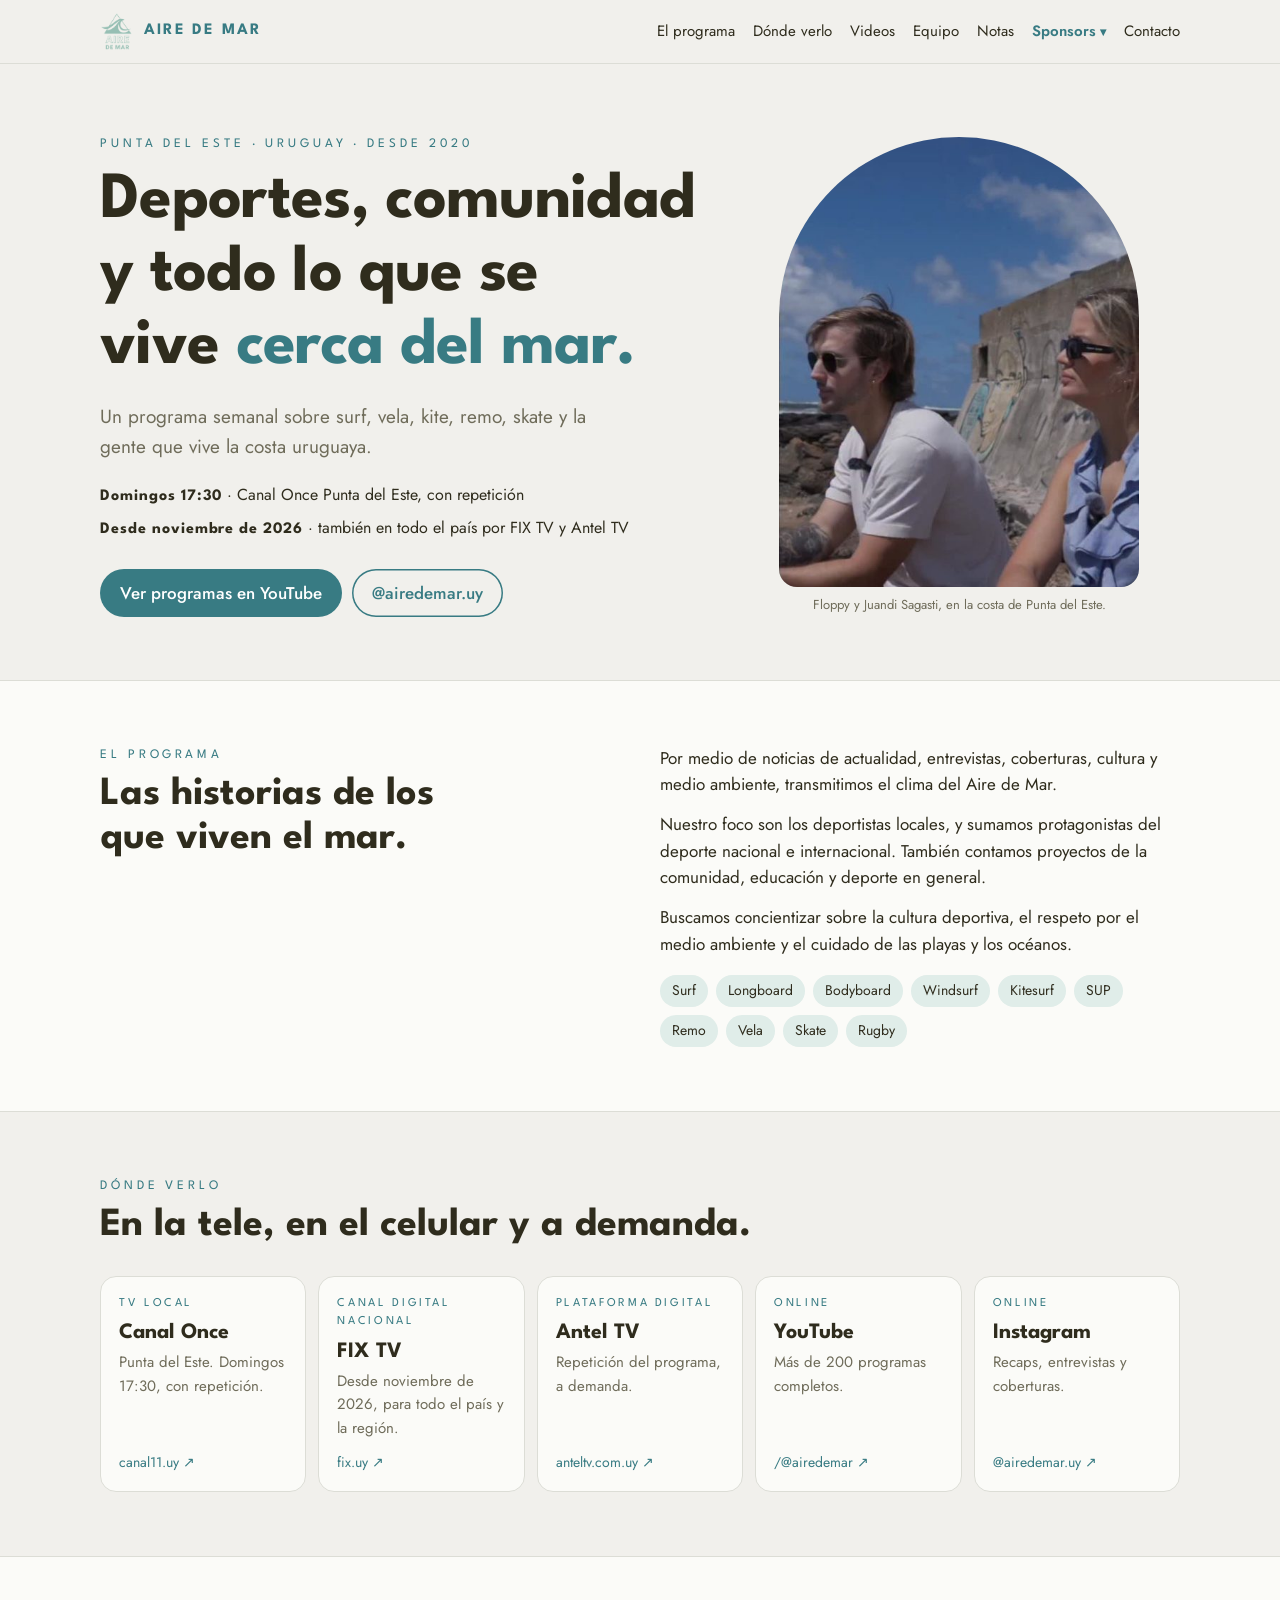
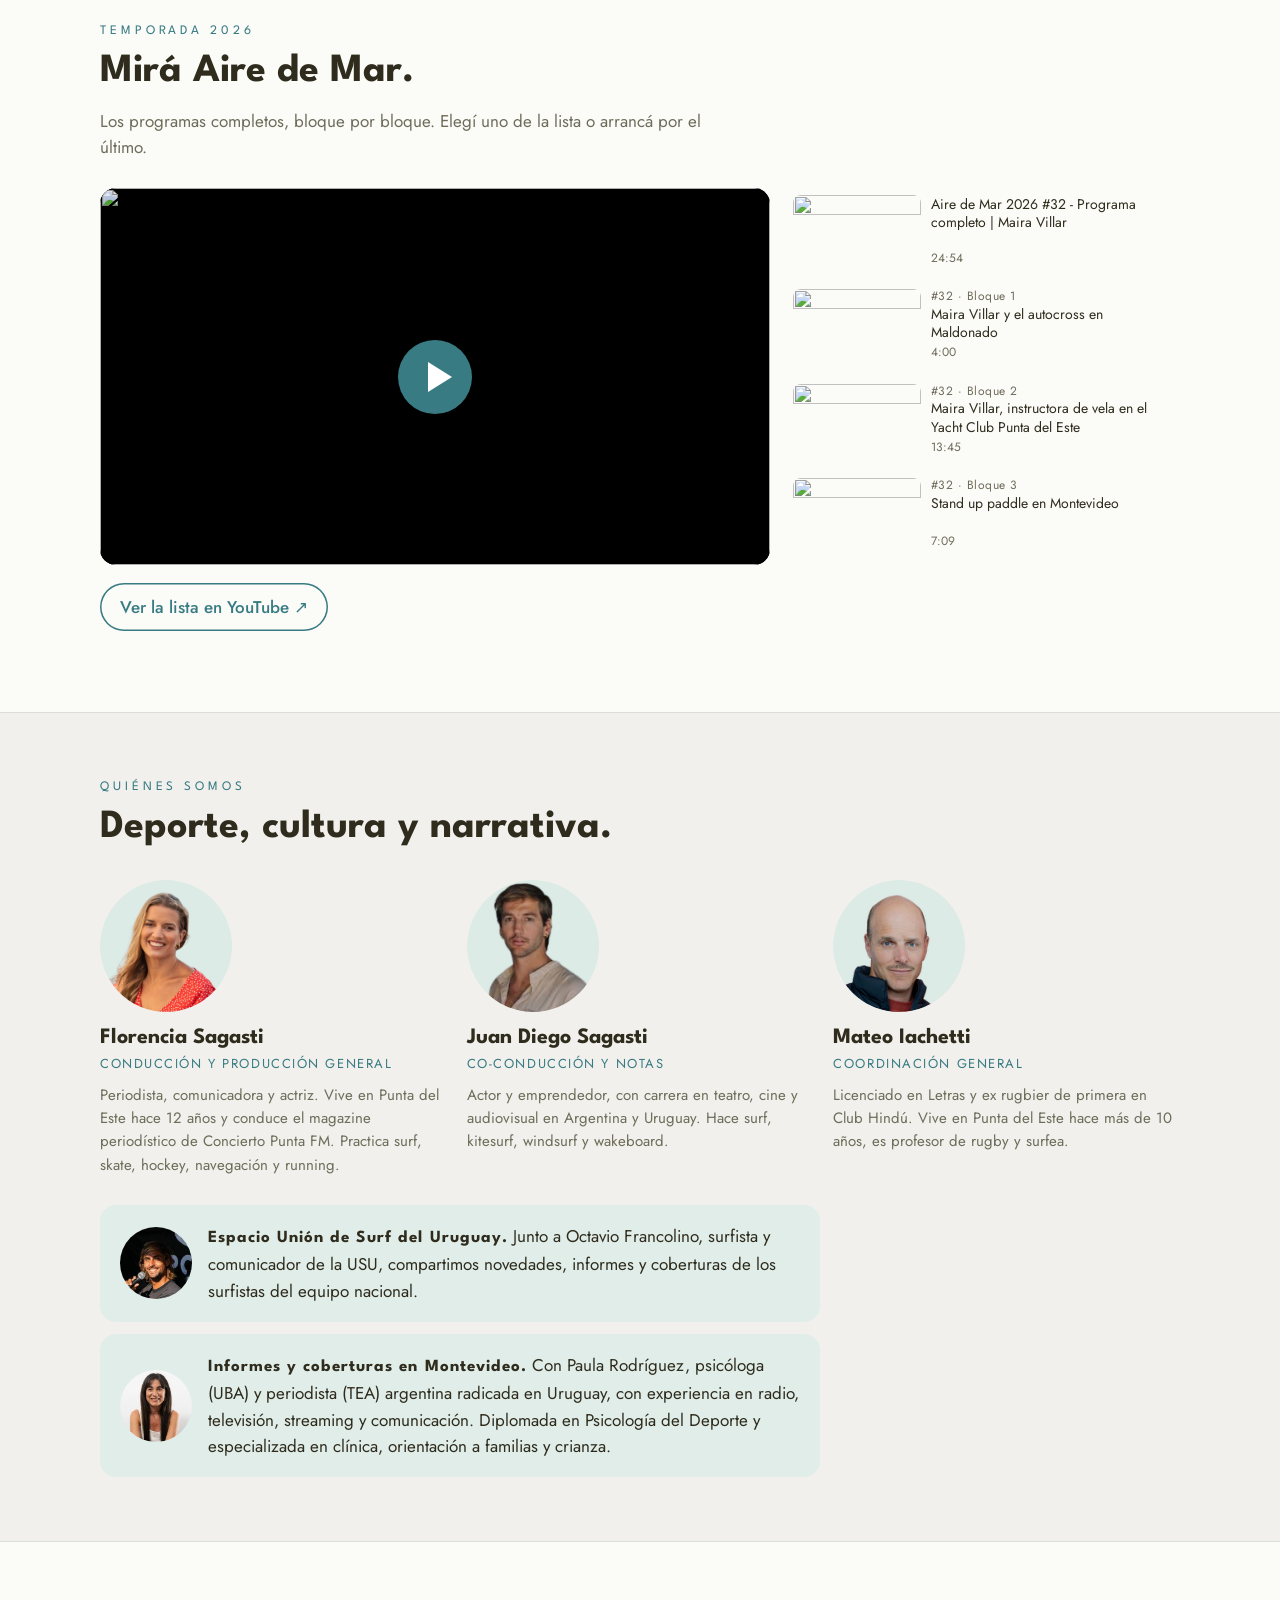
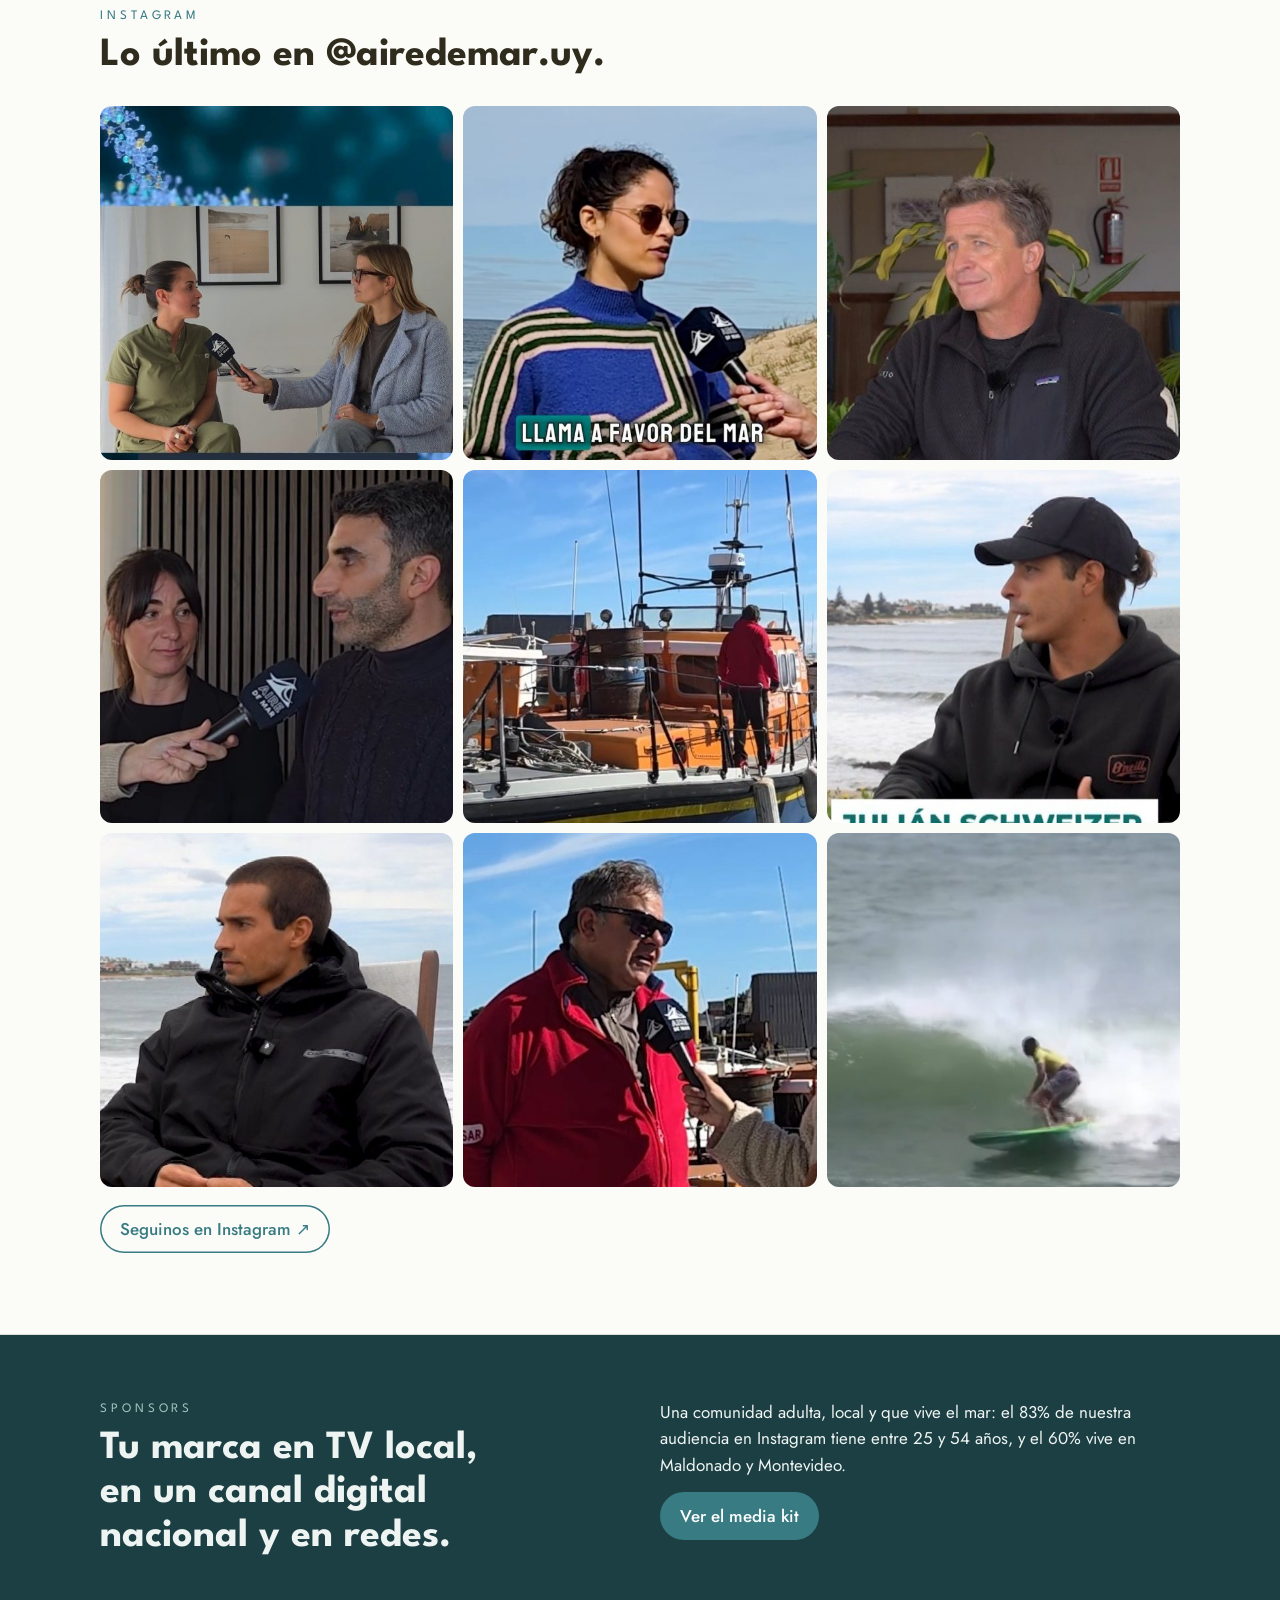
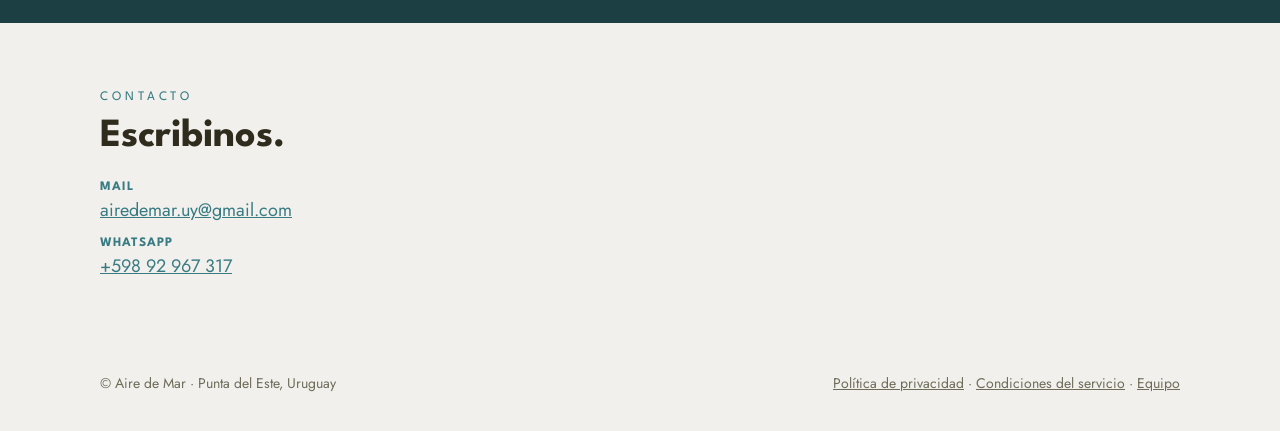
==== index.html @ 50ff6914 "Actualiza notas de Instagram y videos de YouTube (automático)" ====
<!DOCTYPE html>
<html lang="es">
<head>
<meta charset="utf-8">
<meta name="viewport" content="width=device-width, initial-scale=1">
<title>Aire de Mar · Deportes, comunidad y todo lo que se vive cerca del mar</title>
<meta name="description" content="Programa semanal de deportes acuáticos y comunidad desde Punta del Este, Uruguay. Domingos 17:30 por Canal Once Punta del Este; desde noviembre de 2026 también en todo el país por FIX TV y Antel TV.">
<meta property="og:title" content="Aire de Mar">
<meta property="og:description" content="Deportes, comunidad y todo lo que se vive cerca del mar. Desde Punta del Este, Uruguay.">
<meta property="og:image" content="https://airedemaruy.github.io/airedemar/img/compartir.jpg">
<meta property="og:image:width" content="1200">
<meta property="og:image:height" content="630">
<meta name="twitter:card" content="summary_large_image">
<link rel="icon" href="img/logo.png">
<link rel="preconnect" href="https://fonts.googleapis.com">
<link rel="preconnect" href="https://fonts.gstatic.com" crossorigin>
<link rel="stylesheet" href="https://fonts.googleapis.com/css2?family=League+Spartan:wght@500;700&family=Jost:wght@400;500;600&display=swap">
<link rel="stylesheet" href="estilos.css">
</head>
<body>

<header class="cabecera">
  <div class="contenedor">
    <a class="marca" href="./"><img src="img/logo.png" alt=""><span>AIRE DE MAR</span></a>
    <nav class="menu" aria-label="Secciones">
      <a href="#programa">El programa</a><a href="#donde">Dónde verlo</a><a href="#videos">Videos</a><a href="#equipo">Equipo</a><a href="#notas">Notas</a>
      <details class="submenu"><summary>Sponsors</summary><div class="desplegable"><a href="sponsors/">Media kit</a><a href="sponsors/#audiencia">Audiencia</a><a href="sponsors/#alcance">Alcance</a><a href="sponsors/#contenido">Contenido</a><a href="sponsors/#formatos">Formatos</a><a href="sponsors/#contacto">Contacto comercial</a></div></details><a href="#contacto">Contacto</a>
    </nav>
  </div>
</header>

<main>
  <section class="portada">
    <div class="contenedor">
      <div>
        <div class="antetitulo">Punta del Este · Uruguay · desde 2020</div>
        <h1>Deportes, comunidad y todo lo que se vive <em>cerca del mar.</em></h1>
        <p class="bajada">Un programa semanal sobre surf, vela, kite, remo, skate y la gente que vive la costa uruguaya.</p>
        <div class="horario">
          <span><b>Domingos 17:30</b> · Canal Once Punta del Este, con repetición</span>
          <span><b>Desde noviembre de 2026</b> · también en todo el país por FIX TV y Antel TV</span>
        </div>
        <div class="botones">
          <a class="boton" href="https://www.youtube.com/@airedemar" target="_blank" rel="noopener">Ver programas en YouTube</a>
          <a class="boton linea" href="https://www.instagram.com/airedemar.uy/" target="_blank" rel="noopener">@airedemar.uy</a>
        </div>
      </div>
      <figure class="foto-portada">
        <img src="img/conductores.jpg" alt="Juandi y Floppy Sagasti, conductores de Aire de Mar, frente al mar" width="506" height="900">
        <figcaption>Floppy y Juandi Sagasti, en la costa de Punta del Este.</figcaption>
      </figure>
    </div>
  </section>

  <section class="seccion alterna" id="programa">
    <div class="contenedor dos">
      <div>
        <div class="antetitulo">El programa</div>
        <h2>Las historias de los que viven el mar.</h2>
      </div>
      <div class="texto">
        <p>Por medio de noticias de actualidad, entrevistas, coberturas, cultura y medio ambiente, transmitimos el clima del Aire de Mar.</p>
        <p>Nuestro foco son los deportistas locales, y sumamos protagonistas del deporte nacional e internacional. También contamos proyectos de la comunidad, educación y deporte en general.</p>
        <p>Buscamos concientizar sobre la cultura deportiva, el respeto por el medio ambiente y el cuidado de las playas y los océanos.</p>
        <div class="deportes" aria-label="Deportes que cubrimos">
          <span>Surf</span><span>Longboard</span><span>Bodyboard</span><span>Windsurf</span><span>Kitesurf</span><span>SUP</span><span>Remo</span><span>Vela</span><span>Skate</span><span>Rugby</span>
        </div>
      </div>
    </div>
  </section>

  <section class="seccion" id="donde">
    <div class="contenedor">
      <div class="antetitulo">Dónde verlo</div>
      <h2>En la tele, en el celular y a demanda.</h2>
      <div class="pantallas">
        <a class="pantalla" href="https://canal11.uy/" target="_blank" rel="noopener"><div class="tipo">TV local</div><h3>Canal Once</h3><p>Punta del Este. Domingos 17:30, con repetición.</p><span class="ir">canal11.uy ↗</span></a>
        <a class="pantalla" href="https://fix.uy/" target="_blank" rel="noopener"><div class="tipo">Canal digital nacional</div><h3>FIX TV</h3><p>Desde noviembre de 2026, para todo el país y la región.</p><span class="ir">fix.uy ↗</span></a>
        <a class="pantalla" href="https://anteltv.com.uy/" target="_blank" rel="noopener"><div class="tipo">Plataforma digital</div><h3>Antel TV</h3><p>Repetición del programa, a demanda.</p><span class="ir">anteltv.com.uy ↗</span></a>
        <a class="pantalla" href="https://www.youtube.com/@airedemar" target="_blank" rel="noopener"><div class="tipo">Online</div><h3>YouTube</h3><p>Más de 200 programas completos.</p><span class="ir">/@airedemar ↗</span></a>
        <a class="pantalla" href="https://www.instagram.com/airedemar.uy/" target="_blank" rel="noopener"><div class="tipo">Online</div><h3>Instagram</h3><p>Recaps, entrevistas y coberturas.</p><span class="ir">@airedemar.uy ↗</span></a>
      </div>
    </div>
  </section>

  <section class="seccion alterna" id="videos">
    <div class="contenedor">
      <div class="antetitulo">Temporada 2026</div>
      <h2>Mirá Aire de Mar.</h2>
      <p class="intro">Los programas completos, bloque por bloque. Elegí uno de la lista o arrancá por el último.</p>
      <div class="videos" data-lista="PLBpp16n7GHdg">
        <div class="reproductor">
          <!-- AUTO:reproductor -->
          <button type="button" class="portada-video" data-video="OxOPRnTPmbY" data-i="0" aria-label="Reproducir el último programa"><img src="https://i.ytimg.com/vi/OxOPRnTPmbY/hqdefault.jpg" alt="" width="480" height="360"><span class="play" aria-hidden="true"></span></button>
          <!-- /AUTO:reproductor -->
        </div>
        <ol class="cola" aria-label="Programas de la temporada 2026">
          <!-- AUTO:cola -->
          <li><button type="button" data-video="OxOPRnTPmbY" data-i="0"><img src="https://i.ytimg.com/vi/OxOPRnTPmbY/mqdefault.jpg" alt="" loading="lazy" width="320" height="180"><span class="t"><small></small>Aire de Mar 2026 #32 - Programa completo | Maira Villar</span><span class="d">24:54</span></button></li>
          <li><button type="button" data-video="mE5nAXHVt8o" data-i="1"><img src="https://i.ytimg.com/vi/mE5nAXHVt8o/mqdefault.jpg" alt="" loading="lazy" width="320" height="180"><span class="t"><small>#32 · Bloque 1</small>Maira Villar y el autocross en Maldonado</span><span class="d">4:00</span></button></li>
          <li><button type="button" data-video="J4I_EhviiCs" data-i="2"><img src="https://i.ytimg.com/vi/J4I_EhviiCs/mqdefault.jpg" alt="" loading="lazy" width="320" height="180"><span class="t"><small>#32 · Bloque 2</small>Maira Villar, instructora de vela en el Yacht Club Punta del Este</span><span class="d">13:45</span></button></li>
          <li><button type="button" data-video="E1F8eDodqLA" data-i="3"><img src="https://i.ytimg.com/vi/E1F8eDodqLA/mqdefault.jpg" alt="" loading="lazy" width="320" height="180"><span class="t"><small>#32 · Bloque 3</small>Stand up paddle en Montevideo</span><span class="d">7:09</span></button></li>
          <li><button type="button" data-video="U2nk7mH_H7c" data-i="4"><img src="https://i.ytimg.com/vi/U2nk7mH_H7c/mqdefault.jpg" alt="" loading="lazy" width="320" height="180"><span class="t"><small></small>Aire de Mar 2026 #31 - Programa completo | Santiago Melo y Julián Cabrera</span><span class="d">22:33</span></button></li>
          <li><button type="button" data-video="6BtMhFwVcXA" data-i="5"><img src="https://i.ytimg.com/vi/6BtMhFwVcXA/mqdefault.jpg" alt="" loading="lazy" width="320" height="180"><span class="t"><small>#31 · Bloque 1</small>Santiago Melo y Julián Cabrera - Kayakeada Binacional en el río Uruguay</span><span class="d">6:35</span></button></li>
          <li><button type="button" data-video="6c18ZDCjY3g" data-i="6"><img src="https://i.ytimg.com/vi/6c18ZDCjY3g/mqdefault.jpg" alt="" loading="lazy" width="320" height="180"><span class="t"><small>#31 · Bloque 2</small>Santiago Melo y Julián Cabrera (Entrevista)</span><span class="d">10:22</span></button></li>
          <li><button type="button" data-video="eyv_K4Gonxk" data-i="7"><img src="https://i.ytimg.com/vi/eyv_K4Gonxk/mqdefault.jpg" alt="" loading="lazy" width="320" height="180"><span class="t"><small>#31 · Bloque 3</small>Uruguay en los Juegos Odesur 2026</span><span class="d">5:38</span></button></li>
          <li><button type="button" data-video="kYPBixSknv0" data-i="8"><img src="https://i.ytimg.com/vi/kYPBixSknv0/mqdefault.jpg" alt="" loading="lazy" width="320" height="180"><span class="t"><small>#30 · Bloque 1</small>Martin Gorriti - Carrera Perez Scremini</span><span class="d">4:14</span></button></li>
          <li><button type="button" data-video="ZpHWY17sLKk" data-i="9"><img src="https://i.ytimg.com/vi/ZpHWY17sLKk/mqdefault.jpg" alt="" loading="lazy" width="320" height="180"><span class="t"><small>#30 · Bloque 2</small>Martin Gorriti (Entrevista)</span><span class="d">9:42</span></button></li>
          <li><button type="button" data-video="kQmK_agwL3Q" data-i="10"><img src="https://i.ytimg.com/vi/kQmK_agwL3Q/mqdefault.jpg" alt="" loading="lazy" width="320" height="180"><span class="t"><small>#30 · Bloque 3</small>Epigenética en Centro Eona</span><span class="d">9:17</span></button></li>
          <li><button type="button" data-video="DI1UlK04Oto" data-i="11"><img src="https://i.ytimg.com/vi/DI1UlK04Oto/mqdefault.jpg" alt="" loading="lazy" width="320" height="180"><span class="t"><small>#29 · Bloque 1</small>Matías Otero - Recorre Maldonado San Carlos</span><span class="d">4:34</span></button></li>
          <li><button type="button" data-video="k1AzC17XMW4" data-i="12"><img src="https://i.ytimg.com/vi/k1AzC17XMW4/mqdefault.jpg" alt="" loading="lazy" width="320" height="180"><span class="t"><small>#29 · Bloque 2</small>Matías Otero (Entrevista)</span><span class="d">16:07</span></button></li>
          <li><button type="button" data-video="HB8G5Q9q0tg" data-i="13"><img src="https://i.ytimg.com/vi/HB8G5Q9q0tg/mqdefault.jpg" alt="" loading="lazy" width="320" height="180"><span class="t"><small>#29 · Bloque 3</small>Cobertura Paula Rodriguez Maraton PDE parte II</span><span class="d">6:40</span></button></li>
          <li><button type="button" data-video="snBckOx8Erc" data-i="14"><img src="https://i.ytimg.com/vi/snBckOx8Erc/mqdefault.jpg" alt="" loading="lazy" width="320" height="180"><span class="t"><small>#28 · Bloque 1</small>Santi Medeiro - Pista de Skate San Carlos</span><span class="d">3:39</span></button></li>
          <li><button type="button" data-video="8eL6XEld3Bk" data-i="15"><img src="https://i.ytimg.com/vi/8eL6XEld3Bk/mqdefault.jpg" alt="" loading="lazy" width="320" height="180"><span class="t"><small>#28 · Bloque 2</small>Santi Medeiro (Entrevista P1)</span><span class="d">10:51</span></button></li>
          <li><button type="button" data-video="Y47aAS8DuzU" data-i="16"><img src="https://i.ytimg.com/vi/Y47aAS8DuzU/mqdefault.jpg" alt="" loading="lazy" width="320" height="180"><span class="t"><small>#28 · Bloque 3</small>Santi Medeiro (Entrevista P2)</span><span class="d">10:26</span></button></li>
          <li><button type="button" data-video="sP3PAiQv_nQ" data-i="17"><img src="https://i.ytimg.com/vi/sP3PAiQv_nQ/mqdefault.jpg" alt="" loading="lazy" width="320" height="180"><span class="t"><small>#27 · Bloque 1</small>Julián Schweizer - Mural Marino Romanelli</span><span class="d">8:29</span></button></li>
          <li><button type="button" data-video="r2rb2Q4jzAE" data-i="18"><img src="https://i.ytimg.com/vi/r2rb2Q4jzAE/mqdefault.jpg" alt="" loading="lazy" width="320" height="180"><span class="t"><small>#27 · Bloque 2</small>Julián Schweizer - Entrevista</span><span class="d">16:43</span></button></li>
          <li><button type="button" data-video="x_FPuHD9ApU" data-i="19"><img src="https://i.ytimg.com/vi/x_FPuHD9ApU/mqdefault.jpg" alt="" loading="lazy" width="320" height="180"><span class="t"><small>#27 · Bloque 3</small>Maratón Punta del Este I</span><span class="d">3:53</span></button></li>
          <li><button type="button" data-video="sfMTmUPi7rU" data-i="20"><img src="https://i.ytimg.com/vi/sfMTmUPi7rU/mqdefault.jpg" alt="" loading="lazy" width="320" height="180"><span class="t"><small>#26 · Bloque 1</small>Martin Ottado - ALAS Global Tour</span><span class="d">6:33</span></button></li>
          <li><button type="button" data-video="hnj6sRfhgDs" data-i="21"><img src="https://i.ytimg.com/vi/hnj6sRfhgDs/mqdefault.jpg" alt="" loading="lazy" width="320" height="180"><span class="t"><small>#26 · Bloque 2</small>Martin Ottado - Entrevista</span><span class="d">13:08</span></button></li>
          <li><button type="button" data-video="9TiL3c3Gc8s" data-i="22"><img src="https://i.ytimg.com/vi/9TiL3c3Gc8s/mqdefault.jpg" alt="" loading="lazy" width="320" height="180"><span class="t"><small>#26 · Bloque 3</small>YCPE Vela Punta del Este</span><span class="d">4:43</span></button></li>
          <li><button type="button" data-video="ioOYDdu727A" data-i="23"><img src="https://i.ytimg.com/vi/ioOYDdu727A/mqdefault.jpg" alt="" loading="lazy" width="320" height="180"><span class="t"><small>#25 · Bloque 1</small>Federico Fischer - Turismo y deporte</span><span class="d">4:31</span></button></li>
          <li><button type="button" data-video="exD7q_5jSrs" data-i="24"><img src="https://i.ytimg.com/vi/exD7q_5jSrs/mqdefault.jpg" alt="" loading="lazy" width="320" height="180"><span class="t"><small>#25 · Bloque 2</small>Federico Fischer, El Nido - Entrevista</span><span class="d">11:26</span></button></li>
          <li><button type="button" data-video="caY4EY8p8eo" data-i="25"><img src="https://i.ytimg.com/vi/caY4EY8p8eo/mqdefault.jpg" alt="" loading="lazy" width="320" height="180"><span class="t"><small>#25 · Bloque 3</small>Federico Fischer, El Nido - Entrevista II parte</span><span class="d">10:13</span></button></li>
          <li><button type="button" data-video="U5uYQCPAji8" data-i="26"><img src="https://i.ytimg.com/vi/U5uYQCPAji8/mqdefault.jpg" alt="" loading="lazy" width="320" height="180"><span class="t"><small>#24 · Bloque 1</small>Arnold Glutz - ALAS Panamá</span><span class="d">2:57</span></button></li>
          <li><button type="button" data-video="g3rr3whHBPU" data-i="27"><img src="https://i.ytimg.com/vi/g3rr3whHBPU/mqdefault.jpg" alt="" loading="lazy" width="320" height="180"><span class="t"><small>#24 · Bloque 2</small>Arnold Glutz - Entrevista</span><span class="d">15:37</span></button></li>
          <li><button type="button" data-video="JXre4fAxRs8" data-i="28"><img src="https://i.ytimg.com/vi/JXre4fAxRs8/mqdefault.jpg" alt="" loading="lazy" width="320" height="180"><span class="t"><small>#24 · Bloque 3</small>Psicología Deportiva &amp; Pelota al Medio a la Esperanza</span><span class="d">10:59</span></button></li>
          <li><button type="button" data-video="qG0fY5iDzcg" data-i="29"><img src="https://i.ytimg.com/vi/qG0fY5iDzcg/mqdefault.jpg" alt="" loading="lazy" width="320" height="180"><span class="t"><small>#23 · Bloque 1</small>Gastón Pelaez / Clipper Race YCPE</span><span class="d">8:54</span></button></li>
          <li><button type="button" data-video="kS9_gNaA8PE" data-i="30"><img src="https://i.ytimg.com/vi/kS9_gNaA8PE/mqdefault.jpg" alt="" loading="lazy" width="320" height="180"><span class="t"><small>#23 · Bloque 2</small>Gastón Pelaez</span><span class="d">14:12</span></button></li>
          <li><button type="button" data-video="v1-XO0iH_Ds" data-i="31"><img src="https://i.ytimg.com/vi/v1-XO0iH_Ds/mqdefault.jpg" alt="" loading="lazy" width="320" height="180"><span class="t"><small>#23 · Bloque 3</small>ADES 30</span><span class="d">9:10</span></button></li>
          <li><button type="button" data-video="a9wxAo8YOyQ" data-i="32"><img src="https://i.ytimg.com/vi/a9wxAo8YOyQ/mqdefault.jpg" alt="" loading="lazy" width="320" height="180"><span class="t"><small>#22 · Bloque 1</small>Balta Eiris - Maldonado Boxea</span><span class="d">6:50</span></button></li>
          <li><button type="button" data-video="Ywvk1_Cq6E8" data-i="33"><img src="https://i.ytimg.com/vi/Ywvk1_Cq6E8/mqdefault.jpg" alt="" loading="lazy" width="320" height="180"><span class="t"><small>#22 · Bloque 2</small>Balta Eiris - Entrevista</span><span class="d">12:57</span></button></li>
          <li><button type="button" data-video="SwjnD4siKvo" data-i="34"><img src="https://i.ytimg.com/vi/SwjnD4siKvo/mqdefault.jpg" alt="" loading="lazy" width="320" height="180"><span class="t"><small>#22 · Bloque 3</small>Encuentro Regional Rugby Punta del Este - UD Sailng</span><span class="d">7:47</span></button></li>
          <li><button type="button" data-video="1JNAjnc3gZU" data-i="35"><img src="https://i.ytimg.com/vi/1JNAjnc3gZU/mqdefault.jpg" alt="" loading="lazy" width="320" height="180"><span class="t"><small>#21 · Bloque 1</small>Ricardo Franco - RCP en Playas</span><span class="d">5:47</span></button></li>
          <li><button type="button" data-video="S1BxlVBa3-w" data-i="36"><img src="https://i.ytimg.com/vi/S1BxlVBa3-w/mqdefault.jpg" alt="" loading="lazy" width="320" height="180"><span class="t"><small>#21 · Bloque 2</small>Ricardo Franco - Entrevista</span><span class="d">15:50</span></button></li>
          <li><button type="button" data-video="QUJibTKto28" data-i="37"><img src="https://i.ytimg.com/vi/QUJibTKto28/mqdefault.jpg" alt="" loading="lazy" width="320" height="180"><span class="t"><small>#21 · Bloque 3</small>ADES Maldonado, Uruguay</span><span class="d">9:15</span></button></li>
          <li><button type="button" data-video="rke5RFFSDkQ" data-i="38"><img src="https://i.ytimg.com/vi/rke5RFFSDkQ/mqdefault.jpg" alt="" loading="lazy" width="320" height="180"><span class="t"><small>#20 · Bloque 1</small>Florence Romei Bown - Cultura y el mar: violín</span><span class="d">8:34</span></button></li>
          <li><button type="button" data-video="vNhXBUUu62U" data-i="39"><img src="https://i.ytimg.com/vi/vNhXBUUu62U/mqdefault.jpg" alt="" loading="lazy" width="320" height="180"><span class="t"><small>#20 · Bloque 2</small>Florence Romei Bown - Entrevista</span><span class="d">15:07</span></button></li>
          <li><button type="button" data-video="ZBgFL2WQ3cY" data-i="40"><img src="https://i.ytimg.com/vi/ZBgFL2WQ3cY/mqdefault.jpg" alt="" loading="lazy" width="320" height="180"><span class="t"><small>#20 · Bloque 3</small>Ambá 10 años</span><span class="d">4:43</span></button></li>
          <li><button type="button" data-video="G6CKFeC-eoE" data-i="41"><img src="https://i.ytimg.com/vi/G6CKFeC-eoE/mqdefault.jpg" alt="" loading="lazy" width="320" height="180"><span class="t"><small>#19 · Bloque 1</small>Tadeo Arca - Recorre Maldonado</span><span class="d">7:04</span></button></li>
          <li><button type="button" data-video="vpb-D-iqaWc" data-i="42"><img src="https://i.ytimg.com/vi/vpb-D-iqaWc/mqdefault.jpg" alt="" loading="lazy" width="320" height="180"><span class="t"><small>#19 · Bloque 2</small>Tadeo Arca - Entrevista</span><span class="d">16:08</span></button></li>
          <li><button type="button" data-video="rwsNxzU2O6Q" data-i="43"><img src="https://i.ytimg.com/vi/rwsNxzU2O6Q/mqdefault.jpg" alt="" loading="lazy" width="320" height="180"><span class="t"><small>#19 · Bloque 3</small>Cultura y el Mar en Maldonado Nuevo</span><span class="d">8:07</span></button></li>
          <li><button type="button" data-video="tvlyGcvpg98" data-i="44"><img src="https://i.ytimg.com/vi/tvlyGcvpg98/mqdefault.jpg" alt="" loading="lazy" width="320" height="180"><span class="t"><small>#18 · Bloque 1</small>Lucas Nieves - Ambá Yerba Mate</span><span class="d">5:28</span></button></li>
          <li><button type="button" data-video="3DU3pdTWjMo" data-i="45"><img src="https://i.ytimg.com/vi/3DU3pdTWjMo/mqdefault.jpg" alt="" loading="lazy" width="320" height="180"><span class="t"><small>#18 · Bloque 2</small>Lucas Nieves - Entrevista</span><span class="d">14:28</span></button></li>
          <li><button type="button" data-video="WXm9Y3zDhos" data-i="46"><img src="https://i.ytimg.com/vi/WXm9Y3zDhos/mqdefault.jpg" alt="" loading="lazy" width="320" height="180"><span class="t"><small>#18 · Bloque 3</small>Pottasium Ottado en El Salvador</span><span class="d">9:19</span></button></li>
          <li><button type="button" data-video="btjuDLM2C2Q" data-i="47"><img src="https://i.ytimg.com/vi/btjuDLM2C2Q/mqdefault.jpg" alt="" loading="lazy" width="320" height="180"><span class="t"><small>#17 · Bloque 1</small>Pía Bobadilla - Teatro MACA</span><span class="d">5:12</span></button></li>
          <li><button type="button" data-video="3YGtXu8n13k" data-i="48"><img src="https://i.ytimg.com/vi/3YGtXu8n13k/mqdefault.jpg" alt="" loading="lazy" width="320" height="180"><span class="t"><small>#17 · Bloque 2</small>Pía Bobadilla Bodyboard</span><span class="d">12:13</span></button></li>
          <li><button type="button" data-video="Yb3DwSLrU0s" data-i="49"><img src="https://i.ytimg.com/vi/Yb3DwSLrU0s/mqdefault.jpg" alt="" loading="lazy" width="320" height="180"><span class="t"><small>#17 · Bloque 3</small>10 AÑOS AMBÁ</span><span class="d">10:23</span></button></li>
          <li><button type="button" data-video="IW3Wbnk0iYc" data-i="50"><img src="https://i.ytimg.com/vi/IW3Wbnk0iYc/mqdefault.jpg" alt="" loading="lazy" width="320" height="180"><span class="t"><small>#16 · Bloque 1</small>Inés Beisso</span><span class="d">4:59</span></button></li>
          <li><button type="button" data-video="o1JtGrRGxgg" data-i="51"><img src="https://i.ytimg.com/vi/o1JtGrRGxgg/mqdefault.jpg" alt="" loading="lazy" width="320" height="180"><span class="t"><small>#16 · Bloque 2</small>Inés Beisso</span><span class="d">11:50</span></button></li>
          <li><button type="button" data-video="mAfINZnMgX0" data-i="52"><img src="https://i.ytimg.com/vi/mAfINZnMgX0/mqdefault.jpg" alt="" loading="lazy" width="320" height="180"><span class="t"><small>#16 · Bloque 3</small>Surf Uruguay Raw - Lecorch Photo</span><span class="d">4:39</span></button></li>
          <li><button type="button" data-video="ydAeBBFWs-Y" data-i="53"><img src="https://i.ytimg.com/vi/ydAeBBFWs-Y/mqdefault.jpg" alt="" loading="lazy" width="320" height="180"><span class="t"><small>#15 · Bloque 1</small>Juan Brun - Recorre Maldonado</span><span class="d">5:18</span></button></li>
          <li><button type="button" data-video="nE1nGJ7ksSE" data-i="54"><img src="https://i.ytimg.com/vi/nE1nGJ7ksSE/mqdefault.jpg" alt="" loading="lazy" width="320" height="180"><span class="t"><small>#15 · Bloque 2</small>Juan Brun Bodyboard</span><span class="d">13:19</span></button></li>
          <li><button type="button" data-video="iI9JNdSXod8" data-i="55"><img src="https://i.ytimg.com/vi/iI9JNdSXod8/mqdefault.jpg" alt="" loading="lazy" width="320" height="180"><span class="t"><small>#15 · Bloque 3</small>CT Punta Roca - Recuperación faja costera Solis</span><span class="d">9:18</span></button></li>
          <li><button type="button" data-video="mc9ceSLaCys" data-i="56"><img src="https://i.ytimg.com/vi/mc9ceSLaCys/mqdefault.jpg" alt="" loading="lazy" width="320" height="180"><span class="t"><small>#14 · Bloque 1</small>Hernan Silva - Teatro en Maldonado</span><span class="d">5:20</span></button></li>
          <li><button type="button" data-video="v_BnY65wI_4" data-i="57"><img src="https://i.ytimg.com/vi/v_BnY65wI_4/mqdefault.jpg" alt="" loading="lazy" width="320" height="180"><span class="t"><small>#14 · Bloque 2</small>Hernán Silva</span><span class="d">8:57</span></button></li>
          <li><button type="button" data-video="kFq5q8KMlHs" data-i="58"><img src="https://i.ytimg.com/vi/kFq5q8KMlHs/mqdefault.jpg" alt="" loading="lazy" width="320" height="180"><span class="t"><small>#14 · Bloque 3</small>De la gata Surf - Moda Sustentable</span><span class="d">10:38</span></button></li>
          <li><button type="button" data-video="b9x7kCEEuzQ" data-i="59"><img src="https://i.ytimg.com/vi/b9x7kCEEuzQ/mqdefault.jpg" alt="" loading="lazy" width="320" height="180"><span class="t"><small>#13 · Bloque 1</small>De la gata Surf &amp;Terra Bio en Lobos</span><span class="d">3:54</span></button></li>
          <li><button type="button" data-video="j6kDrlDNSs0" data-i="60"><img src="https://i.ytimg.com/vi/j6kDrlDNSs0/mqdefault.jpg" alt="" loading="lazy" width="320" height="180"><span class="t"><small>#13 · Bloque 2</small>Mariana Felix - De la gata Surf - Entrevista</span><span class="d">14:48</span></button></li>
          <li><button type="button" data-video="tPNpZ4EQOmo" data-i="61"><img src="https://i.ytimg.com/vi/tPNpZ4EQOmo/mqdefault.jpg" alt="" loading="lazy" width="320" height="180"><span class="t"><small>#13 · Bloque 3</small>Nado en Aguas Abiertas NAF La Barra</span><span class="d">5:27</span></button></li>
          <li><button type="button" data-video="P4emU4ues_I" data-i="62"><img src="https://i.ytimg.com/vi/P4emU4ues_I/mqdefault.jpg" alt="" loading="lazy" width="320" height="180"><span class="t"><small>#12 · Bloque 1</small>Sofi Knüppel</span><span class="d">2:27</span></button></li>
          <li><button type="button" data-video="AplY8hN6N-k" data-i="63"><img src="https://i.ytimg.com/vi/AplY8hN6N-k/mqdefault.jpg" alt="" loading="lazy" width="320" height="180"><span class="t"><small>#12 · Bloque 2</small>Sofi Knüppel - Entrevista</span><span class="d">15:00</span></button></li>
          <li><button type="button" data-video="XxG3K1bOtvM" data-i="64"><img src="https://i.ytimg.com/vi/XxG3K1bOtvM/mqdefault.jpg" alt="" loading="lazy" width="320" height="180"><span class="t"><small>#12 · Bloque 3</small>Campeonato Uruguayo Bodyboard</span><span class="d">12:23</span></button></li>
          <li><button type="button" data-video="EgGE2xvqdlE" data-i="65"><img src="https://i.ytimg.com/vi/EgGE2xvqdlE/mqdefault.jpg" alt="" loading="lazy" width="320" height="180"><span class="t"><small>#11 · Bloque 1</small>Vicky Artigas - Skate Los Dedos</span><span class="d">5:38</span></button></li>
          <li><button type="button" data-video="iuAytOkzEMg" data-i="66"><img src="https://i.ytimg.com/vi/iuAytOkzEMg/mqdefault.jpg" alt="" loading="lazy" width="320" height="180"><span class="t"><small>#11 · Bloque 2</small>Vicky Artigas - Entrevista</span><span class="d">12:57</span></button></li>
          <li><button type="button" data-video="BsIU5Z7OVjQ" data-i="67"><img src="https://i.ytimg.com/vi/BsIU5Z7OVjQ/mqdefault.jpg" alt="" loading="lazy" width="320" height="180"><span class="t"><small>#11 · Bloque 3</small>Gauchos del Mar - Antártida DI</span><span class="d">6:24</span></button></li>
          <li><button type="button" data-video="lh7h3DuZjv8" data-i="68"><img src="https://i.ytimg.com/vi/lh7h3DuZjv8/mqdefault.jpg" alt="" loading="lazy" width="320" height="180"><span class="t"><small>#10 · Bloque 1</small>Octavio Francolino - Juli Schweizer</span><span class="d">5:45</span></button></li>
          <li><button type="button" data-video="-2H6n7pIx0o" data-i="69"><img src="https://i.ytimg.com/vi/-2H6n7pIx0o/mqdefault.jpg" alt="" loading="lazy" width="320" height="180"><span class="t"><small>#10 · Bloque 2</small>Octavio Francolino - Entrevista</span><span class="d">13:28</span></button></li>
          <li><button type="button" data-video="k99M6Jc27yg" data-i="70"><img src="https://i.ytimg.com/vi/k99M6Jc27yg/mqdefault.jpg" alt="" loading="lazy" width="320" height="180"><span class="t"><small>#10 · Bloque 3</small>Skate en Punta del Este con Cami Martinez / Sup Foil José Ignacio</span><span class="d">7:56</span></button></li>
          <li><button type="button" data-video="gwHA_UCQYAU" data-i="71"><img src="https://i.ytimg.com/vi/gwHA_UCQYAU/mqdefault.jpg" alt="" loading="lazy" width="320" height="180"><span class="t"><small>#9 · Bloque 1</small>Santi González - Campeonato SUP Surf</span><span class="d">5:56</span></button></li>
          <li><button type="button" data-video="7b3bYIk7_dg" data-i="72"><img src="https://i.ytimg.com/vi/7b3bYIk7_dg/mqdefault.jpg" alt="" loading="lazy" width="320" height="180"><span class="t"><small>#9 · Bloque 2</small>Santi González - Entrevista</span><span class="d">14:06</span></button></li>
          <li><button type="button" data-video="tQ8eVHoas7s" data-i="73"><img src="https://i.ytimg.com/vi/tQ8eVHoas7s/mqdefault.jpg" alt="" loading="lazy" width="320" height="180"><span class="t"><small>#9 · Bloque 3</small>Campeonato Juvenil Surf USU Emir</span><span class="d">8:47</span></button></li>
          <li><button type="button" data-video="gbbgn0YjTCU" data-i="74"><img src="https://i.ytimg.com/vi/gbbgn0YjTCU/mqdefault.jpg" alt="" loading="lazy" width="320" height="180"><span class="t"><small>#8 · Bloque 1</small>Alejandro Ottado USU - Torneo Raymondo</span><span class="d">3:49</span></button></li>
          <li><button type="button" data-video="gVhEY-MK2Uk" data-i="75"><img src="https://i.ytimg.com/vi/gVhEY-MK2Uk/mqdefault.jpg" alt="" loading="lazy" width="320" height="180"><span class="t"><small>#8 · Bloque 2</small>Alejandro Ottado - Entrevista</span><span class="d">17:11</span></button></li>
          <li><button type="button" data-video="HUtbIetoIfw" data-i="76"><img src="https://i.ytimg.com/vi/HUtbIetoIfw/mqdefault.jpg" alt="" loading="lazy" width="320" height="180"><span class="t"><small>#8 · Bloque 3</small>Rip Curl Pro Uruguay 2026 USU</span><span class="d">7:15</span></button></li>
          <li><button type="button" data-video="uMrfH-ySOzc" data-i="77"><img src="https://i.ytimg.com/vi/uMrfH-ySOzc/mqdefault.jpg" alt="" loading="lazy" width="320" height="180"><span class="t"><small>#7 · Bloque 1</small>Tito Díaz Bonilla - Kayak Xperience Punta</span><span class="d">5:42</span></button></li>
          <li><button type="button" data-video="Raf7pRGbvNk" data-i="78"><img src="https://i.ytimg.com/vi/Raf7pRGbvNk/mqdefault.jpg" alt="" loading="lazy" width="320" height="180"><span class="t"><small>#7 · Bloque 2</small>Tito Díaz Bonilla - Entrevista</span><span class="d">12:38</span></button></li>
          <li><button type="button" data-video="o3qT2BHD5d0" data-i="79"><img src="https://i.ytimg.com/vi/o3qT2BHD5d0/mqdefault.jpg" alt="" loading="lazy" width="320" height="180"><span class="t"><small>#7 · Bloque 3</small>Retiro Surf La Paloma Juli Schweizer</span><span class="d">12:24</span></button></li>
          <li><button type="button" data-video="s4r-jEB1oso" data-i="80"><img src="https://i.ytimg.com/vi/s4r-jEB1oso/mqdefault.jpg" alt="" loading="lazy" width="320" height="180"><span class="t"><small>#6 · Bloque 1</small>Ignacio Rodriguez - Campeonato SUP 2026</span><span class="d">3:17</span></button></li>
          <li><button type="button" data-video="POYe9oByIeg" data-i="81"><img src="https://i.ytimg.com/vi/POYe9oByIeg/mqdefault.jpg" alt="" loading="lazy" width="320" height="180"><span class="t"><small>#6 · Bloque 2</small>Ignacio Rodriguez Skate - Entrevista</span><span class="d">11:40</span></button></li>
          <li><button type="button" data-video="2NiwrMaFsGA" data-i="82"><img src="https://i.ytimg.com/vi/2NiwrMaFsGA/mqdefault.jpg" alt="" loading="lazy" width="320" height="180"><span class="t"><small>#6 · Bloque 3</small>Gastón Tournier en MACA + CT WSL Bells</span><span class="d">7:26</span></button></li>
          <li><button type="button" data-video="BlM1PDZNQno" data-i="83"><img src="https://i.ytimg.com/vi/BlM1PDZNQno/mqdefault.jpg" alt="" loading="lazy" width="320" height="180"><span class="t"><small>#5 · Bloque 1</small>Javi Azcurra</span><span class="d">4:32</span></button></li>
          <li><button type="button" data-video="K6kA8yHRLYo" data-i="84"><img src="https://i.ytimg.com/vi/K6kA8yHRLYo/mqdefault.jpg" alt="" loading="lazy" width="320" height="180"><span class="t"><small>#5 · Bloque 2</small>Javi Azcurra - Entrevista</span><span class="d">13:02</span></button></li>
          <li><button type="button" data-video="1LcH3R4XgS8" data-i="85"><img src="https://i.ytimg.com/vi/1LcH3R4XgS8/mqdefault.jpg" alt="" loading="lazy" width="320" height="180"><span class="t"><small>#5 · Bloque 3</small>Campeonato Surfskate La Barra</span><span class="d">6:43</span></button></li>
          <li><button type="button" data-video="H43hPJ7lcvI" data-i="86"><img src="https://i.ytimg.com/vi/H43hPJ7lcvI/mqdefault.jpg" alt="" loading="lazy" width="320" height="180"><span class="t"><small>#4 · Bloque 1</small>Joselo López / Antártida Dominio Uno en MACA</span><span class="d">4:56</span></button></li>
          <li><button type="button" data-video="XoAEaPN9c4E" data-i="87"><img src="https://i.ytimg.com/vi/XoAEaPN9c4E/mqdefault.jpg" alt="" loading="lazy" width="320" height="180"><span class="t"><small>#4 · Bloque 2</small>Joselo López - Entrevista</span><span class="d">15:25</span></button></li>
          <li><button type="button" data-video="4SkqNYw3obs" data-i="88"><img src="https://i.ytimg.com/vi/4SkqNYw3obs/mqdefault.jpg" alt="" loading="lazy" width="320" height="180"><span class="t"><small>#4 · Bloque 3</small>Copa Toyota Río de La Plata Punta del Este - ALAS surf</span><span class="d">7:10</span></button></li>
          <li><button type="button" data-video="I_R-Unidfns" data-i="89"><img src="https://i.ytimg.com/vi/I_R-Unidfns/mqdefault.jpg" alt="" loading="lazy" width="320" height="180"><span class="t"><small>#3 · Bloque 1</small>Mili Capdevila Yoga Rock - Iberoamericano Triatlón</span><span class="d">6:06</span></button></li>
          <li><button type="button" data-video="oGshy-Odqww" data-i="90"><img src="https://i.ytimg.com/vi/oGshy-Odqww/mqdefault.jpg" alt="" loading="lazy" width="320" height="180"><span class="t"><small>#3 · Bloque 2</small>Mili Capdevila Yoga Rock - Del mar a la montaña - Entrevista</span><span class="d">14:59</span></button></li>
          <li><button type="button" data-video="QDy5hTjtQfA" data-i="91"><img src="https://i.ytimg.com/vi/QDy5hTjtQfA/mqdefault.jpg" alt="" loading="lazy" width="320" height="180"><span class="t"><small>#3 · Bloque 3</small>Campeonato Uruguayo Juvenil Surf USU</span><span class="d">8:35</span></button></li>
          <li><button type="button" data-video="1iyUfge_-jA" data-i="92"><img src="https://i.ytimg.com/vi/1iyUfge_-jA/mqdefault.jpg" alt="" loading="lazy" width="320" height="180"><span class="t"><small>#2 · Bloque 1</small>Lula Gil Water Journey - Travesía Nado La Barra</span><span class="d">3:56</span></button></li>
          <li><button type="button" data-video="A1giP2XhvnA" data-i="93"><img src="https://i.ytimg.com/vi/A1giP2XhvnA/mqdefault.jpg" alt="" loading="lazy" width="320" height="180"><span class="t"><small>#2 · Bloque 2</small>Lula Gil Water Journey &quot;Del Mar a la Montaña&quot; - Entrevista</span><span class="d">11:03</span></button></li>
          <li><button type="button" data-video="t8FsqGCpTZc" data-i="94"><img src="https://i.ytimg.com/vi/t8FsqGCpTZc/mqdefault.jpg" alt="" loading="lazy" width="320" height="180"><span class="t"><small>#2 · Bloque 3</small>Ironman 70.3 Punta del Este / Del Mar a la Montaña</span><span class="d">12:21</span></button></li>
          <li><button type="button" data-video="x8QZkUdFHHE" data-i="95"><img src="https://i.ytimg.com/vi/x8QZkUdFHHE/mqdefault.jpg" alt="" loading="lazy" width="320" height="180"><span class="t"><small>#1 · Bloque 1</small>Javi Gonzalez</span><span class="d">4:13</span></button></li>
          <li><button type="button" data-video="lx8_vuEGT0A" data-i="96"><img src="https://i.ytimg.com/vi/lx8_vuEGT0A/mqdefault.jpg" alt="" loading="lazy" width="320" height="180"><span class="t"><small>#1 · Bloque 2</small>Javi Gonzalez</span><span class="d">14:12</span></button></li>
          <li><button type="button" data-video="fNV_CqIFObo" data-i="97"><img src="https://i.ytimg.com/vi/fNV_CqIFObo/mqdefault.jpg" alt="" loading="lazy" width="320" height="180"><span class="t"><small>#1 · Bloque 3</small>Brigade Cup Glassy Waves</span><span class="d">6:07</span></button></li>
          <!-- /AUTO:cola -->
        </ol>
      </div>
      <p style="margin-top:18px"><a class="boton linea" href="https://www.youtube.com/playlist?list=PLBpp16n7GHdg" target="_blank" rel="noopener">Ver la lista en YouTube ↗</a></p>
    </div>
  </section>

  <section class="seccion" id="equipo">
    <div class="contenedor">
      <div class="antetitulo">Quiénes somos</div>
      <h2>Deporte, cultura y narrativa.</h2>
      <div class="equipo">
        <article class="persona">
          <img src="img/floppy.png" alt="Florencia Sagasti" width="132" height="132">
          <h3>Florencia Sagasti</h3>
          <div class="rol">Conducción y producción general</div>
          <p>Periodista, comunicadora y actriz. Vive en Punta del Este hace 12 años y conduce el magazine periodístico de Concierto Punta FM. Practica surf, skate, hockey, navegación y running.</p>
        </article>
        <article class="persona">
          <img src="img/juandi.png" alt="Juan Diego Sagasti" width="132" height="132">
          <h3>Juan Diego Sagasti</h3>
          <div class="rol">Co-conducción y notas</div>
          <p>Actor y emprendedor, con carrera en teatro, cine y audiovisual en Argentina y Uruguay. Hace surf, kitesurf, windsurf y wakeboard.</p>
        </article>
        <article class="persona">
          <img src="img/mateo.png" alt="Mateo Iachetti" width="132" height="132">
          <h3>Mateo Iachetti</h3>
          <div class="rol">Coordinación general</div>
          <p>Licenciado en Letras y ex rugbier de primera en Club Hindú. Vive en Punta del Este hace más de 10 años, es profesor de rugby y surfea.</p>
        </article>
      </div>
      <div class="capsula"><img src="img/octavio.jpg" alt="Octavio Francolino" width="72" height="72" loading="lazy"><p><b>Espacio Unión de Surf del Uruguay.</b> Junto a Octavio Francolino, surfista y comunicador de la USU, compartimos novedades, informes y coberturas de los surfistas del equipo nacional.</p></div>
      <div class="capsula"><img src="img/paula.jpg" alt="Paula Rodríguez" width="72" height="72" loading="lazy"><p><b>Informes y coberturas en Montevideo.</b> Con Paula Rodríguez, psicóloga (UBA) y periodista (TEA) argentina radicada en Uruguay, con experiencia en radio, televisión, streaming y comunicación. Diplomada en Psicología del Deporte y especializada en clínica, orientación a familias y crianza.</p></div>
    </div>
  </section>

  <section class="seccion alterna" id="notas">
    <div class="contenedor">
      <div class="antetitulo">Instagram</div>
      <h2>Lo último en @airedemar.uy.</h2>
      <div class="instagram">
        <!-- AUTO:instagram -->
        <a class="ig" href="https://www.instagram.com/reel/Dej4WYVRLhi/" target="_blank" rel="noopener"><img src="img/ultimas/Dej4WYVRLhi.jpg" alt="🌿 ¿Cuánto sabemos realmente sobre nuestro bienestar? Esta vez nos tocó vivir la experiencia en primera…" loading="lazy" width="600" height="600"><span class="sobre">🌿 ¿Cuánto sabemos realmente sobre nuestro bienestar? Esta vez nos tocó vivir la experiencia en primera…</span></a>
        <a class="ig" href="https://www.instagram.com/reel/DefZilRClw9/" target="_blank" rel="noopener"><img src="img/ultimas/DefZilRClw9.jpg" alt="🎨🌊 ¡El mar también se vive a través del arte!" loading="lazy" width="600" height="600"><span class="sobre">🎨🌊 ¡El mar también se vive a través del arte!</span></a>
        <a class="ig" href="https://www.instagram.com/reel/DeC4xu_M2YR/" target="_blank" rel="noopener"><img src="img/ultimas/DeC4xu_M2YR.jpg" alt="Repasamos unos fragmentos de la entrevista con Federico Fischer, socio fundador de El Nido. 🏝" loading="lazy" width="600" height="600"><span class="sobre">Repasamos unos fragmentos de la entrevista con Federico Fischer, socio fundador de El Nido. 🏝</span></a>
        <a class="ig" href="https://www.instagram.com/reel/Dd7QCujjVpJ/" target="_blank" rel="noopener"><img src="img/ultimas/Dd7QCujjVpJ.jpg" alt="🏄‍♂️⚽ ¿Qué lugar ocupa el deporte en las infancias?" loading="lazy" width="600" height="600"><span class="sobre">🏄‍♂️⚽ ¿Qué lugar ocupa el deporte en las infancias?</span></a>
        <a class="ig" href="https://www.instagram.com/reel/DduYHTGDeYQ/" target="_blank" rel="noopener"><img src="img/ultimas/DduYHTGDeYQ.jpg" alt="⚓ Conocemos la ADES 30 desde adentro." loading="lazy" width="600" height="600"><span class="sobre">⚓ Conocemos la ADES 30 desde adentro.</span></a>
        <a class="ig" href="https://www.instagram.com/reel/Ddmp1tyxTYK/" target="_blank" rel="noopener"><img src="img/ultimas/Ddmp1tyxTYK.jpg" alt="Conversamos con el longboarder uruguayo, Julián Schweizer, días previos a su partida a Mar del Plata, para…" loading="lazy" width="600" height="600"><span class="sobre">Conversamos con el longboarder uruguayo, Julián Schweizer, días previos a su partida a Mar del Plata, para…</span></a>
        <a class="ig" href="https://www.instagram.com/reel/DdbtSiPx_67/" target="_blank" rel="noopener"><img src="img/ultimas/DdbtSiPx_67.jpg" alt="¡El surf nacional en los Juegos Odesur! 🇺🇾" loading="lazy" width="600" height="600"><span class="sobre">¡El surf nacional en los Juegos Odesur! 🇺🇾</span></a>
        <a class="ig" href="https://www.instagram.com/reel/DdUzNKssPn4/" target="_blank" rel="noopener"><img src="img/ultimas/DdUzNKssPn4.jpg" alt="⚓ 75 años al servicio de la vida en el mar." loading="lazy" width="600" height="600"><span class="sobre">⚓ 75 años al servicio de la vida en el mar.</span></a>
        <a class="ig" href="https://www.instagram.com/reel/Dc1e0a0wmYl/" target="_blank" rel="noopener"><img src="img/ultimas/Dc1e0a0wmYl.jpg" alt="🇺🇾🌊 El longboard uruguayo volvió a subir al podio internacional" loading="lazy" width="600" height="600"><span class="sobre">🇺🇾🌊 El longboard uruguayo volvió a subir al podio internacional</span></a>
        <!-- /AUTO:instagram -->
      </div>
      <p style="margin-top:18px"><a class="boton linea" href="https://www.instagram.com/airedemar.uy/" target="_blank" rel="noopener">Seguinos en Instagram ↗</a></p>
    </div>
  </section>

  <section class="seccion profunda" id="sponsors">
    <div class="contenedor dos">
      <div>
        <div class="antetitulo">Sponsors</div>
        <h2>Tu marca en TV local, en un canal digital nacional y en redes.</h2>
      </div>
      <div class="texto">
        <p>Una comunidad adulta, local y que vive el mar: el 83% de nuestra audiencia en Instagram tiene entre 25 y 54 años, y el 60% vive en Maldonado y Montevideo.</p>
        <p><a class="boton" href="sponsors/" style="color:var(--teal-ink)">Ver el media kit</a></p>
      </div>
    </div>
  </section>

  <section class="seccion" id="contacto">
    <div class="contenedor">
      <div class="antetitulo">Contacto</div>
      <h2>Escribinos.</h2>
      <div class="contacto">
        <span><b>Mail</b><a href="mailto:airedemar.uy@gmail.com">airedemar.uy@gmail.com</a></span>
        <span><b>WhatsApp</b><a href="https://wa.me/59892967317" target="_blank" rel="noopener">+598 92 967 317</a></span>
      </div>
    </div>
  </section>
</main>

<footer class="pie">
  <div class="contenedor">
    <span>© Aire de Mar · Punta del Este, Uruguay</span>
    <span><a href="privacidad.html">Política de privacidad</a> · <a href="terminos.html">Condiciones del servicio</a> · <a href="equipo/">Equipo</a></span>
  </div>
</footer>
<script src="sitio.js"></script>
</body>
</html>
---- estilos.css ----
/* Web pública de Aire de Mar. Identidad de la propuesta: turquesa #387b83, verde agua del logo #9cc3b8, arena, League Spartan. */
:root {
  --bg: #f1f0ec; --surface: #fbfbf8; --ink: #2f2c1d; --muted: #6f6c5a; --line: #dcddd6;
  --teal: #387b83; --teal-ink: #ffffff; --sea: #9cc3b8; --sea-soft: #e0ede9; --deep: #1c3f44; --deep-ink: #eef4f2;
  --display: 'League Spartan', 'Futura', 'Century Gothic', sans-serif;
  --body: 'Jost', 'Futura', 'Century Gothic', 'Segoe UI', sans-serif;
  color-scheme: light;
}
@media (prefers-color-scheme: dark) { :root {
  --bg: #111e20; --surface: #182a2d; --ink: #e8ebe4; --muted: #a3b2ad; --line: #2a4043;
  --teal: #7cc0c6; --teal-ink: #0f1d1f; --sea: #5f9a90; --sea-soft: #1d3638; --deep: #0b1719; --deep-ink: #e8f0ee;
  color-scheme: dark; } }

* { box-sizing: border-box; }
html { scroll-behavior: smooth; }
@media (prefers-reduced-motion: reduce) { html { scroll-behavior: auto; } }
body { margin: 0; background: var(--bg); color: var(--ink); font-family: var(--body); font-size: 17px; line-height: 1.55; }
img { max-width: 100%; display: block; }
a { color: var(--teal); }
:focus-visible { outline: 2px solid var(--teal); outline-offset: 3px; }
h1, h2, h3 { font-family: var(--display); font-weight: 700; line-height: 1.1; margin: 0; text-wrap: balance; }
.contenedor { max-width: 1120px; margin: 0 auto; padding-inline: 20px; }

/* Cabecera */
.cabecera { position: sticky; top: 0; z-index: 10; background: color-mix(in srgb, var(--bg) 92%, transparent); backdrop-filter: blur(8px); border-bottom: 1px solid var(--line); }
.cabecera .contenedor { display: flex; align-items: center; justify-content: space-between; gap: 16px; padding-block: 10px; flex-wrap: wrap; }
.marca { display: flex; align-items: center; gap: 10px; text-decoration: none; color: var(--teal); }
.marca img { width: 34px; height: auto; }
.marca span { font-family: var(--display); font-weight: 700; letter-spacing: .14em; font-size: 16px; }
.menu { display: flex; gap: 4px 18px; flex-wrap: wrap; font-size: 15px; }
.menu a { text-decoration: none; color: var(--ink); }
.menu a:hover { color: var(--teal); }
.menu a.destacado { color: var(--teal); font-weight: 600; }

/* Portada */
.portada { padding-block: 56px 48px; }
.portada .contenedor { display: grid; grid-template-columns: 1.15fr .85fr; gap: 40px; align-items: center; }
.antetitulo { font-family: var(--display); letter-spacing: .3em; text-transform: uppercase; font-size: 13px; color: var(--teal); }
.portada h1 { font-size: clamp(38px, 6vw, 66px); letter-spacing: -.01em; margin-top: 12px; }
.portada h1 em { font-style: normal; color: var(--teal); }
.portada .bajada { font-size: 19px; color: var(--muted); margin: 18px 0 0; max-width: 46ch; }
.horario { margin-top: 22px; display: grid; gap: 6px; font-size: 16px; }
.horario b { font-family: var(--display); letter-spacing: .06em; }
.botones { display: flex; flex-wrap: wrap; gap: 10px; margin-top: 26px; }
.boton { display: inline-block; padding: 11px 20px; border-radius: 999px; text-decoration: none; font-weight: 500; background: var(--teal); color: var(--teal-ink); }
.boton.linea { background: transparent; color: var(--teal); box-shadow: inset 0 0 0 1.5px var(--teal); }
.foto-portada { position: relative; justify-self: center; width: min(360px, 100%); }
.foto-portada img { border-radius: 180px 180px 18px 18px; aspect-ratio: 4 / 5; height: auto; object-fit: cover; width: 100%; }
.foto-portada figcaption { font-size: 13px; color: var(--muted); margin-top: 8px; text-align: center; }
@media (max-width: 780px) { .portada .contenedor { grid-template-columns: 1fr; } .foto-portada { width: min(300px, 100%); } }

/* Secciones */
.seccion { padding-block: 64px; }
.seccion.alterna { background: var(--surface); border-block: 1px solid var(--line); }
.seccion.profunda { background: var(--deep); color: var(--deep-ink); }
.seccion.profunda .antetitulo, .seccion.profunda a { color: var(--sea); }
.seccion h2 { font-size: clamp(28px, 4vw, 40px); margin-top: 8px; }
.seccion .intro { color: var(--muted); max-width: 64ch; margin: 14px 0 0; }
.seccion.profunda .intro { color: color-mix(in srgb, var(--deep-ink) 75%, transparent); }
.dos { display: grid; grid-template-columns: 1fr 1fr; gap: 40px; align-items: start; }
@media (max-width: 780px) { .dos { grid-template-columns: 1fr; gap: 24px; } }
.texto p { margin: 0 0 14px; max-width: 62ch; }
.deportes { display: flex; flex-wrap: wrap; gap: 8px; margin-top: 18px; }
.deportes span { background: var(--sea-soft); color: var(--ink); border-radius: 999px; padding: 5px 12px; font-size: 14px; }

/* Pantallas */
.pantallas { display: grid; grid-template-columns: repeat(auto-fit, minmax(200px, 1fr)); gap: 12px; margin-top: 28px; }
.pantalla { background: var(--surface); border: 1px solid var(--line); border-radius: 16px; padding: 18px; }
.pantalla .tipo { font-family: var(--display); letter-spacing: .22em; text-transform: uppercase; font-size: 12px; color: var(--teal); }
.pantalla h3 { font-size: 22px; margin: 8px 0 6px; }
.pantalla p { margin: 0; color: var(--muted); font-size: 15px; }
a.pantalla { display: flex; flex-direction: column; text-decoration: none; color: inherit; transition: border-color .2s; }
a.pantalla:hover { border-color: var(--teal); }
.pantalla .ir { margin-top: auto; padding-top: 12px; font-size: 14px; color: var(--teal); }
a.pantalla:hover .ir { text-decoration: underline; }

/* Equipo */
.equipo { display: grid; grid-template-columns: repeat(auto-fit, minmax(240px, 1fr)); gap: 20px; margin-top: 30px; }
.persona img { width: 132px; height: 132px; border-radius: 50%; }
.persona h3 { font-size: 22px; margin-top: 14px; }
.persona .rol { font-size: 13px; letter-spacing: .12em; text-transform: uppercase; color: var(--teal); margin-top: 4px; }
.persona p { color: var(--muted); font-size: 15px; margin: 10px 0 0; }
.capsula { margin-top: 28px; padding: 18px 20px; border-radius: 16px; background: var(--sea-soft); max-width: 720px; display: flex; gap: 16px; align-items: center; }
.capsula img { width: 72px; height: 72px; border-radius: 50%; object-fit: cover; flex: none; }
.capsula p { margin: 0; }
.capsula + .capsula { margin-top: 12px; }
.capsula b { font-family: var(--display); letter-spacing: .06em; }

/* Notas */
.notas { display: grid; grid-template-columns: repeat(auto-fill, minmax(200px, 1fr)); gap: 16px; margin-top: 30px; }
.nota { text-decoration: none; color: inherit; display: grid; gap: 10px; align-content: start; }
.nota img { aspect-ratio: 1 / 1; height: auto; object-fit: cover; border-radius: 14px; width: 100%; transition: transform .25s; }
.notas.grilla { grid-template-columns: repeat(3, 1fr); }
.notas.cuatro { grid-template-columns: repeat(4, 1fr); }
@media (max-width: 700px) { .notas.cuatro { grid-template-columns: repeat(2, 1fr); } }
@media (max-width: 600px) { .notas.grilla { gap: 10px; } .notas.grilla .etiqueta { display: none; } .notas.grilla h3 { font-size: 13px; } .notas.grilla .dato { font-size: 12px; } }
.nota:hover img { transform: translateY(-3px); }
@media (prefers-reduced-motion: reduce) { .nota img { transition: none; } }
.nota .etiqueta { font-size: 12px; letter-spacing: .18em; text-transform: uppercase; color: var(--teal); }
.nota h3 { font-family: var(--body); font-weight: 600; font-size: 17px; line-height: 1.3; }
.nota .dato { font-size: 14px; color: var(--muted); }

/* Números (media kit) */
.numeros { display: grid; grid-template-columns: repeat(auto-fit, minmax(210px, 1fr)); gap: 14px; margin-top: 30px; }
.numero { background: var(--surface); border: 1px solid var(--line); border-radius: 16px; padding: 20px; }
.seccion.alterna .numero { background: var(--bg); }
.numero .n { font-family: var(--display); font-weight: 700; font-size: clamp(34px, 5vw, 46px); color: var(--teal); line-height: 1; font-variant-numeric: tabular-nums; }
.numero p { margin: 10px 0 0; color: var(--muted); font-size: 15px; }
.barras { display: grid; gap: 9px; margin-top: 8px; }
.barra { display: grid; grid-template-columns: 70px 1fr 48px; gap: 10px; align-items: center; font-size: 15px; }
.barra .pista { height: 14px; border-radius: 7px; background: var(--sea-soft); overflow: hidden; }
.barra .relleno { height: 100%; background: var(--sea); border-radius: 7px; }
.barra .relleno.fuerte { background: var(--teal); }
.barra .v { text-align: right; font-variant-numeric: tabular-nums; font-weight: 600; }
.crecimiento { display: flex; align-items: flex-end; gap: 18px; height: 180px; margin-top: 18px; padding-bottom: 4px; border-bottom: 1.5px solid var(--line); }
.crecimiento div { flex: 1; display: flex; flex-direction: column; justify-content: flex-end; align-items: center; gap: 6px; height: 100%; }
.crecimiento .col { width: 100%; max-width: 90px; background: var(--sea); border-radius: 8px 8px 0 0; }
.crecimiento .col.fuerte { background: var(--teal); }
.crecimiento b { font-variant-numeric: tabular-nums; }
.anios { display: flex; gap: 18px; margin-top: 6px; font-size: 14px; color: var(--muted); }
.anios span { flex: 1; text-align: center; }
.panel { background: var(--surface); border: 1px solid var(--line); border-radius: 16px; padding: 22px; }
.panel h3 { font-size: 18px; letter-spacing: .04em; margin-bottom: 10px; }

/* Formatos */
.formatos { display: grid; grid-template-columns: repeat(auto-fit, minmax(240px, 1fr)); gap: 14px; margin-top: 30px; }
.formato { border-radius: 16px; padding: 20px; background: color-mix(in srgb, var(--deep-ink) 8%, transparent); border: 1px solid color-mix(in srgb, var(--deep-ink) 16%, transparent); }
.formato h3 { font-size: 21px; color: var(--sea); }
.formato p { margin: 8px 0 0; font-size: 15px; }
.formato .donde { color: color-mix(in srgb, var(--deep-ink) 65%, transparent); font-size: 14px; }

/* Contacto y pie */
.contacto { display: grid; gap: 8px; font-size: 18px; margin-top: 18px; }
.contacto b { font-family: var(--display); letter-spacing: .08em; font-size: 13px; text-transform: uppercase; color: var(--teal); display: block; }
.pie { padding-block: 28px 36px; font-size: 14px; color: var(--muted); }
.pie .contenedor { display: flex; flex-wrap: wrap; justify-content: space-between; gap: 12px; }
.pie a { color: var(--muted); }
.fuente { font-size: 13px; color: var(--muted); margin-top: 18px; }

/* Menú desplegable de Sponsors */
.submenu { position: relative; }
.submenu summary { list-style: none; cursor: pointer; color: var(--teal); font-weight: 600; }
.submenu summary::-webkit-details-marker { display: none; }
.submenu summary::after { content: " ▾"; font-size: 12px; }
.submenu[open] summary::after { content: " ▴"; }
.desplegable { position: absolute; right: 0; top: calc(100% + 10px); z-index: 20; display: grid; min-width: 210px; padding: 8px; background: var(--surface); border: 1px solid var(--line); border-radius: 14px; box-shadow: 0 12px 30px rgb(0 0 0 / .18); }
.submenu:hover::before { content: ""; position: absolute; left: 0; right: 0; top: 100%; height: 12px; }
.desplegable a { padding: 8px 12px; border-radius: 9px; }
.desplegable a:hover { background: var(--sea-soft); color: var(--ink); }
.desplegable a:first-child { font-weight: 600; color: var(--teal); }
@media (max-width: 700px) { .desplegable { position: fixed; left: 16px; right: 16px; top: auto; min-width: 0; } }

/* Videos de la temporada */
.videos { display: grid; grid-template-columns: 1.7fr 1fr; gap: 16px; margin-top: 28px; align-items: start; }
.reproductor { aspect-ratio: 16 / 9; border-radius: 16px; overflow: hidden; background: #000; }
.reproductor iframe { width: 100%; height: 100%; border: 0; display: block; }
.portada-video { position: relative; display: block; width: 100%; height: 100%; padding: 0; border: 0; cursor: pointer; background: #000; }
.portada-video img { width: 100%; height: 100%; object-fit: cover; opacity: .9; }
.portada-video .play { position: absolute; inset: 0; margin: auto; width: 74px; height: 74px; border-radius: 50%; background: var(--teal); box-shadow: 0 6px 24px rgb(0 0 0 / .35); }
.portada-video .play::after { content: ""; position: absolute; left: 30px; top: 22px; border-style: solid; border-width: 15px 0 15px 24px; border-color: transparent transparent transparent var(--teal-ink); }
.portada-video:hover .play { transform: scale(1.06); }
.videos { align-items: stretch; }
.cola { list-style: none; margin: 0; padding: 0 4px 0 0; display: grid; align-content: start; gap: 8px; overflow-y: auto; contain: size; height: 100%; }
.cola button { display: grid; grid-template-columns: 128px 1fr; grid-template-rows: auto auto; gap: 2px 10px; width: 100%; padding: 6px; border: 1px solid transparent; border-radius: 12px; background: transparent; color: inherit; font: inherit; text-align: left; cursor: pointer; }
.cola button:hover, .cola button[aria-current="true"] { background: var(--surface); border-color: var(--line); }
.cola button[aria-current="true"] small { color: var(--teal); }
.cola img { grid-row: 1 / 3; width: 128px; aspect-ratio: 16 / 9; height: auto; object-fit: cover; border-radius: 8px; }
.cola .t { font-size: 14px; line-height: 1.3; }
.cola .t small { display: block; font-size: 12px; color: var(--muted); letter-spacing: .04em; }
.cola .d { font-size: 12px; color: var(--muted); align-self: end; }
@media (max-width: 860px) { .videos { grid-template-columns: 1fr; } .cola { contain: none; height: auto; max-height: 360px; } }

/* Grilla de Instagram */
.instagram { display: grid; grid-template-columns: repeat(3, 1fr); gap: 10px; margin-top: 28px; }
.ig { position: relative; display: block; border-radius: 12px; overflow: hidden; }
.ig img { width: 100%; aspect-ratio: 1 / 1; height: auto; object-fit: cover; transition: transform .3s; }
.ig .sobre { position: absolute; inset: 0; display: flex; align-items: flex-end; padding: 14px; font-size: 15px; line-height: 1.35; color: #fff; background: linear-gradient(to top, rgb(10 25 27 / .85), rgb(10 25 27 / 0) 70%); opacity: 0; transition: opacity .25s; }
.ig:hover .sobre, .ig:focus-visible .sobre { opacity: 1; }
.ig:hover img { transform: scale(1.03); }
@media (max-width: 600px) { .instagram { gap: 4px; } .ig { border-radius: 6px; } .ig .sobre { display: none; } }
@media (prefers-reduced-motion: reduce) { .ig img, .ig .sobre { transition: none; } }
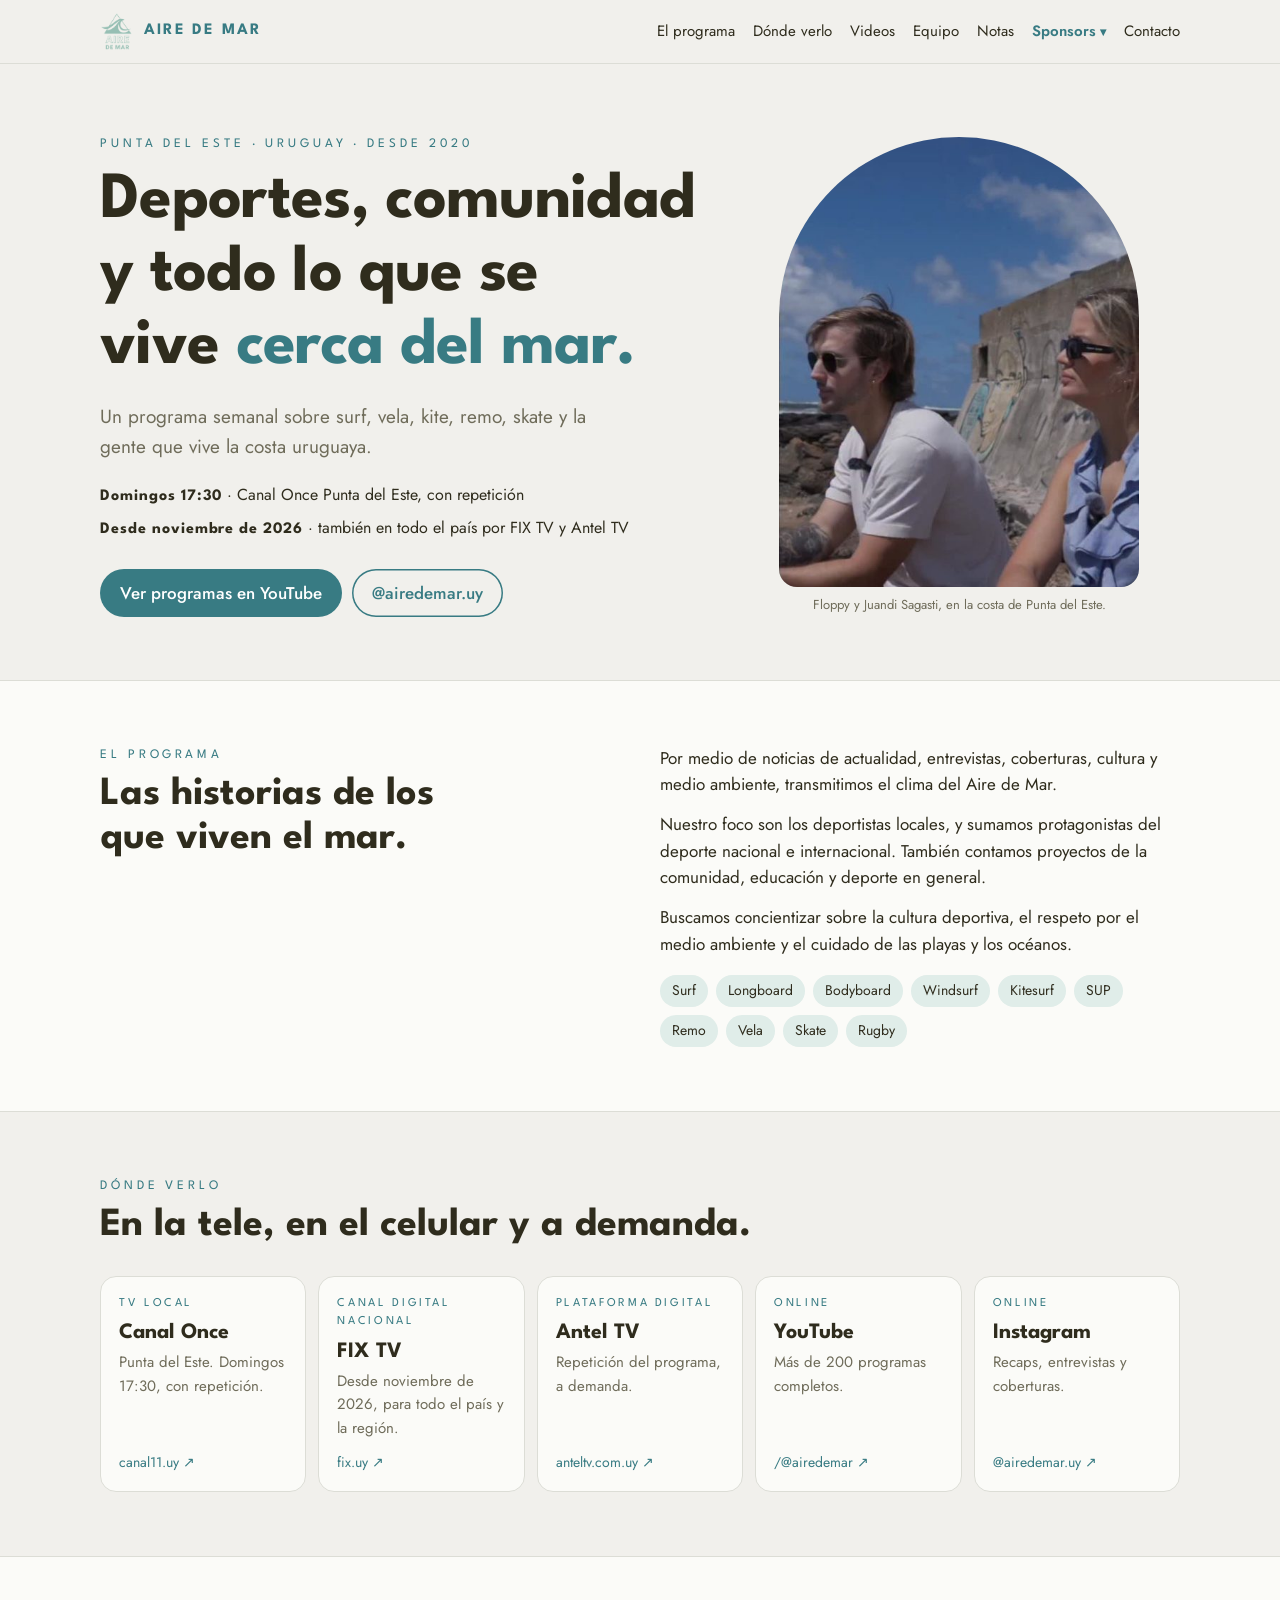
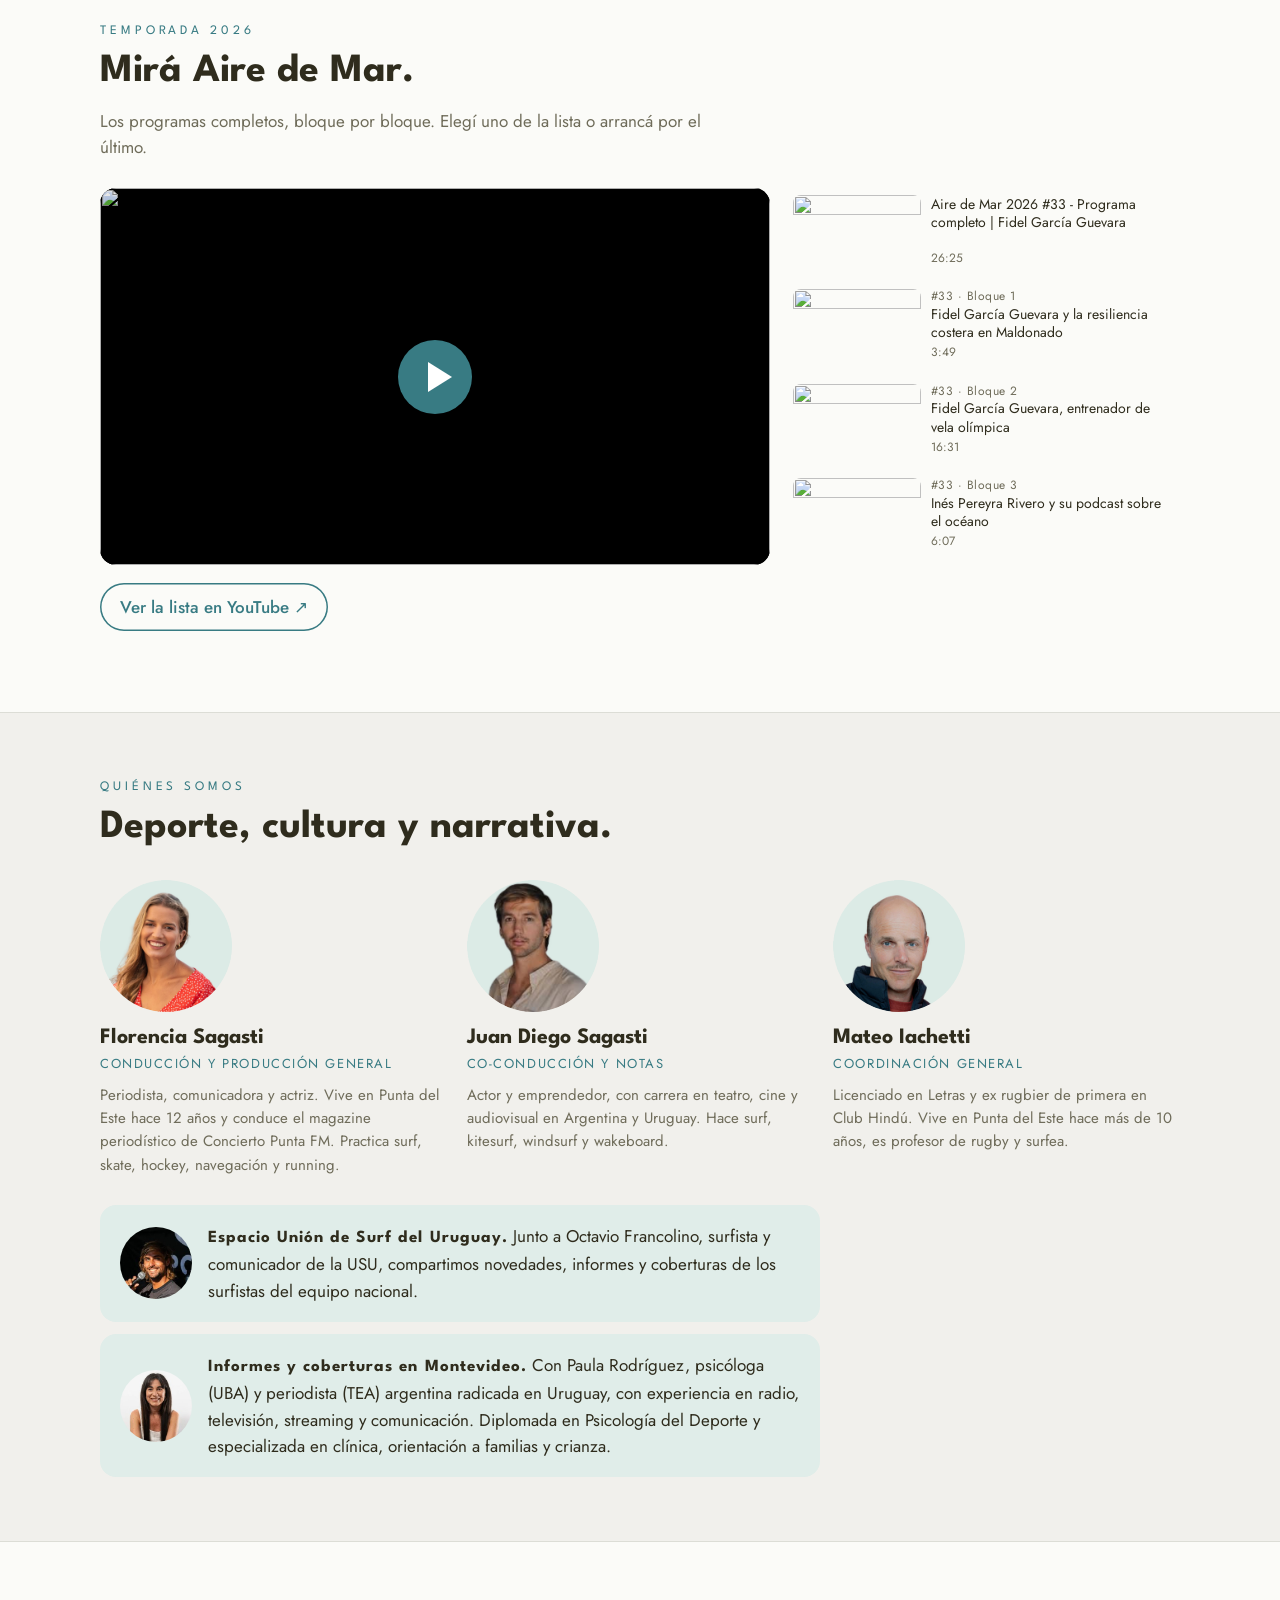
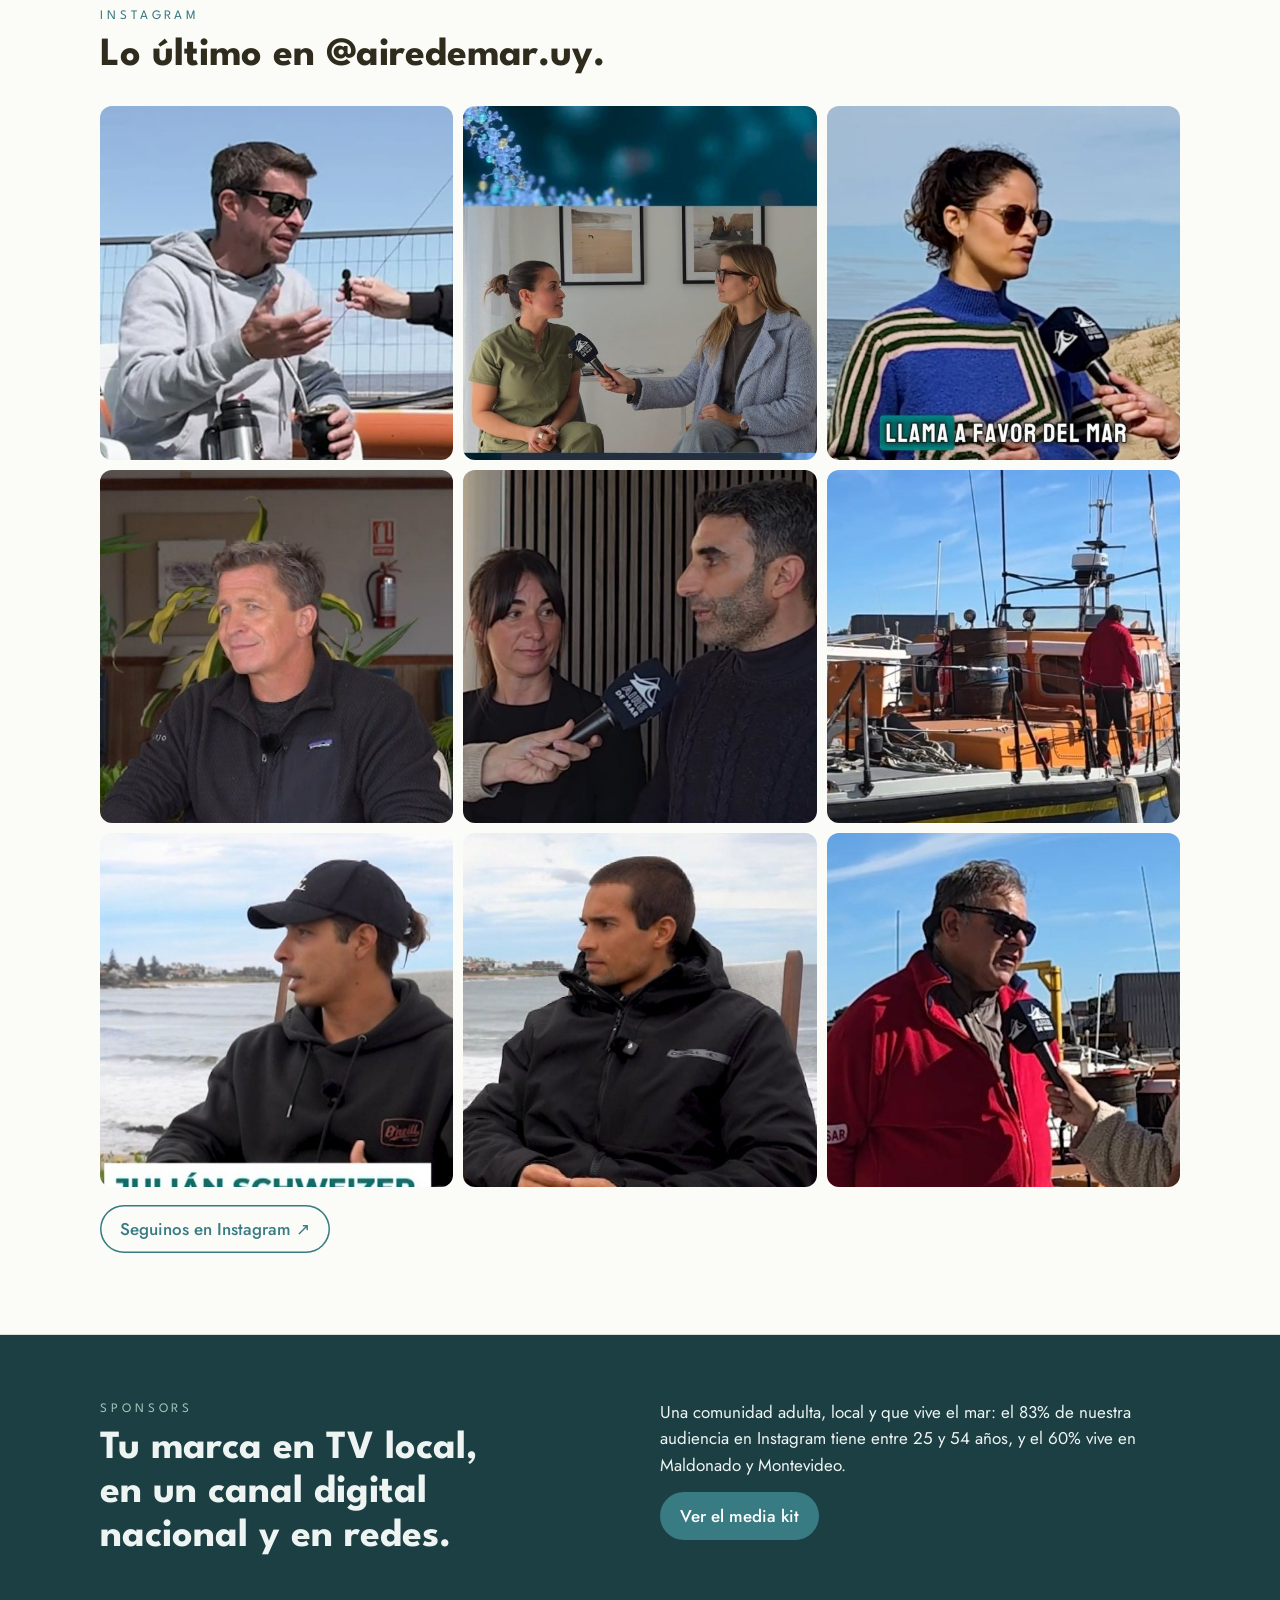
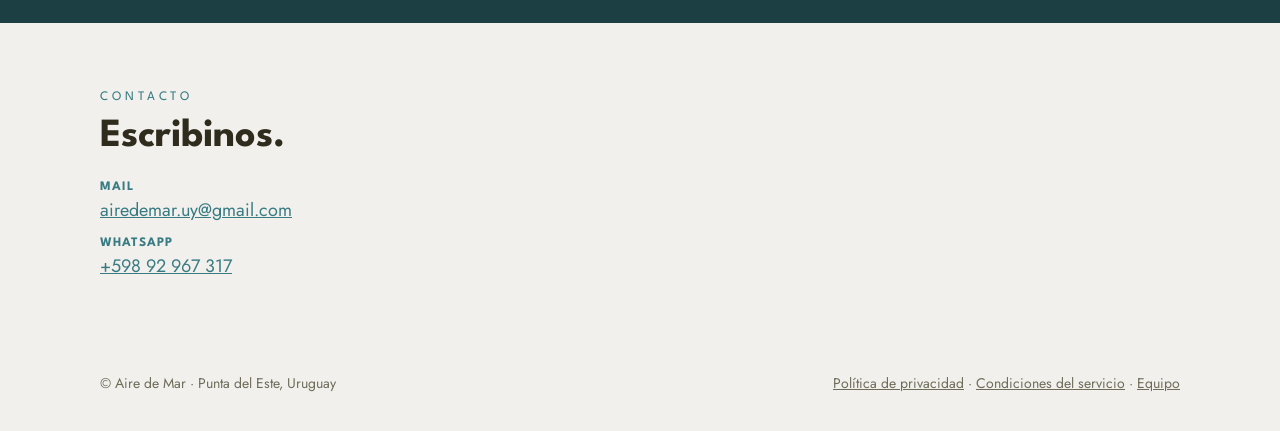
==== commit 83100c6d: "Actualiza notas de Instagram y videos de YouTube (automático)" ====
--- a/index.html
+++ b/index.html
@@ -91,109 +91,113 @@
       <div class="videos" data-lista="PLBpp16n7GHdg">
         <div class="reproductor">
           <!-- AUTO:reproductor -->
-          <button type="button" class="portada-video" data-video="OxOPRnTPmbY" data-i="0" aria-label="Reproducir el último programa"><img src="https://i.ytimg.com/vi/OxOPRnTPmbY/hqdefault.jpg" alt="" width="480" height="360"><span class="play" aria-hidden="true"></span></button>
+          <button type="button" class="portada-video" data-video="8v2vDMA1YZU" data-i="0" aria-label="Reproducir el último programa"><img src="https://i.ytimg.com/vi/8v2vDMA1YZU/hqdefault.jpg" alt="" width="480" height="360"><span class="play" aria-hidden="true"></span></button>
           <!-- /AUTO:reproductor -->
         </div>
         <ol class="cola" aria-label="Programas de la temporada 2026">
           <!-- AUTO:cola -->
-          <li><button type="button" data-video="OxOPRnTPmbY" data-i="0"><img src="https://i.ytimg.com/vi/OxOPRnTPmbY/mqdefault.jpg" alt="" loading="lazy" width="320" height="180"><span class="t"><small></small>Aire de Mar 2026 #32 - Programa completo | Maira Villar</span><span class="d">24:54</span></button></li>
-          <li><button type="button" data-video="mE5nAXHVt8o" data-i="1"><img src="https://i.ytimg.com/vi/mE5nAXHVt8o/mqdefault.jpg" alt="" loading="lazy" width="320" height="180"><span class="t"><small>#32 · Bloque 1</small>Maira Villar y el autocross en Maldonado</span><span class="d">4:00</span></button></li>
-          <li><button type="button" data-video="J4I_EhviiCs" data-i="2"><img src="https://i.ytimg.com/vi/J4I_EhviiCs/mqdefault.jpg" alt="" loading="lazy" width="320" height="180"><span class="t"><small>#32 · Bloque 2</small>Maira Villar, instructora de vela en el Yacht Club Punta del Este</span><span class="d">13:45</span></button></li>
-          <li><button type="button" data-video="E1F8eDodqLA" data-i="3"><img src="https://i.ytimg.com/vi/E1F8eDodqLA/mqdefault.jpg" alt="" loading="lazy" width="320" height="180"><span class="t"><small>#32 · Bloque 3</small>Stand up paddle en Montevideo</span><span class="d">7:09</span></button></li>
-          <li><button type="button" data-video="U2nk7mH_H7c" data-i="4"><img src="https://i.ytimg.com/vi/U2nk7mH_H7c/mqdefault.jpg" alt="" loading="lazy" width="320" height="180"><span class="t"><small></small>Aire de Mar 2026 #31 - Programa completo | Santiago Melo y Julián Cabrera</span><span class="d">22:33</span></button></li>
-          <li><button type="button" data-video="6BtMhFwVcXA" data-i="5"><img src="https://i.ytimg.com/vi/6BtMhFwVcXA/mqdefault.jpg" alt="" loading="lazy" width="320" height="180"><span class="t"><small>#31 · Bloque 1</small>Santiago Melo y Julián Cabrera - Kayakeada Binacional en el río Uruguay</span><span class="d">6:35</span></button></li>
-          <li><button type="button" data-video="6c18ZDCjY3g" data-i="6"><img src="https://i.ytimg.com/vi/6c18ZDCjY3g/mqdefault.jpg" alt="" loading="lazy" width="320" height="180"><span class="t"><small>#31 · Bloque 2</small>Santiago Melo y Julián Cabrera (Entrevista)</span><span class="d">10:22</span></button></li>
-          <li><button type="button" data-video="eyv_K4Gonxk" data-i="7"><img src="https://i.ytimg.com/vi/eyv_K4Gonxk/mqdefault.jpg" alt="" loading="lazy" width="320" height="180"><span class="t"><small>#31 · Bloque 3</small>Uruguay en los Juegos Odesur 2026</span><span class="d">5:38</span></button></li>
-          <li><button type="button" data-video="kYPBixSknv0" data-i="8"><img src="https://i.ytimg.com/vi/kYPBixSknv0/mqdefault.jpg" alt="" loading="lazy" width="320" height="180"><span class="t"><small>#30 · Bloque 1</small>Martin Gorriti - Carrera Perez Scremini</span><span class="d">4:14</span></button></li>
-          <li><button type="button" data-video="ZpHWY17sLKk" data-i="9"><img src="https://i.ytimg.com/vi/ZpHWY17sLKk/mqdefault.jpg" alt="" loading="lazy" width="320" height="180"><span class="t"><small>#30 · Bloque 2</small>Martin Gorriti (Entrevista)</span><span class="d">9:42</span></button></li>
-          <li><button type="button" data-video="kQmK_agwL3Q" data-i="10"><img src="https://i.ytimg.com/vi/kQmK_agwL3Q/mqdefault.jpg" alt="" loading="lazy" width="320" height="180"><span class="t"><small>#30 · Bloque 3</small>Epigenética en Centro Eona</span><span class="d">9:17</span></button></li>
-          <li><button type="button" data-video="DI1UlK04Oto" data-i="11"><img src="https://i.ytimg.com/vi/DI1UlK04Oto/mqdefault.jpg" alt="" loading="lazy" width="320" height="180"><span class="t"><small>#29 · Bloque 1</small>Matías Otero - Recorre Maldonado San Carlos</span><span class="d">4:34</span></button></li>
-          <li><button type="button" data-video="k1AzC17XMW4" data-i="12"><img src="https://i.ytimg.com/vi/k1AzC17XMW4/mqdefault.jpg" alt="" loading="lazy" width="320" height="180"><span class="t"><small>#29 · Bloque 2</small>Matías Otero (Entrevista)</span><span class="d">16:07</span></button></li>
-          <li><button type="button" data-video="HB8G5Q9q0tg" data-i="13"><img src="https://i.ytimg.com/vi/HB8G5Q9q0tg/mqdefault.jpg" alt="" loading="lazy" width="320" height="180"><span class="t"><small>#29 · Bloque 3</small>Cobertura Paula Rodriguez Maraton PDE parte II</span><span class="d">6:40</span></button></li>
-          <li><button type="button" data-video="snBckOx8Erc" data-i="14"><img src="https://i.ytimg.com/vi/snBckOx8Erc/mqdefault.jpg" alt="" loading="lazy" width="320" height="180"><span class="t"><small>#28 · Bloque 1</small>Santi Medeiro - Pista de Skate San Carlos</span><span class="d">3:39</span></button></li>
-          <li><button type="button" data-video="8eL6XEld3Bk" data-i="15"><img src="https://i.ytimg.com/vi/8eL6XEld3Bk/mqdefault.jpg" alt="" loading="lazy" width="320" height="180"><span class="t"><small>#28 · Bloque 2</small>Santi Medeiro (Entrevista P1)</span><span class="d">10:51</span></button></li>
-          <li><button type="button" data-video="Y47aAS8DuzU" data-i="16"><img src="https://i.ytimg.com/vi/Y47aAS8DuzU/mqdefault.jpg" alt="" loading="lazy" width="320" height="180"><span class="t"><small>#28 · Bloque 3</small>Santi Medeiro (Entrevista P2)</span><span class="d">10:26</span></button></li>
-          <li><button type="button" data-video="sP3PAiQv_nQ" data-i="17"><img src="https://i.ytimg.com/vi/sP3PAiQv_nQ/mqdefault.jpg" alt="" loading="lazy" width="320" height="180"><span class="t"><small>#27 · Bloque 1</small>Julián Schweizer - Mural Marino Romanelli</span><span class="d">8:29</span></button></li>
-          <li><button type="button" data-video="r2rb2Q4jzAE" data-i="18"><img src="https://i.ytimg.com/vi/r2rb2Q4jzAE/mqdefault.jpg" alt="" loading="lazy" width="320" height="180"><span class="t"><small>#27 · Bloque 2</small>Julián Schweizer - Entrevista</span><span class="d">16:43</span></button></li>
-          <li><button type="button" data-video="x_FPuHD9ApU" data-i="19"><img src="https://i.ytimg.com/vi/x_FPuHD9ApU/mqdefault.jpg" alt="" loading="lazy" width="320" height="180"><span class="t"><small>#27 · Bloque 3</small>Maratón Punta del Este I</span><span class="d">3:53</span></button></li>
-          <li><button type="button" data-video="sfMTmUPi7rU" data-i="20"><img src="https://i.ytimg.com/vi/sfMTmUPi7rU/mqdefault.jpg" alt="" loading="lazy" width="320" height="180"><span class="t"><small>#26 · Bloque 1</small>Martin Ottado - ALAS Global Tour</span><span class="d">6:33</span></button></li>
-          <li><button type="button" data-video="hnj6sRfhgDs" data-i="21"><img src="https://i.ytimg.com/vi/hnj6sRfhgDs/mqdefault.jpg" alt="" loading="lazy" width="320" height="180"><span class="t"><small>#26 · Bloque 2</small>Martin Ottado - Entrevista</span><span class="d">13:08</span></button></li>
-          <li><button type="button" data-video="9TiL3c3Gc8s" data-i="22"><img src="https://i.ytimg.com/vi/9TiL3c3Gc8s/mqdefault.jpg" alt="" loading="lazy" width="320" height="180"><span class="t"><small>#26 · Bloque 3</small>YCPE Vela Punta del Este</span><span class="d">4:43</span></button></li>
-          <li><button type="button" data-video="ioOYDdu727A" data-i="23"><img src="https://i.ytimg.com/vi/ioOYDdu727A/mqdefault.jpg" alt="" loading="lazy" width="320" height="180"><span class="t"><small>#25 · Bloque 1</small>Federico Fischer - Turismo y deporte</span><span class="d">4:31</span></button></li>
-          <li><button type="button" data-video="exD7q_5jSrs" data-i="24"><img src="https://i.ytimg.com/vi/exD7q_5jSrs/mqdefault.jpg" alt="" loading="lazy" width="320" height="180"><span class="t"><small>#25 · Bloque 2</small>Federico Fischer, El Nido - Entrevista</span><span class="d">11:26</span></button></li>
-          <li><button type="button" data-video="caY4EY8p8eo" data-i="25"><img src="https://i.ytimg.com/vi/caY4EY8p8eo/mqdefault.jpg" alt="" loading="lazy" width="320" height="180"><span class="t"><small>#25 · Bloque 3</small>Federico Fischer, El Nido - Entrevista II parte</span><span class="d">10:13</span></button></li>
-          <li><button type="button" data-video="U5uYQCPAji8" data-i="26"><img src="https://i.ytimg.com/vi/U5uYQCPAji8/mqdefault.jpg" alt="" loading="lazy" width="320" height="180"><span class="t"><small>#24 · Bloque 1</small>Arnold Glutz - ALAS Panamá</span><span class="d">2:57</span></button></li>
-          <li><button type="button" data-video="g3rr3whHBPU" data-i="27"><img src="https://i.ytimg.com/vi/g3rr3whHBPU/mqdefault.jpg" alt="" loading="lazy" width="320" height="180"><span class="t"><small>#24 · Bloque 2</small>Arnold Glutz - Entrevista</span><span class="d">15:37</span></button></li>
-          <li><button type="button" data-video="JXre4fAxRs8" data-i="28"><img src="https://i.ytimg.com/vi/JXre4fAxRs8/mqdefault.jpg" alt="" loading="lazy" width="320" height="180"><span class="t"><small>#24 · Bloque 3</small>Psicología Deportiva &amp; Pelota al Medio a la Esperanza</span><span class="d">10:59</span></button></li>
-          <li><button type="button" data-video="qG0fY5iDzcg" data-i="29"><img src="https://i.ytimg.com/vi/qG0fY5iDzcg/mqdefault.jpg" alt="" loading="lazy" width="320" height="180"><span class="t"><small>#23 · Bloque 1</small>Gastón Pelaez / Clipper Race YCPE</span><span class="d">8:54</span></button></li>
-          <li><button type="button" data-video="kS9_gNaA8PE" data-i="30"><img src="https://i.ytimg.com/vi/kS9_gNaA8PE/mqdefault.jpg" alt="" loading="lazy" width="320" height="180"><span class="t"><small>#23 · Bloque 2</small>Gastón Pelaez</span><span class="d">14:12</span></button></li>
-          <li><button type="button" data-video="v1-XO0iH_Ds" data-i="31"><img src="https://i.ytimg.com/vi/v1-XO0iH_Ds/mqdefault.jpg" alt="" loading="lazy" width="320" height="180"><span class="t"><small>#23 · Bloque 3</small>ADES 30</span><span class="d">9:10</span></button></li>
-          <li><button type="button" data-video="a9wxAo8YOyQ" data-i="32"><img src="https://i.ytimg.com/vi/a9wxAo8YOyQ/mqdefault.jpg" alt="" loading="lazy" width="320" height="180"><span class="t"><small>#22 · Bloque 1</small>Balta Eiris - Maldonado Boxea</span><span class="d">6:50</span></button></li>
-          <li><button type="button" data-video="Ywvk1_Cq6E8" data-i="33"><img src="https://i.ytimg.com/vi/Ywvk1_Cq6E8/mqdefault.jpg" alt="" loading="lazy" width="320" height="180"><span class="t"><small>#22 · Bloque 2</small>Balta Eiris - Entrevista</span><span class="d">12:57</span></button></li>
-          <li><button type="button" data-video="SwjnD4siKvo" data-i="34"><img src="https://i.ytimg.com/vi/SwjnD4siKvo/mqdefault.jpg" alt="" loading="lazy" width="320" height="180"><span class="t"><small>#22 · Bloque 3</small>Encuentro Regional Rugby Punta del Este - UD Sailng</span><span class="d">7:47</span></button></li>
-          <li><button type="button" data-video="1JNAjnc3gZU" data-i="35"><img src="https://i.ytimg.com/vi/1JNAjnc3gZU/mqdefault.jpg" alt="" loading="lazy" width="320" height="180"><span class="t"><small>#21 · Bloque 1</small>Ricardo Franco - RCP en Playas</span><span class="d">5:47</span></button></li>
-          <li><button type="button" data-video="S1BxlVBa3-w" data-i="36"><img src="https://i.ytimg.com/vi/S1BxlVBa3-w/mqdefault.jpg" alt="" loading="lazy" width="320" height="180"><span class="t"><small>#21 · Bloque 2</small>Ricardo Franco - Entrevista</span><span class="d">15:50</span></button></li>
-          <li><button type="button" data-video="QUJibTKto28" data-i="37"><img src="https://i.ytimg.com/vi/QUJibTKto28/mqdefault.jpg" alt="" loading="lazy" width="320" height="180"><span class="t"><small>#21 · Bloque 3</small>ADES Maldonado, Uruguay</span><span class="d">9:15</span></button></li>
-          <li><button type="button" data-video="rke5RFFSDkQ" data-i="38"><img src="https://i.ytimg.com/vi/rke5RFFSDkQ/mqdefault.jpg" alt="" loading="lazy" width="320" height="180"><span class="t"><small>#20 · Bloque 1</small>Florence Romei Bown - Cultura y el mar: violín</span><span class="d">8:34</span></button></li>
-          <li><button type="button" data-video="vNhXBUUu62U" data-i="39"><img src="https://i.ytimg.com/vi/vNhXBUUu62U/mqdefault.jpg" alt="" loading="lazy" width="320" height="180"><span class="t"><small>#20 · Bloque 2</small>Florence Romei Bown - Entrevista</span><span class="d">15:07</span></button></li>
-          <li><button type="button" data-video="ZBgFL2WQ3cY" data-i="40"><img src="https://i.ytimg.com/vi/ZBgFL2WQ3cY/mqdefault.jpg" alt="" loading="lazy" width="320" height="180"><span class="t"><small>#20 · Bloque 3</small>Ambá 10 años</span><span class="d">4:43</span></button></li>
-          <li><button type="button" data-video="G6CKFeC-eoE" data-i="41"><img src="https://i.ytimg.com/vi/G6CKFeC-eoE/mqdefault.jpg" alt="" loading="lazy" width="320" height="180"><span class="t"><small>#19 · Bloque 1</small>Tadeo Arca - Recorre Maldonado</span><span class="d">7:04</span></button></li>
-          <li><button type="button" data-video="vpb-D-iqaWc" data-i="42"><img src="https://i.ytimg.com/vi/vpb-D-iqaWc/mqdefault.jpg" alt="" loading="lazy" width="320" height="180"><span class="t"><small>#19 · Bloque 2</small>Tadeo Arca - Entrevista</span><span class="d">16:08</span></button></li>
-          <li><button type="button" data-video="rwsNxzU2O6Q" data-i="43"><img src="https://i.ytimg.com/vi/rwsNxzU2O6Q/mqdefault.jpg" alt="" loading="lazy" width="320" height="180"><span class="t"><small>#19 · Bloque 3</small>Cultura y el Mar en Maldonado Nuevo</span><span class="d">8:07</span></button></li>
-          <li><button type="button" data-video="tvlyGcvpg98" data-i="44"><img src="https://i.ytimg.com/vi/tvlyGcvpg98/mqdefault.jpg" alt="" loading="lazy" width="320" height="180"><span class="t"><small>#18 · Bloque 1</small>Lucas Nieves - Ambá Yerba Mate</span><span class="d">5:28</span></button></li>
-          <li><button type="button" data-video="3DU3pdTWjMo" data-i="45"><img src="https://i.ytimg.com/vi/3DU3pdTWjMo/mqdefault.jpg" alt="" loading="lazy" width="320" height="180"><span class="t"><small>#18 · Bloque 2</small>Lucas Nieves - Entrevista</span><span class="d">14:28</span></button></li>
-          <li><button type="button" data-video="WXm9Y3zDhos" data-i="46"><img src="https://i.ytimg.com/vi/WXm9Y3zDhos/mqdefault.jpg" alt="" loading="lazy" width="320" height="180"><span class="t"><small>#18 · Bloque 3</small>Pottasium Ottado en El Salvador</span><span class="d">9:19</span></button></li>
-          <li><button type="button" data-video="btjuDLM2C2Q" data-i="47"><img src="https://i.ytimg.com/vi/btjuDLM2C2Q/mqdefault.jpg" alt="" loading="lazy" width="320" height="180"><span class="t"><small>#17 · Bloque 1</small>Pía Bobadilla - Teatro MACA</span><span class="d">5:12</span></button></li>
-          <li><button type="button" data-video="3YGtXu8n13k" data-i="48"><img src="https://i.ytimg.com/vi/3YGtXu8n13k/mqdefault.jpg" alt="" loading="lazy" width="320" height="180"><span class="t"><small>#17 · Bloque 2</small>Pía Bobadilla Bodyboard</span><span class="d">12:13</span></button></li>
-          <li><button type="button" data-video="Yb3DwSLrU0s" data-i="49"><img src="https://i.ytimg.com/vi/Yb3DwSLrU0s/mqdefault.jpg" alt="" loading="lazy" width="320" height="180"><span class="t"><small>#17 · Bloque 3</small>10 AÑOS AMBÁ</span><span class="d">10:23</span></button></li>
-          <li><button type="button" data-video="IW3Wbnk0iYc" data-i="50"><img src="https://i.ytimg.com/vi/IW3Wbnk0iYc/mqdefault.jpg" alt="" loading="lazy" width="320" height="180"><span class="t"><small>#16 · Bloque 1</small>Inés Beisso</span><span class="d">4:59</span></button></li>
-          <li><button type="button" data-video="o1JtGrRGxgg" data-i="51"><img src="https://i.ytimg.com/vi/o1JtGrRGxgg/mqdefault.jpg" alt="" loading="lazy" width="320" height="180"><span class="t"><small>#16 · Bloque 2</small>Inés Beisso</span><span class="d">11:50</span></button></li>
-          <li><button type="button" data-video="mAfINZnMgX0" data-i="52"><img src="https://i.ytimg.com/vi/mAfINZnMgX0/mqdefault.jpg" alt="" loading="lazy" width="320" height="180"><span class="t"><small>#16 · Bloque 3</small>Surf Uruguay Raw - Lecorch Photo</span><span class="d">4:39</span></button></li>
-          <li><button type="button" data-video="ydAeBBFWs-Y" data-i="53"><img src="https://i.ytimg.com/vi/ydAeBBFWs-Y/mqdefault.jpg" alt="" loading="lazy" width="320" height="180"><span class="t"><small>#15 · Bloque 1</small>Juan Brun - Recorre Maldonado</span><span class="d">5:18</span></button></li>
-          <li><button type="button" data-video="nE1nGJ7ksSE" data-i="54"><img src="https://i.ytimg.com/vi/nE1nGJ7ksSE/mqdefault.jpg" alt="" loading="lazy" width="320" height="180"><span class="t"><small>#15 · Bloque 2</small>Juan Brun Bodyboard</span><span class="d">13:19</span></button></li>
-          <li><button type="button" data-video="iI9JNdSXod8" data-i="55"><img src="https://i.ytimg.com/vi/iI9JNdSXod8/mqdefault.jpg" alt="" loading="lazy" width="320" height="180"><span class="t"><small>#15 · Bloque 3</small>CT Punta Roca - Recuperación faja costera Solis</span><span class="d">9:18</span></button></li>
-          <li><button type="button" data-video="mc9ceSLaCys" data-i="56"><img src="https://i.ytimg.com/vi/mc9ceSLaCys/mqdefault.jpg" alt="" loading="lazy" width="320" height="180"><span class="t"><small>#14 · Bloque 1</small>Hernan Silva - Teatro en Maldonado</span><span class="d">5:20</span></button></li>
-          <li><button type="button" data-video="v_BnY65wI_4" data-i="57"><img src="https://i.ytimg.com/vi/v_BnY65wI_4/mqdefault.jpg" alt="" loading="lazy" width="320" height="180"><span class="t"><small>#14 · Bloque 2</small>Hernán Silva</span><span class="d">8:57</span></button></li>
-          <li><button type="button" data-video="kFq5q8KMlHs" data-i="58"><img src="https://i.ytimg.com/vi/kFq5q8KMlHs/mqdefault.jpg" alt="" loading="lazy" width="320" height="180"><span class="t"><small>#14 · Bloque 3</small>De la gata Surf - Moda Sustentable</span><span class="d">10:38</span></button></li>
-          <li><button type="button" data-video="b9x7kCEEuzQ" data-i="59"><img src="https://i.ytimg.com/vi/b9x7kCEEuzQ/mqdefault.jpg" alt="" loading="lazy" width="320" height="180"><span class="t"><small>#13 · Bloque 1</small>De la gata Surf &amp;Terra Bio en Lobos</span><span class="d">3:54</span></button></li>
-          <li><button type="button" data-video="j6kDrlDNSs0" data-i="60"><img src="https://i.ytimg.com/vi/j6kDrlDNSs0/mqdefault.jpg" alt="" loading="lazy" width="320" height="180"><span class="t"><small>#13 · Bloque 2</small>Mariana Felix - De la gata Surf - Entrevista</span><span class="d">14:48</span></button></li>
-          <li><button type="button" data-video="tPNpZ4EQOmo" data-i="61"><img src="https://i.ytimg.com/vi/tPNpZ4EQOmo/mqdefault.jpg" alt="" loading="lazy" width="320" height="180"><span class="t"><small>#13 · Bloque 3</small>Nado en Aguas Abiertas NAF La Barra</span><span class="d">5:27</span></button></li>
-          <li><button type="button" data-video="P4emU4ues_I" data-i="62"><img src="https://i.ytimg.com/vi/P4emU4ues_I/mqdefault.jpg" alt="" loading="lazy" width="320" height="180"><span class="t"><small>#12 · Bloque 1</small>Sofi Knüppel</span><span class="d">2:27</span></button></li>
-          <li><button type="button" data-video="AplY8hN6N-k" data-i="63"><img src="https://i.ytimg.com/vi/AplY8hN6N-k/mqdefault.jpg" alt="" loading="lazy" width="320" height="180"><span class="t"><small>#12 · Bloque 2</small>Sofi Knüppel - Entrevista</span><span class="d">15:00</span></button></li>
-          <li><button type="button" data-video="XxG3K1bOtvM" data-i="64"><img src="https://i.ytimg.com/vi/XxG3K1bOtvM/mqdefault.jpg" alt="" loading="lazy" width="320" height="180"><span class="t"><small>#12 · Bloque 3</small>Campeonato Uruguayo Bodyboard</span><span class="d">12:23</span></button></li>
-          <li><button type="button" data-video="EgGE2xvqdlE" data-i="65"><img src="https://i.ytimg.com/vi/EgGE2xvqdlE/mqdefault.jpg" alt="" loading="lazy" width="320" height="180"><span class="t"><small>#11 · Bloque 1</small>Vicky Artigas - Skate Los Dedos</span><span class="d">5:38</span></button></li>
-          <li><button type="button" data-video="iuAytOkzEMg" data-i="66"><img src="https://i.ytimg.com/vi/iuAytOkzEMg/mqdefault.jpg" alt="" loading="lazy" width="320" height="180"><span class="t"><small>#11 · Bloque 2</small>Vicky Artigas - Entrevista</span><span class="d">12:57</span></button></li>
-          <li><button type="button" data-video="BsIU5Z7OVjQ" data-i="67"><img src="https://i.ytimg.com/vi/BsIU5Z7OVjQ/mqdefault.jpg" alt="" loading="lazy" width="320" height="180"><span class="t"><small>#11 · Bloque 3</small>Gauchos del Mar - Antártida DI</span><span class="d">6:24</span></button></li>
-          <li><button type="button" data-video="lh7h3DuZjv8" data-i="68"><img src="https://i.ytimg.com/vi/lh7h3DuZjv8/mqdefault.jpg" alt="" loading="lazy" width="320" height="180"><span class="t"><small>#10 · Bloque 1</small>Octavio Francolino - Juli Schweizer</span><span class="d">5:45</span></button></li>
-          <li><button type="button" data-video="-2H6n7pIx0o" data-i="69"><img src="https://i.ytimg.com/vi/-2H6n7pIx0o/mqdefault.jpg" alt="" loading="lazy" width="320" height="180"><span class="t"><small>#10 · Bloque 2</small>Octavio Francolino - Entrevista</span><span class="d">13:28</span></button></li>
-          <li><button type="button" data-video="k99M6Jc27yg" data-i="70"><img src="https://i.ytimg.com/vi/k99M6Jc27yg/mqdefault.jpg" alt="" loading="lazy" width="320" height="180"><span class="t"><small>#10 · Bloque 3</small>Skate en Punta del Este con Cami Martinez / Sup Foil José Ignacio</span><span class="d">7:56</span></button></li>
-          <li><button type="button" data-video="gwHA_UCQYAU" data-i="71"><img src="https://i.ytimg.com/vi/gwHA_UCQYAU/mqdefault.jpg" alt="" loading="lazy" width="320" height="180"><span class="t"><small>#9 · Bloque 1</small>Santi González - Campeonato SUP Surf</span><span class="d">5:56</span></button></li>
-          <li><button type="button" data-video="7b3bYIk7_dg" data-i="72"><img src="https://i.ytimg.com/vi/7b3bYIk7_dg/mqdefault.jpg" alt="" loading="lazy" width="320" height="180"><span class="t"><small>#9 · Bloque 2</small>Santi González - Entrevista</span><span class="d">14:06</span></button></li>
-          <li><button type="button" data-video="tQ8eVHoas7s" data-i="73"><img src="https://i.ytimg.com/vi/tQ8eVHoas7s/mqdefault.jpg" alt="" loading="lazy" width="320" height="180"><span class="t"><small>#9 · Bloque 3</small>Campeonato Juvenil Surf USU Emir</span><span class="d">8:47</span></button></li>
-          <li><button type="button" data-video="gbbgn0YjTCU" data-i="74"><img src="https://i.ytimg.com/vi/gbbgn0YjTCU/mqdefault.jpg" alt="" loading="lazy" width="320" height="180"><span class="t"><small>#8 · Bloque 1</small>Alejandro Ottado USU - Torneo Raymondo</span><span class="d">3:49</span></button></li>
-          <li><button type="button" data-video="gVhEY-MK2Uk" data-i="75"><img src="https://i.ytimg.com/vi/gVhEY-MK2Uk/mqdefault.jpg" alt="" loading="lazy" width="320" height="180"><span class="t"><small>#8 · Bloque 2</small>Alejandro Ottado - Entrevista</span><span class="d">17:11</span></button></li>
-          <li><button type="button" data-video="HUtbIetoIfw" data-i="76"><img src="https://i.ytimg.com/vi/HUtbIetoIfw/mqdefault.jpg" alt="" loading="lazy" width="320" height="180"><span class="t"><small>#8 · Bloque 3</small>Rip Curl Pro Uruguay 2026 USU</span><span class="d">7:15</span></button></li>
-          <li><button type="button" data-video="uMrfH-ySOzc" data-i="77"><img src="https://i.ytimg.com/vi/uMrfH-ySOzc/mqdefault.jpg" alt="" loading="lazy" width="320" height="180"><span class="t"><small>#7 · Bloque 1</small>Tito Díaz Bonilla - Kayak Xperience Punta</span><span class="d">5:42</span></button></li>
-          <li><button type="button" data-video="Raf7pRGbvNk" data-i="78"><img src="https://i.ytimg.com/vi/Raf7pRGbvNk/mqdefault.jpg" alt="" loading="lazy" width="320" height="180"><span class="t"><small>#7 · Bloque 2</small>Tito Díaz Bonilla - Entrevista</span><span class="d">12:38</span></button></li>
-          <li><button type="button" data-video="o3qT2BHD5d0" data-i="79"><img src="https://i.ytimg.com/vi/o3qT2BHD5d0/mqdefault.jpg" alt="" loading="lazy" width="320" height="180"><span class="t"><small>#7 · Bloque 3</small>Retiro Surf La Paloma Juli Schweizer</span><span class="d">12:24</span></button></li>
-          <li><button type="button" data-video="s4r-jEB1oso" data-i="80"><img src="https://i.ytimg.com/vi/s4r-jEB1oso/mqdefault.jpg" alt="" loading="lazy" width="320" height="180"><span class="t"><small>#6 · Bloque 1</small>Ignacio Rodriguez - Campeonato SUP 2026</span><span class="d">3:17</span></button></li>
-          <li><button type="button" data-video="POYe9oByIeg" data-i="81"><img src="https://i.ytimg.com/vi/POYe9oByIeg/mqdefault.jpg" alt="" loading="lazy" width="320" height="180"><span class="t"><small>#6 · Bloque 2</small>Ignacio Rodriguez Skate - Entrevista</span><span class="d">11:40</span></button></li>
-          <li><button type="button" data-video="2NiwrMaFsGA" data-i="82"><img src="https://i.ytimg.com/vi/2NiwrMaFsGA/mqdefault.jpg" alt="" loading="lazy" width="320" height="180"><span class="t"><small>#6 · Bloque 3</small>Gastón Tournier en MACA + CT WSL Bells</span><span class="d">7:26</span></button></li>
-          <li><button type="button" data-video="BlM1PDZNQno" data-i="83"><img src="https://i.ytimg.com/vi/BlM1PDZNQno/mqdefault.jpg" alt="" loading="lazy" width="320" height="180"><span class="t"><small>#5 · Bloque 1</small>Javi Azcurra</span><span class="d">4:32</span></button></li>
-          <li><button type="button" data-video="K6kA8yHRLYo" data-i="84"><img src="https://i.ytimg.com/vi/K6kA8yHRLYo/mqdefault.jpg" alt="" loading="lazy" width="320" height="180"><span class="t"><small>#5 · Bloque 2</small>Javi Azcurra - Entrevista</span><span class="d">13:02</span></button></li>
-          <li><button type="button" data-video="1LcH3R4XgS8" data-i="85"><img src="https://i.ytimg.com/vi/1LcH3R4XgS8/mqdefault.jpg" alt="" loading="lazy" width="320" height="180"><span class="t"><small>#5 · Bloque 3</small>Campeonato Surfskate La Barra</span><span class="d">6:43</span></button></li>
-          <li><button type="button" data-video="H43hPJ7lcvI" data-i="86"><img src="https://i.ytimg.com/vi/H43hPJ7lcvI/mqdefault.jpg" alt="" loading="lazy" width="320" height="180"><span class="t"><small>#4 · Bloque 1</small>Joselo López / Antártida Dominio Uno en MACA</span><span class="d">4:56</span></button></li>
-          <li><button type="button" data-video="XoAEaPN9c4E" data-i="87"><img src="https://i.ytimg.com/vi/XoAEaPN9c4E/mqdefault.jpg" alt="" loading="lazy" width="320" height="180"><span class="t"><small>#4 · Bloque 2</small>Joselo López - Entrevista</span><span class="d">15:25</span></button></li>
-          <li><button type="button" data-video="4SkqNYw3obs" data-i="88"><img src="https://i.ytimg.com/vi/4SkqNYw3obs/mqdefault.jpg" alt="" loading="lazy" width="320" height="180"><span class="t"><small>#4 · Bloque 3</small>Copa Toyota Río de La Plata Punta del Este - ALAS surf</span><span class="d">7:10</span></button></li>
-          <li><button type="button" data-video="I_R-Unidfns" data-i="89"><img src="https://i.ytimg.com/vi/I_R-Unidfns/mqdefault.jpg" alt="" loading="lazy" width="320" height="180"><span class="t"><small>#3 · Bloque 1</small>Mili Capdevila Yoga Rock - Iberoamericano Triatlón</span><span class="d">6:06</span></button></li>
-          <li><button type="button" data-video="oGshy-Odqww" data-i="90"><img src="https://i.ytimg.com/vi/oGshy-Odqww/mqdefault.jpg" alt="" loading="lazy" width="320" height="180"><span class="t"><small>#3 · Bloque 2</small>Mili Capdevila Yoga Rock - Del mar a la montaña - Entrevista</span><span class="d">14:59</span></button></li>
-          <li><button type="button" data-video="QDy5hTjtQfA" data-i="91"><img src="https://i.ytimg.com/vi/QDy5hTjtQfA/mqdefault.jpg" alt="" loading="lazy" width="320" height="180"><span class="t"><small>#3 · Bloque 3</small>Campeonato Uruguayo Juvenil Surf USU</span><span class="d">8:35</span></button></li>
-          <li><button type="button" data-video="1iyUfge_-jA" data-i="92"><img src="https://i.ytimg.com/vi/1iyUfge_-jA/mqdefault.jpg" alt="" loading="lazy" width="320" height="180"><span class="t"><small>#2 · Bloque 1</small>Lula Gil Water Journey - Travesía Nado La Barra</span><span class="d">3:56</span></button></li>
-          <li><button type="button" data-video="A1giP2XhvnA" data-i="93"><img src="https://i.ytimg.com/vi/A1giP2XhvnA/mqdefault.jpg" alt="" loading="lazy" width="320" height="180"><span class="t"><small>#2 · Bloque 2</small>Lula Gil Water Journey &quot;Del Mar a la Montaña&quot; - Entrevista</span><span class="d">11:03</span></button></li>
-          <li><button type="button" data-video="t8FsqGCpTZc" data-i="94"><img src="https://i.ytimg.com/vi/t8FsqGCpTZc/mqdefault.jpg" alt="" loading="lazy" width="320" height="180"><span class="t"><small>#2 · Bloque 3</small>Ironman 70.3 Punta del Este / Del Mar a la Montaña</span><span class="d">12:21</span></button></li>
-          <li><button type="button" data-video="x8QZkUdFHHE" data-i="95"><img src="https://i.ytimg.com/vi/x8QZkUdFHHE/mqdefault.jpg" alt="" loading="lazy" width="320" height="180"><span class="t"><small>#1 · Bloque 1</small>Javi Gonzalez</span><span class="d">4:13</span></button></li>
-          <li><button type="button" data-video="lx8_vuEGT0A" data-i="96"><img src="https://i.ytimg.com/vi/lx8_vuEGT0A/mqdefault.jpg" alt="" loading="lazy" width="320" height="180"><span class="t"><small>#1 · Bloque 2</small>Javi Gonzalez</span><span class="d">14:12</span></button></li>
-          <li><button type="button" data-video="fNV_CqIFObo" data-i="97"><img src="https://i.ytimg.com/vi/fNV_CqIFObo/mqdefault.jpg" alt="" loading="lazy" width="320" height="180"><span class="t"><small>#1 · Bloque 3</small>Brigade Cup Glassy Waves</span><span class="d">6:07</span></button></li>
+          <li><button type="button" data-video="8v2vDMA1YZU" data-i="0"><img src="https://i.ytimg.com/vi/8v2vDMA1YZU/mqdefault.jpg" alt="" loading="lazy" width="320" height="180"><span class="t"><small></small>Aire de Mar 2026 #33 - Programa completo | Fidel García Guevara</span><span class="d">26:25</span></button></li>
+          <li><button type="button" data-video="fevG0anfo_4" data-i="1"><img src="https://i.ytimg.com/vi/fevG0anfo_4/mqdefault.jpg" alt="" loading="lazy" width="320" height="180"><span class="t"><small>#33 · Bloque 1</small>Fidel García Guevara y la resiliencia costera en Maldonado</span><span class="d">3:49</span></button></li>
+          <li><button type="button" data-video="6xyBh0d1Gts" data-i="2"><img src="https://i.ytimg.com/vi/6xyBh0d1Gts/mqdefault.jpg" alt="" loading="lazy" width="320" height="180"><span class="t"><small>#33 · Bloque 2</small>Fidel García Guevara, entrenador de vela olímpica</span><span class="d">16:31</span></button></li>
+          <li><button type="button" data-video="ECi5AriGVEs" data-i="3"><img src="https://i.ytimg.com/vi/ECi5AriGVEs/mqdefault.jpg" alt="" loading="lazy" width="320" height="180"><span class="t"><small>#33 · Bloque 3</small>Inés Pereyra Rivero y su podcast sobre el océano</span><span class="d">6:07</span></button></li>
+          <li><button type="button" data-video="OxOPRnTPmbY" data-i="4"><img src="https://i.ytimg.com/vi/OxOPRnTPmbY/mqdefault.jpg" alt="" loading="lazy" width="320" height="180"><span class="t"><small></small>Aire de Mar 2026 #32 - Programa completo | Maira Villar</span><span class="d">24:54</span></button></li>
+          <li><button type="button" data-video="mE5nAXHVt8o" data-i="5"><img src="https://i.ytimg.com/vi/mE5nAXHVt8o/mqdefault.jpg" alt="" loading="lazy" width="320" height="180"><span class="t"><small>#32 · Bloque 1</small>Maira Villar y el autocross en Maldonado</span><span class="d">4:00</span></button></li>
+          <li><button type="button" data-video="J4I_EhviiCs" data-i="6"><img src="https://i.ytimg.com/vi/J4I_EhviiCs/mqdefault.jpg" alt="" loading="lazy" width="320" height="180"><span class="t"><small>#32 · Bloque 2</small>Maira Villar, instructora de vela en el Yacht Club Punta del Este</span><span class="d">13:45</span></button></li>
+          <li><button type="button" data-video="E1F8eDodqLA" data-i="7"><img src="https://i.ytimg.com/vi/E1F8eDodqLA/mqdefault.jpg" alt="" loading="lazy" width="320" height="180"><span class="t"><small>#32 · Bloque 3</small>Stand up paddle en Montevideo</span><span class="d">7:09</span></button></li>
+          <li><button type="button" data-video="U2nk7mH_H7c" data-i="8"><img src="https://i.ytimg.com/vi/U2nk7mH_H7c/mqdefault.jpg" alt="" loading="lazy" width="320" height="180"><span class="t"><small></small>Aire de Mar 2026 #31 - Programa completo | Santiago Melo y Julián Cabrera</span><span class="d">22:33</span></button></li>
+          <li><button type="button" data-video="6BtMhFwVcXA" data-i="9"><img src="https://i.ytimg.com/vi/6BtMhFwVcXA/mqdefault.jpg" alt="" loading="lazy" width="320" height="180"><span class="t"><small>#31 · Bloque 1</small>Santiago Melo y Julián Cabrera - Kayakeada Binacional en el río Uruguay</span><span class="d">6:35</span></button></li>
+          <li><button type="button" data-video="6c18ZDCjY3g" data-i="10"><img src="https://i.ytimg.com/vi/6c18ZDCjY3g/mqdefault.jpg" alt="" loading="lazy" width="320" height="180"><span class="t"><small>#31 · Bloque 2</small>Santiago Melo y Julián Cabrera (Entrevista)</span><span class="d">10:22</span></button></li>
+          <li><button type="button" data-video="eyv_K4Gonxk" data-i="11"><img src="https://i.ytimg.com/vi/eyv_K4Gonxk/mqdefault.jpg" alt="" loading="lazy" width="320" height="180"><span class="t"><small>#31 · Bloque 3</small>Uruguay en los Juegos Odesur 2026</span><span class="d">5:38</span></button></li>
+          <li><button type="button" data-video="kYPBixSknv0" data-i="12"><img src="https://i.ytimg.com/vi/kYPBixSknv0/mqdefault.jpg" alt="" loading="lazy" width="320" height="180"><span class="t"><small>#30 · Bloque 1</small>Martin Gorriti - Carrera Perez Scremini</span><span class="d">4:14</span></button></li>
+          <li><button type="button" data-video="ZpHWY17sLKk" data-i="13"><img src="https://i.ytimg.com/vi/ZpHWY17sLKk/mqdefault.jpg" alt="" loading="lazy" width="320" height="180"><span class="t"><small>#30 · Bloque 2</small>Martin Gorriti (Entrevista)</span><span class="d">9:42</span></button></li>
+          <li><button type="button" data-video="kQmK_agwL3Q" data-i="14"><img src="https://i.ytimg.com/vi/kQmK_agwL3Q/mqdefault.jpg" alt="" loading="lazy" width="320" height="180"><span class="t"><small>#30 · Bloque 3</small>Epigenética en Centro Eona</span><span class="d">9:17</span></button></li>
+          <li><button type="button" data-video="DI1UlK04Oto" data-i="15"><img src="https://i.ytimg.com/vi/DI1UlK04Oto/mqdefault.jpg" alt="" loading="lazy" width="320" height="180"><span class="t"><small>#29 · Bloque 1</small>Matías Otero - Recorre Maldonado San Carlos</span><span class="d">4:34</span></button></li>
+          <li><button type="button" data-video="k1AzC17XMW4" data-i="16"><img src="https://i.ytimg.com/vi/k1AzC17XMW4/mqdefault.jpg" alt="" loading="lazy" width="320" height="180"><span class="t"><small>#29 · Bloque 2</small>Matías Otero (Entrevista)</span><span class="d">16:07</span></button></li>
+          <li><button type="button" data-video="HB8G5Q9q0tg" data-i="17"><img src="https://i.ytimg.com/vi/HB8G5Q9q0tg/mqdefault.jpg" alt="" loading="lazy" width="320" height="180"><span class="t"><small>#29 · Bloque 3</small>Cobertura Paula Rodriguez Maraton PDE parte II</span><span class="d">6:40</span></button></li>
+          <li><button type="button" data-video="snBckOx8Erc" data-i="18"><img src="https://i.ytimg.com/vi/snBckOx8Erc/mqdefault.jpg" alt="" loading="lazy" width="320" height="180"><span class="t"><small>#28 · Bloque 1</small>Santi Medeiro - Pista de Skate San Carlos</span><span class="d">3:39</span></button></li>
+          <li><button type="button" data-video="8eL6XEld3Bk" data-i="19"><img src="https://i.ytimg.com/vi/8eL6XEld3Bk/mqdefault.jpg" alt="" loading="lazy" width="320" height="180"><span class="t"><small>#28 · Bloque 2</small>Santi Medeiro (Entrevista P1)</span><span class="d">10:51</span></button></li>
+          <li><button type="button" data-video="Y47aAS8DuzU" data-i="20"><img src="https://i.ytimg.com/vi/Y47aAS8DuzU/mqdefault.jpg" alt="" loading="lazy" width="320" height="180"><span class="t"><small>#28 · Bloque 3</small>Santi Medeiro (Entrevista P2)</span><span class="d">10:26</span></button></li>
+          <li><button type="button" data-video="sP3PAiQv_nQ" data-i="21"><img src="https://i.ytimg.com/vi/sP3PAiQv_nQ/mqdefault.jpg" alt="" loading="lazy" width="320" height="180"><span class="t"><small>#27 · Bloque 1</small>Julián Schweizer - Mural Marino Romanelli</span><span class="d">8:29</span></button></li>
+          <li><button type="button" data-video="r2rb2Q4jzAE" data-i="22"><img src="https://i.ytimg.com/vi/r2rb2Q4jzAE/mqdefault.jpg" alt="" loading="lazy" width="320" height="180"><span class="t"><small>#27 · Bloque 2</small>Julián Schweizer - Entrevista</span><span class="d">16:43</span></button></li>
+          <li><button type="button" data-video="x_FPuHD9ApU" data-i="23"><img src="https://i.ytimg.com/vi/x_FPuHD9ApU/mqdefault.jpg" alt="" loading="lazy" width="320" height="180"><span class="t"><small>#27 · Bloque 3</small>Maratón Punta del Este I</span><span class="d">3:53</span></button></li>
+          <li><button type="button" data-video="sfMTmUPi7rU" data-i="24"><img src="https://i.ytimg.com/vi/sfMTmUPi7rU/mqdefault.jpg" alt="" loading="lazy" width="320" height="180"><span class="t"><small>#26 · Bloque 1</small>Martin Ottado - ALAS Global Tour</span><span class="d">6:33</span></button></li>
+          <li><button type="button" data-video="hnj6sRfhgDs" data-i="25"><img src="https://i.ytimg.com/vi/hnj6sRfhgDs/mqdefault.jpg" alt="" loading="lazy" width="320" height="180"><span class="t"><small>#26 · Bloque 2</small>Martin Ottado - Entrevista</span><span class="d">13:08</span></button></li>
+          <li><button type="button" data-video="9TiL3c3Gc8s" data-i="26"><img src="https://i.ytimg.com/vi/9TiL3c3Gc8s/mqdefault.jpg" alt="" loading="lazy" width="320" height="180"><span class="t"><small>#26 · Bloque 3</small>YCPE Vela Punta del Este</span><span class="d">4:43</span></button></li>
+          <li><button type="button" data-video="ioOYDdu727A" data-i="27"><img src="https://i.ytimg.com/vi/ioOYDdu727A/mqdefault.jpg" alt="" loading="lazy" width="320" height="180"><span class="t"><small>#25 · Bloque 1</small>Federico Fischer - Turismo y deporte</span><span class="d">4:31</span></button></li>
+          <li><button type="button" data-video="exD7q_5jSrs" data-i="28"><img src="https://i.ytimg.com/vi/exD7q_5jSrs/mqdefault.jpg" alt="" loading="lazy" width="320" height="180"><span class="t"><small>#25 · Bloque 2</small>Federico Fischer, El Nido - Entrevista</span><span class="d">11:26</span></button></li>
+          <li><button type="button" data-video="caY4EY8p8eo" data-i="29"><img src="https://i.ytimg.com/vi/caY4EY8p8eo/mqdefault.jpg" alt="" loading="lazy" width="320" height="180"><span class="t"><small>#25 · Bloque 3</small>Federico Fischer, El Nido - Entrevista II parte</span><span class="d">10:13</span></button></li>
+          <li><button type="button" data-video="U5uYQCPAji8" data-i="30"><img src="https://i.ytimg.com/vi/U5uYQCPAji8/mqdefault.jpg" alt="" loading="lazy" width="320" height="180"><span class="t"><small>#24 · Bloque 1</small>Arnold Glutz - ALAS Panamá</span><span class="d">2:57</span></button></li>
+          <li><button type="button" data-video="g3rr3whHBPU" data-i="31"><img src="https://i.ytimg.com/vi/g3rr3whHBPU/mqdefault.jpg" alt="" loading="lazy" width="320" height="180"><span class="t"><small>#24 · Bloque 2</small>Arnold Glutz - Entrevista</span><span class="d">15:37</span></button></li>
+          <li><button type="button" data-video="JXre4fAxRs8" data-i="32"><img src="https://i.ytimg.com/vi/JXre4fAxRs8/mqdefault.jpg" alt="" loading="lazy" width="320" height="180"><span class="t"><small>#24 · Bloque 3</small>Psicología Deportiva &amp; Pelota al Medio a la Esperanza</span><span class="d">10:59</span></button></li>
+          <li><button type="button" data-video="qG0fY5iDzcg" data-i="33"><img src="https://i.ytimg.com/vi/qG0fY5iDzcg/mqdefault.jpg" alt="" loading="lazy" width="320" height="180"><span class="t"><small>#23 · Bloque 1</small>Gastón Pelaez / Clipper Race YCPE</span><span class="d">8:54</span></button></li>
+          <li><button type="button" data-video="kS9_gNaA8PE" data-i="34"><img src="https://i.ytimg.com/vi/kS9_gNaA8PE/mqdefault.jpg" alt="" loading="lazy" width="320" height="180"><span class="t"><small>#23 · Bloque 2</small>Gastón Pelaez</span><span class="d">14:12</span></button></li>
+          <li><button type="button" data-video="v1-XO0iH_Ds" data-i="35"><img src="https://i.ytimg.com/vi/v1-XO0iH_Ds/mqdefault.jpg" alt="" loading="lazy" width="320" height="180"><span class="t"><small>#23 · Bloque 3</small>ADES 30</span><span class="d">9:10</span></button></li>
+          <li><button type="button" data-video="a9wxAo8YOyQ" data-i="36"><img src="https://i.ytimg.com/vi/a9wxAo8YOyQ/mqdefault.jpg" alt="" loading="lazy" width="320" height="180"><span class="t"><small>#22 · Bloque 1</small>Balta Eiris - Maldonado Boxea</span><span class="d">6:50</span></button></li>
+          <li><button type="button" data-video="Ywvk1_Cq6E8" data-i="37"><img src="https://i.ytimg.com/vi/Ywvk1_Cq6E8/mqdefault.jpg" alt="" loading="lazy" width="320" height="180"><span class="t"><small>#22 · Bloque 2</small>Balta Eiris - Entrevista</span><span class="d">12:57</span></button></li>
+          <li><button type="button" data-video="SwjnD4siKvo" data-i="38"><img src="https://i.ytimg.com/vi/SwjnD4siKvo/mqdefault.jpg" alt="" loading="lazy" width="320" height="180"><span class="t"><small>#22 · Bloque 3</small>Encuentro Regional Rugby Punta del Este - UD Sailng</span><span class="d">7:47</span></button></li>
+          <li><button type="button" data-video="1JNAjnc3gZU" data-i="39"><img src="https://i.ytimg.com/vi/1JNAjnc3gZU/mqdefault.jpg" alt="" loading="lazy" width="320" height="180"><span class="t"><small>#21 · Bloque 1</small>Ricardo Franco - RCP en Playas</span><span class="d">5:47</span></button></li>
+          <li><button type="button" data-video="S1BxlVBa3-w" data-i="40"><img src="https://i.ytimg.com/vi/S1BxlVBa3-w/mqdefault.jpg" alt="" loading="lazy" width="320" height="180"><span class="t"><small>#21 · Bloque 2</small>Ricardo Franco - Entrevista</span><span class="d">15:50</span></button></li>
+          <li><button type="button" data-video="QUJibTKto28" data-i="41"><img src="https://i.ytimg.com/vi/QUJibTKto28/mqdefault.jpg" alt="" loading="lazy" width="320" height="180"><span class="t"><small>#21 · Bloque 3</small>ADES Maldonado, Uruguay</span><span class="d">9:15</span></button></li>
+          <li><button type="button" data-video="rke5RFFSDkQ" data-i="42"><img src="https://i.ytimg.com/vi/rke5RFFSDkQ/mqdefault.jpg" alt="" loading="lazy" width="320" height="180"><span class="t"><small>#20 · Bloque 1</small>Florence Romei Bown - Cultura y el mar: violín</span><span class="d">8:34</span></button></li>
+          <li><button type="button" data-video="vNhXBUUu62U" data-i="43"><img src="https://i.ytimg.com/vi/vNhXBUUu62U/mqdefault.jpg" alt="" loading="lazy" width="320" height="180"><span class="t"><small>#20 · Bloque 2</small>Florence Romei Bown - Entrevista</span><span class="d">15:07</span></button></li>
+          <li><button type="button" data-video="ZBgFL2WQ3cY" data-i="44"><img src="https://i.ytimg.com/vi/ZBgFL2WQ3cY/mqdefault.jpg" alt="" loading="lazy" width="320" height="180"><span class="t"><small>#20 · Bloque 3</small>Ambá 10 años</span><span class="d">4:43</span></button></li>
+          <li><button type="button" data-video="G6CKFeC-eoE" data-i="45"><img src="https://i.ytimg.com/vi/G6CKFeC-eoE/mqdefault.jpg" alt="" loading="lazy" width="320" height="180"><span class="t"><small>#19 · Bloque 1</small>Tadeo Arca - Recorre Maldonado</span><span class="d">7:04</span></button></li>
+          <li><button type="button" data-video="vpb-D-iqaWc" data-i="46"><img src="https://i.ytimg.com/vi/vpb-D-iqaWc/mqdefault.jpg" alt="" loading="lazy" width="320" height="180"><span class="t"><small>#19 · Bloque 2</small>Tadeo Arca - Entrevista</span><span class="d">16:08</span></button></li>
+          <li><button type="button" data-video="rwsNxzU2O6Q" data-i="47"><img src="https://i.ytimg.com/vi/rwsNxzU2O6Q/mqdefault.jpg" alt="" loading="lazy" width="320" height="180"><span class="t"><small>#19 · Bloque 3</small>Cultura y el Mar en Maldonado Nuevo</span><span class="d">8:07</span></button></li>
+          <li><button type="button" data-video="tvlyGcvpg98" data-i="48"><img src="https://i.ytimg.com/vi/tvlyGcvpg98/mqdefault.jpg" alt="" loading="lazy" width="320" height="180"><span class="t"><small>#18 · Bloque 1</small>Lucas Nieves - Ambá Yerba Mate</span><span class="d">5:28</span></button></li>
+          <li><button type="button" data-video="3DU3pdTWjMo" data-i="49"><img src="https://i.ytimg.com/vi/3DU3pdTWjMo/mqdefault.jpg" alt="" loading="lazy" width="320" height="180"><span class="t"><small>#18 · Bloque 2</small>Lucas Nieves - Entrevista</span><span class="d">14:28</span></button></li>
+          <li><button type="button" data-video="WXm9Y3zDhos" data-i="50"><img src="https://i.ytimg.com/vi/WXm9Y3zDhos/mqdefault.jpg" alt="" loading="lazy" width="320" height="180"><span class="t"><small>#18 · Bloque 3</small>Pottasium Ottado en El Salvador</span><span class="d">9:19</span></button></li>
+          <li><button type="button" data-video="btjuDLM2C2Q" data-i="51"><img src="https://i.ytimg.com/vi/btjuDLM2C2Q/mqdefault.jpg" alt="" loading="lazy" width="320" height="180"><span class="t"><small>#17 · Bloque 1</small>Pía Bobadilla - Teatro MACA</span><span class="d">5:12</span></button></li>
+          <li><button type="button" data-video="3YGtXu8n13k" data-i="52"><img src="https://i.ytimg.com/vi/3YGtXu8n13k/mqdefault.jpg" alt="" loading="lazy" width="320" height="180"><span class="t"><small>#17 · Bloque 2</small>Pía Bobadilla Bodyboard</span><span class="d">12:13</span></button></li>
+          <li><button type="button" data-video="Yb3DwSLrU0s" data-i="53"><img src="https://i.ytimg.com/vi/Yb3DwSLrU0s/mqdefault.jpg" alt="" loading="lazy" width="320" height="180"><span class="t"><small>#17 · Bloque 3</small>10 AÑOS AMBÁ</span><span class="d">10:23</span></button></li>
+          <li><button type="button" data-video="IW3Wbnk0iYc" data-i="54"><img src="https://i.ytimg.com/vi/IW3Wbnk0iYc/mqdefault.jpg" alt="" loading="lazy" width="320" height="180"><span class="t"><small>#16 · Bloque 1</small>Inés Beisso</span><span class="d">4:59</span></button></li>
+          <li><button type="button" data-video="o1JtGrRGxgg" data-i="55"><img src="https://i.ytimg.com/vi/o1JtGrRGxgg/mqdefault.jpg" alt="" loading="lazy" width="320" height="180"><span class="t"><small>#16 · Bloque 2</small>Inés Beisso</span><span class="d">11:50</span></button></li>
+          <li><button type="button" data-video="mAfINZnMgX0" data-i="56"><img src="https://i.ytimg.com/vi/mAfINZnMgX0/mqdefault.jpg" alt="" loading="lazy" width="320" height="180"><span class="t"><small>#16 · Bloque 3</small>Surf Uruguay Raw - Lecorch Photo</span><span class="d">4:39</span></button></li>
+          <li><button type="button" data-video="ydAeBBFWs-Y" data-i="57"><img src="https://i.ytimg.com/vi/ydAeBBFWs-Y/mqdefault.jpg" alt="" loading="lazy" width="320" height="180"><span class="t"><small>#15 · Bloque 1</small>Juan Brun - Recorre Maldonado</span><span class="d">5:18</span></button></li>
+          <li><button type="button" data-video="nE1nGJ7ksSE" data-i="58"><img src="https://i.ytimg.com/vi/nE1nGJ7ksSE/mqdefault.jpg" alt="" loading="lazy" width="320" height="180"><span class="t"><small>#15 · Bloque 2</small>Juan Brun Bodyboard</span><span class="d">13:19</span></button></li>
+          <li><button type="button" data-video="iI9JNdSXod8" data-i="59"><img src="https://i.ytimg.com/vi/iI9JNdSXod8/mqdefault.jpg" alt="" loading="lazy" width="320" height="180"><span class="t"><small>#15 · Bloque 3</small>CT Punta Roca - Recuperación faja costera Solis</span><span class="d">9:18</span></button></li>
+          <li><button type="button" data-video="mc9ceSLaCys" data-i="60"><img src="https://i.ytimg.com/vi/mc9ceSLaCys/mqdefault.jpg" alt="" loading="lazy" width="320" height="180"><span class="t"><small>#14 · Bloque 1</small>Hernan Silva - Teatro en Maldonado</span><span class="d">5:20</span></button></li>
+          <li><button type="button" data-video="v_BnY65wI_4" data-i="61"><img src="https://i.ytimg.com/vi/v_BnY65wI_4/mqdefault.jpg" alt="" loading="lazy" width="320" height="180"><span class="t"><small>#14 · Bloque 2</small>Hernán Silva</span><span class="d">8:57</span></button></li>
+          <li><button type="button" data-video="kFq5q8KMlHs" data-i="62"><img src="https://i.ytimg.com/vi/kFq5q8KMlHs/mqdefault.jpg" alt="" loading="lazy" width="320" height="180"><span class="t"><small>#14 · Bloque 3</small>De la gata Surf - Moda Sustentable</span><span class="d">10:38</span></button></li>
+          <li><button type="button" data-video="b9x7kCEEuzQ" data-i="63"><img src="https://i.ytimg.com/vi/b9x7kCEEuzQ/mqdefault.jpg" alt="" loading="lazy" width="320" height="180"><span class="t"><small>#13 · Bloque 1</small>De la gata Surf &amp;Terra Bio en Lobos</span><span class="d">3:54</span></button></li>
+          <li><button type="button" data-video="j6kDrlDNSs0" data-i="64"><img src="https://i.ytimg.com/vi/j6kDrlDNSs0/mqdefault.jpg" alt="" loading="lazy" width="320" height="180"><span class="t"><small>#13 · Bloque 2</small>Mariana Felix - De la gata Surf - Entrevista</span><span class="d">14:48</span></button></li>
+          <li><button type="button" data-video="tPNpZ4EQOmo" data-i="65"><img src="https://i.ytimg.com/vi/tPNpZ4EQOmo/mqdefault.jpg" alt="" loading="lazy" width="320" height="180"><span class="t"><small>#13 · Bloque 3</small>Nado en Aguas Abiertas NAF La Barra</span><span class="d">5:27</span></button></li>
+          <li><button type="button" data-video="P4emU4ues_I" data-i="66"><img src="https://i.ytimg.com/vi/P4emU4ues_I/mqdefault.jpg" alt="" loading="lazy" width="320" height="180"><span class="t"><small>#12 · Bloque 1</small>Sofi Knüppel</span><span class="d">2:27</span></button></li>
+          <li><button type="button" data-video="AplY8hN6N-k" data-i="67"><img src="https://i.ytimg.com/vi/AplY8hN6N-k/mqdefault.jpg" alt="" loading="lazy" width="320" height="180"><span class="t"><small>#12 · Bloque 2</small>Sofi Knüppel - Entrevista</span><span class="d">15:00</span></button></li>
+          <li><button type="button" data-video="XxG3K1bOtvM" data-i="68"><img src="https://i.ytimg.com/vi/XxG3K1bOtvM/mqdefault.jpg" alt="" loading="lazy" width="320" height="180"><span class="t"><small>#12 · Bloque 3</small>Campeonato Uruguayo Bodyboard</span><span class="d">12:23</span></button></li>
+          <li><button type="button" data-video="EgGE2xvqdlE" data-i="69"><img src="https://i.ytimg.com/vi/EgGE2xvqdlE/mqdefault.jpg" alt="" loading="lazy" width="320" height="180"><span class="t"><small>#11 · Bloque 1</small>Vicky Artigas - Skate Los Dedos</span><span class="d">5:38</span></button></li>
+          <li><button type="button" data-video="iuAytOkzEMg" data-i="70"><img src="https://i.ytimg.com/vi/iuAytOkzEMg/mqdefault.jpg" alt="" loading="lazy" width="320" height="180"><span class="t"><small>#11 · Bloque 2</small>Vicky Artigas - Entrevista</span><span class="d">12:57</span></button></li>
+          <li><button type="button" data-video="BsIU5Z7OVjQ" data-i="71"><img src="https://i.ytimg.com/vi/BsIU5Z7OVjQ/mqdefault.jpg" alt="" loading="lazy" width="320" height="180"><span class="t"><small>#11 · Bloque 3</small>Gauchos del Mar - Antártida DI</span><span class="d">6:24</span></button></li>
+          <li><button type="button" data-video="lh7h3DuZjv8" data-i="72"><img src="https://i.ytimg.com/vi/lh7h3DuZjv8/mqdefault.jpg" alt="" loading="lazy" width="320" height="180"><span class="t"><small>#10 · Bloque 1</small>Octavio Francolino - Juli Schweizer</span><span class="d">5:45</span></button></li>
+          <li><button type="button" data-video="-2H6n7pIx0o" data-i="73"><img src="https://i.ytimg.com/vi/-2H6n7pIx0o/mqdefault.jpg" alt="" loading="lazy" width="320" height="180"><span class="t"><small>#10 · Bloque 2</small>Octavio Francolino - Entrevista</span><span class="d">13:28</span></button></li>
+          <li><button type="button" data-video="k99M6Jc27yg" data-i="74"><img src="https://i.ytimg.com/vi/k99M6Jc27yg/mqdefault.jpg" alt="" loading="lazy" width="320" height="180"><span class="t"><small>#10 · Bloque 3</small>Skate en Punta del Este con Cami Martinez / Sup Foil José Ignacio</span><span class="d">7:56</span></button></li>
+          <li><button type="button" data-video="gwHA_UCQYAU" data-i="75"><img src="https://i.ytimg.com/vi/gwHA_UCQYAU/mqdefault.jpg" alt="" loading="lazy" width="320" height="180"><span class="t"><small>#9 · Bloque 1</small>Santi González - Campeonato SUP Surf</span><span class="d">5:56</span></button></li>
+          <li><button type="button" data-video="7b3bYIk7_dg" data-i="76"><img src="https://i.ytimg.com/vi/7b3bYIk7_dg/mqdefault.jpg" alt="" loading="lazy" width="320" height="180"><span class="t"><small>#9 · Bloque 2</small>Santi González - Entrevista</span><span class="d">14:06</span></button></li>
+          <li><button type="button" data-video="tQ8eVHoas7s" data-i="77"><img src="https://i.ytimg.com/vi/tQ8eVHoas7s/mqdefault.jpg" alt="" loading="lazy" width="320" height="180"><span class="t"><small>#9 · Bloque 3</small>Campeonato Juvenil Surf USU Emir</span><span class="d">8:47</span></button></li>
+          <li><button type="button" data-video="gbbgn0YjTCU" data-i="78"><img src="https://i.ytimg.com/vi/gbbgn0YjTCU/mqdefault.jpg" alt="" loading="lazy" width="320" height="180"><span class="t"><small>#8 · Bloque 1</small>Alejandro Ottado USU - Torneo Raymondo</span><span class="d">3:49</span></button></li>
+          <li><button type="button" data-video="gVhEY-MK2Uk" data-i="79"><img src="https://i.ytimg.com/vi/gVhEY-MK2Uk/mqdefault.jpg" alt="" loading="lazy" width="320" height="180"><span class="t"><small>#8 · Bloque 2</small>Alejandro Ottado - Entrevista</span><span class="d">17:11</span></button></li>
+          <li><button type="button" data-video="HUtbIetoIfw" data-i="80"><img src="https://i.ytimg.com/vi/HUtbIetoIfw/mqdefault.jpg" alt="" loading="lazy" width="320" height="180"><span class="t"><small>#8 · Bloque 3</small>Rip Curl Pro Uruguay 2026 USU</span><span class="d">7:15</span></button></li>
+          <li><button type="button" data-video="uMrfH-ySOzc" data-i="81"><img src="https://i.ytimg.com/vi/uMrfH-ySOzc/mqdefault.jpg" alt="" loading="lazy" width="320" height="180"><span class="t"><small>#7 · Bloque 1</small>Tito Díaz Bonilla - Kayak Xperience Punta</span><span class="d">5:42</span></button></li>
+          <li><button type="button" data-video="Raf7pRGbvNk" data-i="82"><img src="https://i.ytimg.com/vi/Raf7pRGbvNk/mqdefault.jpg" alt="" loading="lazy" width="320" height="180"><span class="t"><small>#7 · Bloque 2</small>Tito Díaz Bonilla - Entrevista</span><span class="d">12:38</span></button></li>
+          <li><button type="button" data-video="o3qT2BHD5d0" data-i="83"><img src="https://i.ytimg.com/vi/o3qT2BHD5d0/mqdefault.jpg" alt="" loading="lazy" width="320" height="180"><span class="t"><small>#7 · Bloque 3</small>Retiro Surf La Paloma Juli Schweizer</span><span class="d">12:24</span></button></li>
+          <li><button type="button" data-video="s4r-jEB1oso" data-i="84"><img src="https://i.ytimg.com/vi/s4r-jEB1oso/mqdefault.jpg" alt="" loading="lazy" width="320" height="180"><span class="t"><small>#6 · Bloque 1</small>Ignacio Rodriguez - Campeonato SUP 2026</span><span class="d">3:17</span></button></li>
+          <li><button type="button" data-video="POYe9oByIeg" data-i="85"><img src="https://i.ytimg.com/vi/POYe9oByIeg/mqdefault.jpg" alt="" loading="lazy" width="320" height="180"><span class="t"><small>#6 · Bloque 2</small>Ignacio Rodriguez Skate - Entrevista</span><span class="d">11:40</span></button></li>
+          <li><button type="button" data-video="2NiwrMaFsGA" data-i="86"><img src="https://i.ytimg.com/vi/2NiwrMaFsGA/mqdefault.jpg" alt="" loading="lazy" width="320" height="180"><span class="t"><small>#6 · Bloque 3</small>Gastón Tournier en MACA + CT WSL Bells</span><span class="d">7:26</span></button></li>
+          <li><button type="button" data-video="BlM1PDZNQno" data-i="87"><img src="https://i.ytimg.com/vi/BlM1PDZNQno/mqdefault.jpg" alt="" loading="lazy" width="320" height="180"><span class="t"><small>#5 · Bloque 1</small>Javi Azcurra</span><span class="d">4:32</span></button></li>
+          <li><button type="button" data-video="K6kA8yHRLYo" data-i="88"><img src="https://i.ytimg.com/vi/K6kA8yHRLYo/mqdefault.jpg" alt="" loading="lazy" width="320" height="180"><span class="t"><small>#5 · Bloque 2</small>Javi Azcurra - Entrevista</span><span class="d">13:02</span></button></li>
+          <li><button type="button" data-video="1LcH3R4XgS8" data-i="89"><img src="https://i.ytimg.com/vi/1LcH3R4XgS8/mqdefault.jpg" alt="" loading="lazy" width="320" height="180"><span class="t"><small>#5 · Bloque 3</small>Campeonato Surfskate La Barra</span><span class="d">6:43</span></button></li>
+          <li><button type="button" data-video="H43hPJ7lcvI" data-i="90"><img src="https://i.ytimg.com/vi/H43hPJ7lcvI/mqdefault.jpg" alt="" loading="lazy" width="320" height="180"><span class="t"><small>#4 · Bloque 1</small>Joselo López / Antártida Dominio Uno en MACA</span><span class="d">4:56</span></button></li>
+          <li><button type="button" data-video="XoAEaPN9c4E" data-i="91"><img src="https://i.ytimg.com/vi/XoAEaPN9c4E/mqdefault.jpg" alt="" loading="lazy" width="320" height="180"><span class="t"><small>#4 · Bloque 2</small>Joselo López - Entrevista</span><span class="d">15:25</span></button></li>
+          <li><button type="button" data-video="4SkqNYw3obs" data-i="92"><img src="https://i.ytimg.com/vi/4SkqNYw3obs/mqdefault.jpg" alt="" loading="lazy" width="320" height="180"><span class="t"><small>#4 · Bloque 3</small>Copa Toyota Río de La Plata Punta del Este - ALAS surf</span><span class="d">7:10</span></button></li>
+          <li><button type="button" data-video="I_R-Unidfns" data-i="93"><img src="https://i.ytimg.com/vi/I_R-Unidfns/mqdefault.jpg" alt="" loading="lazy" width="320" height="180"><span class="t"><small>#3 · Bloque 1</small>Mili Capdevila Yoga Rock - Iberoamericano Triatlón</span><span class="d">6:06</span></button></li>
+          <li><button type="button" data-video="oGshy-Odqww" data-i="94"><img src="https://i.ytimg.com/vi/oGshy-Odqww/mqdefault.jpg" alt="" loading="lazy" width="320" height="180"><span class="t"><small>#3 · Bloque 2</small>Mili Capdevila Yoga Rock - Del mar a la montaña - Entrevista</span><span class="d">14:59</span></button></li>
+          <li><button type="button" data-video="QDy5hTjtQfA" data-i="95"><img src="https://i.ytimg.com/vi/QDy5hTjtQfA/mqdefault.jpg" alt="" loading="lazy" width="320" height="180"><span class="t"><small>#3 · Bloque 3</small>Campeonato Uruguayo Juvenil Surf USU</span><span class="d">8:35</span></button></li>
+          <li><button type="button" data-video="1iyUfge_-jA" data-i="96"><img src="https://i.ytimg.com/vi/1iyUfge_-jA/mqdefault.jpg" alt="" loading="lazy" width="320" height="180"><span class="t"><small>#2 · Bloque 1</small>Lula Gil Water Journey - Travesía Nado La Barra</span><span class="d">3:56</span></button></li>
+          <li><button type="button" data-video="A1giP2XhvnA" data-i="97"><img src="https://i.ytimg.com/vi/A1giP2XhvnA/mqdefault.jpg" alt="" loading="lazy" width="320" height="180"><span class="t"><small>#2 · Bloque 2</small>Lula Gil Water Journey &quot;Del Mar a la Montaña&quot; - Entrevista</span><span class="d">11:03</span></button></li>
+          <li><button type="button" data-video="t8FsqGCpTZc" data-i="98"><img src="https://i.ytimg.com/vi/t8FsqGCpTZc/mqdefault.jpg" alt="" loading="lazy" width="320" height="180"><span class="t"><small>#2 · Bloque 3</small>Ironman 70.3 Punta del Este / Del Mar a la Montaña</span><span class="d">12:21</span></button></li>
+          <li><button type="button" data-video="x8QZkUdFHHE" data-i="99"><img src="https://i.ytimg.com/vi/x8QZkUdFHHE/mqdefault.jpg" alt="" loading="lazy" width="320" height="180"><span class="t"><small>#1 · Bloque 1</small>Javi Gonzalez</span><span class="d">4:13</span></button></li>
+          <li><button type="button" data-video="lx8_vuEGT0A" data-i="100"><img src="https://i.ytimg.com/vi/lx8_vuEGT0A/mqdefault.jpg" alt="" loading="lazy" width="320" height="180"><span class="t"><small>#1 · Bloque 2</small>Javi Gonzalez</span><span class="d">14:12</span></button></li>
+          <li><button type="button" data-video="fNV_CqIFObo" data-i="101"><img src="https://i.ytimg.com/vi/fNV_CqIFObo/mqdefault.jpg" alt="" loading="lazy" width="320" height="180"><span class="t"><small>#1 · Bloque 3</small>Brigade Cup Glassy Waves</span><span class="d">6:07</span></button></li>
           <!-- /AUTO:cola -->
         </ol>
       </div>
@@ -236,6 +240,7 @@
       <h2>Lo último en @airedemar.uy.</h2>
       <div class="instagram">
         <!-- AUTO:instagram -->
+        <a class="ig" href="https://www.instagram.com/reel/Dezp5TsFPUm/" target="_blank" rel="noopener"><img src="img/ultimas/Dezp5TsFPUm.jpg" alt="🌊🏄‍♂️ ¡Sale SUP también en Montevideo!" loading="lazy" width="600" height="600"><span class="sobre">🌊🏄‍♂️ ¡Sale SUP también en Montevideo!</span></a>
         <a class="ig" href="https://www.instagram.com/reel/Dej4WYVRLhi/" target="_blank" rel="noopener"><img src="img/ultimas/Dej4WYVRLhi.jpg" alt="🌿 ¿Cuánto sabemos realmente sobre nuestro bienestar? Esta vez nos tocó vivir la experiencia en primera…" loading="lazy" width="600" height="600"><span class="sobre">🌿 ¿Cuánto sabemos realmente sobre nuestro bienestar? Esta vez nos tocó vivir la experiencia en primera…</span></a>
         <a class="ig" href="https://www.instagram.com/reel/DefZilRClw9/" target="_blank" rel="noopener"><img src="img/ultimas/DefZilRClw9.jpg" alt="🎨🌊 ¡El mar también se vive a través del arte!" loading="lazy" width="600" height="600"><span class="sobre">🎨🌊 ¡El mar también se vive a través del arte!</span></a>
         <a class="ig" href="https://www.instagram.com/reel/DeC4xu_M2YR/" target="_blank" rel="noopener"><img src="img/ultimas/DeC4xu_M2YR.jpg" alt="Repasamos unos fragmentos de la entrevista con Federico Fischer, socio fundador de El Nido. 🏝" loading="lazy" width="600" height="600"><span class="sobre">Repasamos unos fragmentos de la entrevista con Federico Fischer, socio fundador de El Nido. 🏝</span></a>
@@ -244,7 +249,6 @@
         <a class="ig" href="https://www.instagram.com/reel/Ddmp1tyxTYK/" target="_blank" rel="noopener"><img src="img/ultimas/Ddmp1tyxTYK.jpg" alt="Conversamos con el longboarder uruguayo, Julián Schweizer, días previos a su partida a Mar del Plata, para…" loading="lazy" width="600" height="600"><span class="sobre">Conversamos con el longboarder uruguayo, Julián Schweizer, días previos a su partida a Mar del Plata, para…</span></a>
         <a class="ig" href="https://www.instagram.com/reel/DdbtSiPx_67/" target="_blank" rel="noopener"><img src="img/ultimas/DdbtSiPx_67.jpg" alt="¡El surf nacional en los Juegos Odesur! 🇺🇾" loading="lazy" width="600" height="600"><span class="sobre">¡El surf nacional en los Juegos Odesur! 🇺🇾</span></a>
         <a class="ig" href="https://www.instagram.com/reel/DdUzNKssPn4/" target="_blank" rel="noopener"><img src="img/ultimas/DdUzNKssPn4.jpg" alt="⚓ 75 años al servicio de la vida en el mar." loading="lazy" width="600" height="600"><span class="sobre">⚓ 75 años al servicio de la vida en el mar.</span></a>
-        <a class="ig" href="https://www.instagram.com/reel/Dc1e0a0wmYl/" target="_blank" rel="noopener"><img src="img/ultimas/Dc1e0a0wmYl.jpg" alt="🇺🇾🌊 El longboard uruguayo volvió a subir al podio internacional" loading="lazy" width="600" height="600"><span class="sobre">🇺🇾🌊 El longboard uruguayo volvió a subir al podio internacional</span></a>
         <!-- /AUTO:instagram -->
       </div>
       <p style="margin-top:18px"><a class="boton linea" href="https://www.instagram.com/airedemar.uy/" target="_blank" rel="noopener">Seguinos en Instagram ↗</a></p>
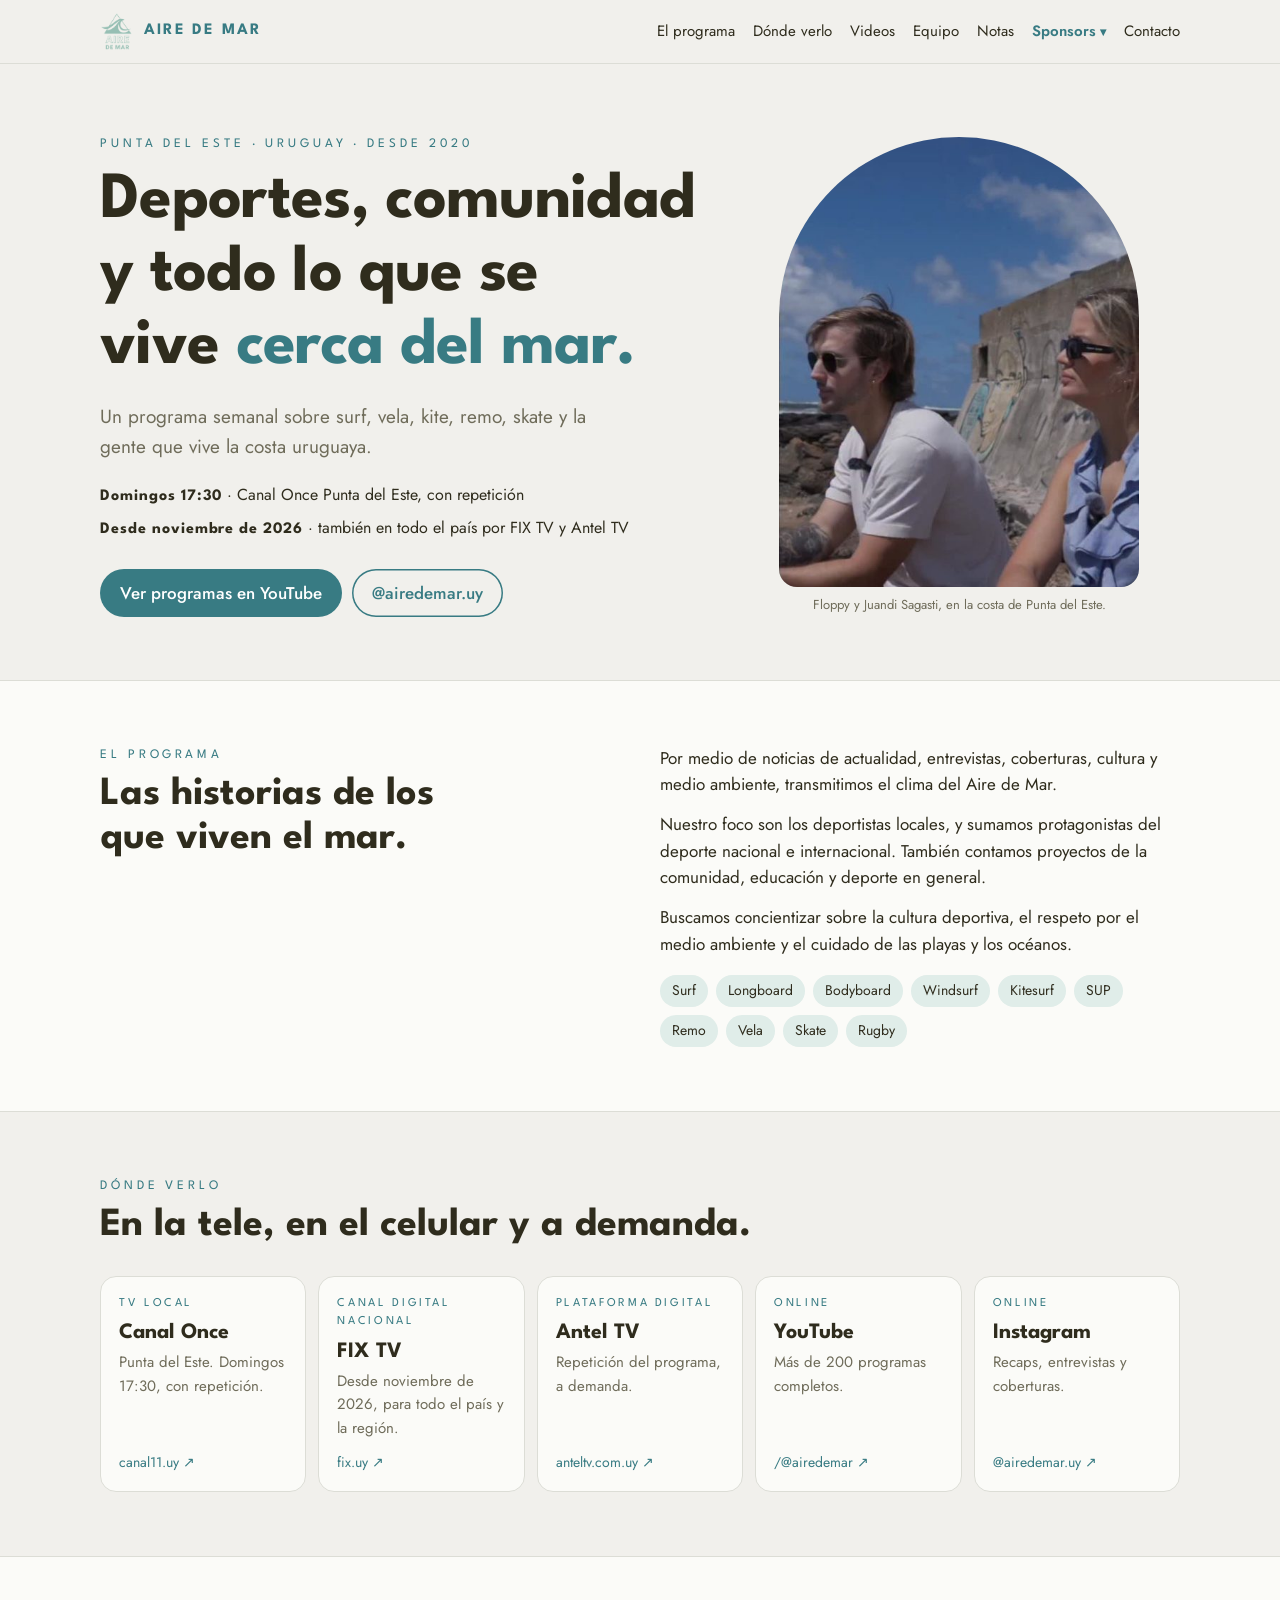
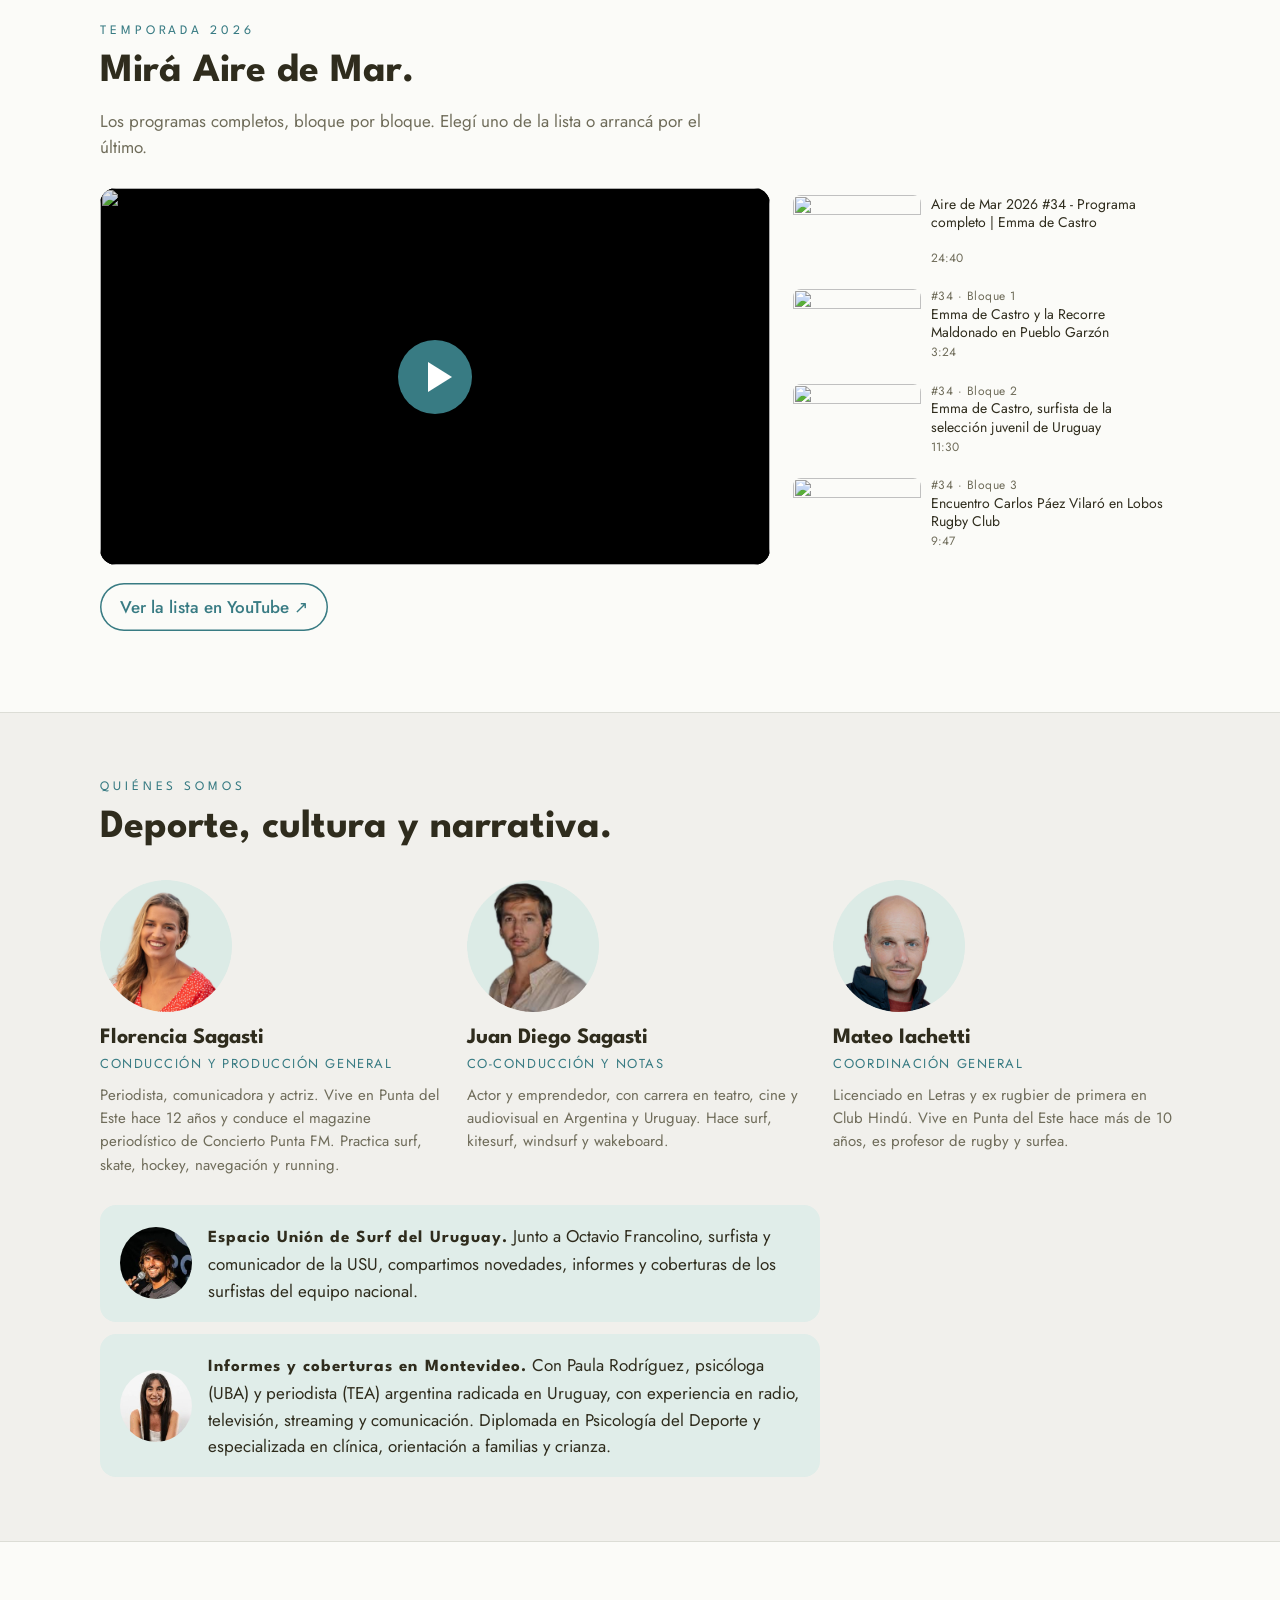
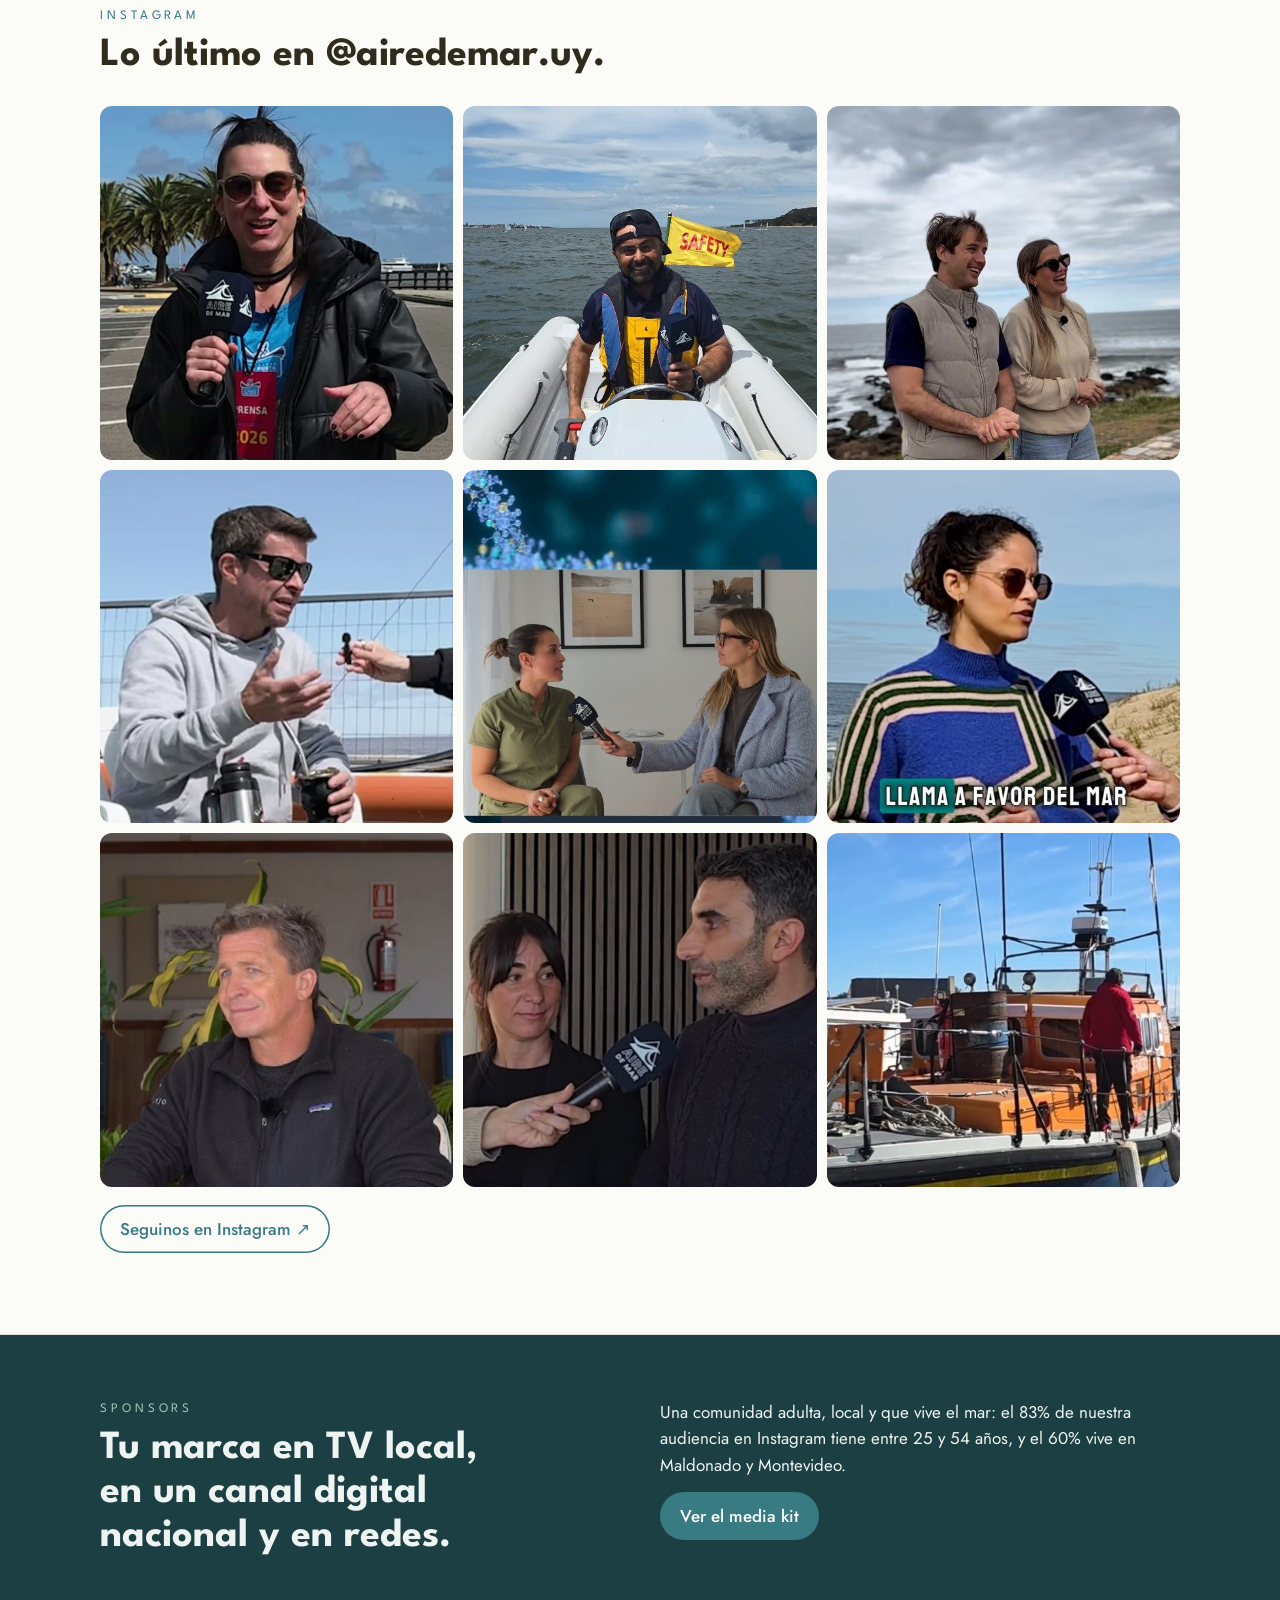
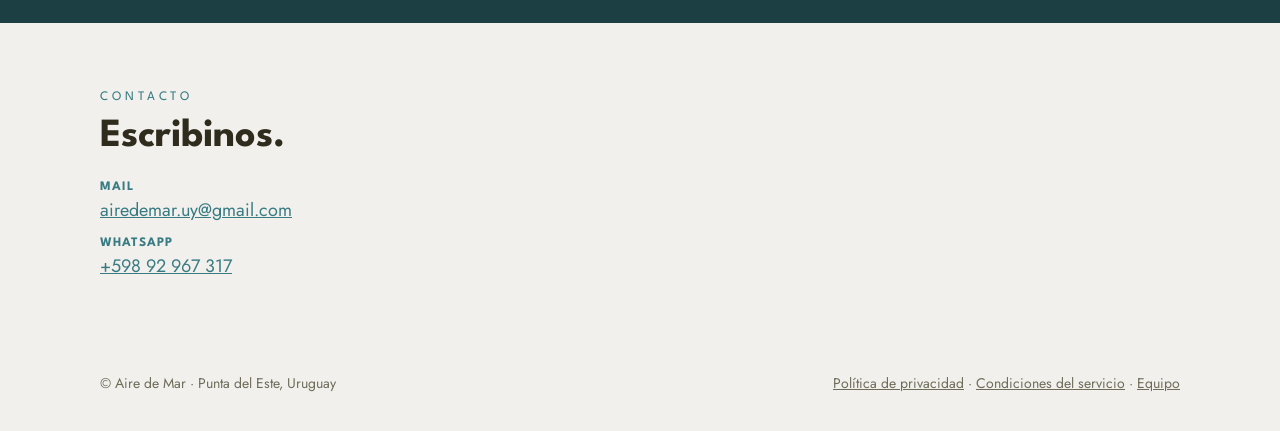
==== commit 2f5f7a27: "Actualiza notas de Instagram y videos de YouTube (automático)" ====
--- a/index.html
+++ b/index.html
@@ -91,113 +91,117 @@
       <div class="videos" data-lista="PLBpp16n7GHdg">
         <div class="reproductor">
           <!-- AUTO:reproductor -->
-          <button type="button" class="portada-video" data-video="8v2vDMA1YZU" data-i="0" aria-label="Reproducir el último programa"><img src="https://i.ytimg.com/vi/8v2vDMA1YZU/hqdefault.jpg" alt="" width="480" height="360"><span class="play" aria-hidden="true"></span></button>
+          <button type="button" class="portada-video" data-video="bNVhXBGu5vI" data-i="0" aria-label="Reproducir el último programa"><img src="https://i.ytimg.com/vi/bNVhXBGu5vI/hqdefault.jpg" alt="" width="480" height="360"><span class="play" aria-hidden="true"></span></button>
           <!-- /AUTO:reproductor -->
         </div>
         <ol class="cola" aria-label="Programas de la temporada 2026">
           <!-- AUTO:cola -->
-          <li><button type="button" data-video="8v2vDMA1YZU" data-i="0"><img src="https://i.ytimg.com/vi/8v2vDMA1YZU/mqdefault.jpg" alt="" loading="lazy" width="320" height="180"><span class="t"><small></small>Aire de Mar 2026 #33 - Programa completo | Fidel García Guevara</span><span class="d">26:25</span></button></li>
-          <li><button type="button" data-video="fevG0anfo_4" data-i="1"><img src="https://i.ytimg.com/vi/fevG0anfo_4/mqdefault.jpg" alt="" loading="lazy" width="320" height="180"><span class="t"><small>#33 · Bloque 1</small>Fidel García Guevara y la resiliencia costera en Maldonado</span><span class="d">3:49</span></button></li>
-          <li><button type="button" data-video="6xyBh0d1Gts" data-i="2"><img src="https://i.ytimg.com/vi/6xyBh0d1Gts/mqdefault.jpg" alt="" loading="lazy" width="320" height="180"><span class="t"><small>#33 · Bloque 2</small>Fidel García Guevara, entrenador de vela olímpica</span><span class="d">16:31</span></button></li>
-          <li><button type="button" data-video="ECi5AriGVEs" data-i="3"><img src="https://i.ytimg.com/vi/ECi5AriGVEs/mqdefault.jpg" alt="" loading="lazy" width="320" height="180"><span class="t"><small>#33 · Bloque 3</small>Inés Pereyra Rivero y su podcast sobre el océano</span><span class="d">6:07</span></button></li>
-          <li><button type="button" data-video="OxOPRnTPmbY" data-i="4"><img src="https://i.ytimg.com/vi/OxOPRnTPmbY/mqdefault.jpg" alt="" loading="lazy" width="320" height="180"><span class="t"><small></small>Aire de Mar 2026 #32 - Programa completo | Maira Villar</span><span class="d">24:54</span></button></li>
-          <li><button type="button" data-video="mE5nAXHVt8o" data-i="5"><img src="https://i.ytimg.com/vi/mE5nAXHVt8o/mqdefault.jpg" alt="" loading="lazy" width="320" height="180"><span class="t"><small>#32 · Bloque 1</small>Maira Villar y el autocross en Maldonado</span><span class="d">4:00</span></button></li>
-          <li><button type="button" data-video="J4I_EhviiCs" data-i="6"><img src="https://i.ytimg.com/vi/J4I_EhviiCs/mqdefault.jpg" alt="" loading="lazy" width="320" height="180"><span class="t"><small>#32 · Bloque 2</small>Maira Villar, instructora de vela en el Yacht Club Punta del Este</span><span class="d">13:45</span></button></li>
-          <li><button type="button" data-video="E1F8eDodqLA" data-i="7"><img src="https://i.ytimg.com/vi/E1F8eDodqLA/mqdefault.jpg" alt="" loading="lazy" width="320" height="180"><span class="t"><small>#32 · Bloque 3</small>Stand up paddle en Montevideo</span><span class="d">7:09</span></button></li>
-          <li><button type="button" data-video="U2nk7mH_H7c" data-i="8"><img src="https://i.ytimg.com/vi/U2nk7mH_H7c/mqdefault.jpg" alt="" loading="lazy" width="320" height="180"><span class="t"><small></small>Aire de Mar 2026 #31 - Programa completo | Santiago Melo y Julián Cabrera</span><span class="d">22:33</span></button></li>
-          <li><button type="button" data-video="6BtMhFwVcXA" data-i="9"><img src="https://i.ytimg.com/vi/6BtMhFwVcXA/mqdefault.jpg" alt="" loading="lazy" width="320" height="180"><span class="t"><small>#31 · Bloque 1</small>Santiago Melo y Julián Cabrera - Kayakeada Binacional en el río Uruguay</span><span class="d">6:35</span></button></li>
-          <li><button type="button" data-video="6c18ZDCjY3g" data-i="10"><img src="https://i.ytimg.com/vi/6c18ZDCjY3g/mqdefault.jpg" alt="" loading="lazy" width="320" height="180"><span class="t"><small>#31 · Bloque 2</small>Santiago Melo y Julián Cabrera (Entrevista)</span><span class="d">10:22</span></button></li>
-          <li><button type="button" data-video="eyv_K4Gonxk" data-i="11"><img src="https://i.ytimg.com/vi/eyv_K4Gonxk/mqdefault.jpg" alt="" loading="lazy" width="320" height="180"><span class="t"><small>#31 · Bloque 3</small>Uruguay en los Juegos Odesur 2026</span><span class="d">5:38</span></button></li>
-          <li><button type="button" data-video="kYPBixSknv0" data-i="12"><img src="https://i.ytimg.com/vi/kYPBixSknv0/mqdefault.jpg" alt="" loading="lazy" width="320" height="180"><span class="t"><small>#30 · Bloque 1</small>Martin Gorriti - Carrera Perez Scremini</span><span class="d">4:14</span></button></li>
-          <li><button type="button" data-video="ZpHWY17sLKk" data-i="13"><img src="https://i.ytimg.com/vi/ZpHWY17sLKk/mqdefault.jpg" alt="" loading="lazy" width="320" height="180"><span class="t"><small>#30 · Bloque 2</small>Martin Gorriti (Entrevista)</span><span class="d">9:42</span></button></li>
-          <li><button type="button" data-video="kQmK_agwL3Q" data-i="14"><img src="https://i.ytimg.com/vi/kQmK_agwL3Q/mqdefault.jpg" alt="" loading="lazy" width="320" height="180"><span class="t"><small>#30 · Bloque 3</small>Epigenética en Centro Eona</span><span class="d">9:17</span></button></li>
-          <li><button type="button" data-video="DI1UlK04Oto" data-i="15"><img src="https://i.ytimg.com/vi/DI1UlK04Oto/mqdefault.jpg" alt="" loading="lazy" width="320" height="180"><span class="t"><small>#29 · Bloque 1</small>Matías Otero - Recorre Maldonado San Carlos</span><span class="d">4:34</span></button></li>
-          <li><button type="button" data-video="k1AzC17XMW4" data-i="16"><img src="https://i.ytimg.com/vi/k1AzC17XMW4/mqdefault.jpg" alt="" loading="lazy" width="320" height="180"><span class="t"><small>#29 · Bloque 2</small>Matías Otero (Entrevista)</span><span class="d">16:07</span></button></li>
-          <li><button type="button" data-video="HB8G5Q9q0tg" data-i="17"><img src="https://i.ytimg.com/vi/HB8G5Q9q0tg/mqdefault.jpg" alt="" loading="lazy" width="320" height="180"><span class="t"><small>#29 · Bloque 3</small>Cobertura Paula Rodriguez Maraton PDE parte II</span><span class="d">6:40</span></button></li>
-          <li><button type="button" data-video="snBckOx8Erc" data-i="18"><img src="https://i.ytimg.com/vi/snBckOx8Erc/mqdefault.jpg" alt="" loading="lazy" width="320" height="180"><span class="t"><small>#28 · Bloque 1</small>Santi Medeiro - Pista de Skate San Carlos</span><span class="d">3:39</span></button></li>
-          <li><button type="button" data-video="8eL6XEld3Bk" data-i="19"><img src="https://i.ytimg.com/vi/8eL6XEld3Bk/mqdefault.jpg" alt="" loading="lazy" width="320" height="180"><span class="t"><small>#28 · Bloque 2</small>Santi Medeiro (Entrevista P1)</span><span class="d">10:51</span></button></li>
-          <li><button type="button" data-video="Y47aAS8DuzU" data-i="20"><img src="https://i.ytimg.com/vi/Y47aAS8DuzU/mqdefault.jpg" alt="" loading="lazy" width="320" height="180"><span class="t"><small>#28 · Bloque 3</small>Santi Medeiro (Entrevista P2)</span><span class="d">10:26</span></button></li>
-          <li><button type="button" data-video="sP3PAiQv_nQ" data-i="21"><img src="https://i.ytimg.com/vi/sP3PAiQv_nQ/mqdefault.jpg" alt="" loading="lazy" width="320" height="180"><span class="t"><small>#27 · Bloque 1</small>Julián Schweizer - Mural Marino Romanelli</span><span class="d">8:29</span></button></li>
-          <li><button type="button" data-video="r2rb2Q4jzAE" data-i="22"><img src="https://i.ytimg.com/vi/r2rb2Q4jzAE/mqdefault.jpg" alt="" loading="lazy" width="320" height="180"><span class="t"><small>#27 · Bloque 2</small>Julián Schweizer - Entrevista</span><span class="d">16:43</span></button></li>
-          <li><button type="button" data-video="x_FPuHD9ApU" data-i="23"><img src="https://i.ytimg.com/vi/x_FPuHD9ApU/mqdefault.jpg" alt="" loading="lazy" width="320" height="180"><span class="t"><small>#27 · Bloque 3</small>Maratón Punta del Este I</span><span class="d">3:53</span></button></li>
-          <li><button type="button" data-video="sfMTmUPi7rU" data-i="24"><img src="https://i.ytimg.com/vi/sfMTmUPi7rU/mqdefault.jpg" alt="" loading="lazy" width="320" height="180"><span class="t"><small>#26 · Bloque 1</small>Martin Ottado - ALAS Global Tour</span><span class="d">6:33</span></button></li>
-          <li><button type="button" data-video="hnj6sRfhgDs" data-i="25"><img src="https://i.ytimg.com/vi/hnj6sRfhgDs/mqdefault.jpg" alt="" loading="lazy" width="320" height="180"><span class="t"><small>#26 · Bloque 2</small>Martin Ottado - Entrevista</span><span class="d">13:08</span></button></li>
-          <li><button type="button" data-video="9TiL3c3Gc8s" data-i="26"><img src="https://i.ytimg.com/vi/9TiL3c3Gc8s/mqdefault.jpg" alt="" loading="lazy" width="320" height="180"><span class="t"><small>#26 · Bloque 3</small>YCPE Vela Punta del Este</span><span class="d">4:43</span></button></li>
-          <li><button type="button" data-video="ioOYDdu727A" data-i="27"><img src="https://i.ytimg.com/vi/ioOYDdu727A/mqdefault.jpg" alt="" loading="lazy" width="320" height="180"><span class="t"><small>#25 · Bloque 1</small>Federico Fischer - Turismo y deporte</span><span class="d">4:31</span></button></li>
-          <li><button type="button" data-video="exD7q_5jSrs" data-i="28"><img src="https://i.ytimg.com/vi/exD7q_5jSrs/mqdefault.jpg" alt="" loading="lazy" width="320" height="180"><span class="t"><small>#25 · Bloque 2</small>Federico Fischer, El Nido - Entrevista</span><span class="d">11:26</span></button></li>
-          <li><button type="button" data-video="caY4EY8p8eo" data-i="29"><img src="https://i.ytimg.com/vi/caY4EY8p8eo/mqdefault.jpg" alt="" loading="lazy" width="320" height="180"><span class="t"><small>#25 · Bloque 3</small>Federico Fischer, El Nido - Entrevista II parte</span><span class="d">10:13</span></button></li>
-          <li><button type="button" data-video="U5uYQCPAji8" data-i="30"><img src="https://i.ytimg.com/vi/U5uYQCPAji8/mqdefault.jpg" alt="" loading="lazy" width="320" height="180"><span class="t"><small>#24 · Bloque 1</small>Arnold Glutz - ALAS Panamá</span><span class="d">2:57</span></button></li>
-          <li><button type="button" data-video="g3rr3whHBPU" data-i="31"><img src="https://i.ytimg.com/vi/g3rr3whHBPU/mqdefault.jpg" alt="" loading="lazy" width="320" height="180"><span class="t"><small>#24 · Bloque 2</small>Arnold Glutz - Entrevista</span><span class="d">15:37</span></button></li>
-          <li><button type="button" data-video="JXre4fAxRs8" data-i="32"><img src="https://i.ytimg.com/vi/JXre4fAxRs8/mqdefault.jpg" alt="" loading="lazy" width="320" height="180"><span class="t"><small>#24 · Bloque 3</small>Psicología Deportiva &amp; Pelota al Medio a la Esperanza</span><span class="d">10:59</span></button></li>
-          <li><button type="button" data-video="qG0fY5iDzcg" data-i="33"><img src="https://i.ytimg.com/vi/qG0fY5iDzcg/mqdefault.jpg" alt="" loading="lazy" width="320" height="180"><span class="t"><small>#23 · Bloque 1</small>Gastón Pelaez / Clipper Race YCPE</span><span class="d">8:54</span></button></li>
-          <li><button type="button" data-video="kS9_gNaA8PE" data-i="34"><img src="https://i.ytimg.com/vi/kS9_gNaA8PE/mqdefault.jpg" alt="" loading="lazy" width="320" height="180"><span class="t"><small>#23 · Bloque 2</small>Gastón Pelaez</span><span class="d">14:12</span></button></li>
-          <li><button type="button" data-video="v1-XO0iH_Ds" data-i="35"><img src="https://i.ytimg.com/vi/v1-XO0iH_Ds/mqdefault.jpg" alt="" loading="lazy" width="320" height="180"><span class="t"><small>#23 · Bloque 3</small>ADES 30</span><span class="d">9:10</span></button></li>
-          <li><button type="button" data-video="a9wxAo8YOyQ" data-i="36"><img src="https://i.ytimg.com/vi/a9wxAo8YOyQ/mqdefault.jpg" alt="" loading="lazy" width="320" height="180"><span class="t"><small>#22 · Bloque 1</small>Balta Eiris - Maldonado Boxea</span><span class="d">6:50</span></button></li>
-          <li><button type="button" data-video="Ywvk1_Cq6E8" data-i="37"><img src="https://i.ytimg.com/vi/Ywvk1_Cq6E8/mqdefault.jpg" alt="" loading="lazy" width="320" height="180"><span class="t"><small>#22 · Bloque 2</small>Balta Eiris - Entrevista</span><span class="d">12:57</span></button></li>
-          <li><button type="button" data-video="SwjnD4siKvo" data-i="38"><img src="https://i.ytimg.com/vi/SwjnD4siKvo/mqdefault.jpg" alt="" loading="lazy" width="320" height="180"><span class="t"><small>#22 · Bloque 3</small>Encuentro Regional Rugby Punta del Este - UD Sailng</span><span class="d">7:47</span></button></li>
-          <li><button type="button" data-video="1JNAjnc3gZU" data-i="39"><img src="https://i.ytimg.com/vi/1JNAjnc3gZU/mqdefault.jpg" alt="" loading="lazy" width="320" height="180"><span class="t"><small>#21 · Bloque 1</small>Ricardo Franco - RCP en Playas</span><span class="d">5:47</span></button></li>
-          <li><button type="button" data-video="S1BxlVBa3-w" data-i="40"><img src="https://i.ytimg.com/vi/S1BxlVBa3-w/mqdefault.jpg" alt="" loading="lazy" width="320" height="180"><span class="t"><small>#21 · Bloque 2</small>Ricardo Franco - Entrevista</span><span class="d">15:50</span></button></li>
-          <li><button type="button" data-video="QUJibTKto28" data-i="41"><img src="https://i.ytimg.com/vi/QUJibTKto28/mqdefault.jpg" alt="" loading="lazy" width="320" height="180"><span class="t"><small>#21 · Bloque 3</small>ADES Maldonado, Uruguay</span><span class="d">9:15</span></button></li>
-          <li><button type="button" data-video="rke5RFFSDkQ" data-i="42"><img src="https://i.ytimg.com/vi/rke5RFFSDkQ/mqdefault.jpg" alt="" loading="lazy" width="320" height="180"><span class="t"><small>#20 · Bloque 1</small>Florence Romei Bown - Cultura y el mar: violín</span><span class="d">8:34</span></button></li>
-          <li><button type="button" data-video="vNhXBUUu62U" data-i="43"><img src="https://i.ytimg.com/vi/vNhXBUUu62U/mqdefault.jpg" alt="" loading="lazy" width="320" height="180"><span class="t"><small>#20 · Bloque 2</small>Florence Romei Bown - Entrevista</span><span class="d">15:07</span></button></li>
-          <li><button type="button" data-video="ZBgFL2WQ3cY" data-i="44"><img src="https://i.ytimg.com/vi/ZBgFL2WQ3cY/mqdefault.jpg" alt="" loading="lazy" width="320" height="180"><span class="t"><small>#20 · Bloque 3</small>Ambá 10 años</span><span class="d">4:43</span></button></li>
-          <li><button type="button" data-video="G6CKFeC-eoE" data-i="45"><img src="https://i.ytimg.com/vi/G6CKFeC-eoE/mqdefault.jpg" alt="" loading="lazy" width="320" height="180"><span class="t"><small>#19 · Bloque 1</small>Tadeo Arca - Recorre Maldonado</span><span class="d">7:04</span></button></li>
-          <li><button type="button" data-video="vpb-D-iqaWc" data-i="46"><img src="https://i.ytimg.com/vi/vpb-D-iqaWc/mqdefault.jpg" alt="" loading="lazy" width="320" height="180"><span class="t"><small>#19 · Bloque 2</small>Tadeo Arca - Entrevista</span><span class="d">16:08</span></button></li>
-          <li><button type="button" data-video="rwsNxzU2O6Q" data-i="47"><img src="https://i.ytimg.com/vi/rwsNxzU2O6Q/mqdefault.jpg" alt="" loading="lazy" width="320" height="180"><span class="t"><small>#19 · Bloque 3</small>Cultura y el Mar en Maldonado Nuevo</span><span class="d">8:07</span></button></li>
-          <li><button type="button" data-video="tvlyGcvpg98" data-i="48"><img src="https://i.ytimg.com/vi/tvlyGcvpg98/mqdefault.jpg" alt="" loading="lazy" width="320" height="180"><span class="t"><small>#18 · Bloque 1</small>Lucas Nieves - Ambá Yerba Mate</span><span class="d">5:28</span></button></li>
-          <li><button type="button" data-video="3DU3pdTWjMo" data-i="49"><img src="https://i.ytimg.com/vi/3DU3pdTWjMo/mqdefault.jpg" alt="" loading="lazy" width="320" height="180"><span class="t"><small>#18 · Bloque 2</small>Lucas Nieves - Entrevista</span><span class="d">14:28</span></button></li>
-          <li><button type="button" data-video="WXm9Y3zDhos" data-i="50"><img src="https://i.ytimg.com/vi/WXm9Y3zDhos/mqdefault.jpg" alt="" loading="lazy" width="320" height="180"><span class="t"><small>#18 · Bloque 3</small>Pottasium Ottado en El Salvador</span><span class="d">9:19</span></button></li>
-          <li><button type="button" data-video="btjuDLM2C2Q" data-i="51"><img src="https://i.ytimg.com/vi/btjuDLM2C2Q/mqdefault.jpg" alt="" loading="lazy" width="320" height="180"><span class="t"><small>#17 · Bloque 1</small>Pía Bobadilla - Teatro MACA</span><span class="d">5:12</span></button></li>
-          <li><button type="button" data-video="3YGtXu8n13k" data-i="52"><img src="https://i.ytimg.com/vi/3YGtXu8n13k/mqdefault.jpg" alt="" loading="lazy" width="320" height="180"><span class="t"><small>#17 · Bloque 2</small>Pía Bobadilla Bodyboard</span><span class="d">12:13</span></button></li>
-          <li><button type="button" data-video="Yb3DwSLrU0s" data-i="53"><img src="https://i.ytimg.com/vi/Yb3DwSLrU0s/mqdefault.jpg" alt="" loading="lazy" width="320" height="180"><span class="t"><small>#17 · Bloque 3</small>10 AÑOS AMBÁ</span><span class="d">10:23</span></button></li>
-          <li><button type="button" data-video="IW3Wbnk0iYc" data-i="54"><img src="https://i.ytimg.com/vi/IW3Wbnk0iYc/mqdefault.jpg" alt="" loading="lazy" width="320" height="180"><span class="t"><small>#16 · Bloque 1</small>Inés Beisso</span><span class="d">4:59</span></button></li>
-          <li><button type="button" data-video="o1JtGrRGxgg" data-i="55"><img src="https://i.ytimg.com/vi/o1JtGrRGxgg/mqdefault.jpg" alt="" loading="lazy" width="320" height="180"><span class="t"><small>#16 · Bloque 2</small>Inés Beisso</span><span class="d">11:50</span></button></li>
-          <li><button type="button" data-video="mAfINZnMgX0" data-i="56"><img src="https://i.ytimg.com/vi/mAfINZnMgX0/mqdefault.jpg" alt="" loading="lazy" width="320" height="180"><span class="t"><small>#16 · Bloque 3</small>Surf Uruguay Raw - Lecorch Photo</span><span class="d">4:39</span></button></li>
-          <li><button type="button" data-video="ydAeBBFWs-Y" data-i="57"><img src="https://i.ytimg.com/vi/ydAeBBFWs-Y/mqdefault.jpg" alt="" loading="lazy" width="320" height="180"><span class="t"><small>#15 · Bloque 1</small>Juan Brun - Recorre Maldonado</span><span class="d">5:18</span></button></li>
-          <li><button type="button" data-video="nE1nGJ7ksSE" data-i="58"><img src="https://i.ytimg.com/vi/nE1nGJ7ksSE/mqdefault.jpg" alt="" loading="lazy" width="320" height="180"><span class="t"><small>#15 · Bloque 2</small>Juan Brun Bodyboard</span><span class="d">13:19</span></button></li>
-          <li><button type="button" data-video="iI9JNdSXod8" data-i="59"><img src="https://i.ytimg.com/vi/iI9JNdSXod8/mqdefault.jpg" alt="" loading="lazy" width="320" height="180"><span class="t"><small>#15 · Bloque 3</small>CT Punta Roca - Recuperación faja costera Solis</span><span class="d">9:18</span></button></li>
-          <li><button type="button" data-video="mc9ceSLaCys" data-i="60"><img src="https://i.ytimg.com/vi/mc9ceSLaCys/mqdefault.jpg" alt="" loading="lazy" width="320" height="180"><span class="t"><small>#14 · Bloque 1</small>Hernan Silva - Teatro en Maldonado</span><span class="d">5:20</span></button></li>
-          <li><button type="button" data-video="v_BnY65wI_4" data-i="61"><img src="https://i.ytimg.com/vi/v_BnY65wI_4/mqdefault.jpg" alt="" loading="lazy" width="320" height="180"><span class="t"><small>#14 · Bloque 2</small>Hernán Silva</span><span class="d">8:57</span></button></li>
-          <li><button type="button" data-video="kFq5q8KMlHs" data-i="62"><img src="https://i.ytimg.com/vi/kFq5q8KMlHs/mqdefault.jpg" alt="" loading="lazy" width="320" height="180"><span class="t"><small>#14 · Bloque 3</small>De la gata Surf - Moda Sustentable</span><span class="d">10:38</span></button></li>
-          <li><button type="button" data-video="b9x7kCEEuzQ" data-i="63"><img src="https://i.ytimg.com/vi/b9x7kCEEuzQ/mqdefault.jpg" alt="" loading="lazy" width="320" height="180"><span class="t"><small>#13 · Bloque 1</small>De la gata Surf &amp;Terra Bio en Lobos</span><span class="d">3:54</span></button></li>
-          <li><button type="button" data-video="j6kDrlDNSs0" data-i="64"><img src="https://i.ytimg.com/vi/j6kDrlDNSs0/mqdefault.jpg" alt="" loading="lazy" width="320" height="180"><span class="t"><small>#13 · Bloque 2</small>Mariana Felix - De la gata Surf - Entrevista</span><span class="d">14:48</span></button></li>
-          <li><button type="button" data-video="tPNpZ4EQOmo" data-i="65"><img src="https://i.ytimg.com/vi/tPNpZ4EQOmo/mqdefault.jpg" alt="" loading="lazy" width="320" height="180"><span class="t"><small>#13 · Bloque 3</small>Nado en Aguas Abiertas NAF La Barra</span><span class="d">5:27</span></button></li>
-          <li><button type="button" data-video="P4emU4ues_I" data-i="66"><img src="https://i.ytimg.com/vi/P4emU4ues_I/mqdefault.jpg" alt="" loading="lazy" width="320" height="180"><span class="t"><small>#12 · Bloque 1</small>Sofi Knüppel</span><span class="d">2:27</span></button></li>
-          <li><button type="button" data-video="AplY8hN6N-k" data-i="67"><img src="https://i.ytimg.com/vi/AplY8hN6N-k/mqdefault.jpg" alt="" loading="lazy" width="320" height="180"><span class="t"><small>#12 · Bloque 2</small>Sofi Knüppel - Entrevista</span><span class="d">15:00</span></button></li>
-          <li><button type="button" data-video="XxG3K1bOtvM" data-i="68"><img src="https://i.ytimg.com/vi/XxG3K1bOtvM/mqdefault.jpg" alt="" loading="lazy" width="320" height="180"><span class="t"><small>#12 · Bloque 3</small>Campeonato Uruguayo Bodyboard</span><span class="d">12:23</span></button></li>
-          <li><button type="button" data-video="EgGE2xvqdlE" data-i="69"><img src="https://i.ytimg.com/vi/EgGE2xvqdlE/mqdefault.jpg" alt="" loading="lazy" width="320" height="180"><span class="t"><small>#11 · Bloque 1</small>Vicky Artigas - Skate Los Dedos</span><span class="d">5:38</span></button></li>
-          <li><button type="button" data-video="iuAytOkzEMg" data-i="70"><img src="https://i.ytimg.com/vi/iuAytOkzEMg/mqdefault.jpg" alt="" loading="lazy" width="320" height="180"><span class="t"><small>#11 · Bloque 2</small>Vicky Artigas - Entrevista</span><span class="d">12:57</span></button></li>
-          <li><button type="button" data-video="BsIU5Z7OVjQ" data-i="71"><img src="https://i.ytimg.com/vi/BsIU5Z7OVjQ/mqdefault.jpg" alt="" loading="lazy" width="320" height="180"><span class="t"><small>#11 · Bloque 3</small>Gauchos del Mar - Antártida DI</span><span class="d">6:24</span></button></li>
-          <li><button type="button" data-video="lh7h3DuZjv8" data-i="72"><img src="https://i.ytimg.com/vi/lh7h3DuZjv8/mqdefault.jpg" alt="" loading="lazy" width="320" height="180"><span class="t"><small>#10 · Bloque 1</small>Octavio Francolino - Juli Schweizer</span><span class="d">5:45</span></button></li>
-          <li><button type="button" data-video="-2H6n7pIx0o" data-i="73"><img src="https://i.ytimg.com/vi/-2H6n7pIx0o/mqdefault.jpg" alt="" loading="lazy" width="320" height="180"><span class="t"><small>#10 · Bloque 2</small>Octavio Francolino - Entrevista</span><span class="d">13:28</span></button></li>
-          <li><button type="button" data-video="k99M6Jc27yg" data-i="74"><img src="https://i.ytimg.com/vi/k99M6Jc27yg/mqdefault.jpg" alt="" loading="lazy" width="320" height="180"><span class="t"><small>#10 · Bloque 3</small>Skate en Punta del Este con Cami Martinez / Sup Foil José Ignacio</span><span class="d">7:56</span></button></li>
-          <li><button type="button" data-video="gwHA_UCQYAU" data-i="75"><img src="https://i.ytimg.com/vi/gwHA_UCQYAU/mqdefault.jpg" alt="" loading="lazy" width="320" height="180"><span class="t"><small>#9 · Bloque 1</small>Santi González - Campeonato SUP Surf</span><span class="d">5:56</span></button></li>
-          <li><button type="button" data-video="7b3bYIk7_dg" data-i="76"><img src="https://i.ytimg.com/vi/7b3bYIk7_dg/mqdefault.jpg" alt="" loading="lazy" width="320" height="180"><span class="t"><small>#9 · Bloque 2</small>Santi González - Entrevista</span><span class="d">14:06</span></button></li>
-          <li><button type="button" data-video="tQ8eVHoas7s" data-i="77"><img src="https://i.ytimg.com/vi/tQ8eVHoas7s/mqdefault.jpg" alt="" loading="lazy" width="320" height="180"><span class="t"><small>#9 · Bloque 3</small>Campeonato Juvenil Surf USU Emir</span><span class="d">8:47</span></button></li>
-          <li><button type="button" data-video="gbbgn0YjTCU" data-i="78"><img src="https://i.ytimg.com/vi/gbbgn0YjTCU/mqdefault.jpg" alt="" loading="lazy" width="320" height="180"><span class="t"><small>#8 · Bloque 1</small>Alejandro Ottado USU - Torneo Raymondo</span><span class="d">3:49</span></button></li>
-          <li><button type="button" data-video="gVhEY-MK2Uk" data-i="79"><img src="https://i.ytimg.com/vi/gVhEY-MK2Uk/mqdefault.jpg" alt="" loading="lazy" width="320" height="180"><span class="t"><small>#8 · Bloque 2</small>Alejandro Ottado - Entrevista</span><span class="d">17:11</span></button></li>
-          <li><button type="button" data-video="HUtbIetoIfw" data-i="80"><img src="https://i.ytimg.com/vi/HUtbIetoIfw/mqdefault.jpg" alt="" loading="lazy" width="320" height="180"><span class="t"><small>#8 · Bloque 3</small>Rip Curl Pro Uruguay 2026 USU</span><span class="d">7:15</span></button></li>
-          <li><button type="button" data-video="uMrfH-ySOzc" data-i="81"><img src="https://i.ytimg.com/vi/uMrfH-ySOzc/mqdefault.jpg" alt="" loading="lazy" width="320" height="180"><span class="t"><small>#7 · Bloque 1</small>Tito Díaz Bonilla - Kayak Xperience Punta</span><span class="d">5:42</span></button></li>
-          <li><button type="button" data-video="Raf7pRGbvNk" data-i="82"><img src="https://i.ytimg.com/vi/Raf7pRGbvNk/mqdefault.jpg" alt="" loading="lazy" width="320" height="180"><span class="t"><small>#7 · Bloque 2</small>Tito Díaz Bonilla - Entrevista</span><span class="d">12:38</span></button></li>
-          <li><button type="button" data-video="o3qT2BHD5d0" data-i="83"><img src="https://i.ytimg.com/vi/o3qT2BHD5d0/mqdefault.jpg" alt="" loading="lazy" width="320" height="180"><span class="t"><small>#7 · Bloque 3</small>Retiro Surf La Paloma Juli Schweizer</span><span class="d">12:24</span></button></li>
-          <li><button type="button" data-video="s4r-jEB1oso" data-i="84"><img src="https://i.ytimg.com/vi/s4r-jEB1oso/mqdefault.jpg" alt="" loading="lazy" width="320" height="180"><span class="t"><small>#6 · Bloque 1</small>Ignacio Rodriguez - Campeonato SUP 2026</span><span class="d">3:17</span></button></li>
-          <li><button type="button" data-video="POYe9oByIeg" data-i="85"><img src="https://i.ytimg.com/vi/POYe9oByIeg/mqdefault.jpg" alt="" loading="lazy" width="320" height="180"><span class="t"><small>#6 · Bloque 2</small>Ignacio Rodriguez Skate - Entrevista</span><span class="d">11:40</span></button></li>
-          <li><button type="button" data-video="2NiwrMaFsGA" data-i="86"><img src="https://i.ytimg.com/vi/2NiwrMaFsGA/mqdefault.jpg" alt="" loading="lazy" width="320" height="180"><span class="t"><small>#6 · Bloque 3</small>Gastón Tournier en MACA + CT WSL Bells</span><span class="d">7:26</span></button></li>
-          <li><button type="button" data-video="BlM1PDZNQno" data-i="87"><img src="https://i.ytimg.com/vi/BlM1PDZNQno/mqdefault.jpg" alt="" loading="lazy" width="320" height="180"><span class="t"><small>#5 · Bloque 1</small>Javi Azcurra</span><span class="d">4:32</span></button></li>
-          <li><button type="button" data-video="K6kA8yHRLYo" data-i="88"><img src="https://i.ytimg.com/vi/K6kA8yHRLYo/mqdefault.jpg" alt="" loading="lazy" width="320" height="180"><span class="t"><small>#5 · Bloque 2</small>Javi Azcurra - Entrevista</span><span class="d">13:02</span></button></li>
-          <li><button type="button" data-video="1LcH3R4XgS8" data-i="89"><img src="https://i.ytimg.com/vi/1LcH3R4XgS8/mqdefault.jpg" alt="" loading="lazy" width="320" height="180"><span class="t"><small>#5 · Bloque 3</small>Campeonato Surfskate La Barra</span><span class="d">6:43</span></button></li>
-          <li><button type="button" data-video="H43hPJ7lcvI" data-i="90"><img src="https://i.ytimg.com/vi/H43hPJ7lcvI/mqdefault.jpg" alt="" loading="lazy" width="320" height="180"><span class="t"><small>#4 · Bloque 1</small>Joselo López / Antártida Dominio Uno en MACA</span><span class="d">4:56</span></button></li>
-          <li><button type="button" data-video="XoAEaPN9c4E" data-i="91"><img src="https://i.ytimg.com/vi/XoAEaPN9c4E/mqdefault.jpg" alt="" loading="lazy" width="320" height="180"><span class="t"><small>#4 · Bloque 2</small>Joselo López - Entrevista</span><span class="d">15:25</span></button></li>
-          <li><button type="button" data-video="4SkqNYw3obs" data-i="92"><img src="https://i.ytimg.com/vi/4SkqNYw3obs/mqdefault.jpg" alt="" loading="lazy" width="320" height="180"><span class="t"><small>#4 · Bloque 3</small>Copa Toyota Río de La Plata Punta del Este - ALAS surf</span><span class="d">7:10</span></button></li>
-          <li><button type="button" data-video="I_R-Unidfns" data-i="93"><img src="https://i.ytimg.com/vi/I_R-Unidfns/mqdefault.jpg" alt="" loading="lazy" width="320" height="180"><span class="t"><small>#3 · Bloque 1</small>Mili Capdevila Yoga Rock - Iberoamericano Triatlón</span><span class="d">6:06</span></button></li>
-          <li><button type="button" data-video="oGshy-Odqww" data-i="94"><img src="https://i.ytimg.com/vi/oGshy-Odqww/mqdefault.jpg" alt="" loading="lazy" width="320" height="180"><span class="t"><small>#3 · Bloque 2</small>Mili Capdevila Yoga Rock - Del mar a la montaña - Entrevista</span><span class="d">14:59</span></button></li>
-          <li><button type="button" data-video="QDy5hTjtQfA" data-i="95"><img src="https://i.ytimg.com/vi/QDy5hTjtQfA/mqdefault.jpg" alt="" loading="lazy" width="320" height="180"><span class="t"><small>#3 · Bloque 3</small>Campeonato Uruguayo Juvenil Surf USU</span><span class="d">8:35</span></button></li>
-          <li><button type="button" data-video="1iyUfge_-jA" data-i="96"><img src="https://i.ytimg.com/vi/1iyUfge_-jA/mqdefault.jpg" alt="" loading="lazy" width="320" height="180"><span class="t"><small>#2 · Bloque 1</small>Lula Gil Water Journey - Travesía Nado La Barra</span><span class="d">3:56</span></button></li>
-          <li><button type="button" data-video="A1giP2XhvnA" data-i="97"><img src="https://i.ytimg.com/vi/A1giP2XhvnA/mqdefault.jpg" alt="" loading="lazy" width="320" height="180"><span class="t"><small>#2 · Bloque 2</small>Lula Gil Water Journey &quot;Del Mar a la Montaña&quot; - Entrevista</span><span class="d">11:03</span></button></li>
-          <li><button type="button" data-video="t8FsqGCpTZc" data-i="98"><img src="https://i.ytimg.com/vi/t8FsqGCpTZc/mqdefault.jpg" alt="" loading="lazy" width="320" height="180"><span class="t"><small>#2 · Bloque 3</small>Ironman 70.3 Punta del Este / Del Mar a la Montaña</span><span class="d">12:21</span></button></li>
-          <li><button type="button" data-video="x8QZkUdFHHE" data-i="99"><img src="https://i.ytimg.com/vi/x8QZkUdFHHE/mqdefault.jpg" alt="" loading="lazy" width="320" height="180"><span class="t"><small>#1 · Bloque 1</small>Javi Gonzalez</span><span class="d">4:13</span></button></li>
-          <li><button type="button" data-video="lx8_vuEGT0A" data-i="100"><img src="https://i.ytimg.com/vi/lx8_vuEGT0A/mqdefault.jpg" alt="" loading="lazy" width="320" height="180"><span class="t"><small>#1 · Bloque 2</small>Javi Gonzalez</span><span class="d">14:12</span></button></li>
-          <li><button type="button" data-video="fNV_CqIFObo" data-i="101"><img src="https://i.ytimg.com/vi/fNV_CqIFObo/mqdefault.jpg" alt="" loading="lazy" width="320" height="180"><span class="t"><small>#1 · Bloque 3</small>Brigade Cup Glassy Waves</span><span class="d">6:07</span></button></li>
+          <li><button type="button" data-video="bNVhXBGu5vI" data-i="0"><img src="https://i.ytimg.com/vi/bNVhXBGu5vI/mqdefault.jpg" alt="" loading="lazy" width="320" height="180"><span class="t"><small></small>Aire de Mar 2026 #34 - Programa completo | Emma de Castro</span><span class="d">24:40</span></button></li>
+          <li><button type="button" data-video="vvJP-kRojcc" data-i="1"><img src="https://i.ytimg.com/vi/vvJP-kRojcc/mqdefault.jpg" alt="" loading="lazy" width="320" height="180"><span class="t"><small>#34 · Bloque 1</small>Emma de Castro y la Recorre Maldonado en Pueblo Garzón</span><span class="d">3:24</span></button></li>
+          <li><button type="button" data-video="Q_fdeLj2DTY" data-i="2"><img src="https://i.ytimg.com/vi/Q_fdeLj2DTY/mqdefault.jpg" alt="" loading="lazy" width="320" height="180"><span class="t"><small>#34 · Bloque 2</small>Emma de Castro, surfista de la selección juvenil de Uruguay</span><span class="d">11:30</span></button></li>
+          <li><button type="button" data-video="wNCNDN4VPpA" data-i="3"><img src="https://i.ytimg.com/vi/wNCNDN4VPpA/mqdefault.jpg" alt="" loading="lazy" width="320" height="180"><span class="t"><small>#34 · Bloque 3</small>Encuentro Carlos Páez Vilaró en Lobos Rugby Club</span><span class="d">9:47</span></button></li>
+          <li><button type="button" data-video="8v2vDMA1YZU" data-i="4"><img src="https://i.ytimg.com/vi/8v2vDMA1YZU/mqdefault.jpg" alt="" loading="lazy" width="320" height="180"><span class="t"><small></small>Aire de Mar 2026 #33 - Programa completo | Fidel García Guevara</span><span class="d">26:25</span></button></li>
+          <li><button type="button" data-video="fevG0anfo_4" data-i="5"><img src="https://i.ytimg.com/vi/fevG0anfo_4/mqdefault.jpg" alt="" loading="lazy" width="320" height="180"><span class="t"><small>#33 · Bloque 1</small>Fidel García Guevara y la resiliencia costera en Maldonado</span><span class="d">3:49</span></button></li>
+          <li><button type="button" data-video="6xyBh0d1Gts" data-i="6"><img src="https://i.ytimg.com/vi/6xyBh0d1Gts/mqdefault.jpg" alt="" loading="lazy" width="320" height="180"><span class="t"><small>#33 · Bloque 2</small>Fidel García Guevara, entrenador de vela olímpica</span><span class="d">16:31</span></button></li>
+          <li><button type="button" data-video="ECi5AriGVEs" data-i="7"><img src="https://i.ytimg.com/vi/ECi5AriGVEs/mqdefault.jpg" alt="" loading="lazy" width="320" height="180"><span class="t"><small>#33 · Bloque 3</small>Inés Pereyra Rivero y su podcast sobre el océano</span><span class="d">6:07</span></button></li>
+          <li><button type="button" data-video="OxOPRnTPmbY" data-i="8"><img src="https://i.ytimg.com/vi/OxOPRnTPmbY/mqdefault.jpg" alt="" loading="lazy" width="320" height="180"><span class="t"><small></small>Aire de Mar 2026 #32 - Programa completo | Maira Villar</span><span class="d">24:54</span></button></li>
+          <li><button type="button" data-video="mE5nAXHVt8o" data-i="9"><img src="https://i.ytimg.com/vi/mE5nAXHVt8o/mqdefault.jpg" alt="" loading="lazy" width="320" height="180"><span class="t"><small>#32 · Bloque 1</small>Maira Villar y el autocross en Maldonado</span><span class="d">4:00</span></button></li>
+          <li><button type="button" data-video="J4I_EhviiCs" data-i="10"><img src="https://i.ytimg.com/vi/J4I_EhviiCs/mqdefault.jpg" alt="" loading="lazy" width="320" height="180"><span class="t"><small>#32 · Bloque 2</small>Maira Villar, instructora de vela en el Yacht Club Punta del Este</span><span class="d">13:45</span></button></li>
+          <li><button type="button" data-video="E1F8eDodqLA" data-i="11"><img src="https://i.ytimg.com/vi/E1F8eDodqLA/mqdefault.jpg" alt="" loading="lazy" width="320" height="180"><span class="t"><small>#32 · Bloque 3</small>Stand up paddle en Montevideo</span><span class="d">7:09</span></button></li>
+          <li><button type="button" data-video="U2nk7mH_H7c" data-i="12"><img src="https://i.ytimg.com/vi/U2nk7mH_H7c/mqdefault.jpg" alt="" loading="lazy" width="320" height="180"><span class="t"><small></small>Aire de Mar 2026 #31 - Programa completo | Santiago Melo y Julián Cabrera</span><span class="d">22:33</span></button></li>
+          <li><button type="button" data-video="6BtMhFwVcXA" data-i="13"><img src="https://i.ytimg.com/vi/6BtMhFwVcXA/mqdefault.jpg" alt="" loading="lazy" width="320" height="180"><span class="t"><small>#31 · Bloque 1</small>Santiago Melo y Julián Cabrera - Kayakeada Binacional en el río Uruguay</span><span class="d">6:35</span></button></li>
+          <li><button type="button" data-video="6c18ZDCjY3g" data-i="14"><img src="https://i.ytimg.com/vi/6c18ZDCjY3g/mqdefault.jpg" alt="" loading="lazy" width="320" height="180"><span class="t"><small>#31 · Bloque 2</small>Santiago Melo y Julián Cabrera (Entrevista)</span><span class="d">10:22</span></button></li>
+          <li><button type="button" data-video="eyv_K4Gonxk" data-i="15"><img src="https://i.ytimg.com/vi/eyv_K4Gonxk/mqdefault.jpg" alt="" loading="lazy" width="320" height="180"><span class="t"><small>#31 · Bloque 3</small>Uruguay en los Juegos Odesur 2026</span><span class="d">5:38</span></button></li>
+          <li><button type="button" data-video="kYPBixSknv0" data-i="16"><img src="https://i.ytimg.com/vi/kYPBixSknv0/mqdefault.jpg" alt="" loading="lazy" width="320" height="180"><span class="t"><small>#30 · Bloque 1</small>Martin Gorriti - Carrera Perez Scremini</span><span class="d">4:14</span></button></li>
+          <li><button type="button" data-video="ZpHWY17sLKk" data-i="17"><img src="https://i.ytimg.com/vi/ZpHWY17sLKk/mqdefault.jpg" alt="" loading="lazy" width="320" height="180"><span class="t"><small>#30 · Bloque 2</small>Martin Gorriti (Entrevista)</span><span class="d">9:42</span></button></li>
+          <li><button type="button" data-video="kQmK_agwL3Q" data-i="18"><img src="https://i.ytimg.com/vi/kQmK_agwL3Q/mqdefault.jpg" alt="" loading="lazy" width="320" height="180"><span class="t"><small>#30 · Bloque 3</small>Epigenética en Centro Eona</span><span class="d">9:17</span></button></li>
+          <li><button type="button" data-video="DI1UlK04Oto" data-i="19"><img src="https://i.ytimg.com/vi/DI1UlK04Oto/mqdefault.jpg" alt="" loading="lazy" width="320" height="180"><span class="t"><small>#29 · Bloque 1</small>Matías Otero - Recorre Maldonado San Carlos</span><span class="d">4:34</span></button></li>
+          <li><button type="button" data-video="k1AzC17XMW4" data-i="20"><img src="https://i.ytimg.com/vi/k1AzC17XMW4/mqdefault.jpg" alt="" loading="lazy" width="320" height="180"><span class="t"><small>#29 · Bloque 2</small>Matías Otero (Entrevista)</span><span class="d">16:07</span></button></li>
+          <li><button type="button" data-video="HB8G5Q9q0tg" data-i="21"><img src="https://i.ytimg.com/vi/HB8G5Q9q0tg/mqdefault.jpg" alt="" loading="lazy" width="320" height="180"><span class="t"><small>#29 · Bloque 3</small>Cobertura Paula Rodriguez Maraton PDE parte II</span><span class="d">6:40</span></button></li>
+          <li><button type="button" data-video="snBckOx8Erc" data-i="22"><img src="https://i.ytimg.com/vi/snBckOx8Erc/mqdefault.jpg" alt="" loading="lazy" width="320" height="180"><span class="t"><small>#28 · Bloque 1</small>Santi Medeiro - Pista de Skate San Carlos</span><span class="d">3:39</span></button></li>
+          <li><button type="button" data-video="8eL6XEld3Bk" data-i="23"><img src="https://i.ytimg.com/vi/8eL6XEld3Bk/mqdefault.jpg" alt="" loading="lazy" width="320" height="180"><span class="t"><small>#28 · Bloque 2</small>Santi Medeiro (Entrevista P1)</span><span class="d">10:51</span></button></li>
+          <li><button type="button" data-video="Y47aAS8DuzU" data-i="24"><img src="https://i.ytimg.com/vi/Y47aAS8DuzU/mqdefault.jpg" alt="" loading="lazy" width="320" height="180"><span class="t"><small>#28 · Bloque 3</small>Santi Medeiro (Entrevista P2)</span><span class="d">10:26</span></button></li>
+          <li><button type="button" data-video="sP3PAiQv_nQ" data-i="25"><img src="https://i.ytimg.com/vi/sP3PAiQv_nQ/mqdefault.jpg" alt="" loading="lazy" width="320" height="180"><span class="t"><small>#27 · Bloque 1</small>Julián Schweizer - Mural Marino Romanelli</span><span class="d">8:29</span></button></li>
+          <li><button type="button" data-video="r2rb2Q4jzAE" data-i="26"><img src="https://i.ytimg.com/vi/r2rb2Q4jzAE/mqdefault.jpg" alt="" loading="lazy" width="320" height="180"><span class="t"><small>#27 · Bloque 2</small>Julián Schweizer - Entrevista</span><span class="d">16:43</span></button></li>
+          <li><button type="button" data-video="x_FPuHD9ApU" data-i="27"><img src="https://i.ytimg.com/vi/x_FPuHD9ApU/mqdefault.jpg" alt="" loading="lazy" width="320" height="180"><span class="t"><small>#27 · Bloque 3</small>Maratón Punta del Este I</span><span class="d">3:53</span></button></li>
+          <li><button type="button" data-video="sfMTmUPi7rU" data-i="28"><img src="https://i.ytimg.com/vi/sfMTmUPi7rU/mqdefault.jpg" alt="" loading="lazy" width="320" height="180"><span class="t"><small>#26 · Bloque 1</small>Martin Ottado - ALAS Global Tour</span><span class="d">6:33</span></button></li>
+          <li><button type="button" data-video="hnj6sRfhgDs" data-i="29"><img src="https://i.ytimg.com/vi/hnj6sRfhgDs/mqdefault.jpg" alt="" loading="lazy" width="320" height="180"><span class="t"><small>#26 · Bloque 2</small>Martin Ottado - Entrevista</span><span class="d">13:08</span></button></li>
+          <li><button type="button" data-video="9TiL3c3Gc8s" data-i="30"><img src="https://i.ytimg.com/vi/9TiL3c3Gc8s/mqdefault.jpg" alt="" loading="lazy" width="320" height="180"><span class="t"><small>#26 · Bloque 3</small>YCPE Vela Punta del Este</span><span class="d">4:43</span></button></li>
+          <li><button type="button" data-video="ioOYDdu727A" data-i="31"><img src="https://i.ytimg.com/vi/ioOYDdu727A/mqdefault.jpg" alt="" loading="lazy" width="320" height="180"><span class="t"><small>#25 · Bloque 1</small>Federico Fischer - Turismo y deporte</span><span class="d">4:31</span></button></li>
+          <li><button type="button" data-video="exD7q_5jSrs" data-i="32"><img src="https://i.ytimg.com/vi/exD7q_5jSrs/mqdefault.jpg" alt="" loading="lazy" width="320" height="180"><span class="t"><small>#25 · Bloque 2</small>Federico Fischer, El Nido - Entrevista</span><span class="d">11:26</span></button></li>
+          <li><button type="button" data-video="caY4EY8p8eo" data-i="33"><img src="https://i.ytimg.com/vi/caY4EY8p8eo/mqdefault.jpg" alt="" loading="lazy" width="320" height="180"><span class="t"><small>#25 · Bloque 3</small>Federico Fischer, El Nido - Entrevista II parte</span><span class="d">10:13</span></button></li>
+          <li><button type="button" data-video="U5uYQCPAji8" data-i="34"><img src="https://i.ytimg.com/vi/U5uYQCPAji8/mqdefault.jpg" alt="" loading="lazy" width="320" height="180"><span class="t"><small>#24 · Bloque 1</small>Arnold Glutz - ALAS Panamá</span><span class="d">2:57</span></button></li>
+          <li><button type="button" data-video="g3rr3whHBPU" data-i="35"><img src="https://i.ytimg.com/vi/g3rr3whHBPU/mqdefault.jpg" alt="" loading="lazy" width="320" height="180"><span class="t"><small>#24 · Bloque 2</small>Arnold Glutz - Entrevista</span><span class="d">15:37</span></button></li>
+          <li><button type="button" data-video="JXre4fAxRs8" data-i="36"><img src="https://i.ytimg.com/vi/JXre4fAxRs8/mqdefault.jpg" alt="" loading="lazy" width="320" height="180"><span class="t"><small>#24 · Bloque 3</small>Psicología Deportiva &amp; Pelota al Medio a la Esperanza</span><span class="d">10:59</span></button></li>
+          <li><button type="button" data-video="qG0fY5iDzcg" data-i="37"><img src="https://i.ytimg.com/vi/qG0fY5iDzcg/mqdefault.jpg" alt="" loading="lazy" width="320" height="180"><span class="t"><small>#23 · Bloque 1</small>Gastón Pelaez / Clipper Race YCPE</span><span class="d">8:54</span></button></li>
+          <li><button type="button" data-video="kS9_gNaA8PE" data-i="38"><img src="https://i.ytimg.com/vi/kS9_gNaA8PE/mqdefault.jpg" alt="" loading="lazy" width="320" height="180"><span class="t"><small>#23 · Bloque 2</small>Gastón Pelaez</span><span class="d">14:12</span></button></li>
+          <li><button type="button" data-video="v1-XO0iH_Ds" data-i="39"><img src="https://i.ytimg.com/vi/v1-XO0iH_Ds/mqdefault.jpg" alt="" loading="lazy" width="320" height="180"><span class="t"><small>#23 · Bloque 3</small>ADES 30</span><span class="d">9:10</span></button></li>
+          <li><button type="button" data-video="a9wxAo8YOyQ" data-i="40"><img src="https://i.ytimg.com/vi/a9wxAo8YOyQ/mqdefault.jpg" alt="" loading="lazy" width="320" height="180"><span class="t"><small>#22 · Bloque 1</small>Balta Eiris - Maldonado Boxea</span><span class="d">6:50</span></button></li>
+          <li><button type="button" data-video="Ywvk1_Cq6E8" data-i="41"><img src="https://i.ytimg.com/vi/Ywvk1_Cq6E8/mqdefault.jpg" alt="" loading="lazy" width="320" height="180"><span class="t"><small>#22 · Bloque 2</small>Balta Eiris - Entrevista</span><span class="d">12:57</span></button></li>
+          <li><button type="button" data-video="SwjnD4siKvo" data-i="42"><img src="https://i.ytimg.com/vi/SwjnD4siKvo/mqdefault.jpg" alt="" loading="lazy" width="320" height="180"><span class="t"><small>#22 · Bloque 3</small>Encuentro Regional Rugby Punta del Este - UD Sailng</span><span class="d">7:47</span></button></li>
+          <li><button type="button" data-video="1JNAjnc3gZU" data-i="43"><img src="https://i.ytimg.com/vi/1JNAjnc3gZU/mqdefault.jpg" alt="" loading="lazy" width="320" height="180"><span class="t"><small>#21 · Bloque 1</small>Ricardo Franco - RCP en Playas</span><span class="d">5:47</span></button></li>
+          <li><button type="button" data-video="S1BxlVBa3-w" data-i="44"><img src="https://i.ytimg.com/vi/S1BxlVBa3-w/mqdefault.jpg" alt="" loading="lazy" width="320" height="180"><span class="t"><small>#21 · Bloque 2</small>Ricardo Franco - Entrevista</span><span class="d">15:50</span></button></li>
+          <li><button type="button" data-video="QUJibTKto28" data-i="45"><img src="https://i.ytimg.com/vi/QUJibTKto28/mqdefault.jpg" alt="" loading="lazy" width="320" height="180"><span class="t"><small>#21 · Bloque 3</small>ADES Maldonado, Uruguay</span><span class="d">9:15</span></button></li>
+          <li><button type="button" data-video="rke5RFFSDkQ" data-i="46"><img src="https://i.ytimg.com/vi/rke5RFFSDkQ/mqdefault.jpg" alt="" loading="lazy" width="320" height="180"><span class="t"><small>#20 · Bloque 1</small>Florence Romei Bown - Cultura y el mar: violín</span><span class="d">8:34</span></button></li>
+          <li><button type="button" data-video="vNhXBUUu62U" data-i="47"><img src="https://i.ytimg.com/vi/vNhXBUUu62U/mqdefault.jpg" alt="" loading="lazy" width="320" height="180"><span class="t"><small>#20 · Bloque 2</small>Florence Romei Bown - Entrevista</span><span class="d">15:07</span></button></li>
+          <li><button type="button" data-video="ZBgFL2WQ3cY" data-i="48"><img src="https://i.ytimg.com/vi/ZBgFL2WQ3cY/mqdefault.jpg" alt="" loading="lazy" width="320" height="180"><span class="t"><small>#20 · Bloque 3</small>Ambá 10 años</span><span class="d">4:43</span></button></li>
+          <li><button type="button" data-video="G6CKFeC-eoE" data-i="49"><img src="https://i.ytimg.com/vi/G6CKFeC-eoE/mqdefault.jpg" alt="" loading="lazy" width="320" height="180"><span class="t"><small>#19 · Bloque 1</small>Tadeo Arca - Recorre Maldonado</span><span class="d">7:04</span></button></li>
+          <li><button type="button" data-video="vpb-D-iqaWc" data-i="50"><img src="https://i.ytimg.com/vi/vpb-D-iqaWc/mqdefault.jpg" alt="" loading="lazy" width="320" height="180"><span class="t"><small>#19 · Bloque 2</small>Tadeo Arca - Entrevista</span><span class="d">16:08</span></button></li>
+          <li><button type="button" data-video="rwsNxzU2O6Q" data-i="51"><img src="https://i.ytimg.com/vi/rwsNxzU2O6Q/mqdefault.jpg" alt="" loading="lazy" width="320" height="180"><span class="t"><small>#19 · Bloque 3</small>Cultura y el Mar en Maldonado Nuevo</span><span class="d">8:07</span></button></li>
+          <li><button type="button" data-video="tvlyGcvpg98" data-i="52"><img src="https://i.ytimg.com/vi/tvlyGcvpg98/mqdefault.jpg" alt="" loading="lazy" width="320" height="180"><span class="t"><small>#18 · Bloque 1</small>Lucas Nieves - Ambá Yerba Mate</span><span class="d">5:28</span></button></li>
+          <li><button type="button" data-video="3DU3pdTWjMo" data-i="53"><img src="https://i.ytimg.com/vi/3DU3pdTWjMo/mqdefault.jpg" alt="" loading="lazy" width="320" height="180"><span class="t"><small>#18 · Bloque 2</small>Lucas Nieves - Entrevista</span><span class="d">14:28</span></button></li>
+          <li><button type="button" data-video="WXm9Y3zDhos" data-i="54"><img src="https://i.ytimg.com/vi/WXm9Y3zDhos/mqdefault.jpg" alt="" loading="lazy" width="320" height="180"><span class="t"><small>#18 · Bloque 3</small>Pottasium Ottado en El Salvador</span><span class="d">9:19</span></button></li>
+          <li><button type="button" data-video="btjuDLM2C2Q" data-i="55"><img src="https://i.ytimg.com/vi/btjuDLM2C2Q/mqdefault.jpg" alt="" loading="lazy" width="320" height="180"><span class="t"><small>#17 · Bloque 1</small>Pía Bobadilla - Teatro MACA</span><span class="d">5:12</span></button></li>
+          <li><button type="button" data-video="3YGtXu8n13k" data-i="56"><img src="https://i.ytimg.com/vi/3YGtXu8n13k/mqdefault.jpg" alt="" loading="lazy" width="320" height="180"><span class="t"><small>#17 · Bloque 2</small>Pía Bobadilla Bodyboard</span><span class="d">12:13</span></button></li>
+          <li><button type="button" data-video="Yb3DwSLrU0s" data-i="57"><img src="https://i.ytimg.com/vi/Yb3DwSLrU0s/mqdefault.jpg" alt="" loading="lazy" width="320" height="180"><span class="t"><small>#17 · Bloque 3</small>10 AÑOS AMBÁ</span><span class="d">10:23</span></button></li>
+          <li><button type="button" data-video="IW3Wbnk0iYc" data-i="58"><img src="https://i.ytimg.com/vi/IW3Wbnk0iYc/mqdefault.jpg" alt="" loading="lazy" width="320" height="180"><span class="t"><small>#16 · Bloque 1</small>Inés Beisso</span><span class="d">4:59</span></button></li>
+          <li><button type="button" data-video="o1JtGrRGxgg" data-i="59"><img src="https://i.ytimg.com/vi/o1JtGrRGxgg/mqdefault.jpg" alt="" loading="lazy" width="320" height="180"><span class="t"><small>#16 · Bloque 2</small>Inés Beisso</span><span class="d">11:50</span></button></li>
+          <li><button type="button" data-video="mAfINZnMgX0" data-i="60"><img src="https://i.ytimg.com/vi/mAfINZnMgX0/mqdefault.jpg" alt="" loading="lazy" width="320" height="180"><span class="t"><small>#16 · Bloque 3</small>Surf Uruguay Raw - Lecorch Photo</span><span class="d">4:39</span></button></li>
+          <li><button type="button" data-video="ydAeBBFWs-Y" data-i="61"><img src="https://i.ytimg.com/vi/ydAeBBFWs-Y/mqdefault.jpg" alt="" loading="lazy" width="320" height="180"><span class="t"><small>#15 · Bloque 1</small>Juan Brun - Recorre Maldonado</span><span class="d">5:18</span></button></li>
+          <li><button type="button" data-video="nE1nGJ7ksSE" data-i="62"><img src="https://i.ytimg.com/vi/nE1nGJ7ksSE/mqdefault.jpg" alt="" loading="lazy" width="320" height="180"><span class="t"><small>#15 · Bloque 2</small>Juan Brun Bodyboard</span><span class="d">13:19</span></button></li>
+          <li><button type="button" data-video="iI9JNdSXod8" data-i="63"><img src="https://i.ytimg.com/vi/iI9JNdSXod8/mqdefault.jpg" alt="" loading="lazy" width="320" height="180"><span class="t"><small>#15 · Bloque 3</small>CT Punta Roca - Recuperación faja costera Solis</span><span class="d">9:18</span></button></li>
+          <li><button type="button" data-video="mc9ceSLaCys" data-i="64"><img src="https://i.ytimg.com/vi/mc9ceSLaCys/mqdefault.jpg" alt="" loading="lazy" width="320" height="180"><span class="t"><small>#14 · Bloque 1</small>Hernan Silva - Teatro en Maldonado</span><span class="d">5:20</span></button></li>
+          <li><button type="button" data-video="v_BnY65wI_4" data-i="65"><img src="https://i.ytimg.com/vi/v_BnY65wI_4/mqdefault.jpg" alt="" loading="lazy" width="320" height="180"><span class="t"><small>#14 · Bloque 2</small>Hernán Silva</span><span class="d">8:57</span></button></li>
+          <li><button type="button" data-video="kFq5q8KMlHs" data-i="66"><img src="https://i.ytimg.com/vi/kFq5q8KMlHs/mqdefault.jpg" alt="" loading="lazy" width="320" height="180"><span class="t"><small>#14 · Bloque 3</small>De la gata Surf - Moda Sustentable</span><span class="d">10:38</span></button></li>
+          <li><button type="button" data-video="b9x7kCEEuzQ" data-i="67"><img src="https://i.ytimg.com/vi/b9x7kCEEuzQ/mqdefault.jpg" alt="" loading="lazy" width="320" height="180"><span class="t"><small>#13 · Bloque 1</small>De la gata Surf &amp;Terra Bio en Lobos</span><span class="d">3:54</span></button></li>
+          <li><button type="button" data-video="j6kDrlDNSs0" data-i="68"><img src="https://i.ytimg.com/vi/j6kDrlDNSs0/mqdefault.jpg" alt="" loading="lazy" width="320" height="180"><span class="t"><small>#13 · Bloque 2</small>Mariana Felix - De la gata Surf - Entrevista</span><span class="d">14:48</span></button></li>
+          <li><button type="button" data-video="tPNpZ4EQOmo" data-i="69"><img src="https://i.ytimg.com/vi/tPNpZ4EQOmo/mqdefault.jpg" alt="" loading="lazy" width="320" height="180"><span class="t"><small>#13 · Bloque 3</small>Nado en Aguas Abiertas NAF La Barra</span><span class="d">5:27</span></button></li>
+          <li><button type="button" data-video="P4emU4ues_I" data-i="70"><img src="https://i.ytimg.com/vi/P4emU4ues_I/mqdefault.jpg" alt="" loading="lazy" width="320" height="180"><span class="t"><small>#12 · Bloque 1</small>Sofi Knüppel</span><span class="d">2:27</span></button></li>
+          <li><button type="button" data-video="AplY8hN6N-k" data-i="71"><img src="https://i.ytimg.com/vi/AplY8hN6N-k/mqdefault.jpg" alt="" loading="lazy" width="320" height="180"><span class="t"><small>#12 · Bloque 2</small>Sofi Knüppel - Entrevista</span><span class="d">15:00</span></button></li>
+          <li><button type="button" data-video="XxG3K1bOtvM" data-i="72"><img src="https://i.ytimg.com/vi/XxG3K1bOtvM/mqdefault.jpg" alt="" loading="lazy" width="320" height="180"><span class="t"><small>#12 · Bloque 3</small>Campeonato Uruguayo Bodyboard</span><span class="d">12:23</span></button></li>
+          <li><button type="button" data-video="EgGE2xvqdlE" data-i="73"><img src="https://i.ytimg.com/vi/EgGE2xvqdlE/mqdefault.jpg" alt="" loading="lazy" width="320" height="180"><span class="t"><small>#11 · Bloque 1</small>Vicky Artigas - Skate Los Dedos</span><span class="d">5:38</span></button></li>
+          <li><button type="button" data-video="iuAytOkzEMg" data-i="74"><img src="https://i.ytimg.com/vi/iuAytOkzEMg/mqdefault.jpg" alt="" loading="lazy" width="320" height="180"><span class="t"><small>#11 · Bloque 2</small>Vicky Artigas - Entrevista</span><span class="d">12:57</span></button></li>
+          <li><button type="button" data-video="BsIU5Z7OVjQ" data-i="75"><img src="https://i.ytimg.com/vi/BsIU5Z7OVjQ/mqdefault.jpg" alt="" loading="lazy" width="320" height="180"><span class="t"><small>#11 · Bloque 3</small>Gauchos del Mar - Antártida DI</span><span class="d">6:24</span></button></li>
+          <li><button type="button" data-video="lh7h3DuZjv8" data-i="76"><img src="https://i.ytimg.com/vi/lh7h3DuZjv8/mqdefault.jpg" alt="" loading="lazy" width="320" height="180"><span class="t"><small>#10 · Bloque 1</small>Octavio Francolino - Juli Schweizer</span><span class="d">5:45</span></button></li>
+          <li><button type="button" data-video="-2H6n7pIx0o" data-i="77"><img src="https://i.ytimg.com/vi/-2H6n7pIx0o/mqdefault.jpg" alt="" loading="lazy" width="320" height="180"><span class="t"><small>#10 · Bloque 2</small>Octavio Francolino - Entrevista</span><span class="d">13:28</span></button></li>
+          <li><button type="button" data-video="k99M6Jc27yg" data-i="78"><img src="https://i.ytimg.com/vi/k99M6Jc27yg/mqdefault.jpg" alt="" loading="lazy" width="320" height="180"><span class="t"><small>#10 · Bloque 3</small>Skate en Punta del Este con Cami Martinez / Sup Foil José Ignacio</span><span class="d">7:56</span></button></li>
+          <li><button type="button" data-video="gwHA_UCQYAU" data-i="79"><img src="https://i.ytimg.com/vi/gwHA_UCQYAU/mqdefault.jpg" alt="" loading="lazy" width="320" height="180"><span class="t"><small>#9 · Bloque 1</small>Santi González - Campeonato SUP Surf</span><span class="d">5:56</span></button></li>
+          <li><button type="button" data-video="7b3bYIk7_dg" data-i="80"><img src="https://i.ytimg.com/vi/7b3bYIk7_dg/mqdefault.jpg" alt="" loading="lazy" width="320" height="180"><span class="t"><small>#9 · Bloque 2</small>Santi González - Entrevista</span><span class="d">14:06</span></button></li>
+          <li><button type="button" data-video="tQ8eVHoas7s" data-i="81"><img src="https://i.ytimg.com/vi/tQ8eVHoas7s/mqdefault.jpg" alt="" loading="lazy" width="320" height="180"><span class="t"><small>#9 · Bloque 3</small>Campeonato Juvenil Surf USU Emir</span><span class="d">8:47</span></button></li>
+          <li><button type="button" data-video="gbbgn0YjTCU" data-i="82"><img src="https://i.ytimg.com/vi/gbbgn0YjTCU/mqdefault.jpg" alt="" loading="lazy" width="320" height="180"><span class="t"><small>#8 · Bloque 1</small>Alejandro Ottado USU - Torneo Raymondo</span><span class="d">3:49</span></button></li>
+          <li><button type="button" data-video="gVhEY-MK2Uk" data-i="83"><img src="https://i.ytimg.com/vi/gVhEY-MK2Uk/mqdefault.jpg" alt="" loading="lazy" width="320" height="180"><span class="t"><small>#8 · Bloque 2</small>Alejandro Ottado - Entrevista</span><span class="d">17:11</span></button></li>
+          <li><button type="button" data-video="HUtbIetoIfw" data-i="84"><img src="https://i.ytimg.com/vi/HUtbIetoIfw/mqdefault.jpg" alt="" loading="lazy" width="320" height="180"><span class="t"><small>#8 · Bloque 3</small>Rip Curl Pro Uruguay 2026 USU</span><span class="d">7:15</span></button></li>
+          <li><button type="button" data-video="uMrfH-ySOzc" data-i="85"><img src="https://i.ytimg.com/vi/uMrfH-ySOzc/mqdefault.jpg" alt="" loading="lazy" width="320" height="180"><span class="t"><small>#7 · Bloque 1</small>Tito Díaz Bonilla - Kayak Xperience Punta</span><span class="d">5:42</span></button></li>
+          <li><button type="button" data-video="Raf7pRGbvNk" data-i="86"><img src="https://i.ytimg.com/vi/Raf7pRGbvNk/mqdefault.jpg" alt="" loading="lazy" width="320" height="180"><span class="t"><small>#7 · Bloque 2</small>Tito Díaz Bonilla - Entrevista</span><span class="d">12:38</span></button></li>
+          <li><button type="button" data-video="o3qT2BHD5d0" data-i="87"><img src="https://i.ytimg.com/vi/o3qT2BHD5d0/mqdefault.jpg" alt="" loading="lazy" width="320" height="180"><span class="t"><small>#7 · Bloque 3</small>Retiro Surf La Paloma Juli Schweizer</span><span class="d">12:24</span></button></li>
+          <li><button type="button" data-video="s4r-jEB1oso" data-i="88"><img src="https://i.ytimg.com/vi/s4r-jEB1oso/mqdefault.jpg" alt="" loading="lazy" width="320" height="180"><span class="t"><small>#6 · Bloque 1</small>Ignacio Rodriguez - Campeonato SUP 2026</span><span class="d">3:17</span></button></li>
+          <li><button type="button" data-video="POYe9oByIeg" data-i="89"><img src="https://i.ytimg.com/vi/POYe9oByIeg/mqdefault.jpg" alt="" loading="lazy" width="320" height="180"><span class="t"><small>#6 · Bloque 2</small>Ignacio Rodriguez Skate - Entrevista</span><span class="d">11:40</span></button></li>
+          <li><button type="button" data-video="2NiwrMaFsGA" data-i="90"><img src="https://i.ytimg.com/vi/2NiwrMaFsGA/mqdefault.jpg" alt="" loading="lazy" width="320" height="180"><span class="t"><small>#6 · Bloque 3</small>Gastón Tournier en MACA + CT WSL Bells</span><span class="d">7:26</span></button></li>
+          <li><button type="button" data-video="BlM1PDZNQno" data-i="91"><img src="https://i.ytimg.com/vi/BlM1PDZNQno/mqdefault.jpg" alt="" loading="lazy" width="320" height="180"><span class="t"><small>#5 · Bloque 1</small>Javi Azcurra</span><span class="d">4:32</span></button></li>
+          <li><button type="button" data-video="K6kA8yHRLYo" data-i="92"><img src="https://i.ytimg.com/vi/K6kA8yHRLYo/mqdefault.jpg" alt="" loading="lazy" width="320" height="180"><span class="t"><small>#5 · Bloque 2</small>Javi Azcurra - Entrevista</span><span class="d">13:02</span></button></li>
+          <li><button type="button" data-video="1LcH3R4XgS8" data-i="93"><img src="https://i.ytimg.com/vi/1LcH3R4XgS8/mqdefault.jpg" alt="" loading="lazy" width="320" height="180"><span class="t"><small>#5 · Bloque 3</small>Campeonato Surfskate La Barra</span><span class="d">6:43</span></button></li>
+          <li><button type="button" data-video="H43hPJ7lcvI" data-i="94"><img src="https://i.ytimg.com/vi/H43hPJ7lcvI/mqdefault.jpg" alt="" loading="lazy" width="320" height="180"><span class="t"><small>#4 · Bloque 1</small>Joselo López / Antártida Dominio Uno en MACA</span><span class="d">4:56</span></button></li>
+          <li><button type="button" data-video="XoAEaPN9c4E" data-i="95"><img src="https://i.ytimg.com/vi/XoAEaPN9c4E/mqdefault.jpg" alt="" loading="lazy" width="320" height="180"><span class="t"><small>#4 · Bloque 2</small>Joselo López - Entrevista</span><span class="d">15:25</span></button></li>
+          <li><button type="button" data-video="4SkqNYw3obs" data-i="96"><img src="https://i.ytimg.com/vi/4SkqNYw3obs/mqdefault.jpg" alt="" loading="lazy" width="320" height="180"><span class="t"><small>#4 · Bloque 3</small>Copa Toyota Río de La Plata Punta del Este - ALAS surf</span><span class="d">7:10</span></button></li>
+          <li><button type="button" data-video="I_R-Unidfns" data-i="97"><img src="https://i.ytimg.com/vi/I_R-Unidfns/mqdefault.jpg" alt="" loading="lazy" width="320" height="180"><span class="t"><small>#3 · Bloque 1</small>Mili Capdevila Yoga Rock - Iberoamericano Triatlón</span><span class="d">6:06</span></button></li>
+          <li><button type="button" data-video="oGshy-Odqww" data-i="98"><img src="https://i.ytimg.com/vi/oGshy-Odqww/mqdefault.jpg" alt="" loading="lazy" width="320" height="180"><span class="t"><small>#3 · Bloque 2</small>Mili Capdevila Yoga Rock - Del mar a la montaña - Entrevista</span><span class="d">14:59</span></button></li>
+          <li><button type="button" data-video="QDy5hTjtQfA" data-i="99"><img src="https://i.ytimg.com/vi/QDy5hTjtQfA/mqdefault.jpg" alt="" loading="lazy" width="320" height="180"><span class="t"><small>#3 · Bloque 3</small>Campeonato Uruguayo Juvenil Surf USU</span><span class="d">8:35</span></button></li>
+          <li><button type="button" data-video="1iyUfge_-jA" data-i="100"><img src="https://i.ytimg.com/vi/1iyUfge_-jA/mqdefault.jpg" alt="" loading="lazy" width="320" height="180"><span class="t"><small>#2 · Bloque 1</small>Lula Gil Water Journey - Travesía Nado La Barra</span><span class="d">3:56</span></button></li>
+          <li><button type="button" data-video="A1giP2XhvnA" data-i="101"><img src="https://i.ytimg.com/vi/A1giP2XhvnA/mqdefault.jpg" alt="" loading="lazy" width="320" height="180"><span class="t"><small>#2 · Bloque 2</small>Lula Gil Water Journey &quot;Del Mar a la Montaña&quot; - Entrevista</span><span class="d">11:03</span></button></li>
+          <li><button type="button" data-video="t8FsqGCpTZc" data-i="102"><img src="https://i.ytimg.com/vi/t8FsqGCpTZc/mqdefault.jpg" alt="" loading="lazy" width="320" height="180"><span class="t"><small>#2 · Bloque 3</small>Ironman 70.3 Punta del Este / Del Mar a la Montaña</span><span class="d">12:21</span></button></li>
+          <li><button type="button" data-video="x8QZkUdFHHE" data-i="103"><img src="https://i.ytimg.com/vi/x8QZkUdFHHE/mqdefault.jpg" alt="" loading="lazy" width="320" height="180"><span class="t"><small>#1 · Bloque 1</small>Javi Gonzalez</span><span class="d">4:13</span></button></li>
+          <li><button type="button" data-video="lx8_vuEGT0A" data-i="104"><img src="https://i.ytimg.com/vi/lx8_vuEGT0A/mqdefault.jpg" alt="" loading="lazy" width="320" height="180"><span class="t"><small>#1 · Bloque 2</small>Javi Gonzalez</span><span class="d">14:12</span></button></li>
+          <li><button type="button" data-video="fNV_CqIFObo" data-i="105"><img src="https://i.ytimg.com/vi/fNV_CqIFObo/mqdefault.jpg" alt="" loading="lazy" width="320" height="180"><span class="t"><small>#1 · Bloque 3</small>Brigade Cup Glassy Waves</span><span class="d">6:07</span></button></li>
           <!-- /AUTO:cola -->
         </ol>
       </div>
@@ -240,15 +244,15 @@
       <h2>Lo último en @airedemar.uy.</h2>
       <div class="instagram">
         <!-- AUTO:instagram -->
+        <a class="ig" href="https://www.instagram.com/reel/DfKy4bPK3_G/" target="_blank" rel="noopener"><img src="img/ultimas/DfKy4bPK3_G.jpg" alt="🏃‍♀️🌊 ¡Así se vivió la Maratón de Punta del Este!" loading="lazy" width="600" height="600"><span class="sobre">🏃‍♀️🌊 ¡Así se vivió la Maratón de Punta del Este!</span></a>
+        <a class="ig" href="https://www.instagram.com/reel/DfH2tkORos_/" target="_blank" rel="noopener"><img src="img/ultimas/DfH2tkORos_.jpg" alt="¡Sigue el Sudamericano de Optimist!🚩" loading="lazy" width="600" height="600"><span class="sobre">¡Sigue el Sudamericano de Optimist!🚩</span></a>
+        <a class="ig" href="https://www.instagram.com/reel/DfAu2tsRAWJ/" target="_blank" rel="noopener"><img src="img/ultimas/DfAu2tsRAWJ.jpg" alt="Así se vivió nuestra nueva jornada de grabación 🎙️🌊" loading="lazy" width="600" height="600"><span class="sobre">Así se vivió nuestra nueva jornada de grabación 🎙️🌊</span></a>
         <a class="ig" href="https://www.instagram.com/reel/Dezp5TsFPUm/" target="_blank" rel="noopener"><img src="img/ultimas/Dezp5TsFPUm.jpg" alt="🌊🏄‍♂️ ¡Sale SUP también en Montevideo!" loading="lazy" width="600" height="600"><span class="sobre">🌊🏄‍♂️ ¡Sale SUP también en Montevideo!</span></a>
         <a class="ig" href="https://www.instagram.com/reel/Dej4WYVRLhi/" target="_blank" rel="noopener"><img src="img/ultimas/Dej4WYVRLhi.jpg" alt="🌿 ¿Cuánto sabemos realmente sobre nuestro bienestar? Esta vez nos tocó vivir la experiencia en primera…" loading="lazy" width="600" height="600"><span class="sobre">🌿 ¿Cuánto sabemos realmente sobre nuestro bienestar? Esta vez nos tocó vivir la experiencia en primera…</span></a>
         <a class="ig" href="https://www.instagram.com/reel/DefZilRClw9/" target="_blank" rel="noopener"><img src="img/ultimas/DefZilRClw9.jpg" alt="🎨🌊 ¡El mar también se vive a través del arte!" loading="lazy" width="600" height="600"><span class="sobre">🎨🌊 ¡El mar también se vive a través del arte!</span></a>
         <a class="ig" href="https://www.instagram.com/reel/DeC4xu_M2YR/" target="_blank" rel="noopener"><img src="img/ultimas/DeC4xu_M2YR.jpg" alt="Repasamos unos fragmentos de la entrevista con Federico Fischer, socio fundador de El Nido. 🏝" loading="lazy" width="600" height="600"><span class="sobre">Repasamos unos fragmentos de la entrevista con Federico Fischer, socio fundador de El Nido. 🏝</span></a>
         <a class="ig" href="https://www.instagram.com/reel/Dd7QCujjVpJ/" target="_blank" rel="noopener"><img src="img/ultimas/Dd7QCujjVpJ.jpg" alt="🏄‍♂️⚽ ¿Qué lugar ocupa el deporte en las infancias?" loading="lazy" width="600" height="600"><span class="sobre">🏄‍♂️⚽ ¿Qué lugar ocupa el deporte en las infancias?</span></a>
         <a class="ig" href="https://www.instagram.com/reel/DduYHTGDeYQ/" target="_blank" rel="noopener"><img src="img/ultimas/DduYHTGDeYQ.jpg" alt="⚓ Conocemos la ADES 30 desde adentro." loading="lazy" width="600" height="600"><span class="sobre">⚓ Conocemos la ADES 30 desde adentro.</span></a>
-        <a class="ig" href="https://www.instagram.com/reel/Ddmp1tyxTYK/" target="_blank" rel="noopener"><img src="img/ultimas/Ddmp1tyxTYK.jpg" alt="Conversamos con el longboarder uruguayo, Julián Schweizer, días previos a su partida a Mar del Plata, para…" loading="lazy" width="600" height="600"><span class="sobre">Conversamos con el longboarder uruguayo, Julián Schweizer, días previos a su partida a Mar del Plata, para…</span></a>
-        <a class="ig" href="https://www.instagram.com/reel/DdbtSiPx_67/" target="_blank" rel="noopener"><img src="img/ultimas/DdbtSiPx_67.jpg" alt="¡El surf nacional en los Juegos Odesur! 🇺🇾" loading="lazy" width="600" height="600"><span class="sobre">¡El surf nacional en los Juegos Odesur! 🇺🇾</span></a>
-        <a class="ig" href="https://www.instagram.com/reel/DdUzNKssPn4/" target="_blank" rel="noopener"><img src="img/ultimas/DdUzNKssPn4.jpg" alt="⚓ 75 años al servicio de la vida en el mar." loading="lazy" width="600" height="600"><span class="sobre">⚓ 75 años al servicio de la vida en el mar.</span></a>
         <!-- /AUTO:instagram -->
       </div>
       <p style="margin-top:18px"><a class="boton linea" href="https://www.instagram.com/airedemar.uy/" target="_blank" rel="noopener">Seguinos en Instagram ↗</a></p>
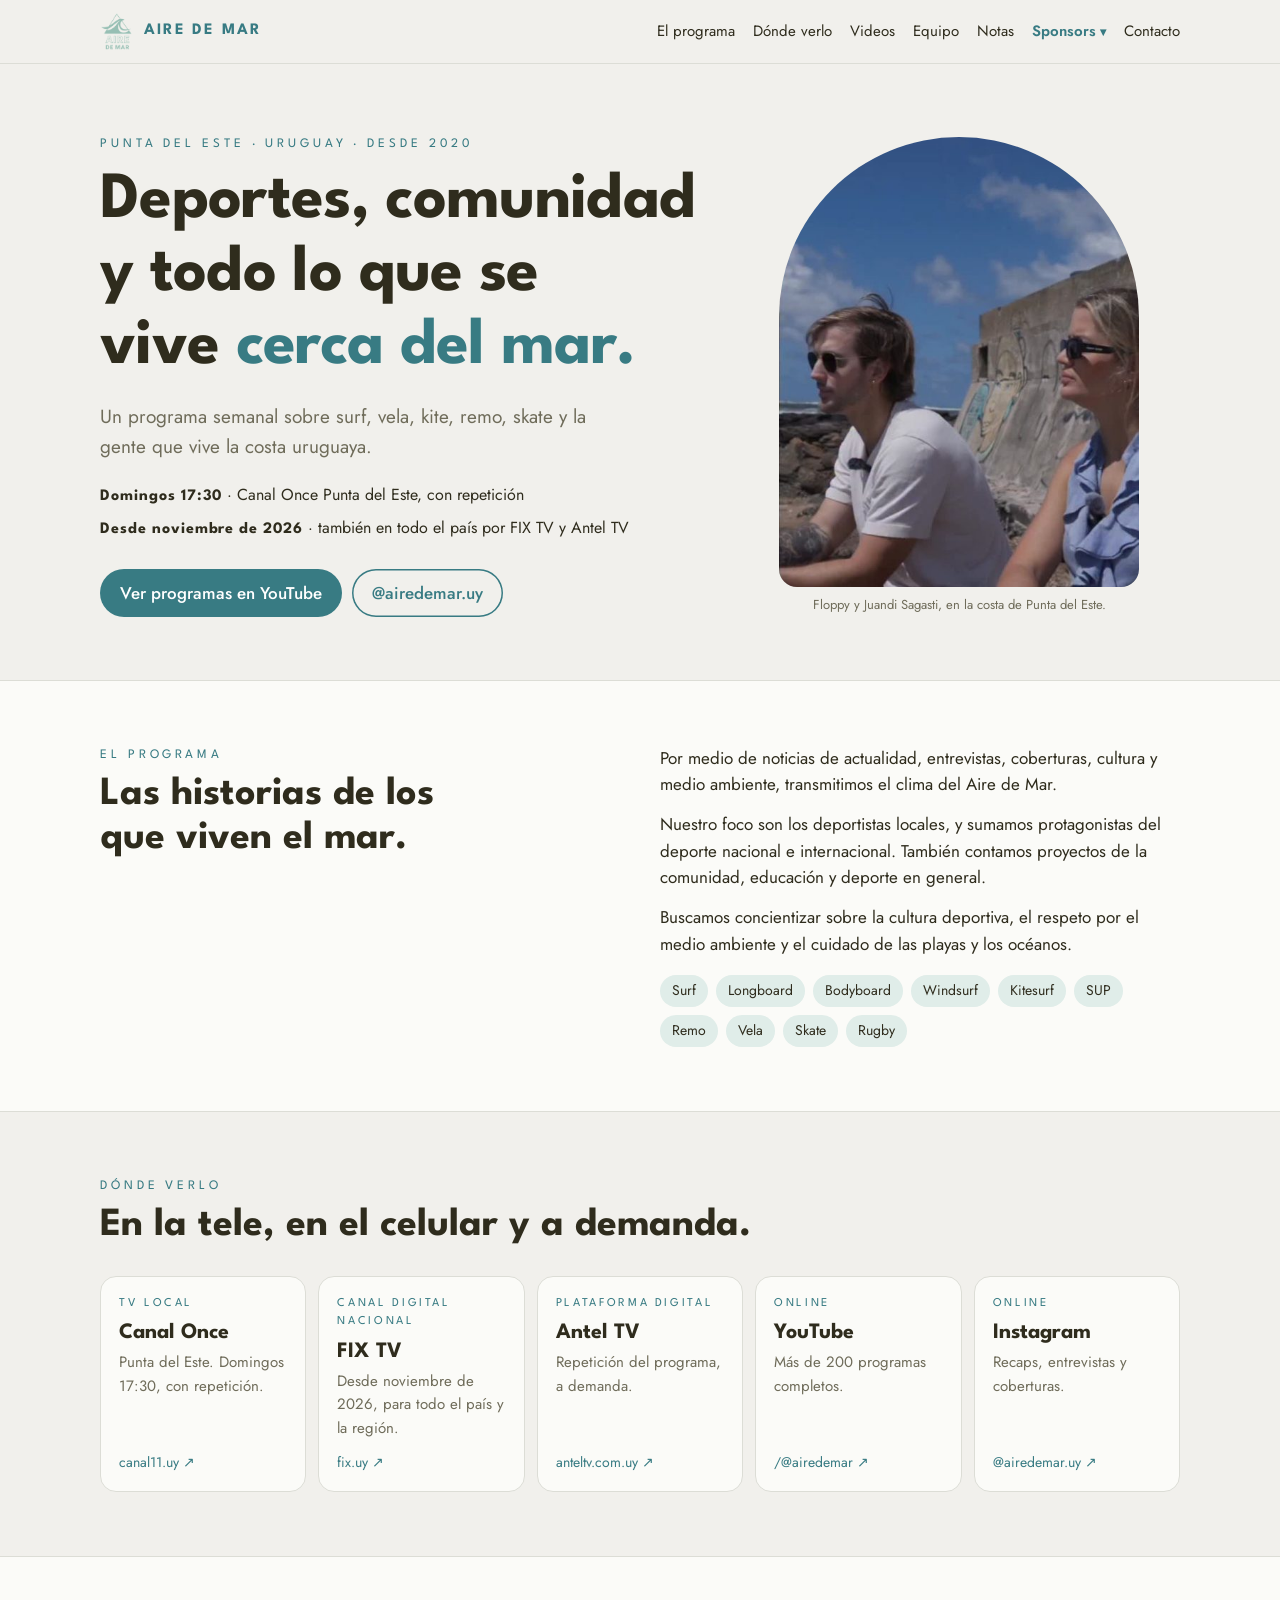
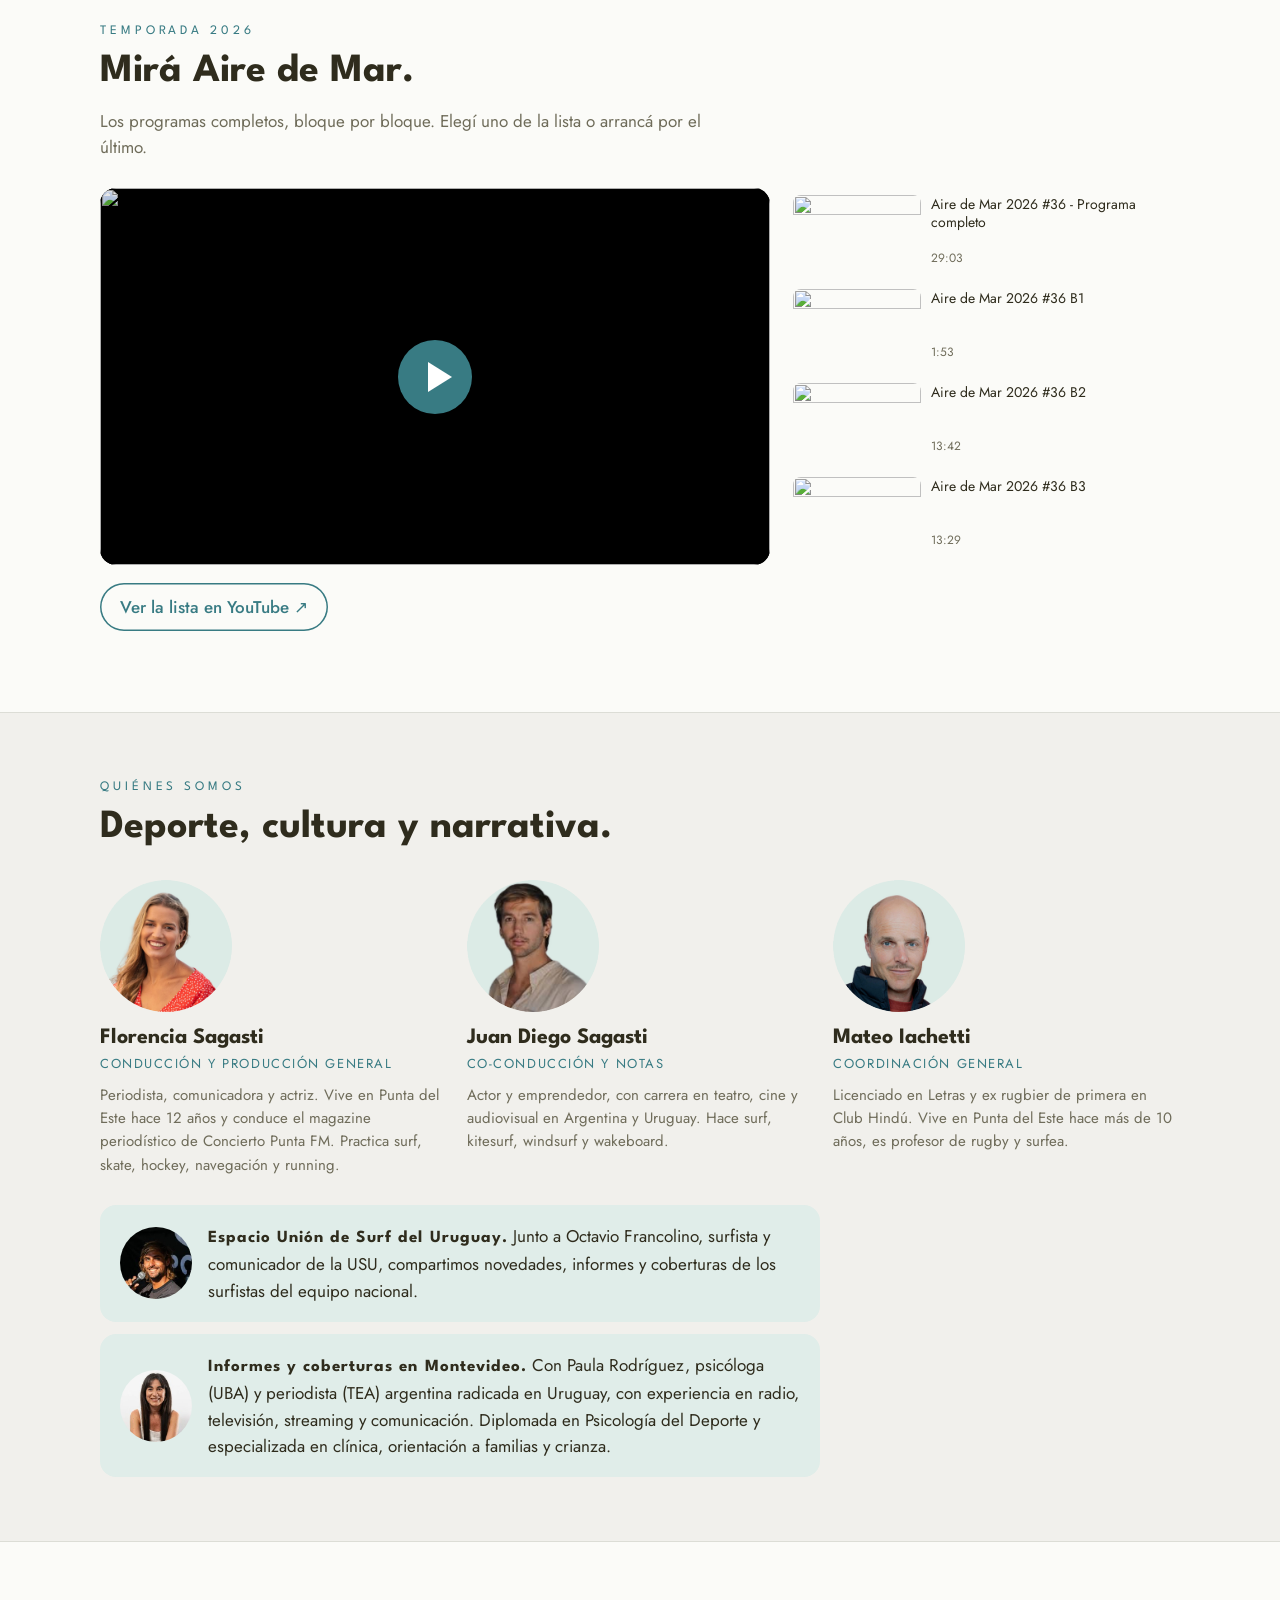
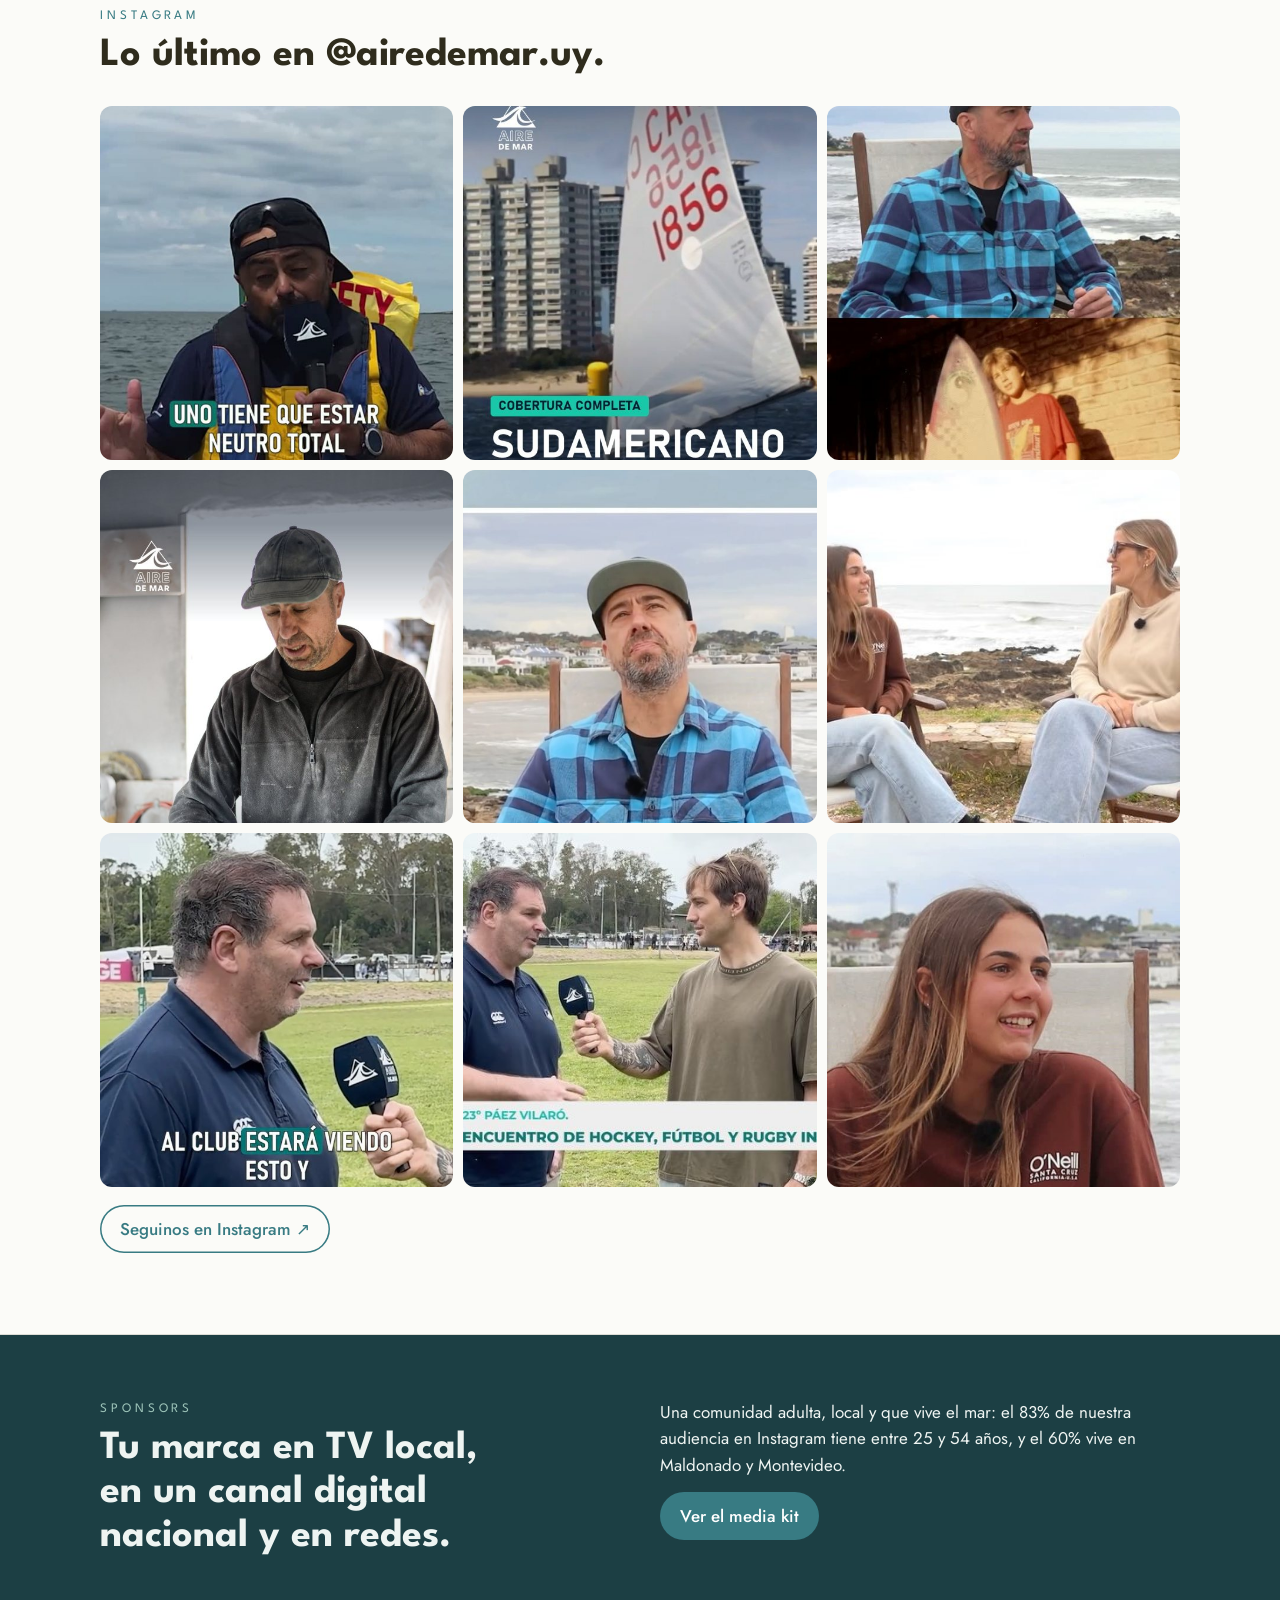
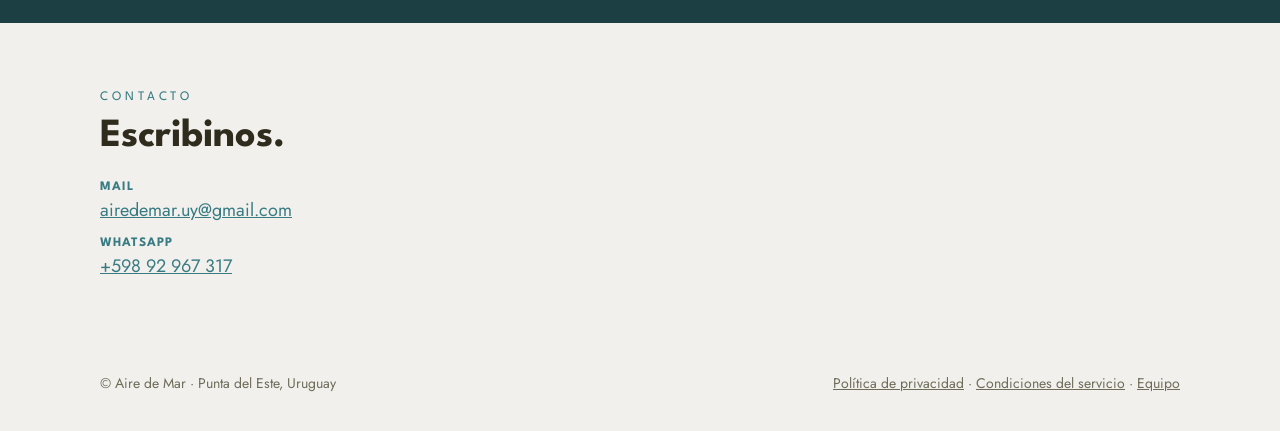
==== commit 085f0637: "Actualiza notas de Instagram y videos de YouTube (automático)" ====
--- a/index.html
+++ b/index.html
@@ -91,117 +91,125 @@
       <div class="videos" data-lista="PLBpp16n7GHdg">
         <div class="reproductor">
           <!-- AUTO:reproductor -->
-          <button type="button" class="portada-video" data-video="bNVhXBGu5vI" data-i="0" aria-label="Reproducir el último programa"><img src="https://i.ytimg.com/vi/bNVhXBGu5vI/hqdefault.jpg" alt="" width="480" height="360"><span class="play" aria-hidden="true"></span></button>
+          <button type="button" class="portada-video" data-video="YYjUl8u3Rw0" data-i="0" aria-label="Reproducir el último programa"><img src="https://i.ytimg.com/vi/YYjUl8u3Rw0/hqdefault.jpg" alt="" width="480" height="360"><span class="play" aria-hidden="true"></span></button>
           <!-- /AUTO:reproductor -->
         </div>
         <ol class="cola" aria-label="Programas de la temporada 2026">
           <!-- AUTO:cola -->
-          <li><button type="button" data-video="bNVhXBGu5vI" data-i="0"><img src="https://i.ytimg.com/vi/bNVhXBGu5vI/mqdefault.jpg" alt="" loading="lazy" width="320" height="180"><span class="t"><small></small>Aire de Mar 2026 #34 - Programa completo | Emma de Castro</span><span class="d">24:40</span></button></li>
-          <li><button type="button" data-video="vvJP-kRojcc" data-i="1"><img src="https://i.ytimg.com/vi/vvJP-kRojcc/mqdefault.jpg" alt="" loading="lazy" width="320" height="180"><span class="t"><small>#34 · Bloque 1</small>Emma de Castro y la Recorre Maldonado en Pueblo Garzón</span><span class="d">3:24</span></button></li>
-          <li><button type="button" data-video="Q_fdeLj2DTY" data-i="2"><img src="https://i.ytimg.com/vi/Q_fdeLj2DTY/mqdefault.jpg" alt="" loading="lazy" width="320" height="180"><span class="t"><small>#34 · Bloque 2</small>Emma de Castro, surfista de la selección juvenil de Uruguay</span><span class="d">11:30</span></button></li>
-          <li><button type="button" data-video="wNCNDN4VPpA" data-i="3"><img src="https://i.ytimg.com/vi/wNCNDN4VPpA/mqdefault.jpg" alt="" loading="lazy" width="320" height="180"><span class="t"><small>#34 · Bloque 3</small>Encuentro Carlos Páez Vilaró en Lobos Rugby Club</span><span class="d">9:47</span></button></li>
-          <li><button type="button" data-video="8v2vDMA1YZU" data-i="4"><img src="https://i.ytimg.com/vi/8v2vDMA1YZU/mqdefault.jpg" alt="" loading="lazy" width="320" height="180"><span class="t"><small></small>Aire de Mar 2026 #33 - Programa completo | Fidel García Guevara</span><span class="d">26:25</span></button></li>
-          <li><button type="button" data-video="fevG0anfo_4" data-i="5"><img src="https://i.ytimg.com/vi/fevG0anfo_4/mqdefault.jpg" alt="" loading="lazy" width="320" height="180"><span class="t"><small>#33 · Bloque 1</small>Fidel García Guevara y la resiliencia costera en Maldonado</span><span class="d">3:49</span></button></li>
-          <li><button type="button" data-video="6xyBh0d1Gts" data-i="6"><img src="https://i.ytimg.com/vi/6xyBh0d1Gts/mqdefault.jpg" alt="" loading="lazy" width="320" height="180"><span class="t"><small>#33 · Bloque 2</small>Fidel García Guevara, entrenador de vela olímpica</span><span class="d">16:31</span></button></li>
-          <li><button type="button" data-video="ECi5AriGVEs" data-i="7"><img src="https://i.ytimg.com/vi/ECi5AriGVEs/mqdefault.jpg" alt="" loading="lazy" width="320" height="180"><span class="t"><small>#33 · Bloque 3</small>Inés Pereyra Rivero y su podcast sobre el océano</span><span class="d">6:07</span></button></li>
-          <li><button type="button" data-video="OxOPRnTPmbY" data-i="8"><img src="https://i.ytimg.com/vi/OxOPRnTPmbY/mqdefault.jpg" alt="" loading="lazy" width="320" height="180"><span class="t"><small></small>Aire de Mar 2026 #32 - Programa completo | Maira Villar</span><span class="d">24:54</span></button></li>
-          <li><button type="button" data-video="mE5nAXHVt8o" data-i="9"><img src="https://i.ytimg.com/vi/mE5nAXHVt8o/mqdefault.jpg" alt="" loading="lazy" width="320" height="180"><span class="t"><small>#32 · Bloque 1</small>Maira Villar y el autocross en Maldonado</span><span class="d">4:00</span></button></li>
-          <li><button type="button" data-video="J4I_EhviiCs" data-i="10"><img src="https://i.ytimg.com/vi/J4I_EhviiCs/mqdefault.jpg" alt="" loading="lazy" width="320" height="180"><span class="t"><small>#32 · Bloque 2</small>Maira Villar, instructora de vela en el Yacht Club Punta del Este</span><span class="d">13:45</span></button></li>
-          <li><button type="button" data-video="E1F8eDodqLA" data-i="11"><img src="https://i.ytimg.com/vi/E1F8eDodqLA/mqdefault.jpg" alt="" loading="lazy" width="320" height="180"><span class="t"><small>#32 · Bloque 3</small>Stand up paddle en Montevideo</span><span class="d">7:09</span></button></li>
-          <li><button type="button" data-video="U2nk7mH_H7c" data-i="12"><img src="https://i.ytimg.com/vi/U2nk7mH_H7c/mqdefault.jpg" alt="" loading="lazy" width="320" height="180"><span class="t"><small></small>Aire de Mar 2026 #31 - Programa completo | Santiago Melo y Julián Cabrera</span><span class="d">22:33</span></button></li>
-          <li><button type="button" data-video="6BtMhFwVcXA" data-i="13"><img src="https://i.ytimg.com/vi/6BtMhFwVcXA/mqdefault.jpg" alt="" loading="lazy" width="320" height="180"><span class="t"><small>#31 · Bloque 1</small>Santiago Melo y Julián Cabrera - Kayakeada Binacional en el río Uruguay</span><span class="d">6:35</span></button></li>
-          <li><button type="button" data-video="6c18ZDCjY3g" data-i="14"><img src="https://i.ytimg.com/vi/6c18ZDCjY3g/mqdefault.jpg" alt="" loading="lazy" width="320" height="180"><span class="t"><small>#31 · Bloque 2</small>Santiago Melo y Julián Cabrera (Entrevista)</span><span class="d">10:22</span></button></li>
-          <li><button type="button" data-video="eyv_K4Gonxk" data-i="15"><img src="https://i.ytimg.com/vi/eyv_K4Gonxk/mqdefault.jpg" alt="" loading="lazy" width="320" height="180"><span class="t"><small>#31 · Bloque 3</small>Uruguay en los Juegos Odesur 2026</span><span class="d">5:38</span></button></li>
-          <li><button type="button" data-video="kYPBixSknv0" data-i="16"><img src="https://i.ytimg.com/vi/kYPBixSknv0/mqdefault.jpg" alt="" loading="lazy" width="320" height="180"><span class="t"><small>#30 · Bloque 1</small>Martin Gorriti - Carrera Perez Scremini</span><span class="d">4:14</span></button></li>
-          <li><button type="button" data-video="ZpHWY17sLKk" data-i="17"><img src="https://i.ytimg.com/vi/ZpHWY17sLKk/mqdefault.jpg" alt="" loading="lazy" width="320" height="180"><span class="t"><small>#30 · Bloque 2</small>Martin Gorriti (Entrevista)</span><span class="d">9:42</span></button></li>
-          <li><button type="button" data-video="kQmK_agwL3Q" data-i="18"><img src="https://i.ytimg.com/vi/kQmK_agwL3Q/mqdefault.jpg" alt="" loading="lazy" width="320" height="180"><span class="t"><small>#30 · Bloque 3</small>Epigenética en Centro Eona</span><span class="d">9:17</span></button></li>
-          <li><button type="button" data-video="DI1UlK04Oto" data-i="19"><img src="https://i.ytimg.com/vi/DI1UlK04Oto/mqdefault.jpg" alt="" loading="lazy" width="320" height="180"><span class="t"><small>#29 · Bloque 1</small>Matías Otero - Recorre Maldonado San Carlos</span><span class="d">4:34</span></button></li>
-          <li><button type="button" data-video="k1AzC17XMW4" data-i="20"><img src="https://i.ytimg.com/vi/k1AzC17XMW4/mqdefault.jpg" alt="" loading="lazy" width="320" height="180"><span class="t"><small>#29 · Bloque 2</small>Matías Otero (Entrevista)</span><span class="d">16:07</span></button></li>
-          <li><button type="button" data-video="HB8G5Q9q0tg" data-i="21"><img src="https://i.ytimg.com/vi/HB8G5Q9q0tg/mqdefault.jpg" alt="" loading="lazy" width="320" height="180"><span class="t"><small>#29 · Bloque 3</small>Cobertura Paula Rodriguez Maraton PDE parte II</span><span class="d">6:40</span></button></li>
-          <li><button type="button" data-video="snBckOx8Erc" data-i="22"><img src="https://i.ytimg.com/vi/snBckOx8Erc/mqdefault.jpg" alt="" loading="lazy" width="320" height="180"><span class="t"><small>#28 · Bloque 1</small>Santi Medeiro - Pista de Skate San Carlos</span><span class="d">3:39</span></button></li>
-          <li><button type="button" data-video="8eL6XEld3Bk" data-i="23"><img src="https://i.ytimg.com/vi/8eL6XEld3Bk/mqdefault.jpg" alt="" loading="lazy" width="320" height="180"><span class="t"><small>#28 · Bloque 2</small>Santi Medeiro (Entrevista P1)</span><span class="d">10:51</span></button></li>
-          <li><button type="button" data-video="Y47aAS8DuzU" data-i="24"><img src="https://i.ytimg.com/vi/Y47aAS8DuzU/mqdefault.jpg" alt="" loading="lazy" width="320" height="180"><span class="t"><small>#28 · Bloque 3</small>Santi Medeiro (Entrevista P2)</span><span class="d">10:26</span></button></li>
-          <li><button type="button" data-video="sP3PAiQv_nQ" data-i="25"><img src="https://i.ytimg.com/vi/sP3PAiQv_nQ/mqdefault.jpg" alt="" loading="lazy" width="320" height="180"><span class="t"><small>#27 · Bloque 1</small>Julián Schweizer - Mural Marino Romanelli</span><span class="d">8:29</span></button></li>
-          <li><button type="button" data-video="r2rb2Q4jzAE" data-i="26"><img src="https://i.ytimg.com/vi/r2rb2Q4jzAE/mqdefault.jpg" alt="" loading="lazy" width="320" height="180"><span class="t"><small>#27 · Bloque 2</small>Julián Schweizer - Entrevista</span><span class="d">16:43</span></button></li>
-          <li><button type="button" data-video="x_FPuHD9ApU" data-i="27"><img src="https://i.ytimg.com/vi/x_FPuHD9ApU/mqdefault.jpg" alt="" loading="lazy" width="320" height="180"><span class="t"><small>#27 · Bloque 3</small>Maratón Punta del Este I</span><span class="d">3:53</span></button></li>
-          <li><button type="button" data-video="sfMTmUPi7rU" data-i="28"><img src="https://i.ytimg.com/vi/sfMTmUPi7rU/mqdefault.jpg" alt="" loading="lazy" width="320" height="180"><span class="t"><small>#26 · Bloque 1</small>Martin Ottado - ALAS Global Tour</span><span class="d">6:33</span></button></li>
-          <li><button type="button" data-video="hnj6sRfhgDs" data-i="29"><img src="https://i.ytimg.com/vi/hnj6sRfhgDs/mqdefault.jpg" alt="" loading="lazy" width="320" height="180"><span class="t"><small>#26 · Bloque 2</small>Martin Ottado - Entrevista</span><span class="d">13:08</span></button></li>
-          <li><button type="button" data-video="9TiL3c3Gc8s" data-i="30"><img src="https://i.ytimg.com/vi/9TiL3c3Gc8s/mqdefault.jpg" alt="" loading="lazy" width="320" height="180"><span class="t"><small>#26 · Bloque 3</small>YCPE Vela Punta del Este</span><span class="d">4:43</span></button></li>
-          <li><button type="button" data-video="ioOYDdu727A" data-i="31"><img src="https://i.ytimg.com/vi/ioOYDdu727A/mqdefault.jpg" alt="" loading="lazy" width="320" height="180"><span class="t"><small>#25 · Bloque 1</small>Federico Fischer - Turismo y deporte</span><span class="d">4:31</span></button></li>
-          <li><button type="button" data-video="exD7q_5jSrs" data-i="32"><img src="https://i.ytimg.com/vi/exD7q_5jSrs/mqdefault.jpg" alt="" loading="lazy" width="320" height="180"><span class="t"><small>#25 · Bloque 2</small>Federico Fischer, El Nido - Entrevista</span><span class="d">11:26</span></button></li>
-          <li><button type="button" data-video="caY4EY8p8eo" data-i="33"><img src="https://i.ytimg.com/vi/caY4EY8p8eo/mqdefault.jpg" alt="" loading="lazy" width="320" height="180"><span class="t"><small>#25 · Bloque 3</small>Federico Fischer, El Nido - Entrevista II parte</span><span class="d">10:13</span></button></li>
-          <li><button type="button" data-video="U5uYQCPAji8" data-i="34"><img src="https://i.ytimg.com/vi/U5uYQCPAji8/mqdefault.jpg" alt="" loading="lazy" width="320" height="180"><span class="t"><small>#24 · Bloque 1</small>Arnold Glutz - ALAS Panamá</span><span class="d">2:57</span></button></li>
-          <li><button type="button" data-video="g3rr3whHBPU" data-i="35"><img src="https://i.ytimg.com/vi/g3rr3whHBPU/mqdefault.jpg" alt="" loading="lazy" width="320" height="180"><span class="t"><small>#24 · Bloque 2</small>Arnold Glutz - Entrevista</span><span class="d">15:37</span></button></li>
-          <li><button type="button" data-video="JXre4fAxRs8" data-i="36"><img src="https://i.ytimg.com/vi/JXre4fAxRs8/mqdefault.jpg" alt="" loading="lazy" width="320" height="180"><span class="t"><small>#24 · Bloque 3</small>Psicología Deportiva &amp; Pelota al Medio a la Esperanza</span><span class="d">10:59</span></button></li>
-          <li><button type="button" data-video="qG0fY5iDzcg" data-i="37"><img src="https://i.ytimg.com/vi/qG0fY5iDzcg/mqdefault.jpg" alt="" loading="lazy" width="320" height="180"><span class="t"><small>#23 · Bloque 1</small>Gastón Pelaez / Clipper Race YCPE</span><span class="d">8:54</span></button></li>
-          <li><button type="button" data-video="kS9_gNaA8PE" data-i="38"><img src="https://i.ytimg.com/vi/kS9_gNaA8PE/mqdefault.jpg" alt="" loading="lazy" width="320" height="180"><span class="t"><small>#23 · Bloque 2</small>Gastón Pelaez</span><span class="d">14:12</span></button></li>
-          <li><button type="button" data-video="v1-XO0iH_Ds" data-i="39"><img src="https://i.ytimg.com/vi/v1-XO0iH_Ds/mqdefault.jpg" alt="" loading="lazy" width="320" height="180"><span class="t"><small>#23 · Bloque 3</small>ADES 30</span><span class="d">9:10</span></button></li>
-          <li><button type="button" data-video="a9wxAo8YOyQ" data-i="40"><img src="https://i.ytimg.com/vi/a9wxAo8YOyQ/mqdefault.jpg" alt="" loading="lazy" width="320" height="180"><span class="t"><small>#22 · Bloque 1</small>Balta Eiris - Maldonado Boxea</span><span class="d">6:50</span></button></li>
-          <li><button type="button" data-video="Ywvk1_Cq6E8" data-i="41"><img src="https://i.ytimg.com/vi/Ywvk1_Cq6E8/mqdefault.jpg" alt="" loading="lazy" width="320" height="180"><span class="t"><small>#22 · Bloque 2</small>Balta Eiris - Entrevista</span><span class="d">12:57</span></button></li>
-          <li><button type="button" data-video="SwjnD4siKvo" data-i="42"><img src="https://i.ytimg.com/vi/SwjnD4siKvo/mqdefault.jpg" alt="" loading="lazy" width="320" height="180"><span class="t"><small>#22 · Bloque 3</small>Encuentro Regional Rugby Punta del Este - UD Sailng</span><span class="d">7:47</span></button></li>
-          <li><button type="button" data-video="1JNAjnc3gZU" data-i="43"><img src="https://i.ytimg.com/vi/1JNAjnc3gZU/mqdefault.jpg" alt="" loading="lazy" width="320" height="180"><span class="t"><small>#21 · Bloque 1</small>Ricardo Franco - RCP en Playas</span><span class="d">5:47</span></button></li>
-          <li><button type="button" data-video="S1BxlVBa3-w" data-i="44"><img src="https://i.ytimg.com/vi/S1BxlVBa3-w/mqdefault.jpg" alt="" loading="lazy" width="320" height="180"><span class="t"><small>#21 · Bloque 2</small>Ricardo Franco - Entrevista</span><span class="d">15:50</span></button></li>
-          <li><button type="button" data-video="QUJibTKto28" data-i="45"><img src="https://i.ytimg.com/vi/QUJibTKto28/mqdefault.jpg" alt="" loading="lazy" width="320" height="180"><span class="t"><small>#21 · Bloque 3</small>ADES Maldonado, Uruguay</span><span class="d">9:15</span></button></li>
-          <li><button type="button" data-video="rke5RFFSDkQ" data-i="46"><img src="https://i.ytimg.com/vi/rke5RFFSDkQ/mqdefault.jpg" alt="" loading="lazy" width="320" height="180"><span class="t"><small>#20 · Bloque 1</small>Florence Romei Bown - Cultura y el mar: violín</span><span class="d">8:34</span></button></li>
-          <li><button type="button" data-video="vNhXBUUu62U" data-i="47"><img src="https://i.ytimg.com/vi/vNhXBUUu62U/mqdefault.jpg" alt="" loading="lazy" width="320" height="180"><span class="t"><small>#20 · Bloque 2</small>Florence Romei Bown - Entrevista</span><span class="d">15:07</span></button></li>
-          <li><button type="button" data-video="ZBgFL2WQ3cY" data-i="48"><img src="https://i.ytimg.com/vi/ZBgFL2WQ3cY/mqdefault.jpg" alt="" loading="lazy" width="320" height="180"><span class="t"><small>#20 · Bloque 3</small>Ambá 10 años</span><span class="d">4:43</span></button></li>
-          <li><button type="button" data-video="G6CKFeC-eoE" data-i="49"><img src="https://i.ytimg.com/vi/G6CKFeC-eoE/mqdefault.jpg" alt="" loading="lazy" width="320" height="180"><span class="t"><small>#19 · Bloque 1</small>Tadeo Arca - Recorre Maldonado</span><span class="d">7:04</span></button></li>
-          <li><button type="button" data-video="vpb-D-iqaWc" data-i="50"><img src="https://i.ytimg.com/vi/vpb-D-iqaWc/mqdefault.jpg" alt="" loading="lazy" width="320" height="180"><span class="t"><small>#19 · Bloque 2</small>Tadeo Arca - Entrevista</span><span class="d">16:08</span></button></li>
-          <li><button type="button" data-video="rwsNxzU2O6Q" data-i="51"><img src="https://i.ytimg.com/vi/rwsNxzU2O6Q/mqdefault.jpg" alt="" loading="lazy" width="320" height="180"><span class="t"><small>#19 · Bloque 3</small>Cultura y el Mar en Maldonado Nuevo</span><span class="d">8:07</span></button></li>
-          <li><button type="button" data-video="tvlyGcvpg98" data-i="52"><img src="https://i.ytimg.com/vi/tvlyGcvpg98/mqdefault.jpg" alt="" loading="lazy" width="320" height="180"><span class="t"><small>#18 · Bloque 1</small>Lucas Nieves - Ambá Yerba Mate</span><span class="d">5:28</span></button></li>
-          <li><button type="button" data-video="3DU3pdTWjMo" data-i="53"><img src="https://i.ytimg.com/vi/3DU3pdTWjMo/mqdefault.jpg" alt="" loading="lazy" width="320" height="180"><span class="t"><small>#18 · Bloque 2</small>Lucas Nieves - Entrevista</span><span class="d">14:28</span></button></li>
-          <li><button type="button" data-video="WXm9Y3zDhos" data-i="54"><img src="https://i.ytimg.com/vi/WXm9Y3zDhos/mqdefault.jpg" alt="" loading="lazy" width="320" height="180"><span class="t"><small>#18 · Bloque 3</small>Pottasium Ottado en El Salvador</span><span class="d">9:19</span></button></li>
-          <li><button type="button" data-video="btjuDLM2C2Q" data-i="55"><img src="https://i.ytimg.com/vi/btjuDLM2C2Q/mqdefault.jpg" alt="" loading="lazy" width="320" height="180"><span class="t"><small>#17 · Bloque 1</small>Pía Bobadilla - Teatro MACA</span><span class="d">5:12</span></button></li>
-          <li><button type="button" data-video="3YGtXu8n13k" data-i="56"><img src="https://i.ytimg.com/vi/3YGtXu8n13k/mqdefault.jpg" alt="" loading="lazy" width="320" height="180"><span class="t"><small>#17 · Bloque 2</small>Pía Bobadilla Bodyboard</span><span class="d">12:13</span></button></li>
-          <li><button type="button" data-video="Yb3DwSLrU0s" data-i="57"><img src="https://i.ytimg.com/vi/Yb3DwSLrU0s/mqdefault.jpg" alt="" loading="lazy" width="320" height="180"><span class="t"><small>#17 · Bloque 3</small>10 AÑOS AMBÁ</span><span class="d">10:23</span></button></li>
-          <li><button type="button" data-video="IW3Wbnk0iYc" data-i="58"><img src="https://i.ytimg.com/vi/IW3Wbnk0iYc/mqdefault.jpg" alt="" loading="lazy" width="320" height="180"><span class="t"><small>#16 · Bloque 1</small>Inés Beisso</span><span class="d">4:59</span></button></li>
-          <li><button type="button" data-video="o1JtGrRGxgg" data-i="59"><img src="https://i.ytimg.com/vi/o1JtGrRGxgg/mqdefault.jpg" alt="" loading="lazy" width="320" height="180"><span class="t"><small>#16 · Bloque 2</small>Inés Beisso</span><span class="d">11:50</span></button></li>
-          <li><button type="button" data-video="mAfINZnMgX0" data-i="60"><img src="https://i.ytimg.com/vi/mAfINZnMgX0/mqdefault.jpg" alt="" loading="lazy" width="320" height="180"><span class="t"><small>#16 · Bloque 3</small>Surf Uruguay Raw - Lecorch Photo</span><span class="d">4:39</span></button></li>
-          <li><button type="button" data-video="ydAeBBFWs-Y" data-i="61"><img src="https://i.ytimg.com/vi/ydAeBBFWs-Y/mqdefault.jpg" alt="" loading="lazy" width="320" height="180"><span class="t"><small>#15 · Bloque 1</small>Juan Brun - Recorre Maldonado</span><span class="d">5:18</span></button></li>
-          <li><button type="button" data-video="nE1nGJ7ksSE" data-i="62"><img src="https://i.ytimg.com/vi/nE1nGJ7ksSE/mqdefault.jpg" alt="" loading="lazy" width="320" height="180"><span class="t"><small>#15 · Bloque 2</small>Juan Brun Bodyboard</span><span class="d">13:19</span></button></li>
-          <li><button type="button" data-video="iI9JNdSXod8" data-i="63"><img src="https://i.ytimg.com/vi/iI9JNdSXod8/mqdefault.jpg" alt="" loading="lazy" width="320" height="180"><span class="t"><small>#15 · Bloque 3</small>CT Punta Roca - Recuperación faja costera Solis</span><span class="d">9:18</span></button></li>
-          <li><button type="button" data-video="mc9ceSLaCys" data-i="64"><img src="https://i.ytimg.com/vi/mc9ceSLaCys/mqdefault.jpg" alt="" loading="lazy" width="320" height="180"><span class="t"><small>#14 · Bloque 1</small>Hernan Silva - Teatro en Maldonado</span><span class="d">5:20</span></button></li>
-          <li><button type="button" data-video="v_BnY65wI_4" data-i="65"><img src="https://i.ytimg.com/vi/v_BnY65wI_4/mqdefault.jpg" alt="" loading="lazy" width="320" height="180"><span class="t"><small>#14 · Bloque 2</small>Hernán Silva</span><span class="d">8:57</span></button></li>
-          <li><button type="button" data-video="kFq5q8KMlHs" data-i="66"><img src="https://i.ytimg.com/vi/kFq5q8KMlHs/mqdefault.jpg" alt="" loading="lazy" width="320" height="180"><span class="t"><small>#14 · Bloque 3</small>De la gata Surf - Moda Sustentable</span><span class="d">10:38</span></button></li>
-          <li><button type="button" data-video="b9x7kCEEuzQ" data-i="67"><img src="https://i.ytimg.com/vi/b9x7kCEEuzQ/mqdefault.jpg" alt="" loading="lazy" width="320" height="180"><span class="t"><small>#13 · Bloque 1</small>De la gata Surf &amp;Terra Bio en Lobos</span><span class="d">3:54</span></button></li>
-          <li><button type="button" data-video="j6kDrlDNSs0" data-i="68"><img src="https://i.ytimg.com/vi/j6kDrlDNSs0/mqdefault.jpg" alt="" loading="lazy" width="320" height="180"><span class="t"><small>#13 · Bloque 2</small>Mariana Felix - De la gata Surf - Entrevista</span><span class="d">14:48</span></button></li>
-          <li><button type="button" data-video="tPNpZ4EQOmo" data-i="69"><img src="https://i.ytimg.com/vi/tPNpZ4EQOmo/mqdefault.jpg" alt="" loading="lazy" width="320" height="180"><span class="t"><small>#13 · Bloque 3</small>Nado en Aguas Abiertas NAF La Barra</span><span class="d">5:27</span></button></li>
-          <li><button type="button" data-video="P4emU4ues_I" data-i="70"><img src="https://i.ytimg.com/vi/P4emU4ues_I/mqdefault.jpg" alt="" loading="lazy" width="320" height="180"><span class="t"><small>#12 · Bloque 1</small>Sofi Knüppel</span><span class="d">2:27</span></button></li>
-          <li><button type="button" data-video="AplY8hN6N-k" data-i="71"><img src="https://i.ytimg.com/vi/AplY8hN6N-k/mqdefault.jpg" alt="" loading="lazy" width="320" height="180"><span class="t"><small>#12 · Bloque 2</small>Sofi Knüppel - Entrevista</span><span class="d">15:00</span></button></li>
-          <li><button type="button" data-video="XxG3K1bOtvM" data-i="72"><img src="https://i.ytimg.com/vi/XxG3K1bOtvM/mqdefault.jpg" alt="" loading="lazy" width="320" height="180"><span class="t"><small>#12 · Bloque 3</small>Campeonato Uruguayo Bodyboard</span><span class="d">12:23</span></button></li>
-          <li><button type="button" data-video="EgGE2xvqdlE" data-i="73"><img src="https://i.ytimg.com/vi/EgGE2xvqdlE/mqdefault.jpg" alt="" loading="lazy" width="320" height="180"><span class="t"><small>#11 · Bloque 1</small>Vicky Artigas - Skate Los Dedos</span><span class="d">5:38</span></button></li>
-          <li><button type="button" data-video="iuAytOkzEMg" data-i="74"><img src="https://i.ytimg.com/vi/iuAytOkzEMg/mqdefault.jpg" alt="" loading="lazy" width="320" height="180"><span class="t"><small>#11 · Bloque 2</small>Vicky Artigas - Entrevista</span><span class="d">12:57</span></button></li>
-          <li><button type="button" data-video="BsIU5Z7OVjQ" data-i="75"><img src="https://i.ytimg.com/vi/BsIU5Z7OVjQ/mqdefault.jpg" alt="" loading="lazy" width="320" height="180"><span class="t"><small>#11 · Bloque 3</small>Gauchos del Mar - Antártida DI</span><span class="d">6:24</span></button></li>
-          <li><button type="button" data-video="lh7h3DuZjv8" data-i="76"><img src="https://i.ytimg.com/vi/lh7h3DuZjv8/mqdefault.jpg" alt="" loading="lazy" width="320" height="180"><span class="t"><small>#10 · Bloque 1</small>Octavio Francolino - Juli Schweizer</span><span class="d">5:45</span></button></li>
-          <li><button type="button" data-video="-2H6n7pIx0o" data-i="77"><img src="https://i.ytimg.com/vi/-2H6n7pIx0o/mqdefault.jpg" alt="" loading="lazy" width="320" height="180"><span class="t"><small>#10 · Bloque 2</small>Octavio Francolino - Entrevista</span><span class="d">13:28</span></button></li>
-          <li><button type="button" data-video="k99M6Jc27yg" data-i="78"><img src="https://i.ytimg.com/vi/k99M6Jc27yg/mqdefault.jpg" alt="" loading="lazy" width="320" height="180"><span class="t"><small>#10 · Bloque 3</small>Skate en Punta del Este con Cami Martinez / Sup Foil José Ignacio</span><span class="d">7:56</span></button></li>
-          <li><button type="button" data-video="gwHA_UCQYAU" data-i="79"><img src="https://i.ytimg.com/vi/gwHA_UCQYAU/mqdefault.jpg" alt="" loading="lazy" width="320" height="180"><span class="t"><small>#9 · Bloque 1</small>Santi González - Campeonato SUP Surf</span><span class="d">5:56</span></button></li>
-          <li><button type="button" data-video="7b3bYIk7_dg" data-i="80"><img src="https://i.ytimg.com/vi/7b3bYIk7_dg/mqdefault.jpg" alt="" loading="lazy" width="320" height="180"><span class="t"><small>#9 · Bloque 2</small>Santi González - Entrevista</span><span class="d">14:06</span></button></li>
-          <li><button type="button" data-video="tQ8eVHoas7s" data-i="81"><img src="https://i.ytimg.com/vi/tQ8eVHoas7s/mqdefault.jpg" alt="" loading="lazy" width="320" height="180"><span class="t"><small>#9 · Bloque 3</small>Campeonato Juvenil Surf USU Emir</span><span class="d">8:47</span></button></li>
-          <li><button type="button" data-video="gbbgn0YjTCU" data-i="82"><img src="https://i.ytimg.com/vi/gbbgn0YjTCU/mqdefault.jpg" alt="" loading="lazy" width="320" height="180"><span class="t"><small>#8 · Bloque 1</small>Alejandro Ottado USU - Torneo Raymondo</span><span class="d">3:49</span></button></li>
-          <li><button type="button" data-video="gVhEY-MK2Uk" data-i="83"><img src="https://i.ytimg.com/vi/gVhEY-MK2Uk/mqdefault.jpg" alt="" loading="lazy" width="320" height="180"><span class="t"><small>#8 · Bloque 2</small>Alejandro Ottado - Entrevista</span><span class="d">17:11</span></button></li>
-          <li><button type="button" data-video="HUtbIetoIfw" data-i="84"><img src="https://i.ytimg.com/vi/HUtbIetoIfw/mqdefault.jpg" alt="" loading="lazy" width="320" height="180"><span class="t"><small>#8 · Bloque 3</small>Rip Curl Pro Uruguay 2026 USU</span><span class="d">7:15</span></button></li>
-          <li><button type="button" data-video="uMrfH-ySOzc" data-i="85"><img src="https://i.ytimg.com/vi/uMrfH-ySOzc/mqdefault.jpg" alt="" loading="lazy" width="320" height="180"><span class="t"><small>#7 · Bloque 1</small>Tito Díaz Bonilla - Kayak Xperience Punta</span><span class="d">5:42</span></button></li>
-          <li><button type="button" data-video="Raf7pRGbvNk" data-i="86"><img src="https://i.ytimg.com/vi/Raf7pRGbvNk/mqdefault.jpg" alt="" loading="lazy" width="320" height="180"><span class="t"><small>#7 · Bloque 2</small>Tito Díaz Bonilla - Entrevista</span><span class="d">12:38</span></button></li>
-          <li><button type="button" data-video="o3qT2BHD5d0" data-i="87"><img src="https://i.ytimg.com/vi/o3qT2BHD5d0/mqdefault.jpg" alt="" loading="lazy" width="320" height="180"><span class="t"><small>#7 · Bloque 3</small>Retiro Surf La Paloma Juli Schweizer</span><span class="d">12:24</span></button></li>
-          <li><button type="button" data-video="s4r-jEB1oso" data-i="88"><img src="https://i.ytimg.com/vi/s4r-jEB1oso/mqdefault.jpg" alt="" loading="lazy" width="320" height="180"><span class="t"><small>#6 · Bloque 1</small>Ignacio Rodriguez - Campeonato SUP 2026</span><span class="d">3:17</span></button></li>
-          <li><button type="button" data-video="POYe9oByIeg" data-i="89"><img src="https://i.ytimg.com/vi/POYe9oByIeg/mqdefault.jpg" alt="" loading="lazy" width="320" height="180"><span class="t"><small>#6 · Bloque 2</small>Ignacio Rodriguez Skate - Entrevista</span><span class="d">11:40</span></button></li>
-          <li><button type="button" data-video="2NiwrMaFsGA" data-i="90"><img src="https://i.ytimg.com/vi/2NiwrMaFsGA/mqdefault.jpg" alt="" loading="lazy" width="320" height="180"><span class="t"><small>#6 · Bloque 3</small>Gastón Tournier en MACA + CT WSL Bells</span><span class="d">7:26</span></button></li>
-          <li><button type="button" data-video="BlM1PDZNQno" data-i="91"><img src="https://i.ytimg.com/vi/BlM1PDZNQno/mqdefault.jpg" alt="" loading="lazy" width="320" height="180"><span class="t"><small>#5 · Bloque 1</small>Javi Azcurra</span><span class="d">4:32</span></button></li>
-          <li><button type="button" data-video="K6kA8yHRLYo" data-i="92"><img src="https://i.ytimg.com/vi/K6kA8yHRLYo/mqdefault.jpg" alt="" loading="lazy" width="320" height="180"><span class="t"><small>#5 · Bloque 2</small>Javi Azcurra - Entrevista</span><span class="d">13:02</span></button></li>
-          <li><button type="button" data-video="1LcH3R4XgS8" data-i="93"><img src="https://i.ytimg.com/vi/1LcH3R4XgS8/mqdefault.jpg" alt="" loading="lazy" width="320" height="180"><span class="t"><small>#5 · Bloque 3</small>Campeonato Surfskate La Barra</span><span class="d">6:43</span></button></li>
-          <li><button type="button" data-video="H43hPJ7lcvI" data-i="94"><img src="https://i.ytimg.com/vi/H43hPJ7lcvI/mqdefault.jpg" alt="" loading="lazy" width="320" height="180"><span class="t"><small>#4 · Bloque 1</small>Joselo López / Antártida Dominio Uno en MACA</span><span class="d">4:56</span></button></li>
-          <li><button type="button" data-video="XoAEaPN9c4E" data-i="95"><img src="https://i.ytimg.com/vi/XoAEaPN9c4E/mqdefault.jpg" alt="" loading="lazy" width="320" height="180"><span class="t"><small>#4 · Bloque 2</small>Joselo López - Entrevista</span><span class="d">15:25</span></button></li>
-          <li><button type="button" data-video="4SkqNYw3obs" data-i="96"><img src="https://i.ytimg.com/vi/4SkqNYw3obs/mqdefault.jpg" alt="" loading="lazy" width="320" height="180"><span class="t"><small>#4 · Bloque 3</small>Copa Toyota Río de La Plata Punta del Este - ALAS surf</span><span class="d">7:10</span></button></li>
-          <li><button type="button" data-video="I_R-Unidfns" data-i="97"><img src="https://i.ytimg.com/vi/I_R-Unidfns/mqdefault.jpg" alt="" loading="lazy" width="320" height="180"><span class="t"><small>#3 · Bloque 1</small>Mili Capdevila Yoga Rock - Iberoamericano Triatlón</span><span class="d">6:06</span></button></li>
-          <li><button type="button" data-video="oGshy-Odqww" data-i="98"><img src="https://i.ytimg.com/vi/oGshy-Odqww/mqdefault.jpg" alt="" loading="lazy" width="320" height="180"><span class="t"><small>#3 · Bloque 2</small>Mili Capdevila Yoga Rock - Del mar a la montaña - Entrevista</span><span class="d">14:59</span></button></li>
-          <li><button type="button" data-video="QDy5hTjtQfA" data-i="99"><img src="https://i.ytimg.com/vi/QDy5hTjtQfA/mqdefault.jpg" alt="" loading="lazy" width="320" height="180"><span class="t"><small>#3 · Bloque 3</small>Campeonato Uruguayo Juvenil Surf USU</span><span class="d">8:35</span></button></li>
-          <li><button type="button" data-video="1iyUfge_-jA" data-i="100"><img src="https://i.ytimg.com/vi/1iyUfge_-jA/mqdefault.jpg" alt="" loading="lazy" width="320" height="180"><span class="t"><small>#2 · Bloque 1</small>Lula Gil Water Journey - Travesía Nado La Barra</span><span class="d">3:56</span></button></li>
-          <li><button type="button" data-video="A1giP2XhvnA" data-i="101"><img src="https://i.ytimg.com/vi/A1giP2XhvnA/mqdefault.jpg" alt="" loading="lazy" width="320" height="180"><span class="t"><small>#2 · Bloque 2</small>Lula Gil Water Journey &quot;Del Mar a la Montaña&quot; - Entrevista</span><span class="d">11:03</span></button></li>
-          <li><button type="button" data-video="t8FsqGCpTZc" data-i="102"><img src="https://i.ytimg.com/vi/t8FsqGCpTZc/mqdefault.jpg" alt="" loading="lazy" width="320" height="180"><span class="t"><small>#2 · Bloque 3</small>Ironman 70.3 Punta del Este / Del Mar a la Montaña</span><span class="d">12:21</span></button></li>
-          <li><button type="button" data-video="x8QZkUdFHHE" data-i="103"><img src="https://i.ytimg.com/vi/x8QZkUdFHHE/mqdefault.jpg" alt="" loading="lazy" width="320" height="180"><span class="t"><small>#1 · Bloque 1</small>Javi Gonzalez</span><span class="d">4:13</span></button></li>
-          <li><button type="button" data-video="lx8_vuEGT0A" data-i="104"><img src="https://i.ytimg.com/vi/lx8_vuEGT0A/mqdefault.jpg" alt="" loading="lazy" width="320" height="180"><span class="t"><small>#1 · Bloque 2</small>Javi Gonzalez</span><span class="d">14:12</span></button></li>
-          <li><button type="button" data-video="fNV_CqIFObo" data-i="105"><img src="https://i.ytimg.com/vi/fNV_CqIFObo/mqdefault.jpg" alt="" loading="lazy" width="320" height="180"><span class="t"><small>#1 · Bloque 3</small>Brigade Cup Glassy Waves</span><span class="d">6:07</span></button></li>
+          <li><button type="button" data-video="YYjUl8u3Rw0" data-i="0"><img src="https://i.ytimg.com/vi/YYjUl8u3Rw0/mqdefault.jpg" alt="" loading="lazy" width="320" height="180"><span class="t"><small></small>Aire de Mar 2026 #36 - Programa completo</span><span class="d">29:03</span></button></li>
+          <li><button type="button" data-video="7zVLcS2U510" data-i="1"><img src="https://i.ytimg.com/vi/7zVLcS2U510/mqdefault.jpg" alt="" loading="lazy" width="320" height="180"><span class="t"><small></small>Aire de Mar 2026 #36 B1</span><span class="d">1:53</span></button></li>
+          <li><button type="button" data-video="bCW3_Cs_0HE" data-i="2"><img src="https://i.ytimg.com/vi/bCW3_Cs_0HE/mqdefault.jpg" alt="" loading="lazy" width="320" height="180"><span class="t"><small></small>Aire de Mar 2026 #36 B2</span><span class="d">13:42</span></button></li>
+          <li><button type="button" data-video="WPIAwgUDA9U" data-i="3"><img src="https://i.ytimg.com/vi/WPIAwgUDA9U/mqdefault.jpg" alt="" loading="lazy" width="320" height="180"><span class="t"><small></small>Aire de Mar 2026 #36 B3</span><span class="d">13:29</span></button></li>
+          <li><button type="button" data-video="bNJ71WtLMww" data-i="4"><img src="https://i.ytimg.com/vi/bNJ71WtLMww/mqdefault.jpg" alt="" loading="lazy" width="320" height="180"><span class="t"><small></small>Aire de Mar 2026 #35 - Programa completo</span><span class="d">27:45</span></button></li>
+          <li><button type="button" data-video="hiFy-HIN37E" data-i="5"><img src="https://i.ytimg.com/vi/hiFy-HIN37E/mqdefault.jpg" alt="" loading="lazy" width="320" height="180"><span class="t"><small></small>Aire de Mar 2026 #35 B1</span><span class="d">1:36</span></button></li>
+          <li><button type="button" data-video="SPYTh0V4cDE" data-i="6"><img src="https://i.ytimg.com/vi/SPYTh0V4cDE/mqdefault.jpg" alt="" loading="lazy" width="320" height="180"><span class="t"><small></small>Aire de Mar 2026 #35 B2</span><span class="d">20:16</span></button></li>
+          <li><button type="button" data-video="0JfRVoQ5zb8" data-i="7"><img src="https://i.ytimg.com/vi/0JfRVoQ5zb8/mqdefault.jpg" alt="" loading="lazy" width="320" height="180"><span class="t"><small></small>Aire de Mar 2026 #35 B3</span><span class="d">5:55</span></button></li>
+          <li><button type="button" data-video="bNVhXBGu5vI" data-i="8"><img src="https://i.ytimg.com/vi/bNVhXBGu5vI/mqdefault.jpg" alt="" loading="lazy" width="320" height="180"><span class="t"><small></small>Aire de Mar 2026 #34 - Programa completo | Emma de Castro</span><span class="d">24:40</span></button></li>
+          <li><button type="button" data-video="vvJP-kRojcc" data-i="9"><img src="https://i.ytimg.com/vi/vvJP-kRojcc/mqdefault.jpg" alt="" loading="lazy" width="320" height="180"><span class="t"><small>#34 · Bloque 1</small>Emma de Castro y la Recorre Maldonado en Pueblo Garzón</span><span class="d">3:24</span></button></li>
+          <li><button type="button" data-video="Q_fdeLj2DTY" data-i="10"><img src="https://i.ytimg.com/vi/Q_fdeLj2DTY/mqdefault.jpg" alt="" loading="lazy" width="320" height="180"><span class="t"><small>#34 · Bloque 2</small>Emma de Castro, surfista de la selección juvenil de Uruguay</span><span class="d">11:30</span></button></li>
+          <li><button type="button" data-video="wNCNDN4VPpA" data-i="11"><img src="https://i.ytimg.com/vi/wNCNDN4VPpA/mqdefault.jpg" alt="" loading="lazy" width="320" height="180"><span class="t"><small>#34 · Bloque 3</small>Encuentro Carlos Páez Vilaró en Lobos Rugby Club</span><span class="d">9:47</span></button></li>
+          <li><button type="button" data-video="8v2vDMA1YZU" data-i="12"><img src="https://i.ytimg.com/vi/8v2vDMA1YZU/mqdefault.jpg" alt="" loading="lazy" width="320" height="180"><span class="t"><small></small>Aire de Mar 2026 #33 - Programa completo | Fidel García Guevara</span><span class="d">26:25</span></button></li>
+          <li><button type="button" data-video="fevG0anfo_4" data-i="13"><img src="https://i.ytimg.com/vi/fevG0anfo_4/mqdefault.jpg" alt="" loading="lazy" width="320" height="180"><span class="t"><small>#33 · Bloque 1</small>Fidel García Guevara y la resiliencia costera en Maldonado</span><span class="d">3:49</span></button></li>
+          <li><button type="button" data-video="6xyBh0d1Gts" data-i="14"><img src="https://i.ytimg.com/vi/6xyBh0d1Gts/mqdefault.jpg" alt="" loading="lazy" width="320" height="180"><span class="t"><small>#33 · Bloque 2</small>Fidel García Guevara, entrenador de vela olímpica</span><span class="d">16:31</span></button></li>
+          <li><button type="button" data-video="ECi5AriGVEs" data-i="15"><img src="https://i.ytimg.com/vi/ECi5AriGVEs/mqdefault.jpg" alt="" loading="lazy" width="320" height="180"><span class="t"><small>#33 · Bloque 3</small>Inés Pereyra Rivero y su podcast sobre el océano</span><span class="d">6:07</span></button></li>
+          <li><button type="button" data-video="OxOPRnTPmbY" data-i="16"><img src="https://i.ytimg.com/vi/OxOPRnTPmbY/mqdefault.jpg" alt="" loading="lazy" width="320" height="180"><span class="t"><small></small>Aire de Mar 2026 #32 - Programa completo | Maira Villar</span><span class="d">24:54</span></button></li>
+          <li><button type="button" data-video="mE5nAXHVt8o" data-i="17"><img src="https://i.ytimg.com/vi/mE5nAXHVt8o/mqdefault.jpg" alt="" loading="lazy" width="320" height="180"><span class="t"><small>#32 · Bloque 1</small>Maira Villar y el autocross en Maldonado</span><span class="d">4:00</span></button></li>
+          <li><button type="button" data-video="J4I_EhviiCs" data-i="18"><img src="https://i.ytimg.com/vi/J4I_EhviiCs/mqdefault.jpg" alt="" loading="lazy" width="320" height="180"><span class="t"><small>#32 · Bloque 2</small>Maira Villar, instructora de vela en el Yacht Club Punta del Este</span><span class="d">13:45</span></button></li>
+          <li><button type="button" data-video="E1F8eDodqLA" data-i="19"><img src="https://i.ytimg.com/vi/E1F8eDodqLA/mqdefault.jpg" alt="" loading="lazy" width="320" height="180"><span class="t"><small>#32 · Bloque 3</small>Stand up paddle en Montevideo</span><span class="d">7:09</span></button></li>
+          <li><button type="button" data-video="U2nk7mH_H7c" data-i="20"><img src="https://i.ytimg.com/vi/U2nk7mH_H7c/mqdefault.jpg" alt="" loading="lazy" width="320" height="180"><span class="t"><small></small>Aire de Mar 2026 #31 - Programa completo | Santiago Melo y Julián Cabrera</span><span class="d">22:33</span></button></li>
+          <li><button type="button" data-video="6BtMhFwVcXA" data-i="21"><img src="https://i.ytimg.com/vi/6BtMhFwVcXA/mqdefault.jpg" alt="" loading="lazy" width="320" height="180"><span class="t"><small>#31 · Bloque 1</small>Santiago Melo y Julián Cabrera - Kayakeada Binacional en el río Uruguay</span><span class="d">6:35</span></button></li>
+          <li><button type="button" data-video="6c18ZDCjY3g" data-i="22"><img src="https://i.ytimg.com/vi/6c18ZDCjY3g/mqdefault.jpg" alt="" loading="lazy" width="320" height="180"><span class="t"><small>#31 · Bloque 2</small>Santiago Melo y Julián Cabrera (Entrevista)</span><span class="d">10:22</span></button></li>
+          <li><button type="button" data-video="eyv_K4Gonxk" data-i="23"><img src="https://i.ytimg.com/vi/eyv_K4Gonxk/mqdefault.jpg" alt="" loading="lazy" width="320" height="180"><span class="t"><small>#31 · Bloque 3</small>Uruguay en los Juegos Odesur 2026</span><span class="d">5:38</span></button></li>
+          <li><button type="button" data-video="kYPBixSknv0" data-i="24"><img src="https://i.ytimg.com/vi/kYPBixSknv0/mqdefault.jpg" alt="" loading="lazy" width="320" height="180"><span class="t"><small>#30 · Bloque 1</small>Martin Gorriti - Carrera Perez Scremini</span><span class="d">4:14</span></button></li>
+          <li><button type="button" data-video="ZpHWY17sLKk" data-i="25"><img src="https://i.ytimg.com/vi/ZpHWY17sLKk/mqdefault.jpg" alt="" loading="lazy" width="320" height="180"><span class="t"><small>#30 · Bloque 2</small>Martin Gorriti (Entrevista)</span><span class="d">9:42</span></button></li>
+          <li><button type="button" data-video="kQmK_agwL3Q" data-i="26"><img src="https://i.ytimg.com/vi/kQmK_agwL3Q/mqdefault.jpg" alt="" loading="lazy" width="320" height="180"><span class="t"><small>#30 · Bloque 3</small>Epigenética en Centro Eona</span><span class="d">9:17</span></button></li>
+          <li><button type="button" data-video="DI1UlK04Oto" data-i="27"><img src="https://i.ytimg.com/vi/DI1UlK04Oto/mqdefault.jpg" alt="" loading="lazy" width="320" height="180"><span class="t"><small>#29 · Bloque 1</small>Matías Otero - Recorre Maldonado San Carlos</span><span class="d">4:34</span></button></li>
+          <li><button type="button" data-video="k1AzC17XMW4" data-i="28"><img src="https://i.ytimg.com/vi/k1AzC17XMW4/mqdefault.jpg" alt="" loading="lazy" width="320" height="180"><span class="t"><small>#29 · Bloque 2</small>Matías Otero (Entrevista)</span><span class="d">16:07</span></button></li>
+          <li><button type="button" data-video="HB8G5Q9q0tg" data-i="29"><img src="https://i.ytimg.com/vi/HB8G5Q9q0tg/mqdefault.jpg" alt="" loading="lazy" width="320" height="180"><span class="t"><small>#29 · Bloque 3</small>Cobertura Paula Rodriguez Maraton PDE parte II</span><span class="d">6:40</span></button></li>
+          <li><button type="button" data-video="snBckOx8Erc" data-i="30"><img src="https://i.ytimg.com/vi/snBckOx8Erc/mqdefault.jpg" alt="" loading="lazy" width="320" height="180"><span class="t"><small>#28 · Bloque 1</small>Santi Medeiro - Pista de Skate San Carlos</span><span class="d">3:39</span></button></li>
+          <li><button type="button" data-video="8eL6XEld3Bk" data-i="31"><img src="https://i.ytimg.com/vi/8eL6XEld3Bk/mqdefault.jpg" alt="" loading="lazy" width="320" height="180"><span class="t"><small>#28 · Bloque 2</small>Santi Medeiro (Entrevista P1)</span><span class="d">10:51</span></button></li>
+          <li><button type="button" data-video="Y47aAS8DuzU" data-i="32"><img src="https://i.ytimg.com/vi/Y47aAS8DuzU/mqdefault.jpg" alt="" loading="lazy" width="320" height="180"><span class="t"><small>#28 · Bloque 3</small>Santi Medeiro (Entrevista P2)</span><span class="d">10:26</span></button></li>
+          <li><button type="button" data-video="sP3PAiQv_nQ" data-i="33"><img src="https://i.ytimg.com/vi/sP3PAiQv_nQ/mqdefault.jpg" alt="" loading="lazy" width="320" height="180"><span class="t"><small>#27 · Bloque 1</small>Julián Schweizer - Mural Marino Romanelli</span><span class="d">8:29</span></button></li>
+          <li><button type="button" data-video="r2rb2Q4jzAE" data-i="34"><img src="https://i.ytimg.com/vi/r2rb2Q4jzAE/mqdefault.jpg" alt="" loading="lazy" width="320" height="180"><span class="t"><small>#27 · Bloque 2</small>Julián Schweizer - Entrevista</span><span class="d">16:43</span></button></li>
+          <li><button type="button" data-video="x_FPuHD9ApU" data-i="35"><img src="https://i.ytimg.com/vi/x_FPuHD9ApU/mqdefault.jpg" alt="" loading="lazy" width="320" height="180"><span class="t"><small>#27 · Bloque 3</small>Maratón Punta del Este I</span><span class="d">3:53</span></button></li>
+          <li><button type="button" data-video="sfMTmUPi7rU" data-i="36"><img src="https://i.ytimg.com/vi/sfMTmUPi7rU/mqdefault.jpg" alt="" loading="lazy" width="320" height="180"><span class="t"><small>#26 · Bloque 1</small>Martin Ottado - ALAS Global Tour</span><span class="d">6:33</span></button></li>
+          <li><button type="button" data-video="hnj6sRfhgDs" data-i="37"><img src="https://i.ytimg.com/vi/hnj6sRfhgDs/mqdefault.jpg" alt="" loading="lazy" width="320" height="180"><span class="t"><small>#26 · Bloque 2</small>Martin Ottado - Entrevista</span><span class="d">13:08</span></button></li>
+          <li><button type="button" data-video="9TiL3c3Gc8s" data-i="38"><img src="https://i.ytimg.com/vi/9TiL3c3Gc8s/mqdefault.jpg" alt="" loading="lazy" width="320" height="180"><span class="t"><small>#26 · Bloque 3</small>YCPE Vela Punta del Este</span><span class="d">4:43</span></button></li>
+          <li><button type="button" data-video="ioOYDdu727A" data-i="39"><img src="https://i.ytimg.com/vi/ioOYDdu727A/mqdefault.jpg" alt="" loading="lazy" width="320" height="180"><span class="t"><small>#25 · Bloque 1</small>Federico Fischer - Turismo y deporte</span><span class="d">4:31</span></button></li>
+          <li><button type="button" data-video="exD7q_5jSrs" data-i="40"><img src="https://i.ytimg.com/vi/exD7q_5jSrs/mqdefault.jpg" alt="" loading="lazy" width="320" height="180"><span class="t"><small>#25 · Bloque 2</small>Federico Fischer, El Nido - Entrevista</span><span class="d">11:26</span></button></li>
+          <li><button type="button" data-video="caY4EY8p8eo" data-i="41"><img src="https://i.ytimg.com/vi/caY4EY8p8eo/mqdefault.jpg" alt="" loading="lazy" width="320" height="180"><span class="t"><small>#25 · Bloque 3</small>Federico Fischer, El Nido - Entrevista II parte</span><span class="d">10:13</span></button></li>
+          <li><button type="button" data-video="U5uYQCPAji8" data-i="42"><img src="https://i.ytimg.com/vi/U5uYQCPAji8/mqdefault.jpg" alt="" loading="lazy" width="320" height="180"><span class="t"><small>#24 · Bloque 1</small>Arnold Glutz - ALAS Panamá</span><span class="d">2:57</span></button></li>
+          <li><button type="button" data-video="g3rr3whHBPU" data-i="43"><img src="https://i.ytimg.com/vi/g3rr3whHBPU/mqdefault.jpg" alt="" loading="lazy" width="320" height="180"><span class="t"><small>#24 · Bloque 2</small>Arnold Glutz - Entrevista</span><span class="d">15:37</span></button></li>
+          <li><button type="button" data-video="JXre4fAxRs8" data-i="44"><img src="https://i.ytimg.com/vi/JXre4fAxRs8/mqdefault.jpg" alt="" loading="lazy" width="320" height="180"><span class="t"><small>#24 · Bloque 3</small>Psicología Deportiva &amp; Pelota al Medio a la Esperanza</span><span class="d">10:59</span></button></li>
+          <li><button type="button" data-video="qG0fY5iDzcg" data-i="45"><img src="https://i.ytimg.com/vi/qG0fY5iDzcg/mqdefault.jpg" alt="" loading="lazy" width="320" height="180"><span class="t"><small>#23 · Bloque 1</small>Gastón Pelaez / Clipper Race YCPE</span><span class="d">8:54</span></button></li>
+          <li><button type="button" data-video="kS9_gNaA8PE" data-i="46"><img src="https://i.ytimg.com/vi/kS9_gNaA8PE/mqdefault.jpg" alt="" loading="lazy" width="320" height="180"><span class="t"><small>#23 · Bloque 2</small>Gastón Pelaez</span><span class="d">14:12</span></button></li>
+          <li><button type="button" data-video="v1-XO0iH_Ds" data-i="47"><img src="https://i.ytimg.com/vi/v1-XO0iH_Ds/mqdefault.jpg" alt="" loading="lazy" width="320" height="180"><span class="t"><small>#23 · Bloque 3</small>ADES 30</span><span class="d">9:10</span></button></li>
+          <li><button type="button" data-video="a9wxAo8YOyQ" data-i="48"><img src="https://i.ytimg.com/vi/a9wxAo8YOyQ/mqdefault.jpg" alt="" loading="lazy" width="320" height="180"><span class="t"><small>#22 · Bloque 1</small>Balta Eiris - Maldonado Boxea</span><span class="d">6:50</span></button></li>
+          <li><button type="button" data-video="Ywvk1_Cq6E8" data-i="49"><img src="https://i.ytimg.com/vi/Ywvk1_Cq6E8/mqdefault.jpg" alt="" loading="lazy" width="320" height="180"><span class="t"><small>#22 · Bloque 2</small>Balta Eiris - Entrevista</span><span class="d">12:57</span></button></li>
+          <li><button type="button" data-video="SwjnD4siKvo" data-i="50"><img src="https://i.ytimg.com/vi/SwjnD4siKvo/mqdefault.jpg" alt="" loading="lazy" width="320" height="180"><span class="t"><small>#22 · Bloque 3</small>Encuentro Regional Rugby Punta del Este - UD Sailng</span><span class="d">7:47</span></button></li>
+          <li><button type="button" data-video="1JNAjnc3gZU" data-i="51"><img src="https://i.ytimg.com/vi/1JNAjnc3gZU/mqdefault.jpg" alt="" loading="lazy" width="320" height="180"><span class="t"><small>#21 · Bloque 1</small>Ricardo Franco - RCP en Playas</span><span class="d">5:47</span></button></li>
+          <li><button type="button" data-video="S1BxlVBa3-w" data-i="52"><img src="https://i.ytimg.com/vi/S1BxlVBa3-w/mqdefault.jpg" alt="" loading="lazy" width="320" height="180"><span class="t"><small>#21 · Bloque 2</small>Ricardo Franco - Entrevista</span><span class="d">15:50</span></button></li>
+          <li><button type="button" data-video="QUJibTKto28" data-i="53"><img src="https://i.ytimg.com/vi/QUJibTKto28/mqdefault.jpg" alt="" loading="lazy" width="320" height="180"><span class="t"><small>#21 · Bloque 3</small>ADES Maldonado, Uruguay</span><span class="d">9:15</span></button></li>
+          <li><button type="button" data-video="rke5RFFSDkQ" data-i="54"><img src="https://i.ytimg.com/vi/rke5RFFSDkQ/mqdefault.jpg" alt="" loading="lazy" width="320" height="180"><span class="t"><small>#20 · Bloque 1</small>Florence Romei Bown - Cultura y el mar: violín</span><span class="d">8:34</span></button></li>
+          <li><button type="button" data-video="vNhXBUUu62U" data-i="55"><img src="https://i.ytimg.com/vi/vNhXBUUu62U/mqdefault.jpg" alt="" loading="lazy" width="320" height="180"><span class="t"><small>#20 · Bloque 2</small>Florence Romei Bown - Entrevista</span><span class="d">15:07</span></button></li>
+          <li><button type="button" data-video="ZBgFL2WQ3cY" data-i="56"><img src="https://i.ytimg.com/vi/ZBgFL2WQ3cY/mqdefault.jpg" alt="" loading="lazy" width="320" height="180"><span class="t"><small>#20 · Bloque 3</small>Ambá 10 años</span><span class="d">4:43</span></button></li>
+          <li><button type="button" data-video="G6CKFeC-eoE" data-i="57"><img src="https://i.ytimg.com/vi/G6CKFeC-eoE/mqdefault.jpg" alt="" loading="lazy" width="320" height="180"><span class="t"><small>#19 · Bloque 1</small>Tadeo Arca - Recorre Maldonado</span><span class="d">7:04</span></button></li>
+          <li><button type="button" data-video="vpb-D-iqaWc" data-i="58"><img src="https://i.ytimg.com/vi/vpb-D-iqaWc/mqdefault.jpg" alt="" loading="lazy" width="320" height="180"><span class="t"><small>#19 · Bloque 2</small>Tadeo Arca - Entrevista</span><span class="d">16:08</span></button></li>
+          <li><button type="button" data-video="rwsNxzU2O6Q" data-i="59"><img src="https://i.ytimg.com/vi/rwsNxzU2O6Q/mqdefault.jpg" alt="" loading="lazy" width="320" height="180"><span class="t"><small>#19 · Bloque 3</small>Cultura y el Mar en Maldonado Nuevo</span><span class="d">8:07</span></button></li>
+          <li><button type="button" data-video="tvlyGcvpg98" data-i="60"><img src="https://i.ytimg.com/vi/tvlyGcvpg98/mqdefault.jpg" alt="" loading="lazy" width="320" height="180"><span class="t"><small>#18 · Bloque 1</small>Lucas Nieves - Ambá Yerba Mate</span><span class="d">5:28</span></button></li>
+          <li><button type="button" data-video="3DU3pdTWjMo" data-i="61"><img src="https://i.ytimg.com/vi/3DU3pdTWjMo/mqdefault.jpg" alt="" loading="lazy" width="320" height="180"><span class="t"><small>#18 · Bloque 2</small>Lucas Nieves - Entrevista</span><span class="d">14:28</span></button></li>
+          <li><button type="button" data-video="WXm9Y3zDhos" data-i="62"><img src="https://i.ytimg.com/vi/WXm9Y3zDhos/mqdefault.jpg" alt="" loading="lazy" width="320" height="180"><span class="t"><small>#18 · Bloque 3</small>Pottasium Ottado en El Salvador</span><span class="d">9:19</span></button></li>
+          <li><button type="button" data-video="btjuDLM2C2Q" data-i="63"><img src="https://i.ytimg.com/vi/btjuDLM2C2Q/mqdefault.jpg" alt="" loading="lazy" width="320" height="180"><span class="t"><small>#17 · Bloque 1</small>Pía Bobadilla - Teatro MACA</span><span class="d">5:12</span></button></li>
+          <li><button type="button" data-video="3YGtXu8n13k" data-i="64"><img src="https://i.ytimg.com/vi/3YGtXu8n13k/mqdefault.jpg" alt="" loading="lazy" width="320" height="180"><span class="t"><small>#17 · Bloque 2</small>Pía Bobadilla Bodyboard</span><span class="d">12:13</span></button></li>
+          <li><button type="button" data-video="Yb3DwSLrU0s" data-i="65"><img src="https://i.ytimg.com/vi/Yb3DwSLrU0s/mqdefault.jpg" alt="" loading="lazy" width="320" height="180"><span class="t"><small>#17 · Bloque 3</small>10 AÑOS AMBÁ</span><span class="d">10:23</span></button></li>
+          <li><button type="button" data-video="IW3Wbnk0iYc" data-i="66"><img src="https://i.ytimg.com/vi/IW3Wbnk0iYc/mqdefault.jpg" alt="" loading="lazy" width="320" height="180"><span class="t"><small>#16 · Bloque 1</small>Inés Beisso</span><span class="d">4:59</span></button></li>
+          <li><button type="button" data-video="o1JtGrRGxgg" data-i="67"><img src="https://i.ytimg.com/vi/o1JtGrRGxgg/mqdefault.jpg" alt="" loading="lazy" width="320" height="180"><span class="t"><small>#16 · Bloque 2</small>Inés Beisso</span><span class="d">11:50</span></button></li>
+          <li><button type="button" data-video="mAfINZnMgX0" data-i="68"><img src="https://i.ytimg.com/vi/mAfINZnMgX0/mqdefault.jpg" alt="" loading="lazy" width="320" height="180"><span class="t"><small>#16 · Bloque 3</small>Surf Uruguay Raw - Lecorch Photo</span><span class="d">4:39</span></button></li>
+          <li><button type="button" data-video="ydAeBBFWs-Y" data-i="69"><img src="https://i.ytimg.com/vi/ydAeBBFWs-Y/mqdefault.jpg" alt="" loading="lazy" width="320" height="180"><span class="t"><small>#15 · Bloque 1</small>Juan Brun - Recorre Maldonado</span><span class="d">5:18</span></button></li>
+          <li><button type="button" data-video="nE1nGJ7ksSE" data-i="70"><img src="https://i.ytimg.com/vi/nE1nGJ7ksSE/mqdefault.jpg" alt="" loading="lazy" width="320" height="180"><span class="t"><small>#15 · Bloque 2</small>Juan Brun Bodyboard</span><span class="d">13:19</span></button></li>
+          <li><button type="button" data-video="iI9JNdSXod8" data-i="71"><img src="https://i.ytimg.com/vi/iI9JNdSXod8/mqdefault.jpg" alt="" loading="lazy" width="320" height="180"><span class="t"><small>#15 · Bloque 3</small>CT Punta Roca - Recuperación faja costera Solis</span><span class="d">9:18</span></button></li>
+          <li><button type="button" data-video="mc9ceSLaCys" data-i="72"><img src="https://i.ytimg.com/vi/mc9ceSLaCys/mqdefault.jpg" alt="" loading="lazy" width="320" height="180"><span class="t"><small>#14 · Bloque 1</small>Hernan Silva - Teatro en Maldonado</span><span class="d">5:20</span></button></li>
+          <li><button type="button" data-video="v_BnY65wI_4" data-i="73"><img src="https://i.ytimg.com/vi/v_BnY65wI_4/mqdefault.jpg" alt="" loading="lazy" width="320" height="180"><span class="t"><small>#14 · Bloque 2</small>Hernán Silva</span><span class="d">8:57</span></button></li>
+          <li><button type="button" data-video="kFq5q8KMlHs" data-i="74"><img src="https://i.ytimg.com/vi/kFq5q8KMlHs/mqdefault.jpg" alt="" loading="lazy" width="320" height="180"><span class="t"><small>#14 · Bloque 3</small>De la gata Surf - Moda Sustentable</span><span class="d">10:38</span></button></li>
+          <li><button type="button" data-video="b9x7kCEEuzQ" data-i="75"><img src="https://i.ytimg.com/vi/b9x7kCEEuzQ/mqdefault.jpg" alt="" loading="lazy" width="320" height="180"><span class="t"><small>#13 · Bloque 1</small>De la gata Surf &amp;Terra Bio en Lobos</span><span class="d">3:54</span></button></li>
+          <li><button type="button" data-video="j6kDrlDNSs0" data-i="76"><img src="https://i.ytimg.com/vi/j6kDrlDNSs0/mqdefault.jpg" alt="" loading="lazy" width="320" height="180"><span class="t"><small>#13 · Bloque 2</small>Mariana Felix - De la gata Surf - Entrevista</span><span class="d">14:48</span></button></li>
+          <li><button type="button" data-video="tPNpZ4EQOmo" data-i="77"><img src="https://i.ytimg.com/vi/tPNpZ4EQOmo/mqdefault.jpg" alt="" loading="lazy" width="320" height="180"><span class="t"><small>#13 · Bloque 3</small>Nado en Aguas Abiertas NAF La Barra</span><span class="d">5:27</span></button></li>
+          <li><button type="button" data-video="P4emU4ues_I" data-i="78"><img src="https://i.ytimg.com/vi/P4emU4ues_I/mqdefault.jpg" alt="" loading="lazy" width="320" height="180"><span class="t"><small>#12 · Bloque 1</small>Sofi Knüppel</span><span class="d">2:27</span></button></li>
+          <li><button type="button" data-video="AplY8hN6N-k" data-i="79"><img src="https://i.ytimg.com/vi/AplY8hN6N-k/mqdefault.jpg" alt="" loading="lazy" width="320" height="180"><span class="t"><small>#12 · Bloque 2</small>Sofi Knüppel - Entrevista</span><span class="d">15:00</span></button></li>
+          <li><button type="button" data-video="XxG3K1bOtvM" data-i="80"><img src="https://i.ytimg.com/vi/XxG3K1bOtvM/mqdefault.jpg" alt="" loading="lazy" width="320" height="180"><span class="t"><small>#12 · Bloque 3</small>Campeonato Uruguayo Bodyboard</span><span class="d">12:23</span></button></li>
+          <li><button type="button" data-video="EgGE2xvqdlE" data-i="81"><img src="https://i.ytimg.com/vi/EgGE2xvqdlE/mqdefault.jpg" alt="" loading="lazy" width="320" height="180"><span class="t"><small>#11 · Bloque 1</small>Vicky Artigas - Skate Los Dedos</span><span class="d">5:38</span></button></li>
+          <li><button type="button" data-video="iuAytOkzEMg" data-i="82"><img src="https://i.ytimg.com/vi/iuAytOkzEMg/mqdefault.jpg" alt="" loading="lazy" width="320" height="180"><span class="t"><small>#11 · Bloque 2</small>Vicky Artigas - Entrevista</span><span class="d">12:57</span></button></li>
+          <li><button type="button" data-video="BsIU5Z7OVjQ" data-i="83"><img src="https://i.ytimg.com/vi/BsIU5Z7OVjQ/mqdefault.jpg" alt="" loading="lazy" width="320" height="180"><span class="t"><small>#11 · Bloque 3</small>Gauchos del Mar - Antártida DI</span><span class="d">6:24</span></button></li>
+          <li><button type="button" data-video="lh7h3DuZjv8" data-i="84"><img src="https://i.ytimg.com/vi/lh7h3DuZjv8/mqdefault.jpg" alt="" loading="lazy" width="320" height="180"><span class="t"><small>#10 · Bloque 1</small>Octavio Francolino - Juli Schweizer</span><span class="d">5:45</span></button></li>
+          <li><button type="button" data-video="-2H6n7pIx0o" data-i="85"><img src="https://i.ytimg.com/vi/-2H6n7pIx0o/mqdefault.jpg" alt="" loading="lazy" width="320" height="180"><span class="t"><small>#10 · Bloque 2</small>Octavio Francolino - Entrevista</span><span class="d">13:28</span></button></li>
+          <li><button type="button" data-video="k99M6Jc27yg" data-i="86"><img src="https://i.ytimg.com/vi/k99M6Jc27yg/mqdefault.jpg" alt="" loading="lazy" width="320" height="180"><span class="t"><small>#10 · Bloque 3</small>Skate en Punta del Este con Cami Martinez / Sup Foil José Ignacio</span><span class="d">7:56</span></button></li>
+          <li><button type="button" data-video="gwHA_UCQYAU" data-i="87"><img src="https://i.ytimg.com/vi/gwHA_UCQYAU/mqdefault.jpg" alt="" loading="lazy" width="320" height="180"><span class="t"><small>#9 · Bloque 1</small>Santi González - Campeonato SUP Surf</span><span class="d">5:56</span></button></li>
+          <li><button type="button" data-video="7b3bYIk7_dg" data-i="88"><img src="https://i.ytimg.com/vi/7b3bYIk7_dg/mqdefault.jpg" alt="" loading="lazy" width="320" height="180"><span class="t"><small>#9 · Bloque 2</small>Santi González - Entrevista</span><span class="d">14:06</span></button></li>
+          <li><button type="button" data-video="tQ8eVHoas7s" data-i="89"><img src="https://i.ytimg.com/vi/tQ8eVHoas7s/mqdefault.jpg" alt="" loading="lazy" width="320" height="180"><span class="t"><small>#9 · Bloque 3</small>Campeonato Juvenil Surf USU Emir</span><span class="d">8:47</span></button></li>
+          <li><button type="button" data-video="gbbgn0YjTCU" data-i="90"><img src="https://i.ytimg.com/vi/gbbgn0YjTCU/mqdefault.jpg" alt="" loading="lazy" width="320" height="180"><span class="t"><small>#8 · Bloque 1</small>Alejandro Ottado USU - Torneo Raymondo</span><span class="d">3:49</span></button></li>
+          <li><button type="button" data-video="gVhEY-MK2Uk" data-i="91"><img src="https://i.ytimg.com/vi/gVhEY-MK2Uk/mqdefault.jpg" alt="" loading="lazy" width="320" height="180"><span class="t"><small>#8 · Bloque 2</small>Alejandro Ottado - Entrevista</span><span class="d">17:11</span></button></li>
+          <li><button type="button" data-video="HUtbIetoIfw" data-i="92"><img src="https://i.ytimg.com/vi/HUtbIetoIfw/mqdefault.jpg" alt="" loading="lazy" width="320" height="180"><span class="t"><small>#8 · Bloque 3</small>Rip Curl Pro Uruguay 2026 USU</span><span class="d">7:15</span></button></li>
+          <li><button type="button" data-video="uMrfH-ySOzc" data-i="93"><img src="https://i.ytimg.com/vi/uMrfH-ySOzc/mqdefault.jpg" alt="" loading="lazy" width="320" height="180"><span class="t"><small>#7 · Bloque 1</small>Tito Díaz Bonilla - Kayak Xperience Punta</span><span class="d">5:42</span></button></li>
+          <li><button type="button" data-video="Raf7pRGbvNk" data-i="94"><img src="https://i.ytimg.com/vi/Raf7pRGbvNk/mqdefault.jpg" alt="" loading="lazy" width="320" height="180"><span class="t"><small>#7 · Bloque 2</small>Tito Díaz Bonilla - Entrevista</span><span class="d">12:38</span></button></li>
+          <li><button type="button" data-video="o3qT2BHD5d0" data-i="95"><img src="https://i.ytimg.com/vi/o3qT2BHD5d0/mqdefault.jpg" alt="" loading="lazy" width="320" height="180"><span class="t"><small>#7 · Bloque 3</small>Retiro Surf La Paloma Juli Schweizer</span><span class="d">12:24</span></button></li>
+          <li><button type="button" data-video="s4r-jEB1oso" data-i="96"><img src="https://i.ytimg.com/vi/s4r-jEB1oso/mqdefault.jpg" alt="" loading="lazy" width="320" height="180"><span class="t"><small>#6 · Bloque 1</small>Ignacio Rodriguez - Campeonato SUP 2026</span><span class="d">3:17</span></button></li>
+          <li><button type="button" data-video="POYe9oByIeg" data-i="97"><img src="https://i.ytimg.com/vi/POYe9oByIeg/mqdefault.jpg" alt="" loading="lazy" width="320" height="180"><span class="t"><small>#6 · Bloque 2</small>Ignacio Rodriguez Skate - Entrevista</span><span class="d">11:40</span></button></li>
+          <li><button type="button" data-video="2NiwrMaFsGA" data-i="98"><img src="https://i.ytimg.com/vi/2NiwrMaFsGA/mqdefault.jpg" alt="" loading="lazy" width="320" height="180"><span class="t"><small>#6 · Bloque 3</small>Gastón Tournier en MACA + CT WSL Bells</span><span class="d">7:26</span></button></li>
+          <li><button type="button" data-video="BlM1PDZNQno" data-i="99"><img src="https://i.ytimg.com/vi/BlM1PDZNQno/mqdefault.jpg" alt="" loading="lazy" width="320" height="180"><span class="t"><small>#5 · Bloque 1</small>Javi Azcurra</span><span class="d">4:32</span></button></li>
+          <li><button type="button" data-video="K6kA8yHRLYo" data-i="100"><img src="https://i.ytimg.com/vi/K6kA8yHRLYo/mqdefault.jpg" alt="" loading="lazy" width="320" height="180"><span class="t"><small>#5 · Bloque 2</small>Javi Azcurra - Entrevista</span><span class="d">13:02</span></button></li>
+          <li><button type="button" data-video="1LcH3R4XgS8" data-i="101"><img src="https://i.ytimg.com/vi/1LcH3R4XgS8/mqdefault.jpg" alt="" loading="lazy" width="320" height="180"><span class="t"><small>#5 · Bloque 3</small>Campeonato Surfskate La Barra</span><span class="d">6:43</span></button></li>
+          <li><button type="button" data-video="H43hPJ7lcvI" data-i="102"><img src="https://i.ytimg.com/vi/H43hPJ7lcvI/mqdefault.jpg" alt="" loading="lazy" width="320" height="180"><span class="t"><small>#4 · Bloque 1</small>Joselo López / Antártida Dominio Uno en MACA</span><span class="d">4:56</span></button></li>
+          <li><button type="button" data-video="XoAEaPN9c4E" data-i="103"><img src="https://i.ytimg.com/vi/XoAEaPN9c4E/mqdefault.jpg" alt="" loading="lazy" width="320" height="180"><span class="t"><small>#4 · Bloque 2</small>Joselo López - Entrevista</span><span class="d">15:25</span></button></li>
+          <li><button type="button" data-video="4SkqNYw3obs" data-i="104"><img src="https://i.ytimg.com/vi/4SkqNYw3obs/mqdefault.jpg" alt="" loading="lazy" width="320" height="180"><span class="t"><small>#4 · Bloque 3</small>Copa Toyota Río de La Plata Punta del Este - ALAS surf</span><span class="d">7:10</span></button></li>
+          <li><button type="button" data-video="I_R-Unidfns" data-i="105"><img src="https://i.ytimg.com/vi/I_R-Unidfns/mqdefault.jpg" alt="" loading="lazy" width="320" height="180"><span class="t"><small>#3 · Bloque 1</small>Mili Capdevila Yoga Rock - Iberoamericano Triatlón</span><span class="d">6:06</span></button></li>
+          <li><button type="button" data-video="oGshy-Odqww" data-i="106"><img src="https://i.ytimg.com/vi/oGshy-Odqww/mqdefault.jpg" alt="" loading="lazy" width="320" height="180"><span class="t"><small>#3 · Bloque 2</small>Mili Capdevila Yoga Rock - Del mar a la montaña - Entrevista</span><span class="d">14:59</span></button></li>
+          <li><button type="button" data-video="QDy5hTjtQfA" data-i="107"><img src="https://i.ytimg.com/vi/QDy5hTjtQfA/mqdefault.jpg" alt="" loading="lazy" width="320" height="180"><span class="t"><small>#3 · Bloque 3</small>Campeonato Uruguayo Juvenil Surf USU</span><span class="d">8:35</span></button></li>
+          <li><button type="button" data-video="1iyUfge_-jA" data-i="108"><img src="https://i.ytimg.com/vi/1iyUfge_-jA/mqdefault.jpg" alt="" loading="lazy" width="320" height="180"><span class="t"><small>#2 · Bloque 1</small>Lula Gil Water Journey - Travesía Nado La Barra</span><span class="d">3:56</span></button></li>
+          <li><button type="button" data-video="A1giP2XhvnA" data-i="109"><img src="https://i.ytimg.com/vi/A1giP2XhvnA/mqdefault.jpg" alt="" loading="lazy" width="320" height="180"><span class="t"><small>#2 · Bloque 2</small>Lula Gil Water Journey &quot;Del Mar a la Montaña&quot; - Entrevista</span><span class="d">11:03</span></button></li>
+          <li><button type="button" data-video="t8FsqGCpTZc" data-i="110"><img src="https://i.ytimg.com/vi/t8FsqGCpTZc/mqdefault.jpg" alt="" loading="lazy" width="320" height="180"><span class="t"><small>#2 · Bloque 3</small>Ironman 70.3 Punta del Este / Del Mar a la Montaña</span><span class="d">12:21</span></button></li>
+          <li><button type="button" data-video="x8QZkUdFHHE" data-i="111"><img src="https://i.ytimg.com/vi/x8QZkUdFHHE/mqdefault.jpg" alt="" loading="lazy" width="320" height="180"><span class="t"><small>#1 · Bloque 1</small>Javi Gonzalez</span><span class="d">4:13</span></button></li>
+          <li><button type="button" data-video="lx8_vuEGT0A" data-i="112"><img src="https://i.ytimg.com/vi/lx8_vuEGT0A/mqdefault.jpg" alt="" loading="lazy" width="320" height="180"><span class="t"><small>#1 · Bloque 2</small>Javi Gonzalez</span><span class="d">14:12</span></button></li>
+          <li><button type="button" data-video="fNV_CqIFObo" data-i="113"><img src="https://i.ytimg.com/vi/fNV_CqIFObo/mqdefault.jpg" alt="" loading="lazy" width="320" height="180"><span class="t"><small>#1 · Bloque 3</small>Brigade Cup Glassy Waves</span><span class="d">6:07</span></button></li>
           <!-- /AUTO:cola -->
         </ol>
       </div>
@@ -244,15 +252,15 @@
       <h2>Lo último en @airedemar.uy.</h2>
       <div class="instagram">
         <!-- AUTO:instagram -->
-        <a class="ig" href="https://www.instagram.com/reel/DfKy4bPK3_G/" target="_blank" rel="noopener"><img src="img/ultimas/DfKy4bPK3_G.jpg" alt="🏃‍♀️🌊 ¡Así se vivió la Maratón de Punta del Este!" loading="lazy" width="600" height="600"><span class="sobre">🏃‍♀️🌊 ¡Así se vivió la Maratón de Punta del Este!</span></a>
-        <a class="ig" href="https://www.instagram.com/reel/DfH2tkORos_/" target="_blank" rel="noopener"><img src="img/ultimas/DfH2tkORos_.jpg" alt="¡Sigue el Sudamericano de Optimist!🚩" loading="lazy" width="600" height="600"><span class="sobre">¡Sigue el Sudamericano de Optimist!🚩</span></a>
-        <a class="ig" href="https://www.instagram.com/reel/DfAu2tsRAWJ/" target="_blank" rel="noopener"><img src="img/ultimas/DfAu2tsRAWJ.jpg" alt="Así se vivió nuestra nueva jornada de grabación 🎙️🌊" loading="lazy" width="600" height="600"><span class="sobre">Así se vivió nuestra nueva jornada de grabación 🎙️🌊</span></a>
-        <a class="ig" href="https://www.instagram.com/reel/Dezp5TsFPUm/" target="_blank" rel="noopener"><img src="img/ultimas/Dezp5TsFPUm.jpg" alt="🌊🏄‍♂️ ¡Sale SUP también en Montevideo!" loading="lazy" width="600" height="600"><span class="sobre">🌊🏄‍♂️ ¡Sale SUP también en Montevideo!</span></a>
-        <a class="ig" href="https://www.instagram.com/reel/Dej4WYVRLhi/" target="_blank" rel="noopener"><img src="img/ultimas/Dej4WYVRLhi.jpg" alt="🌿 ¿Cuánto sabemos realmente sobre nuestro bienestar? Esta vez nos tocó vivir la experiencia en primera…" loading="lazy" width="600" height="600"><span class="sobre">🌿 ¿Cuánto sabemos realmente sobre nuestro bienestar? Esta vez nos tocó vivir la experiencia en primera…</span></a>
-        <a class="ig" href="https://www.instagram.com/reel/DefZilRClw9/" target="_blank" rel="noopener"><img src="img/ultimas/DefZilRClw9.jpg" alt="🎨🌊 ¡El mar también se vive a través del arte!" loading="lazy" width="600" height="600"><span class="sobre">🎨🌊 ¡El mar también se vive a través del arte!</span></a>
-        <a class="ig" href="https://www.instagram.com/reel/DeC4xu_M2YR/" target="_blank" rel="noopener"><img src="img/ultimas/DeC4xu_M2YR.jpg" alt="Repasamos unos fragmentos de la entrevista con Federico Fischer, socio fundador de El Nido. 🏝" loading="lazy" width="600" height="600"><span class="sobre">Repasamos unos fragmentos de la entrevista con Federico Fischer, socio fundador de El Nido. 🏝</span></a>
-        <a class="ig" href="https://www.instagram.com/reel/Dd7QCujjVpJ/" target="_blank" rel="noopener"><img src="img/ultimas/Dd7QCujjVpJ.jpg" alt="🏄‍♂️⚽ ¿Qué lugar ocupa el deporte en las infancias?" loading="lazy" width="600" height="600"><span class="sobre">🏄‍♂️⚽ ¿Qué lugar ocupa el deporte en las infancias?</span></a>
-        <a class="ig" href="https://www.instagram.com/reel/DduYHTGDeYQ/" target="_blank" rel="noopener"><img src="img/ultimas/DduYHTGDeYQ.jpg" alt="⚓ Conocemos la ADES 30 desde adentro." loading="lazy" width="600" height="600"><span class="sobre">⚓ Conocemos la ADES 30 desde adentro.</span></a>
+        <a class="ig" href="https://www.instagram.com/reel/DfvNpdXIxWt/" target="_blank" rel="noopener"><img src="img/ultimas/DfvNpdXIxWt.jpg" alt="⛵🌊 ¡Así se vivió el Sudamericano de Optimist en Punta del Este!" loading="lazy" width="600" height="600"><span class="sobre">⛵🌊 ¡Así se vivió el Sudamericano de Optimist en Punta del Este!</span></a>
+        <a class="ig" href="https://www.instagram.com/reel/DfsovqVBFNC/" target="_blank" rel="noopener"><img src="img/ultimas/DfsovqVBFNC.jpg" alt="Estuvimos en la edición 54 del Sudamericano de Optimist, que reunió a más de 180 jóvenes navegantes de 12…" loading="lazy" width="600" height="600"><span class="sobre">Estuvimos en la edición 54 del Sudamericano de Optimist, que reunió a más de 180 jóvenes navegantes de 12…</span></a>
+        <a class="ig" href="https://www.instagram.com/reel/DfqD_fQhB0a/" target="_blank" rel="noopener"><img src="img/ultimas/DfqD_fQhB0a.jpg" alt="🏄‍♂️🌊 ¡Conocimos la historia detrás de Santa Lu Surfboards!" loading="lazy" width="600" height="600"><span class="sobre">🏄‍♂️🌊 ¡Conocimos la historia detrás de Santa Lu Surfboards!</span></a>
+        <a class="ig" href="https://www.instagram.com/reel/DfnfN43z1bw/" target="_blank" rel="noopener"><img src="img/ultimas/DfnfN43z1bw.jpg" alt="Entrevista completa con Augusto Núñez, creador y shaper de santalusurfboards. 🌊" loading="lazy" width="600" height="600"><span class="sobre">Entrevista completa con Augusto Núñez, creador y shaper de santalusurfboards. 🌊</span></a>
+        <a class="ig" href="https://www.instagram.com/reel/Dfk6cPQpb5t/" target="_blank" rel="noopener"><img src="img/ultimas/Dfk6cPQpb5t.jpg" alt="Ping pong con Augusto Núñez, creador y shaper de santalusurfboards 🏓" loading="lazy" width="600" height="600"><span class="sobre">Ping pong con Augusto Núñez, creador y shaper de santalusurfboards 🏓</span></a>
+        <a class="ig" href="https://www.instagram.com/reel/DfhsalSOE9M/" target="_blank" rel="noopener"><img src="img/ultimas/DfhsalSOE9M.jpg" alt="Entrevista completa con Emma de Castro, surfista de 16 años del plantel juvenil de la usu_surf. 🌊" loading="lazy" width="600" height="600"><span class="sobre">Entrevista completa con Emma de Castro, surfista de 16 años del plantel juvenil de la usu_surf. 🌊</span></a>
+        <a class="ig" href="https://www.instagram.com/reel/Dffwy-sp7zh/" target="_blank" rel="noopener"><img src="img/ultimas/Dffwy-sp7zh.jpg" alt="🏉🌊 ¡Así se vivió el Encuentro Carlos Páez Vilaró!" loading="lazy" width="600" height="600"><span class="sobre">🏉🌊 ¡Así se vivió el Encuentro Carlos Páez Vilaró!</span></a>
+        <a class="ig" href="https://www.instagram.com/reel/DffHmaIRy-r/" target="_blank" rel="noopener"><img src="img/ultimas/DffHmaIRy-r.jpg" alt="Estuvimos en Lobos Rugby Club en la 23.ª edición del Encuentro de Confraternidad Carlos Páez Vilaró: cerca de…" loading="lazy" width="600" height="600"><span class="sobre">Estuvimos en Lobos Rugby Club en la 23.ª edición del Encuentro de Confraternidad Carlos Páez Vilaró: cerca de…</span></a>
+        <a class="ig" href="https://www.instagram.com/reel/DfdW4tsCmf7/" target="_blank" rel="noopener"><img src="img/ultimas/DfdW4tsCmf7.jpg" alt="🏄‍♀️🌊 ¡Conocimos a Emma de Castro!" loading="lazy" width="600" height="600"><span class="sobre">🏄‍♀️🌊 ¡Conocimos a Emma de Castro!</span></a>
         <!-- /AUTO:instagram -->
       </div>
       <p style="margin-top:18px"><a class="boton linea" href="https://www.instagram.com/airedemar.uy/" target="_blank" rel="noopener">Seguinos en Instagram ↗</a></p>
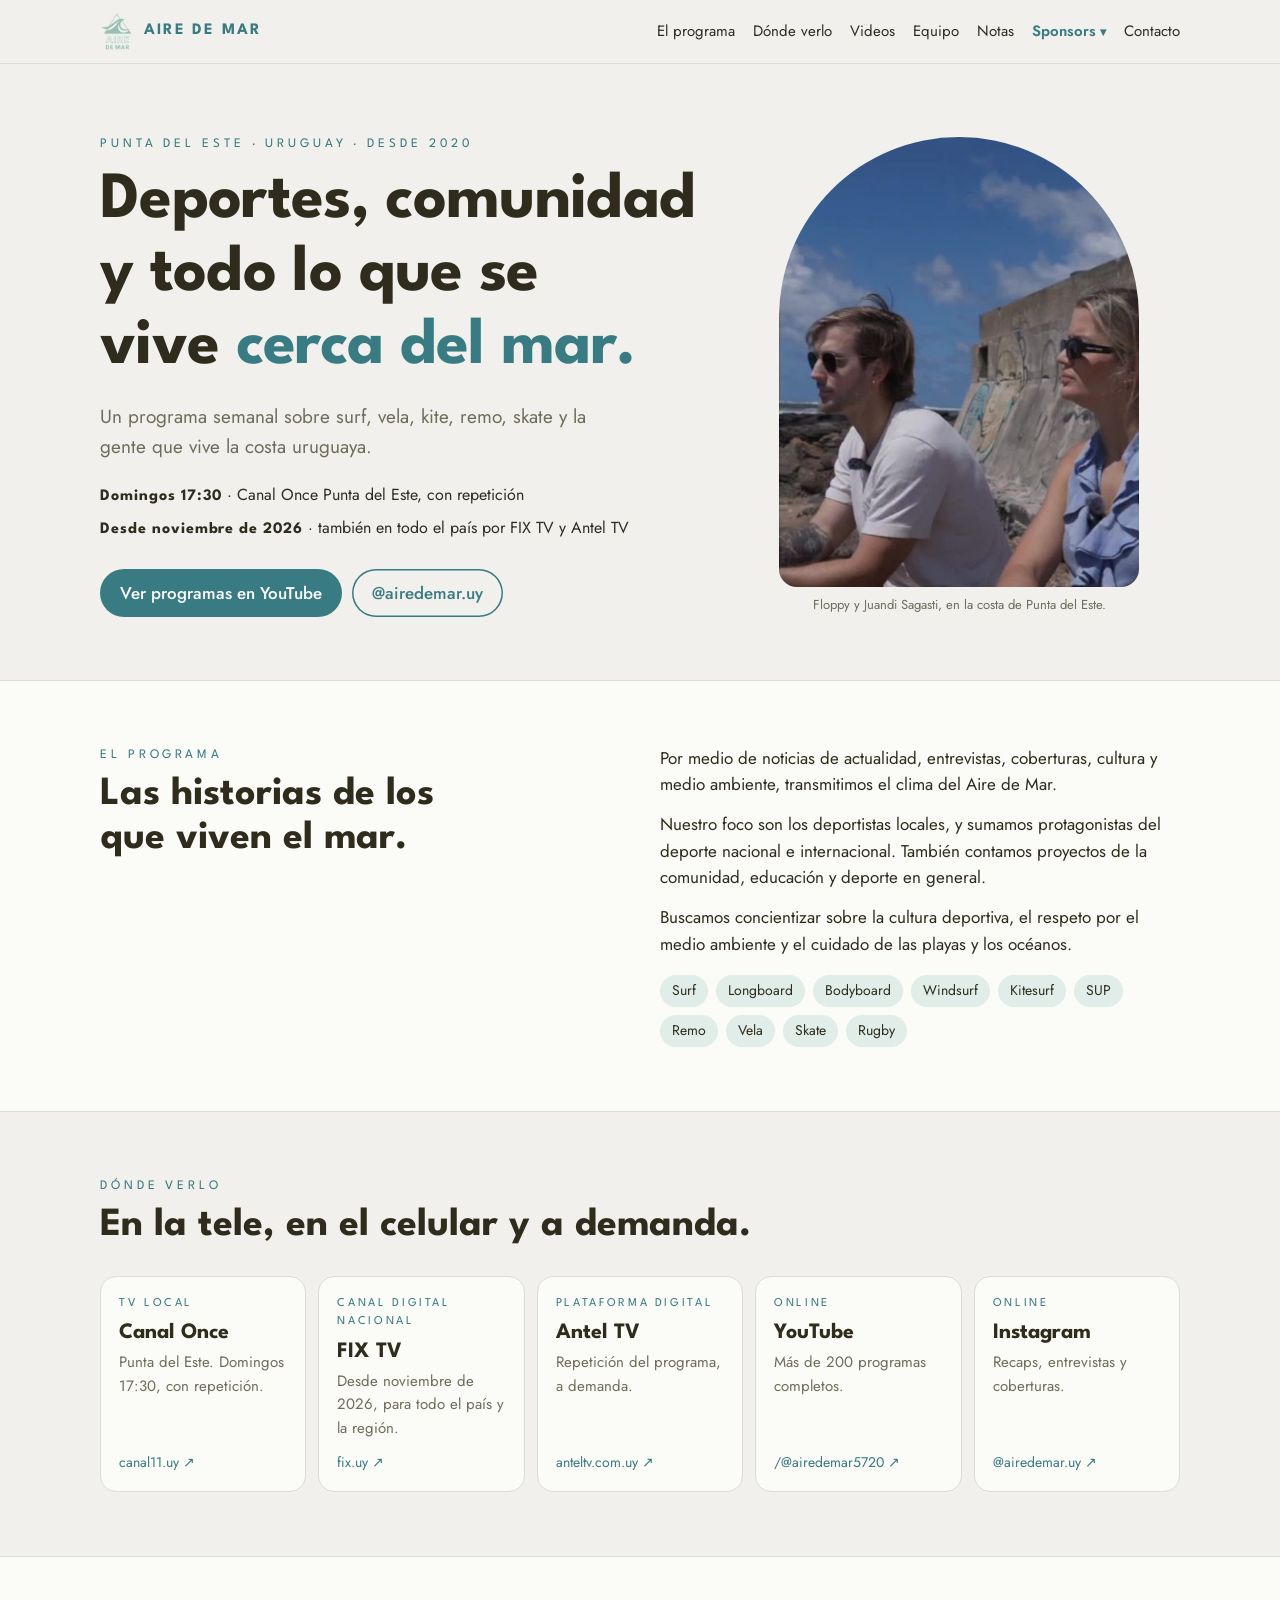
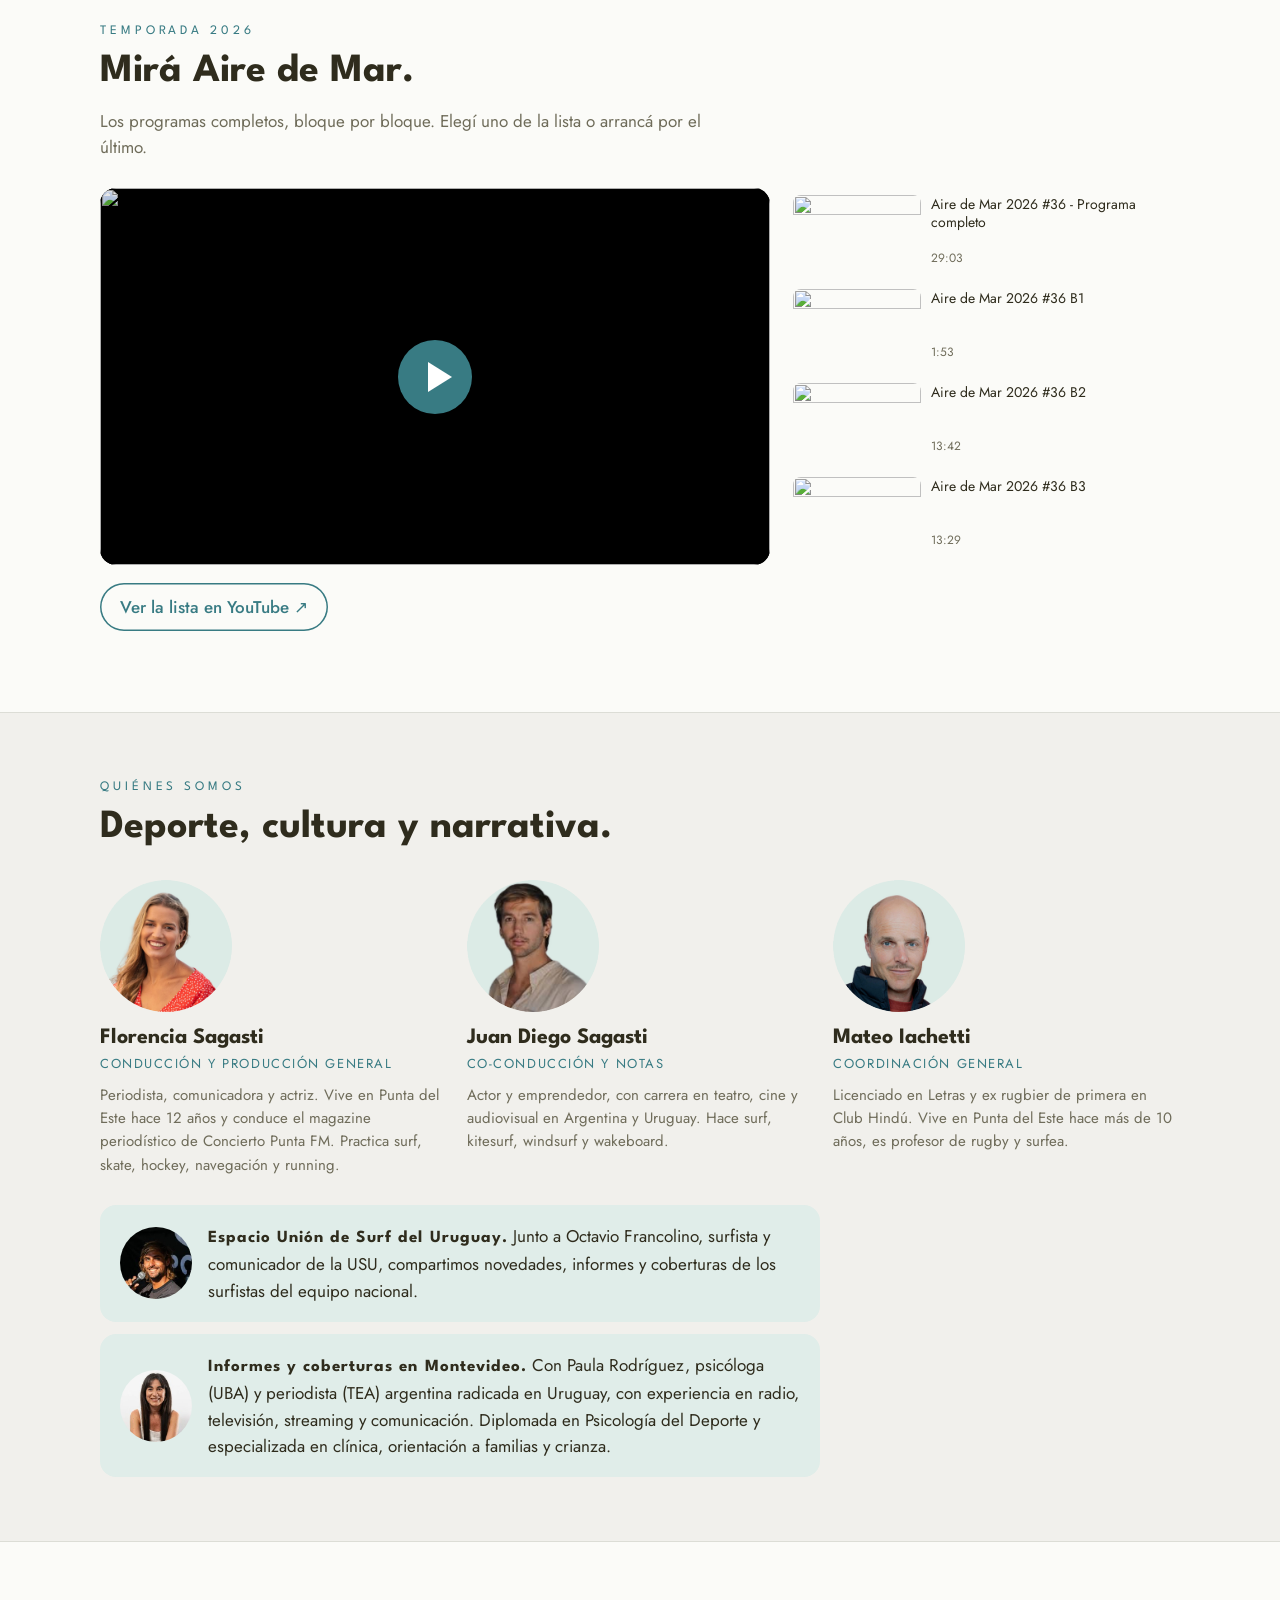
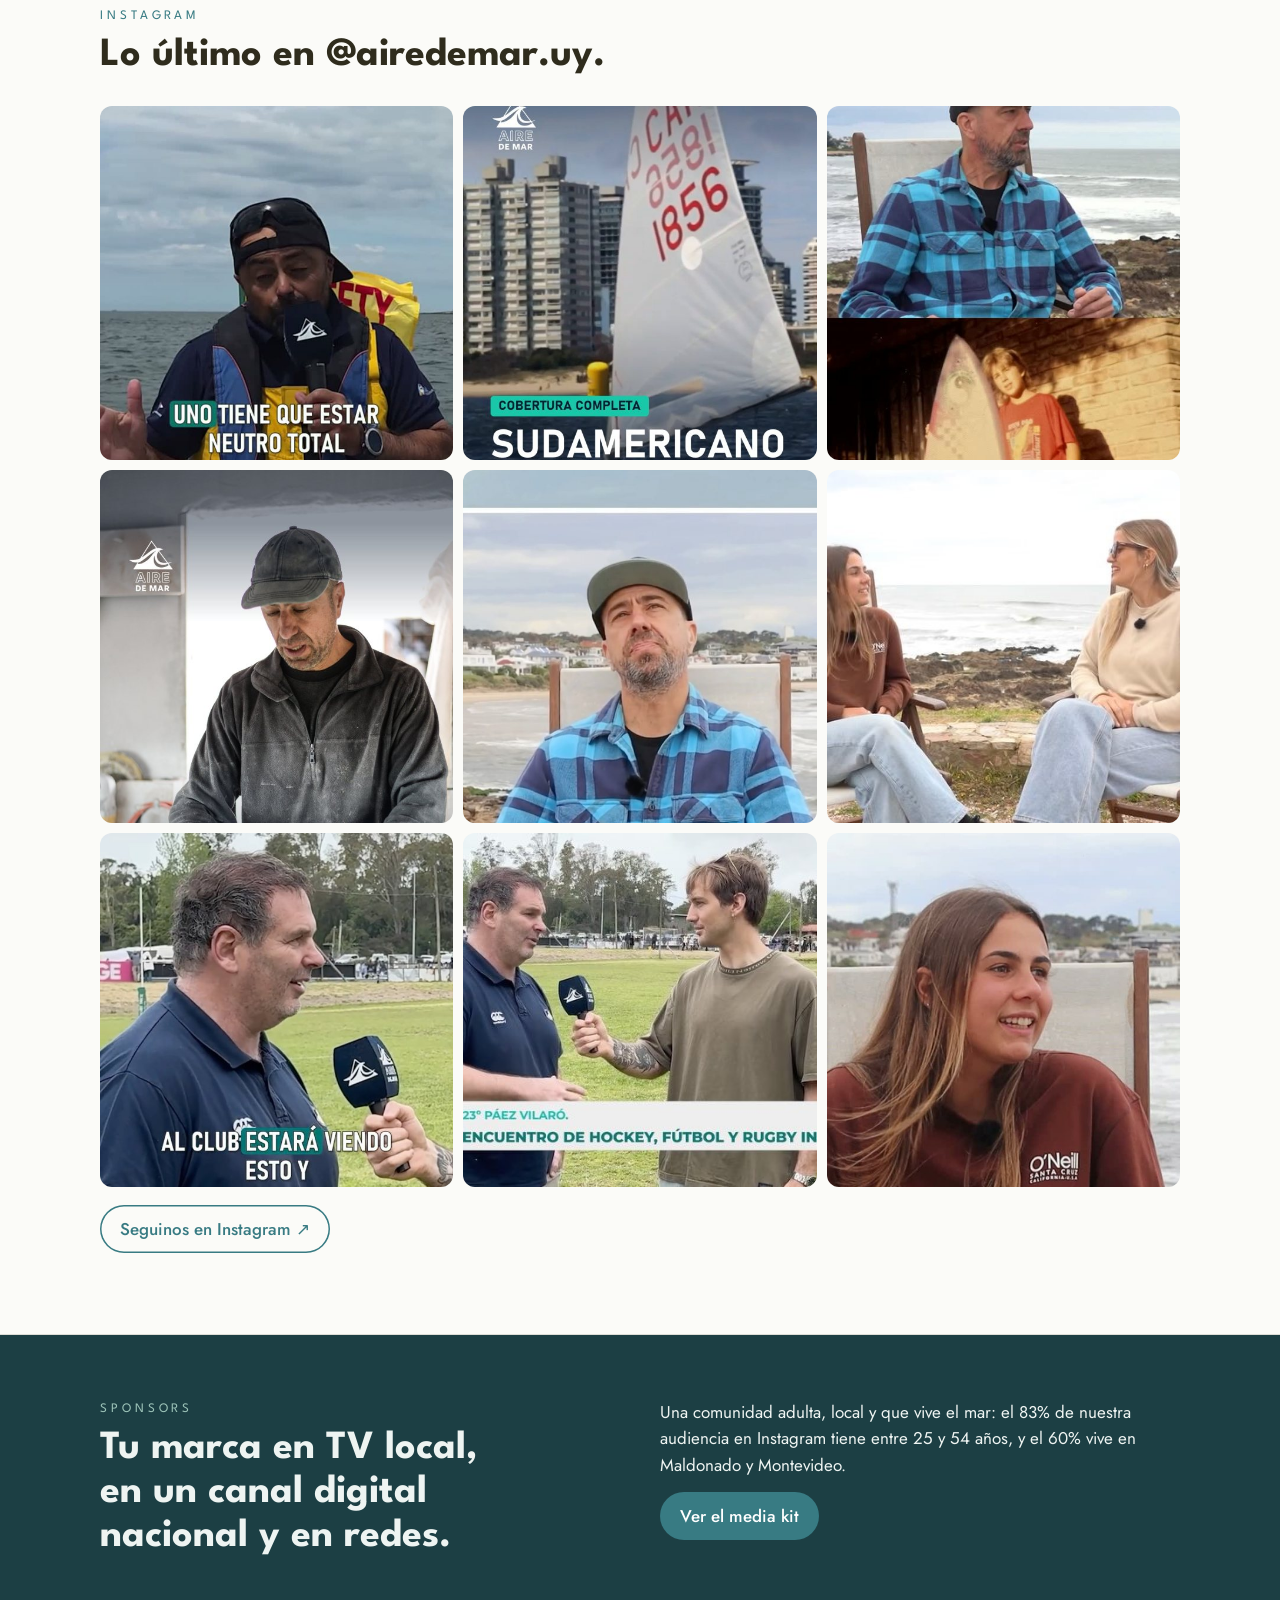
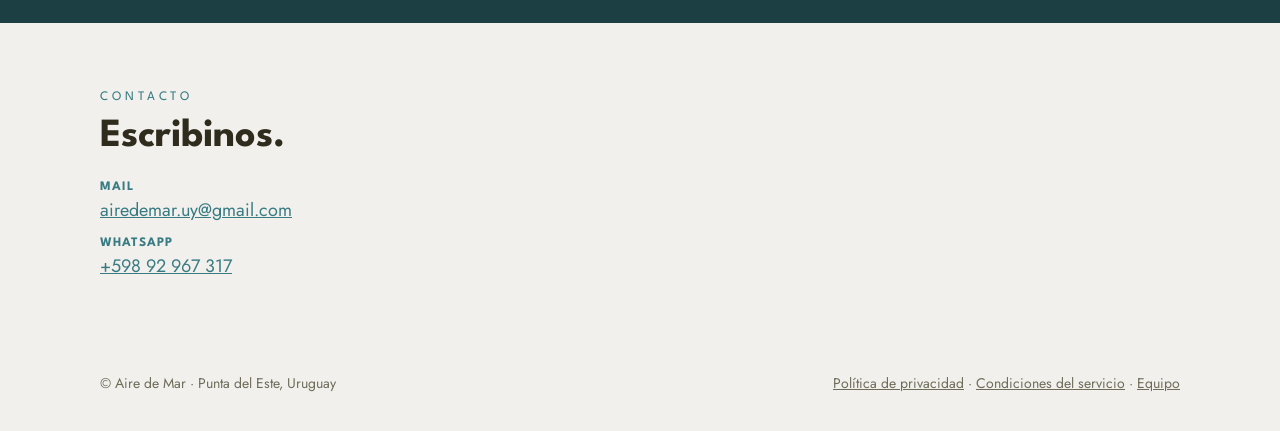
==== commit 6d960011: "Web: el link de YouTube iba a @airedemar (otro canal, vacío); el nuestro es @airedemar5720 Co-Author" ====
--- a/index.html
+++ b/index.html
@@ -41,7 +41,7 @@
           <span><b>Desde noviembre de 2026</b> · también en todo el país por FIX TV y Antel TV</span>
         </div>
         <div class="botones">
-          <a class="boton" href="https://www.youtube.com/@airedemar" target="_blank" rel="noopener">Ver programas en YouTube</a>
+          <a class="boton" href="https://www.youtube.com/@airedemar5720" target="_blank" rel="noopener">Ver programas en YouTube</a>
           <a class="boton linea" href="https://www.instagram.com/airedemar.uy/" target="_blank" rel="noopener">@airedemar.uy</a>
         </div>
       </div>
@@ -77,7 +77,7 @@
         <a class="pantalla" href="https://canal11.uy/" target="_blank" rel="noopener"><div class="tipo">TV local</div><h3>Canal Once</h3><p>Punta del Este. Domingos 17:30, con repetición.</p><span class="ir">canal11.uy ↗</span></a>
         <a class="pantalla" href="https://fix.uy/" target="_blank" rel="noopener"><div class="tipo">Canal digital nacional</div><h3>FIX TV</h3><p>Desde noviembre de 2026, para todo el país y la región.</p><span class="ir">fix.uy ↗</span></a>
         <a class="pantalla" href="https://anteltv.com.uy/" target="_blank" rel="noopener"><div class="tipo">Plataforma digital</div><h3>Antel TV</h3><p>Repetición del programa, a demanda.</p><span class="ir">anteltv.com.uy ↗</span></a>
-        <a class="pantalla" href="https://www.youtube.com/@airedemar" target="_blank" rel="noopener"><div class="tipo">Online</div><h3>YouTube</h3><p>Más de 200 programas completos.</p><span class="ir">/@airedemar ↗</span></a>
+        <a class="pantalla" href="https://www.youtube.com/@airedemar5720" target="_blank" rel="noopener"><div class="tipo">Online</div><h3>YouTube</h3><p>Más de 200 programas completos.</p><span class="ir">/@airedemar5720 ↗</span></a>
         <a class="pantalla" href="https://www.instagram.com/airedemar.uy/" target="_blank" rel="noopener"><div class="tipo">Online</div><h3>Instagram</h3><p>Recaps, entrevistas y coberturas.</p><span class="ir">@airedemar.uy ↗</span></a>
       </div>
     </div>
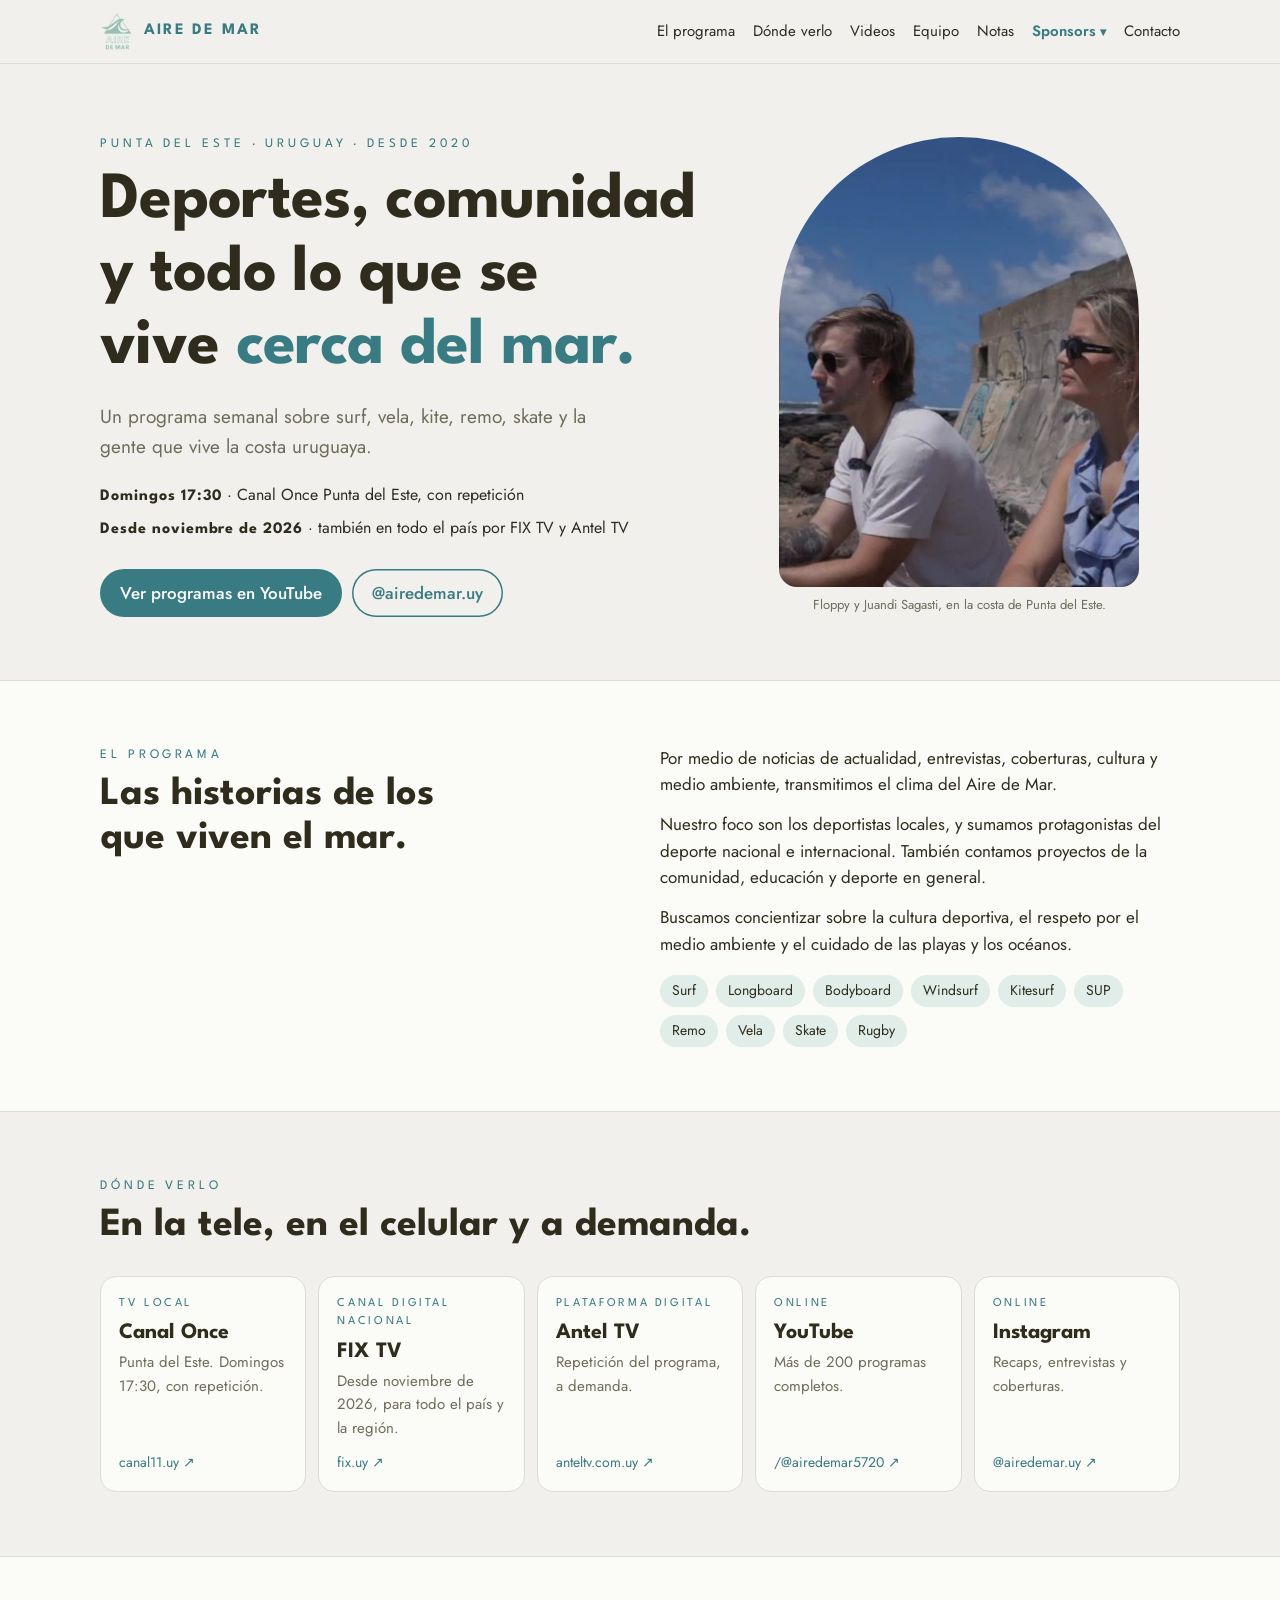
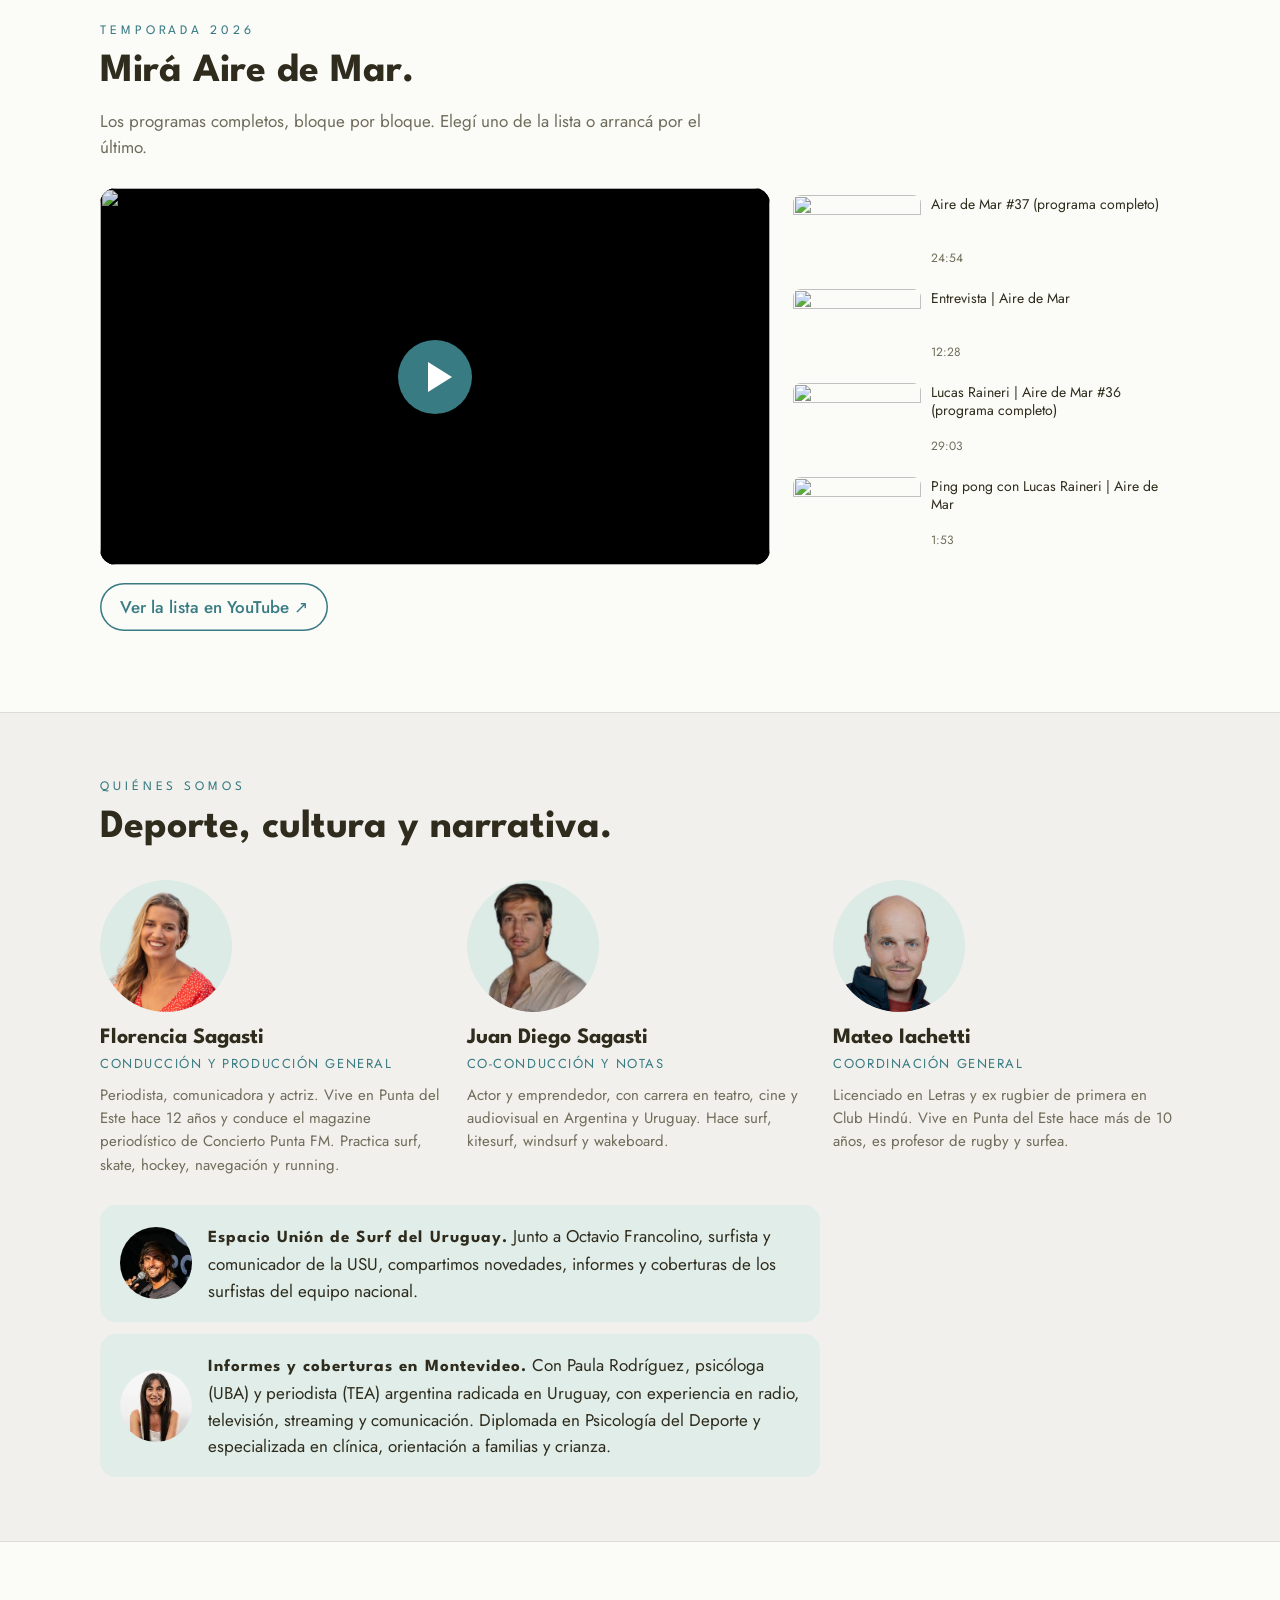
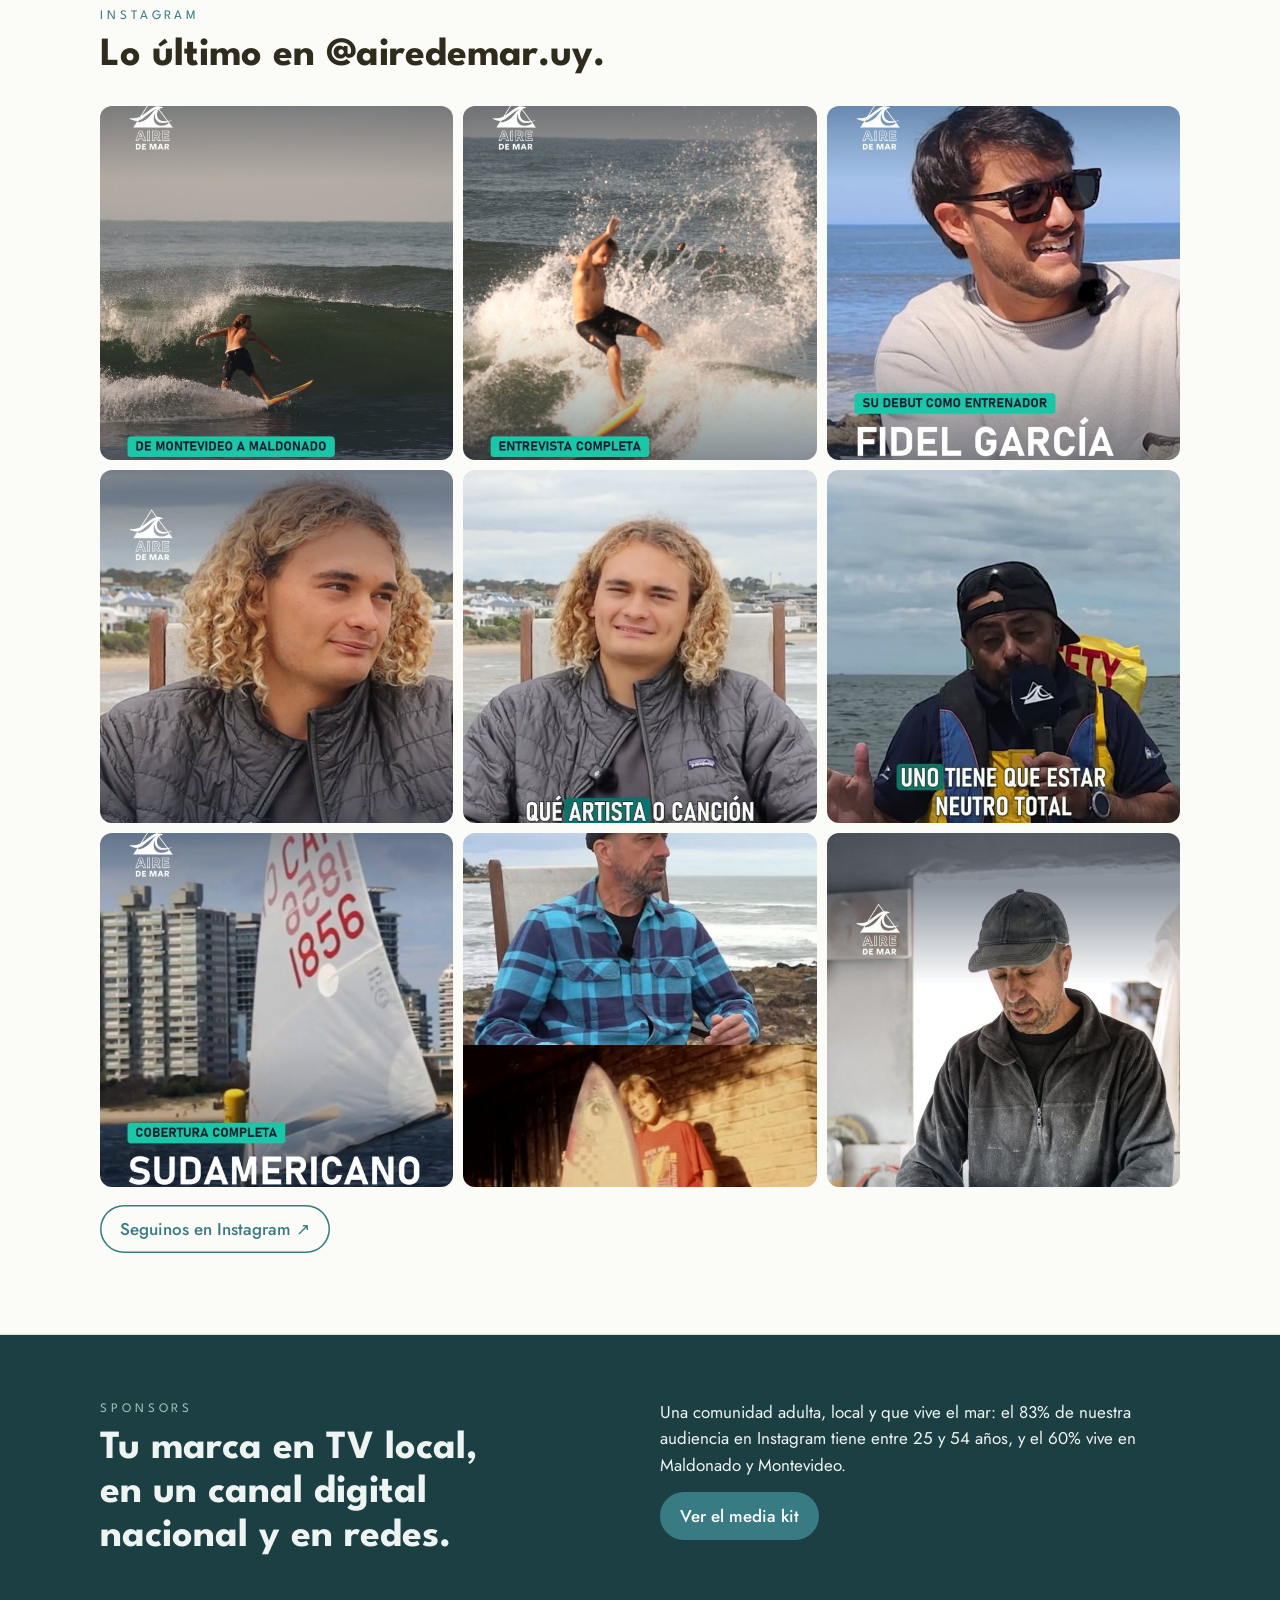
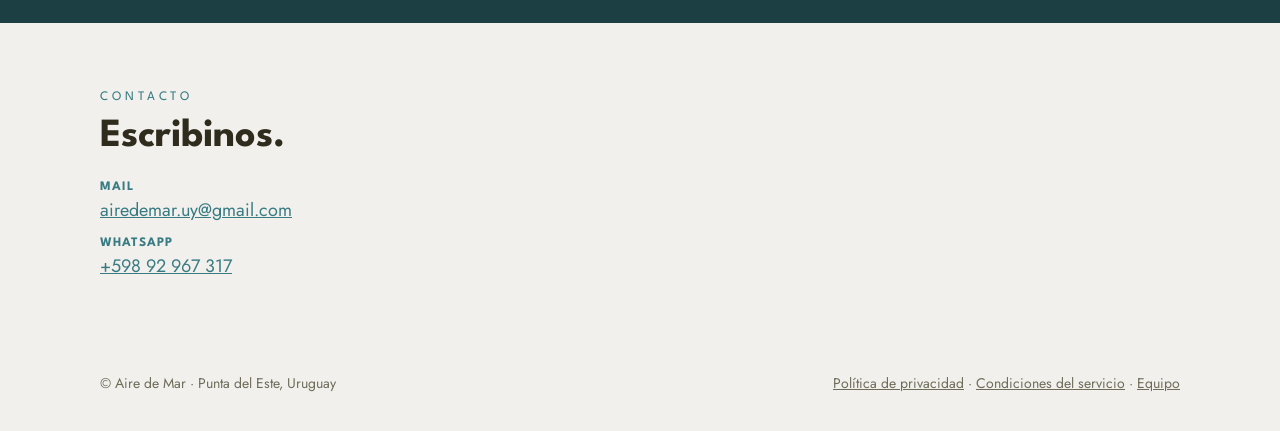
==== commit 6711d53c: "Actualiza notas de Instagram y videos de YouTube (automático)" ====
--- a/index.html
+++ b/index.html
@@ -91,125 +91,127 @@
       <div class="videos" data-lista="PLBpp16n7GHdg">
         <div class="reproductor">
           <!-- AUTO:reproductor -->
-          <button type="button" class="portada-video" data-video="YYjUl8u3Rw0" data-i="0" aria-label="Reproducir el último programa"><img src="https://i.ytimg.com/vi/YYjUl8u3Rw0/hqdefault.jpg" alt="" width="480" height="360"><span class="play" aria-hidden="true"></span></button>
+          <button type="button" class="portada-video" data-video="ACTi-T_Neg8" data-i="0" aria-label="Reproducir el último programa"><img src="https://i.ytimg.com/vi/ACTi-T_Neg8/hqdefault.jpg" alt="" width="480" height="360"><span class="play" aria-hidden="true"></span></button>
           <!-- /AUTO:reproductor -->
         </div>
         <ol class="cola" aria-label="Programas de la temporada 2026">
           <!-- AUTO:cola -->
-          <li><button type="button" data-video="YYjUl8u3Rw0" data-i="0"><img src="https://i.ytimg.com/vi/YYjUl8u3Rw0/mqdefault.jpg" alt="" loading="lazy" width="320" height="180"><span class="t"><small></small>Aire de Mar 2026 #36 - Programa completo</span><span class="d">29:03</span></button></li>
-          <li><button type="button" data-video="7zVLcS2U510" data-i="1"><img src="https://i.ytimg.com/vi/7zVLcS2U510/mqdefault.jpg" alt="" loading="lazy" width="320" height="180"><span class="t"><small></small>Aire de Mar 2026 #36 B1</span><span class="d">1:53</span></button></li>
-          <li><button type="button" data-video="bCW3_Cs_0HE" data-i="2"><img src="https://i.ytimg.com/vi/bCW3_Cs_0HE/mqdefault.jpg" alt="" loading="lazy" width="320" height="180"><span class="t"><small></small>Aire de Mar 2026 #36 B2</span><span class="d">13:42</span></button></li>
-          <li><button type="button" data-video="WPIAwgUDA9U" data-i="3"><img src="https://i.ytimg.com/vi/WPIAwgUDA9U/mqdefault.jpg" alt="" loading="lazy" width="320" height="180"><span class="t"><small></small>Aire de Mar 2026 #36 B3</span><span class="d">13:29</span></button></li>
-          <li><button type="button" data-video="bNJ71WtLMww" data-i="4"><img src="https://i.ytimg.com/vi/bNJ71WtLMww/mqdefault.jpg" alt="" loading="lazy" width="320" height="180"><span class="t"><small></small>Aire de Mar 2026 #35 - Programa completo</span><span class="d">27:45</span></button></li>
-          <li><button type="button" data-video="hiFy-HIN37E" data-i="5"><img src="https://i.ytimg.com/vi/hiFy-HIN37E/mqdefault.jpg" alt="" loading="lazy" width="320" height="180"><span class="t"><small></small>Aire de Mar 2026 #35 B1</span><span class="d">1:36</span></button></li>
-          <li><button type="button" data-video="SPYTh0V4cDE" data-i="6"><img src="https://i.ytimg.com/vi/SPYTh0V4cDE/mqdefault.jpg" alt="" loading="lazy" width="320" height="180"><span class="t"><small></small>Aire de Mar 2026 #35 B2</span><span class="d">20:16</span></button></li>
-          <li><button type="button" data-video="0JfRVoQ5zb8" data-i="7"><img src="https://i.ytimg.com/vi/0JfRVoQ5zb8/mqdefault.jpg" alt="" loading="lazy" width="320" height="180"><span class="t"><small></small>Aire de Mar 2026 #35 B3</span><span class="d">5:55</span></button></li>
-          <li><button type="button" data-video="bNVhXBGu5vI" data-i="8"><img src="https://i.ytimg.com/vi/bNVhXBGu5vI/mqdefault.jpg" alt="" loading="lazy" width="320" height="180"><span class="t"><small></small>Aire de Mar 2026 #34 - Programa completo | Emma de Castro</span><span class="d">24:40</span></button></li>
-          <li><button type="button" data-video="vvJP-kRojcc" data-i="9"><img src="https://i.ytimg.com/vi/vvJP-kRojcc/mqdefault.jpg" alt="" loading="lazy" width="320" height="180"><span class="t"><small>#34 · Bloque 1</small>Emma de Castro y la Recorre Maldonado en Pueblo Garzón</span><span class="d">3:24</span></button></li>
-          <li><button type="button" data-video="Q_fdeLj2DTY" data-i="10"><img src="https://i.ytimg.com/vi/Q_fdeLj2DTY/mqdefault.jpg" alt="" loading="lazy" width="320" height="180"><span class="t"><small>#34 · Bloque 2</small>Emma de Castro, surfista de la selección juvenil de Uruguay</span><span class="d">11:30</span></button></li>
-          <li><button type="button" data-video="wNCNDN4VPpA" data-i="11"><img src="https://i.ytimg.com/vi/wNCNDN4VPpA/mqdefault.jpg" alt="" loading="lazy" width="320" height="180"><span class="t"><small>#34 · Bloque 3</small>Encuentro Carlos Páez Vilaró en Lobos Rugby Club</span><span class="d">9:47</span></button></li>
-          <li><button type="button" data-video="8v2vDMA1YZU" data-i="12"><img src="https://i.ytimg.com/vi/8v2vDMA1YZU/mqdefault.jpg" alt="" loading="lazy" width="320" height="180"><span class="t"><small></small>Aire de Mar 2026 #33 - Programa completo | Fidel García Guevara</span><span class="d">26:25</span></button></li>
-          <li><button type="button" data-video="fevG0anfo_4" data-i="13"><img src="https://i.ytimg.com/vi/fevG0anfo_4/mqdefault.jpg" alt="" loading="lazy" width="320" height="180"><span class="t"><small>#33 · Bloque 1</small>Fidel García Guevara y la resiliencia costera en Maldonado</span><span class="d">3:49</span></button></li>
-          <li><button type="button" data-video="6xyBh0d1Gts" data-i="14"><img src="https://i.ytimg.com/vi/6xyBh0d1Gts/mqdefault.jpg" alt="" loading="lazy" width="320" height="180"><span class="t"><small>#33 · Bloque 2</small>Fidel García Guevara, entrenador de vela olímpica</span><span class="d">16:31</span></button></li>
-          <li><button type="button" data-video="ECi5AriGVEs" data-i="15"><img src="https://i.ytimg.com/vi/ECi5AriGVEs/mqdefault.jpg" alt="" loading="lazy" width="320" height="180"><span class="t"><small>#33 · Bloque 3</small>Inés Pereyra Rivero y su podcast sobre el océano</span><span class="d">6:07</span></button></li>
-          <li><button type="button" data-video="OxOPRnTPmbY" data-i="16"><img src="https://i.ytimg.com/vi/OxOPRnTPmbY/mqdefault.jpg" alt="" loading="lazy" width="320" height="180"><span class="t"><small></small>Aire de Mar 2026 #32 - Programa completo | Maira Villar</span><span class="d">24:54</span></button></li>
-          <li><button type="button" data-video="mE5nAXHVt8o" data-i="17"><img src="https://i.ytimg.com/vi/mE5nAXHVt8o/mqdefault.jpg" alt="" loading="lazy" width="320" height="180"><span class="t"><small>#32 · Bloque 1</small>Maira Villar y el autocross en Maldonado</span><span class="d">4:00</span></button></li>
-          <li><button type="button" data-video="J4I_EhviiCs" data-i="18"><img src="https://i.ytimg.com/vi/J4I_EhviiCs/mqdefault.jpg" alt="" loading="lazy" width="320" height="180"><span class="t"><small>#32 · Bloque 2</small>Maira Villar, instructora de vela en el Yacht Club Punta del Este</span><span class="d">13:45</span></button></li>
-          <li><button type="button" data-video="E1F8eDodqLA" data-i="19"><img src="https://i.ytimg.com/vi/E1F8eDodqLA/mqdefault.jpg" alt="" loading="lazy" width="320" height="180"><span class="t"><small>#32 · Bloque 3</small>Stand up paddle en Montevideo</span><span class="d">7:09</span></button></li>
-          <li><button type="button" data-video="U2nk7mH_H7c" data-i="20"><img src="https://i.ytimg.com/vi/U2nk7mH_H7c/mqdefault.jpg" alt="" loading="lazy" width="320" height="180"><span class="t"><small></small>Aire de Mar 2026 #31 - Programa completo | Santiago Melo y Julián Cabrera</span><span class="d">22:33</span></button></li>
-          <li><button type="button" data-video="6BtMhFwVcXA" data-i="21"><img src="https://i.ytimg.com/vi/6BtMhFwVcXA/mqdefault.jpg" alt="" loading="lazy" width="320" height="180"><span class="t"><small>#31 · Bloque 1</small>Santiago Melo y Julián Cabrera - Kayakeada Binacional en el río Uruguay</span><span class="d">6:35</span></button></li>
-          <li><button type="button" data-video="6c18ZDCjY3g" data-i="22"><img src="https://i.ytimg.com/vi/6c18ZDCjY3g/mqdefault.jpg" alt="" loading="lazy" width="320" height="180"><span class="t"><small>#31 · Bloque 2</small>Santiago Melo y Julián Cabrera (Entrevista)</span><span class="d">10:22</span></button></li>
-          <li><button type="button" data-video="eyv_K4Gonxk" data-i="23"><img src="https://i.ytimg.com/vi/eyv_K4Gonxk/mqdefault.jpg" alt="" loading="lazy" width="320" height="180"><span class="t"><small>#31 · Bloque 3</small>Uruguay en los Juegos Odesur 2026</span><span class="d">5:38</span></button></li>
-          <li><button type="button" data-video="kYPBixSknv0" data-i="24"><img src="https://i.ytimg.com/vi/kYPBixSknv0/mqdefault.jpg" alt="" loading="lazy" width="320" height="180"><span class="t"><small>#30 · Bloque 1</small>Martin Gorriti - Carrera Perez Scremini</span><span class="d">4:14</span></button></li>
-          <li><button type="button" data-video="ZpHWY17sLKk" data-i="25"><img src="https://i.ytimg.com/vi/ZpHWY17sLKk/mqdefault.jpg" alt="" loading="lazy" width="320" height="180"><span class="t"><small>#30 · Bloque 2</small>Martin Gorriti (Entrevista)</span><span class="d">9:42</span></button></li>
-          <li><button type="button" data-video="kQmK_agwL3Q" data-i="26"><img src="https://i.ytimg.com/vi/kQmK_agwL3Q/mqdefault.jpg" alt="" loading="lazy" width="320" height="180"><span class="t"><small>#30 · Bloque 3</small>Epigenética en Centro Eona</span><span class="d">9:17</span></button></li>
-          <li><button type="button" data-video="DI1UlK04Oto" data-i="27"><img src="https://i.ytimg.com/vi/DI1UlK04Oto/mqdefault.jpg" alt="" loading="lazy" width="320" height="180"><span class="t"><small>#29 · Bloque 1</small>Matías Otero - Recorre Maldonado San Carlos</span><span class="d">4:34</span></button></li>
-          <li><button type="button" data-video="k1AzC17XMW4" data-i="28"><img src="https://i.ytimg.com/vi/k1AzC17XMW4/mqdefault.jpg" alt="" loading="lazy" width="320" height="180"><span class="t"><small>#29 · Bloque 2</small>Matías Otero (Entrevista)</span><span class="d">16:07</span></button></li>
-          <li><button type="button" data-video="HB8G5Q9q0tg" data-i="29"><img src="https://i.ytimg.com/vi/HB8G5Q9q0tg/mqdefault.jpg" alt="" loading="lazy" width="320" height="180"><span class="t"><small>#29 · Bloque 3</small>Cobertura Paula Rodriguez Maraton PDE parte II</span><span class="d">6:40</span></button></li>
-          <li><button type="button" data-video="snBckOx8Erc" data-i="30"><img src="https://i.ytimg.com/vi/snBckOx8Erc/mqdefault.jpg" alt="" loading="lazy" width="320" height="180"><span class="t"><small>#28 · Bloque 1</small>Santi Medeiro - Pista de Skate San Carlos</span><span class="d">3:39</span></button></li>
-          <li><button type="button" data-video="8eL6XEld3Bk" data-i="31"><img src="https://i.ytimg.com/vi/8eL6XEld3Bk/mqdefault.jpg" alt="" loading="lazy" width="320" height="180"><span class="t"><small>#28 · Bloque 2</small>Santi Medeiro (Entrevista P1)</span><span class="d">10:51</span></button></li>
-          <li><button type="button" data-video="Y47aAS8DuzU" data-i="32"><img src="https://i.ytimg.com/vi/Y47aAS8DuzU/mqdefault.jpg" alt="" loading="lazy" width="320" height="180"><span class="t"><small>#28 · Bloque 3</small>Santi Medeiro (Entrevista P2)</span><span class="d">10:26</span></button></li>
-          <li><button type="button" data-video="sP3PAiQv_nQ" data-i="33"><img src="https://i.ytimg.com/vi/sP3PAiQv_nQ/mqdefault.jpg" alt="" loading="lazy" width="320" height="180"><span class="t"><small>#27 · Bloque 1</small>Julián Schweizer - Mural Marino Romanelli</span><span class="d">8:29</span></button></li>
-          <li><button type="button" data-video="r2rb2Q4jzAE" data-i="34"><img src="https://i.ytimg.com/vi/r2rb2Q4jzAE/mqdefault.jpg" alt="" loading="lazy" width="320" height="180"><span class="t"><small>#27 · Bloque 2</small>Julián Schweizer - Entrevista</span><span class="d">16:43</span></button></li>
-          <li><button type="button" data-video="x_FPuHD9ApU" data-i="35"><img src="https://i.ytimg.com/vi/x_FPuHD9ApU/mqdefault.jpg" alt="" loading="lazy" width="320" height="180"><span class="t"><small>#27 · Bloque 3</small>Maratón Punta del Este I</span><span class="d">3:53</span></button></li>
-          <li><button type="button" data-video="sfMTmUPi7rU" data-i="36"><img src="https://i.ytimg.com/vi/sfMTmUPi7rU/mqdefault.jpg" alt="" loading="lazy" width="320" height="180"><span class="t"><small>#26 · Bloque 1</small>Martin Ottado - ALAS Global Tour</span><span class="d">6:33</span></button></li>
-          <li><button type="button" data-video="hnj6sRfhgDs" data-i="37"><img src="https://i.ytimg.com/vi/hnj6sRfhgDs/mqdefault.jpg" alt="" loading="lazy" width="320" height="180"><span class="t"><small>#26 · Bloque 2</small>Martin Ottado - Entrevista</span><span class="d">13:08</span></button></li>
-          <li><button type="button" data-video="9TiL3c3Gc8s" data-i="38"><img src="https://i.ytimg.com/vi/9TiL3c3Gc8s/mqdefault.jpg" alt="" loading="lazy" width="320" height="180"><span class="t"><small>#26 · Bloque 3</small>YCPE Vela Punta del Este</span><span class="d">4:43</span></button></li>
-          <li><button type="button" data-video="ioOYDdu727A" data-i="39"><img src="https://i.ytimg.com/vi/ioOYDdu727A/mqdefault.jpg" alt="" loading="lazy" width="320" height="180"><span class="t"><small>#25 · Bloque 1</small>Federico Fischer - Turismo y deporte</span><span class="d">4:31</span></button></li>
-          <li><button type="button" data-video="exD7q_5jSrs" data-i="40"><img src="https://i.ytimg.com/vi/exD7q_5jSrs/mqdefault.jpg" alt="" loading="lazy" width="320" height="180"><span class="t"><small>#25 · Bloque 2</small>Federico Fischer, El Nido - Entrevista</span><span class="d">11:26</span></button></li>
-          <li><button type="button" data-video="caY4EY8p8eo" data-i="41"><img src="https://i.ytimg.com/vi/caY4EY8p8eo/mqdefault.jpg" alt="" loading="lazy" width="320" height="180"><span class="t"><small>#25 · Bloque 3</small>Federico Fischer, El Nido - Entrevista II parte</span><span class="d">10:13</span></button></li>
-          <li><button type="button" data-video="U5uYQCPAji8" data-i="42"><img src="https://i.ytimg.com/vi/U5uYQCPAji8/mqdefault.jpg" alt="" loading="lazy" width="320" height="180"><span class="t"><small>#24 · Bloque 1</small>Arnold Glutz - ALAS Panamá</span><span class="d">2:57</span></button></li>
-          <li><button type="button" data-video="g3rr3whHBPU" data-i="43"><img src="https://i.ytimg.com/vi/g3rr3whHBPU/mqdefault.jpg" alt="" loading="lazy" width="320" height="180"><span class="t"><small>#24 · Bloque 2</small>Arnold Glutz - Entrevista</span><span class="d">15:37</span></button></li>
-          <li><button type="button" data-video="JXre4fAxRs8" data-i="44"><img src="https://i.ytimg.com/vi/JXre4fAxRs8/mqdefault.jpg" alt="" loading="lazy" width="320" height="180"><span class="t"><small>#24 · Bloque 3</small>Psicología Deportiva &amp; Pelota al Medio a la Esperanza</span><span class="d">10:59</span></button></li>
-          <li><button type="button" data-video="qG0fY5iDzcg" data-i="45"><img src="https://i.ytimg.com/vi/qG0fY5iDzcg/mqdefault.jpg" alt="" loading="lazy" width="320" height="180"><span class="t"><small>#23 · Bloque 1</small>Gastón Pelaez / Clipper Race YCPE</span><span class="d">8:54</span></button></li>
-          <li><button type="button" data-video="kS9_gNaA8PE" data-i="46"><img src="https://i.ytimg.com/vi/kS9_gNaA8PE/mqdefault.jpg" alt="" loading="lazy" width="320" height="180"><span class="t"><small>#23 · Bloque 2</small>Gastón Pelaez</span><span class="d">14:12</span></button></li>
-          <li><button type="button" data-video="v1-XO0iH_Ds" data-i="47"><img src="https://i.ytimg.com/vi/v1-XO0iH_Ds/mqdefault.jpg" alt="" loading="lazy" width="320" height="180"><span class="t"><small>#23 · Bloque 3</small>ADES 30</span><span class="d">9:10</span></button></li>
-          <li><button type="button" data-video="a9wxAo8YOyQ" data-i="48"><img src="https://i.ytimg.com/vi/a9wxAo8YOyQ/mqdefault.jpg" alt="" loading="lazy" width="320" height="180"><span class="t"><small>#22 · Bloque 1</small>Balta Eiris - Maldonado Boxea</span><span class="d">6:50</span></button></li>
-          <li><button type="button" data-video="Ywvk1_Cq6E8" data-i="49"><img src="https://i.ytimg.com/vi/Ywvk1_Cq6E8/mqdefault.jpg" alt="" loading="lazy" width="320" height="180"><span class="t"><small>#22 · Bloque 2</small>Balta Eiris - Entrevista</span><span class="d">12:57</span></button></li>
-          <li><button type="button" data-video="SwjnD4siKvo" data-i="50"><img src="https://i.ytimg.com/vi/SwjnD4siKvo/mqdefault.jpg" alt="" loading="lazy" width="320" height="180"><span class="t"><small>#22 · Bloque 3</small>Encuentro Regional Rugby Punta del Este - UD Sailng</span><span class="d">7:47</span></button></li>
-          <li><button type="button" data-video="1JNAjnc3gZU" data-i="51"><img src="https://i.ytimg.com/vi/1JNAjnc3gZU/mqdefault.jpg" alt="" loading="lazy" width="320" height="180"><span class="t"><small>#21 · Bloque 1</small>Ricardo Franco - RCP en Playas</span><span class="d">5:47</span></button></li>
-          <li><button type="button" data-video="S1BxlVBa3-w" data-i="52"><img src="https://i.ytimg.com/vi/S1BxlVBa3-w/mqdefault.jpg" alt="" loading="lazy" width="320" height="180"><span class="t"><small>#21 · Bloque 2</small>Ricardo Franco - Entrevista</span><span class="d">15:50</span></button></li>
-          <li><button type="button" data-video="QUJibTKto28" data-i="53"><img src="https://i.ytimg.com/vi/QUJibTKto28/mqdefault.jpg" alt="" loading="lazy" width="320" height="180"><span class="t"><small>#21 · Bloque 3</small>ADES Maldonado, Uruguay</span><span class="d">9:15</span></button></li>
-          <li><button type="button" data-video="rke5RFFSDkQ" data-i="54"><img src="https://i.ytimg.com/vi/rke5RFFSDkQ/mqdefault.jpg" alt="" loading="lazy" width="320" height="180"><span class="t"><small>#20 · Bloque 1</small>Florence Romei Bown - Cultura y el mar: violín</span><span class="d">8:34</span></button></li>
-          <li><button type="button" data-video="vNhXBUUu62U" data-i="55"><img src="https://i.ytimg.com/vi/vNhXBUUu62U/mqdefault.jpg" alt="" loading="lazy" width="320" height="180"><span class="t"><small>#20 · Bloque 2</small>Florence Romei Bown - Entrevista</span><span class="d">15:07</span></button></li>
-          <li><button type="button" data-video="ZBgFL2WQ3cY" data-i="56"><img src="https://i.ytimg.com/vi/ZBgFL2WQ3cY/mqdefault.jpg" alt="" loading="lazy" width="320" height="180"><span class="t"><small>#20 · Bloque 3</small>Ambá 10 años</span><span class="d">4:43</span></button></li>
-          <li><button type="button" data-video="G6CKFeC-eoE" data-i="57"><img src="https://i.ytimg.com/vi/G6CKFeC-eoE/mqdefault.jpg" alt="" loading="lazy" width="320" height="180"><span class="t"><small>#19 · Bloque 1</small>Tadeo Arca - Recorre Maldonado</span><span class="d">7:04</span></button></li>
-          <li><button type="button" data-video="vpb-D-iqaWc" data-i="58"><img src="https://i.ytimg.com/vi/vpb-D-iqaWc/mqdefault.jpg" alt="" loading="lazy" width="320" height="180"><span class="t"><small>#19 · Bloque 2</small>Tadeo Arca - Entrevista</span><span class="d">16:08</span></button></li>
-          <li><button type="button" data-video="rwsNxzU2O6Q" data-i="59"><img src="https://i.ytimg.com/vi/rwsNxzU2O6Q/mqdefault.jpg" alt="" loading="lazy" width="320" height="180"><span class="t"><small>#19 · Bloque 3</small>Cultura y el Mar en Maldonado Nuevo</span><span class="d">8:07</span></button></li>
-          <li><button type="button" data-video="tvlyGcvpg98" data-i="60"><img src="https://i.ytimg.com/vi/tvlyGcvpg98/mqdefault.jpg" alt="" loading="lazy" width="320" height="180"><span class="t"><small>#18 · Bloque 1</small>Lucas Nieves - Ambá Yerba Mate</span><span class="d">5:28</span></button></li>
-          <li><button type="button" data-video="3DU3pdTWjMo" data-i="61"><img src="https://i.ytimg.com/vi/3DU3pdTWjMo/mqdefault.jpg" alt="" loading="lazy" width="320" height="180"><span class="t"><small>#18 · Bloque 2</small>Lucas Nieves - Entrevista</span><span class="d">14:28</span></button></li>
-          <li><button type="button" data-video="WXm9Y3zDhos" data-i="62"><img src="https://i.ytimg.com/vi/WXm9Y3zDhos/mqdefault.jpg" alt="" loading="lazy" width="320" height="180"><span class="t"><small>#18 · Bloque 3</small>Pottasium Ottado en El Salvador</span><span class="d">9:19</span></button></li>
-          <li><button type="button" data-video="btjuDLM2C2Q" data-i="63"><img src="https://i.ytimg.com/vi/btjuDLM2C2Q/mqdefault.jpg" alt="" loading="lazy" width="320" height="180"><span class="t"><small>#17 · Bloque 1</small>Pía Bobadilla - Teatro MACA</span><span class="d">5:12</span></button></li>
-          <li><button type="button" data-video="3YGtXu8n13k" data-i="64"><img src="https://i.ytimg.com/vi/3YGtXu8n13k/mqdefault.jpg" alt="" loading="lazy" width="320" height="180"><span class="t"><small>#17 · Bloque 2</small>Pía Bobadilla Bodyboard</span><span class="d">12:13</span></button></li>
-          <li><button type="button" data-video="Yb3DwSLrU0s" data-i="65"><img src="https://i.ytimg.com/vi/Yb3DwSLrU0s/mqdefault.jpg" alt="" loading="lazy" width="320" height="180"><span class="t"><small>#17 · Bloque 3</small>10 AÑOS AMBÁ</span><span class="d">10:23</span></button></li>
-          <li><button type="button" data-video="IW3Wbnk0iYc" data-i="66"><img src="https://i.ytimg.com/vi/IW3Wbnk0iYc/mqdefault.jpg" alt="" loading="lazy" width="320" height="180"><span class="t"><small>#16 · Bloque 1</small>Inés Beisso</span><span class="d">4:59</span></button></li>
-          <li><button type="button" data-video="o1JtGrRGxgg" data-i="67"><img src="https://i.ytimg.com/vi/o1JtGrRGxgg/mqdefault.jpg" alt="" loading="lazy" width="320" height="180"><span class="t"><small>#16 · Bloque 2</small>Inés Beisso</span><span class="d">11:50</span></button></li>
-          <li><button type="button" data-video="mAfINZnMgX0" data-i="68"><img src="https://i.ytimg.com/vi/mAfINZnMgX0/mqdefault.jpg" alt="" loading="lazy" width="320" height="180"><span class="t"><small>#16 · Bloque 3</small>Surf Uruguay Raw - Lecorch Photo</span><span class="d">4:39</span></button></li>
-          <li><button type="button" data-video="ydAeBBFWs-Y" data-i="69"><img src="https://i.ytimg.com/vi/ydAeBBFWs-Y/mqdefault.jpg" alt="" loading="lazy" width="320" height="180"><span class="t"><small>#15 · Bloque 1</small>Juan Brun - Recorre Maldonado</span><span class="d">5:18</span></button></li>
-          <li><button type="button" data-video="nE1nGJ7ksSE" data-i="70"><img src="https://i.ytimg.com/vi/nE1nGJ7ksSE/mqdefault.jpg" alt="" loading="lazy" width="320" height="180"><span class="t"><small>#15 · Bloque 2</small>Juan Brun Bodyboard</span><span class="d">13:19</span></button></li>
-          <li><button type="button" data-video="iI9JNdSXod8" data-i="71"><img src="https://i.ytimg.com/vi/iI9JNdSXod8/mqdefault.jpg" alt="" loading="lazy" width="320" height="180"><span class="t"><small>#15 · Bloque 3</small>CT Punta Roca - Recuperación faja costera Solis</span><span class="d">9:18</span></button></li>
-          <li><button type="button" data-video="mc9ceSLaCys" data-i="72"><img src="https://i.ytimg.com/vi/mc9ceSLaCys/mqdefault.jpg" alt="" loading="lazy" width="320" height="180"><span class="t"><small>#14 · Bloque 1</small>Hernan Silva - Teatro en Maldonado</span><span class="d">5:20</span></button></li>
-          <li><button type="button" data-video="v_BnY65wI_4" data-i="73"><img src="https://i.ytimg.com/vi/v_BnY65wI_4/mqdefault.jpg" alt="" loading="lazy" width="320" height="180"><span class="t"><small>#14 · Bloque 2</small>Hernán Silva</span><span class="d">8:57</span></button></li>
-          <li><button type="button" data-video="kFq5q8KMlHs" data-i="74"><img src="https://i.ytimg.com/vi/kFq5q8KMlHs/mqdefault.jpg" alt="" loading="lazy" width="320" height="180"><span class="t"><small>#14 · Bloque 3</small>De la gata Surf - Moda Sustentable</span><span class="d">10:38</span></button></li>
-          <li><button type="button" data-video="b9x7kCEEuzQ" data-i="75"><img src="https://i.ytimg.com/vi/b9x7kCEEuzQ/mqdefault.jpg" alt="" loading="lazy" width="320" height="180"><span class="t"><small>#13 · Bloque 1</small>De la gata Surf &amp;Terra Bio en Lobos</span><span class="d">3:54</span></button></li>
-          <li><button type="button" data-video="j6kDrlDNSs0" data-i="76"><img src="https://i.ytimg.com/vi/j6kDrlDNSs0/mqdefault.jpg" alt="" loading="lazy" width="320" height="180"><span class="t"><small>#13 · Bloque 2</small>Mariana Felix - De la gata Surf - Entrevista</span><span class="d">14:48</span></button></li>
-          <li><button type="button" data-video="tPNpZ4EQOmo" data-i="77"><img src="https://i.ytimg.com/vi/tPNpZ4EQOmo/mqdefault.jpg" alt="" loading="lazy" width="320" height="180"><span class="t"><small>#13 · Bloque 3</small>Nado en Aguas Abiertas NAF La Barra</span><span class="d">5:27</span></button></li>
-          <li><button type="button" data-video="P4emU4ues_I" data-i="78"><img src="https://i.ytimg.com/vi/P4emU4ues_I/mqdefault.jpg" alt="" loading="lazy" width="320" height="180"><span class="t"><small>#12 · Bloque 1</small>Sofi Knüppel</span><span class="d">2:27</span></button></li>
-          <li><button type="button" data-video="AplY8hN6N-k" data-i="79"><img src="https://i.ytimg.com/vi/AplY8hN6N-k/mqdefault.jpg" alt="" loading="lazy" width="320" height="180"><span class="t"><small>#12 · Bloque 2</small>Sofi Knüppel - Entrevista</span><span class="d">15:00</span></button></li>
-          <li><button type="button" data-video="XxG3K1bOtvM" data-i="80"><img src="https://i.ytimg.com/vi/XxG3K1bOtvM/mqdefault.jpg" alt="" loading="lazy" width="320" height="180"><span class="t"><small>#12 · Bloque 3</small>Campeonato Uruguayo Bodyboard</span><span class="d">12:23</span></button></li>
-          <li><button type="button" data-video="EgGE2xvqdlE" data-i="81"><img src="https://i.ytimg.com/vi/EgGE2xvqdlE/mqdefault.jpg" alt="" loading="lazy" width="320" height="180"><span class="t"><small>#11 · Bloque 1</small>Vicky Artigas - Skate Los Dedos</span><span class="d">5:38</span></button></li>
-          <li><button type="button" data-video="iuAytOkzEMg" data-i="82"><img src="https://i.ytimg.com/vi/iuAytOkzEMg/mqdefault.jpg" alt="" loading="lazy" width="320" height="180"><span class="t"><small>#11 · Bloque 2</small>Vicky Artigas - Entrevista</span><span class="d">12:57</span></button></li>
-          <li><button type="button" data-video="BsIU5Z7OVjQ" data-i="83"><img src="https://i.ytimg.com/vi/BsIU5Z7OVjQ/mqdefault.jpg" alt="" loading="lazy" width="320" height="180"><span class="t"><small>#11 · Bloque 3</small>Gauchos del Mar - Antártida DI</span><span class="d">6:24</span></button></li>
-          <li><button type="button" data-video="lh7h3DuZjv8" data-i="84"><img src="https://i.ytimg.com/vi/lh7h3DuZjv8/mqdefault.jpg" alt="" loading="lazy" width="320" height="180"><span class="t"><small>#10 · Bloque 1</small>Octavio Francolino - Juli Schweizer</span><span class="d">5:45</span></button></li>
-          <li><button type="button" data-video="-2H6n7pIx0o" data-i="85"><img src="https://i.ytimg.com/vi/-2H6n7pIx0o/mqdefault.jpg" alt="" loading="lazy" width="320" height="180"><span class="t"><small>#10 · Bloque 2</small>Octavio Francolino - Entrevista</span><span class="d">13:28</span></button></li>
-          <li><button type="button" data-video="k99M6Jc27yg" data-i="86"><img src="https://i.ytimg.com/vi/k99M6Jc27yg/mqdefault.jpg" alt="" loading="lazy" width="320" height="180"><span class="t"><small>#10 · Bloque 3</small>Skate en Punta del Este con Cami Martinez / Sup Foil José Ignacio</span><span class="d">7:56</span></button></li>
-          <li><button type="button" data-video="gwHA_UCQYAU" data-i="87"><img src="https://i.ytimg.com/vi/gwHA_UCQYAU/mqdefault.jpg" alt="" loading="lazy" width="320" height="180"><span class="t"><small>#9 · Bloque 1</small>Santi González - Campeonato SUP Surf</span><span class="d">5:56</span></button></li>
-          <li><button type="button" data-video="7b3bYIk7_dg" data-i="88"><img src="https://i.ytimg.com/vi/7b3bYIk7_dg/mqdefault.jpg" alt="" loading="lazy" width="320" height="180"><span class="t"><small>#9 · Bloque 2</small>Santi González - Entrevista</span><span class="d">14:06</span></button></li>
-          <li><button type="button" data-video="tQ8eVHoas7s" data-i="89"><img src="https://i.ytimg.com/vi/tQ8eVHoas7s/mqdefault.jpg" alt="" loading="lazy" width="320" height="180"><span class="t"><small>#9 · Bloque 3</small>Campeonato Juvenil Surf USU Emir</span><span class="d">8:47</span></button></li>
-          <li><button type="button" data-video="gbbgn0YjTCU" data-i="90"><img src="https://i.ytimg.com/vi/gbbgn0YjTCU/mqdefault.jpg" alt="" loading="lazy" width="320" height="180"><span class="t"><small>#8 · Bloque 1</small>Alejandro Ottado USU - Torneo Raymondo</span><span class="d">3:49</span></button></li>
-          <li><button type="button" data-video="gVhEY-MK2Uk" data-i="91"><img src="https://i.ytimg.com/vi/gVhEY-MK2Uk/mqdefault.jpg" alt="" loading="lazy" width="320" height="180"><span class="t"><small>#8 · Bloque 2</small>Alejandro Ottado - Entrevista</span><span class="d">17:11</span></button></li>
-          <li><button type="button" data-video="HUtbIetoIfw" data-i="92"><img src="https://i.ytimg.com/vi/HUtbIetoIfw/mqdefault.jpg" alt="" loading="lazy" width="320" height="180"><span class="t"><small>#8 · Bloque 3</small>Rip Curl Pro Uruguay 2026 USU</span><span class="d">7:15</span></button></li>
-          <li><button type="button" data-video="uMrfH-ySOzc" data-i="93"><img src="https://i.ytimg.com/vi/uMrfH-ySOzc/mqdefault.jpg" alt="" loading="lazy" width="320" height="180"><span class="t"><small>#7 · Bloque 1</small>Tito Díaz Bonilla - Kayak Xperience Punta</span><span class="d">5:42</span></button></li>
-          <li><button type="button" data-video="Raf7pRGbvNk" data-i="94"><img src="https://i.ytimg.com/vi/Raf7pRGbvNk/mqdefault.jpg" alt="" loading="lazy" width="320" height="180"><span class="t"><small>#7 · Bloque 2</small>Tito Díaz Bonilla - Entrevista</span><span class="d">12:38</span></button></li>
-          <li><button type="button" data-video="o3qT2BHD5d0" data-i="95"><img src="https://i.ytimg.com/vi/o3qT2BHD5d0/mqdefault.jpg" alt="" loading="lazy" width="320" height="180"><span class="t"><small>#7 · Bloque 3</small>Retiro Surf La Paloma Juli Schweizer</span><span class="d">12:24</span></button></li>
-          <li><button type="button" data-video="s4r-jEB1oso" data-i="96"><img src="https://i.ytimg.com/vi/s4r-jEB1oso/mqdefault.jpg" alt="" loading="lazy" width="320" height="180"><span class="t"><small>#6 · Bloque 1</small>Ignacio Rodriguez - Campeonato SUP 2026</span><span class="d">3:17</span></button></li>
-          <li><button type="button" data-video="POYe9oByIeg" data-i="97"><img src="https://i.ytimg.com/vi/POYe9oByIeg/mqdefault.jpg" alt="" loading="lazy" width="320" height="180"><span class="t"><small>#6 · Bloque 2</small>Ignacio Rodriguez Skate - Entrevista</span><span class="d">11:40</span></button></li>
-          <li><button type="button" data-video="2NiwrMaFsGA" data-i="98"><img src="https://i.ytimg.com/vi/2NiwrMaFsGA/mqdefault.jpg" alt="" loading="lazy" width="320" height="180"><span class="t"><small>#6 · Bloque 3</small>Gastón Tournier en MACA + CT WSL Bells</span><span class="d">7:26</span></button></li>
-          <li><button type="button" data-video="BlM1PDZNQno" data-i="99"><img src="https://i.ytimg.com/vi/BlM1PDZNQno/mqdefault.jpg" alt="" loading="lazy" width="320" height="180"><span class="t"><small>#5 · Bloque 1</small>Javi Azcurra</span><span class="d">4:32</span></button></li>
-          <li><button type="button" data-video="K6kA8yHRLYo" data-i="100"><img src="https://i.ytimg.com/vi/K6kA8yHRLYo/mqdefault.jpg" alt="" loading="lazy" width="320" height="180"><span class="t"><small>#5 · Bloque 2</small>Javi Azcurra - Entrevista</span><span class="d">13:02</span></button></li>
-          <li><button type="button" data-video="1LcH3R4XgS8" data-i="101"><img src="https://i.ytimg.com/vi/1LcH3R4XgS8/mqdefault.jpg" alt="" loading="lazy" width="320" height="180"><span class="t"><small>#5 · Bloque 3</small>Campeonato Surfskate La Barra</span><span class="d">6:43</span></button></li>
-          <li><button type="button" data-video="H43hPJ7lcvI" data-i="102"><img src="https://i.ytimg.com/vi/H43hPJ7lcvI/mqdefault.jpg" alt="" loading="lazy" width="320" height="180"><span class="t"><small>#4 · Bloque 1</small>Joselo López / Antártida Dominio Uno en MACA</span><span class="d">4:56</span></button></li>
-          <li><button type="button" data-video="XoAEaPN9c4E" data-i="103"><img src="https://i.ytimg.com/vi/XoAEaPN9c4E/mqdefault.jpg" alt="" loading="lazy" width="320" height="180"><span class="t"><small>#4 · Bloque 2</small>Joselo López - Entrevista</span><span class="d">15:25</span></button></li>
-          <li><button type="button" data-video="4SkqNYw3obs" data-i="104"><img src="https://i.ytimg.com/vi/4SkqNYw3obs/mqdefault.jpg" alt="" loading="lazy" width="320" height="180"><span class="t"><small>#4 · Bloque 3</small>Copa Toyota Río de La Plata Punta del Este - ALAS surf</span><span class="d">7:10</span></button></li>
-          <li><button type="button" data-video="I_R-Unidfns" data-i="105"><img src="https://i.ytimg.com/vi/I_R-Unidfns/mqdefault.jpg" alt="" loading="lazy" width="320" height="180"><span class="t"><small>#3 · Bloque 1</small>Mili Capdevila Yoga Rock - Iberoamericano Triatlón</span><span class="d">6:06</span></button></li>
-          <li><button type="button" data-video="oGshy-Odqww" data-i="106"><img src="https://i.ytimg.com/vi/oGshy-Odqww/mqdefault.jpg" alt="" loading="lazy" width="320" height="180"><span class="t"><small>#3 · Bloque 2</small>Mili Capdevila Yoga Rock - Del mar a la montaña - Entrevista</span><span class="d">14:59</span></button></li>
-          <li><button type="button" data-video="QDy5hTjtQfA" data-i="107"><img src="https://i.ytimg.com/vi/QDy5hTjtQfA/mqdefault.jpg" alt="" loading="lazy" width="320" height="180"><span class="t"><small>#3 · Bloque 3</small>Campeonato Uruguayo Juvenil Surf USU</span><span class="d">8:35</span></button></li>
-          <li><button type="button" data-video="1iyUfge_-jA" data-i="108"><img src="https://i.ytimg.com/vi/1iyUfge_-jA/mqdefault.jpg" alt="" loading="lazy" width="320" height="180"><span class="t"><small>#2 · Bloque 1</small>Lula Gil Water Journey - Travesía Nado La Barra</span><span class="d">3:56</span></button></li>
-          <li><button type="button" data-video="A1giP2XhvnA" data-i="109"><img src="https://i.ytimg.com/vi/A1giP2XhvnA/mqdefault.jpg" alt="" loading="lazy" width="320" height="180"><span class="t"><small>#2 · Bloque 2</small>Lula Gil Water Journey &quot;Del Mar a la Montaña&quot; - Entrevista</span><span class="d">11:03</span></button></li>
-          <li><button type="button" data-video="t8FsqGCpTZc" data-i="110"><img src="https://i.ytimg.com/vi/t8FsqGCpTZc/mqdefault.jpg" alt="" loading="lazy" width="320" height="180"><span class="t"><small>#2 · Bloque 3</small>Ironman 70.3 Punta del Este / Del Mar a la Montaña</span><span class="d">12:21</span></button></li>
-          <li><button type="button" data-video="x8QZkUdFHHE" data-i="111"><img src="https://i.ytimg.com/vi/x8QZkUdFHHE/mqdefault.jpg" alt="" loading="lazy" width="320" height="180"><span class="t"><small>#1 · Bloque 1</small>Javi Gonzalez</span><span class="d">4:13</span></button></li>
-          <li><button type="button" data-video="lx8_vuEGT0A" data-i="112"><img src="https://i.ytimg.com/vi/lx8_vuEGT0A/mqdefault.jpg" alt="" loading="lazy" width="320" height="180"><span class="t"><small>#1 · Bloque 2</small>Javi Gonzalez</span><span class="d">14:12</span></button></li>
-          <li><button type="button" data-video="fNV_CqIFObo" data-i="113"><img src="https://i.ytimg.com/vi/fNV_CqIFObo/mqdefault.jpg" alt="" loading="lazy" width="320" height="180"><span class="t"><small>#1 · Bloque 3</small>Brigade Cup Glassy Waves</span><span class="d">6:07</span></button></li>
+          <li><button type="button" data-video="ACTi-T_Neg8" data-i="0"><img src="https://i.ytimg.com/vi/ACTi-T_Neg8/mqdefault.jpg" alt="" loading="lazy" width="320" height="180"><span class="t"><small></small>Aire de Mar #37 (programa completo)</span><span class="d">24:54</span></button></li>
+          <li><button type="button" data-video="mgNQvyjcICc" data-i="1"><img src="https://i.ytimg.com/vi/mgNQvyjcICc/mqdefault.jpg" alt="" loading="lazy" width="320" height="180"><span class="t"><small></small>Entrevista | Aire de Mar</span><span class="d">12:28</span></button></li>
+          <li><button type="button" data-video="YYjUl8u3Rw0" data-i="2"><img src="https://i.ytimg.com/vi/YYjUl8u3Rw0/mqdefault.jpg" alt="" loading="lazy" width="320" height="180"><span class="t"><small></small>Lucas Raineri | Aire de Mar #36 (programa completo)</span><span class="d">29:03</span></button></li>
+          <li><button type="button" data-video="7zVLcS2U510" data-i="3"><img src="https://i.ytimg.com/vi/7zVLcS2U510/mqdefault.jpg" alt="" loading="lazy" width="320" height="180"><span class="t"><small></small>Ping pong con Lucas Raineri | Aire de Mar</span><span class="d">1:53</span></button></li>
+          <li><button type="button" data-video="bCW3_Cs_0HE" data-i="4"><img src="https://i.ytimg.com/vi/bCW3_Cs_0HE/mqdefault.jpg" alt="" loading="lazy" width="320" height="180"><span class="t"><small></small>Lucas Raineri, capitán de la selección juvenil de surf de Uruguay | Aire de Mar</span><span class="d">13:42</span></button></li>
+          <li><button type="button" data-video="WPIAwgUDA9U" data-i="5"><img src="https://i.ytimg.com/vi/WPIAwgUDA9U/mqdefault.jpg" alt="" loading="lazy" width="320" height="180"><span class="t"><small></small>Circuito Uruguayo de Bodyboard en Manantiales | Aire de Mar</span><span class="d">13:29</span></button></li>
+          <li><button type="button" data-video="bNJ71WtLMww" data-i="6"><img src="https://i.ytimg.com/vi/bNJ71WtLMww/mqdefault.jpg" alt="" loading="lazy" width="320" height="180"><span class="t"><small></small>Augusto Núñez, Santa Lu Surfboards | Aire de Mar #35 (programa completo)</span><span class="d">27:45</span></button></li>
+          <li><button type="button" data-video="hiFy-HIN37E" data-i="7"><img src="https://i.ytimg.com/vi/hiFy-HIN37E/mqdefault.jpg" alt="" loading="lazy" width="320" height="180"><span class="t"><small></small>Ping pong con Augusto Núñez | Aire de Mar</span><span class="d">1:36</span></button></li>
+          <li><button type="button" data-video="SPYTh0V4cDE" data-i="8"><img src="https://i.ytimg.com/vi/SPYTh0V4cDE/mqdefault.jpg" alt="" loading="lazy" width="320" height="180"><span class="t"><small></small>Augusto Núñez, shaper de Santa Lu Surfboards | Aire de Mar</span><span class="d">20:16</span></button></li>
+          <li><button type="button" data-video="0JfRVoQ5zb8" data-i="9"><img src="https://i.ytimg.com/vi/0JfRVoQ5zb8/mqdefault.jpg" alt="" loading="lazy" width="320" height="180"><span class="t"><small></small>Sudamericano de Optimist en Punta del Este | Aire de Mar</span><span class="d">5:55</span></button></li>
+          <li><button type="button" data-video="bNVhXBGu5vI" data-i="10"><img src="https://i.ytimg.com/vi/bNVhXBGu5vI/mqdefault.jpg" alt="" loading="lazy" width="320" height="180"><span class="t"><small></small>Emma de Castro | Aire de Mar #34 (programa completo)</span><span class="d">24:40</span></button></li>
+          <li><button type="button" data-video="vvJP-kRojcc" data-i="11"><img src="https://i.ytimg.com/vi/vvJP-kRojcc/mqdefault.jpg" alt="" loading="lazy" width="320" height="180"><span class="t"><small></small>Recorre Maldonado en Pueblo Garzón | Aire de Mar</span><span class="d">3:24</span></button></li>
+          <li><button type="button" data-video="Q_fdeLj2DTY" data-i="12"><img src="https://i.ytimg.com/vi/Q_fdeLj2DTY/mqdefault.jpg" alt="" loading="lazy" width="320" height="180"><span class="t"><small></small>Emma de Castro, surfista de la selección juvenil de Uruguay | Aire de Mar</span><span class="d">11:30</span></button></li>
+          <li><button type="button" data-video="wNCNDN4VPpA" data-i="13"><img src="https://i.ytimg.com/vi/wNCNDN4VPpA/mqdefault.jpg" alt="" loading="lazy" width="320" height="180"><span class="t"><small></small>Encuentro Carlos Páez Vilaró en Lobos Rugby Club | Aire de Mar</span><span class="d">9:47</span></button></li>
+          <li><button type="button" data-video="8v2vDMA1YZU" data-i="14"><img src="https://i.ytimg.com/vi/8v2vDMA1YZU/mqdefault.jpg" alt="" loading="lazy" width="320" height="180"><span class="t"><small></small>Fidel García Guevara | Aire de Mar #33 (programa completo)</span><span class="d">26:25</span></button></li>
+          <li><button type="button" data-video="fevG0anfo_4" data-i="15"><img src="https://i.ytimg.com/vi/fevG0anfo_4/mqdefault.jpg" alt="" loading="lazy" width="320" height="180"><span class="t"><small></small>Resiliencia costera en Maldonado | Aire de Mar</span><span class="d">3:49</span></button></li>
+          <li><button type="button" data-video="6xyBh0d1Gts" data-i="16"><img src="https://i.ytimg.com/vi/6xyBh0d1Gts/mqdefault.jpg" alt="" loading="lazy" width="320" height="180"><span class="t"><small></small>Fidel García Guevara, entrenador de vela olímpica | Aire de Mar</span><span class="d">16:31</span></button></li>
+          <li><button type="button" data-video="ECi5AriGVEs" data-i="17"><img src="https://i.ytimg.com/vi/ECi5AriGVEs/mqdefault.jpg" alt="" loading="lazy" width="320" height="180"><span class="t"><small></small>Inés Pereyra Rivero y su podcast sobre el océano | Aire de Mar</span><span class="d">6:07</span></button></li>
+          <li><button type="button" data-video="OxOPRnTPmbY" data-i="18"><img src="https://i.ytimg.com/vi/OxOPRnTPmbY/mqdefault.jpg" alt="" loading="lazy" width="320" height="180"><span class="t"><small></small>Maira Villar | Aire de Mar #32 (programa completo)</span><span class="d">24:54</span></button></li>
+          <li><button type="button" data-video="mE5nAXHVt8o" data-i="19"><img src="https://i.ytimg.com/vi/mE5nAXHVt8o/mqdefault.jpg" alt="" loading="lazy" width="320" height="180"><span class="t"><small></small>Autocross en el Polideportivo Motor Maldonado | Aire de Mar</span><span class="d">4:00</span></button></li>
+          <li><button type="button" data-video="J4I_EhviiCs" data-i="20"><img src="https://i.ytimg.com/vi/J4I_EhviiCs/mqdefault.jpg" alt="" loading="lazy" width="320" height="180"><span class="t"><small></small>Maira Villar, instructora de vela del Yacht Club Punta del Este | Aire de Mar</span><span class="d">13:45</span></button></li>
+          <li><button type="button" data-video="E1F8eDodqLA" data-i="21"><img src="https://i.ytimg.com/vi/E1F8eDodqLA/mqdefault.jpg" alt="" loading="lazy" width="320" height="180"><span class="t"><small></small>Stand up paddle en Montevideo | Aire de Mar</span><span class="d">7:09</span></button></li>
+          <li><button type="button" data-video="U2nk7mH_H7c" data-i="22"><img src="https://i.ytimg.com/vi/U2nk7mH_H7c/mqdefault.jpg" alt="" loading="lazy" width="320" height="180"><span class="t"><small></small>Santiago Melo y Julián Cabrera | Aire de Mar #31 (programa completo)</span><span class="d">22:33</span></button></li>
+          <li><button type="button" data-video="6BtMhFwVcXA" data-i="23"><img src="https://i.ytimg.com/vi/6BtMhFwVcXA/mqdefault.jpg" alt="" loading="lazy" width="320" height="180"><span class="t"><small></small>Kayakeada Binacional en el río Uruguay | Aire de Mar</span><span class="d">6:35</span></button></li>
+          <li><button type="button" data-video="6c18ZDCjY3g" data-i="24"><img src="https://i.ytimg.com/vi/6c18ZDCjY3g/mqdefault.jpg" alt="" loading="lazy" width="320" height="180"><span class="t"><small></small>Santiago Melo y Julián Cabrera, palistas de la selección uruguaya | Aire de Mar</span><span class="d">10:22</span></button></li>
+          <li><button type="button" data-video="eyv_K4Gonxk" data-i="25"><img src="https://i.ytimg.com/vi/eyv_K4Gonxk/mqdefault.jpg" alt="" loading="lazy" width="320" height="180"><span class="t"><small></small>Uruguay en los Juegos Odesur 2026 | Aire de Mar</span><span class="d">5:38</span></button></li>
+          <li><button type="button" data-video="kYPBixSknv0" data-i="26"><img src="https://i.ytimg.com/vi/kYPBixSknv0/mqdefault.jpg" alt="" loading="lazy" width="320" height="180"><span class="t"><small></small>Carrera Pérez Scremini | Aire de Mar</span><span class="d">4:14</span></button></li>
+          <li><button type="button" data-video="ZpHWY17sLKk" data-i="27"><img src="https://i.ytimg.com/vi/ZpHWY17sLKk/mqdefault.jpg" alt="" loading="lazy" width="320" height="180"><span class="t"><small></small>Martín Gorriti, palista uruguayo | Aire de Mar</span><span class="d">9:42</span></button></li>
+          <li><button type="button" data-video="kQmK_agwL3Q" data-i="28"><img src="https://i.ytimg.com/vi/kQmK_agwL3Q/mqdefault.jpg" alt="" loading="lazy" width="320" height="180"><span class="t"><small></small>Test epigenético en Centro Eona | Aire de Mar</span><span class="d">9:17</span></button></li>
+          <li><button type="button" data-video="DI1UlK04Oto" data-i="29"><img src="https://i.ytimg.com/vi/DI1UlK04Oto/mqdefault.jpg" alt="" loading="lazy" width="320" height="180"><span class="t"><small></small>Recorre Maldonado en San Carlos | Aire de Mar</span><span class="d">4:34</span></button></li>
+          <li><button type="button" data-video="k1AzC17XMW4" data-i="30"><img src="https://i.ytimg.com/vi/k1AzC17XMW4/mqdefault.jpg" alt="" loading="lazy" width="320" height="180"><span class="t"><small></small>Matías Otero, palista uruguayo | Aire de Mar</span><span class="d">16:07</span></button></li>
+          <li><button type="button" data-video="HB8G5Q9q0tg" data-i="31"><img src="https://i.ytimg.com/vi/HB8G5Q9q0tg/mqdefault.jpg" alt="" loading="lazy" width="320" height="180"><span class="t"><small></small>Maratón de Punta del Este 2026 (parte 2) | Aire de Mar</span><span class="d">6:40</span></button></li>
+          <li><button type="button" data-video="snBckOx8Erc" data-i="32"><img src="https://i.ytimg.com/vi/snBckOx8Erc/mqdefault.jpg" alt="" loading="lazy" width="320" height="180"><span class="t"><small></small>Mes de la Juventud en la pista de skate de San Carlos | Aire de Mar</span><span class="d">3:39</span></button></li>
+          <li><button type="button" data-video="8eL6XEld3Bk" data-i="33"><img src="https://i.ytimg.com/vi/8eL6XEld3Bk/mqdefault.jpg" alt="" loading="lazy" width="320" height="180"><span class="t"><small></small>Santi Medeiro, surfista uruguayo (parte 1) | Aire de Mar</span><span class="d">10:51</span></button></li>
+          <li><button type="button" data-video="Y47aAS8DuzU" data-i="34"><img src="https://i.ytimg.com/vi/Y47aAS8DuzU/mqdefault.jpg" alt="" loading="lazy" width="320" height="180"><span class="t"><small></small>Santi Medeiro, surfista uruguayo (parte 2) | Aire de Mar</span><span class="d">10:26</span></button></li>
+          <li><button type="button" data-video="sP3PAiQv_nQ" data-i="35"><img src="https://i.ytimg.com/vi/sP3PAiQv_nQ/mqdefault.jpg" alt="" loading="lazy" width="320" height="180"><span class="t"><small></small>Mural marino de La Pastora | Aire de Mar</span><span class="d">8:29</span></button></li>
+          <li><button type="button" data-video="r2rb2Q4jzAE" data-i="36"><img src="https://i.ytimg.com/vi/r2rb2Q4jzAE/mqdefault.jpg" alt="" loading="lazy" width="320" height="180"><span class="t"><small></small>Julián Schweizer, longboarder uruguayo | Aire de Mar</span><span class="d">16:43</span></button></li>
+          <li><button type="button" data-video="x_FPuHD9ApU" data-i="37"><img src="https://i.ytimg.com/vi/x_FPuHD9ApU/mqdefault.jpg" alt="" loading="lazy" width="320" height="180"><span class="t"><small></small>Maratón de Punta del Este 2026 (parte 1) | Aire de Mar</span><span class="d">3:53</span></button></li>
+          <li><button type="button" data-video="sfMTmUPi7rU" data-i="38"><img src="https://i.ytimg.com/vi/sfMTmUPi7rU/mqdefault.jpg" alt="" loading="lazy" width="320" height="180"><span class="t"><small></small>Uruguay en el ALAS Global Tour | Aire de Mar</span><span class="d">6:33</span></button></li>
+          <li><button type="button" data-video="hnj6sRfhgDs" data-i="39"><img src="https://i.ytimg.com/vi/hnj6sRfhgDs/mqdefault.jpg" alt="" loading="lazy" width="320" height="180"><span class="t"><small></small>Martín Ottado, surfista uruguayo | Aire de Mar</span><span class="d">13:08</span></button></li>
+          <li><button type="button" data-video="9TiL3c3Gc8s" data-i="40"><img src="https://i.ytimg.com/vi/9TiL3c3Gc8s/mqdefault.jpg" alt="" loading="lazy" width="320" height="180"><span class="t"><small></small>Escuela de Vela del Yacht Club Punta del Este, con Gusy Musante | Aire de Mar</span><span class="d">4:43</span></button></li>
+          <li><button type="button" data-video="ioOYDdu727A" data-i="41"><img src="https://i.ytimg.com/vi/ioOYDdu727A/mqdefault.jpg" alt="" loading="lazy" width="320" height="180"><span class="t"><small></small>Turismo y deporte en Punta del Este | Aire de Mar</span><span class="d">4:31</span></button></li>
+          <li><button type="button" data-video="exD7q_5jSrs" data-i="42"><img src="https://i.ytimg.com/vi/exD7q_5jSrs/mqdefault.jpg" alt="" loading="lazy" width="320" height="180"><span class="t"><small></small>Federico Fischer y El Nido, la piscina de olas de Punta del Este (parte 1) | Aire de Mar</span><span class="d">11:26</span></button></li>
+          <li><button type="button" data-video="caY4EY8p8eo" data-i="43"><img src="https://i.ytimg.com/vi/caY4EY8p8eo/mqdefault.jpg" alt="" loading="lazy" width="320" height="180"><span class="t"><small></small>Federico Fischer y El Nido, la piscina de olas de Punta del Este (parte 2) | Aire de Mar</span><span class="d">10:13</span></button></li>
+          <li><button type="button" data-video="U5uYQCPAji8" data-i="44"><img src="https://i.ytimg.com/vi/U5uYQCPAji8/mqdefault.jpg" alt="" loading="lazy" width="320" height="180"><span class="t"><small></small>Longboard uruguayo en el ALAS de Panamá | Aire de Mar</span><span class="d">2:57</span></button></li>
+          <li><button type="button" data-video="g3rr3whHBPU" data-i="45"><img src="https://i.ytimg.com/vi/g3rr3whHBPU/mqdefault.jpg" alt="" loading="lazy" width="320" height="180"><span class="t"><small></small>Arnold Glutz, longboarder y sup surfer uruguayo | Aire de Mar</span><span class="d">15:37</span></button></li>
+          <li><button type="button" data-video="JXre4fAxRs8" data-i="46"><img src="https://i.ytimg.com/vi/JXre4fAxRs8/mqdefault.jpg" alt="" loading="lazy" width="320" height="180"><span class="t"><small></small>Psicología deportiva y Pelota al Medio a la Esperanza | Aire de Mar</span><span class="d">10:59</span></button></li>
+          <li><button type="button" data-video="qG0fY5iDzcg" data-i="47"><img src="https://i.ytimg.com/vi/qG0fY5iDzcg/mqdefault.jpg" alt="" loading="lazy" width="320" height="180"><span class="t"><small></small>Clipper Race en el Yacht Club Punta del Este | Aire de Mar</span><span class="d">8:54</span></button></li>
+          <li><button type="button" data-video="kS9_gNaA8PE" data-i="48"><img src="https://i.ytimg.com/vi/kS9_gNaA8PE/mqdefault.jpg" alt="" loading="lazy" width="320" height="180"><span class="t"><small></small>Gastón Pelaez, bodyboarder uruguayo | Aire de Mar</span><span class="d">14:12</span></button></li>
+          <li><button type="button" data-video="v1-XO0iH_Ds" data-i="49"><img src="https://i.ytimg.com/vi/v1-XO0iH_Ds/mqdefault.jpg" alt="" loading="lazy" width="320" height="180"><span class="t"><small></small>Recorrido por la lancha de salvamento ADES 30 | Aire de Mar</span><span class="d">9:10</span></button></li>
+          <li><button type="button" data-video="a9wxAo8YOyQ" data-i="50"><img src="https://i.ytimg.com/vi/a9wxAo8YOyQ/mqdefault.jpg" alt="" loading="lazy" width="320" height="180"><span class="t"><small></small>Maldonado Boxea | Aire de Mar</span><span class="d">6:50</span></button></li>
+          <li><button type="button" data-video="Ywvk1_Cq6E8" data-i="51"><img src="https://i.ytimg.com/vi/Ywvk1_Cq6E8/mqdefault.jpg" alt="" loading="lazy" width="320" height="180"><span class="t"><small></small>Balta Eiris, surfista y longboarder uruguayo | Aire de Mar</span><span class="d">12:57</span></button></li>
+          <li><button type="button" data-video="SwjnD4siKvo" data-i="52"><img src="https://i.ytimg.com/vi/SwjnD4siKvo/mqdefault.jpg" alt="" loading="lazy" width="320" height="180"><span class="t"><small></small>Encuentro Regional de Rugby en Club Lobos | Aire de Mar</span><span class="d">7:47</span></button></li>
+          <li><button type="button" data-video="1JNAjnc3gZU" data-i="53"><img src="https://i.ytimg.com/vi/1JNAjnc3gZU/mqdefault.jpg" alt="" loading="lazy" width="320" height="180"><span class="t"><small></small>RCP en las playas de Maldonado | Aire de Mar</span><span class="d">5:47</span></button></li>
+          <li><button type="button" data-video="S1BxlVBa3-w" data-i="54"><img src="https://i.ytimg.com/vi/S1BxlVBa3-w/mqdefault.jpg" alt="" loading="lazy" width="320" height="180"><span class="t"><small></small>Ricardo Franco, fotógrafo de Manifiesto Photolab | Aire de Mar</span><span class="d">15:50</span></button></li>
+          <li><button type="button" data-video="QUJibTKto28" data-i="55"><img src="https://i.ytimg.com/vi/QUJibTKto28/mqdefault.jpg" alt="" loading="lazy" width="320" height="180"><span class="t"><small></small>32 años de ADES Maldonado | Aire de Mar</span><span class="d">9:15</span></button></li>
+          <li><button type="button" data-video="rke5RFFSDkQ" data-i="56"><img src="https://i.ytimg.com/vi/rke5RFFSDkQ/mqdefault.jpg" alt="" loading="lazy" width="320" height="180"><span class="t"><small></small>Cultura y el mar: violín | Aire de Mar</span><span class="d">8:34</span></button></li>
+          <li><button type="button" data-video="vNhXBUUu62U" data-i="57"><img src="https://i.ytimg.com/vi/vNhXBUUu62U/mqdefault.jpg" alt="" loading="lazy" width="320" height="180"><span class="t"><small></small>Florence Romei Bown, surfista juvenil uruguaya | Aire de Mar</span><span class="d">15:07</span></button></li>
+          <li><button type="button" data-video="ZBgFL2WQ3cY" data-i="58"><img src="https://i.ytimg.com/vi/ZBgFL2WQ3cY/mqdefault.jpg" alt="" loading="lazy" width="320" height="180"><span class="t"><small></small>Ambá cumplió 10 años en la Reserva Cerro Negro | Aire de Mar</span><span class="d">4:43</span></button></li>
+          <li><button type="button" data-video="G6CKFeC-eoE" data-i="59"><img src="https://i.ytimg.com/vi/G6CKFeC-eoE/mqdefault.jpg" alt="" loading="lazy" width="320" height="180"><span class="t"><small></small>Recorre Maldonado en Pan de Azúcar | Aire de Mar</span><span class="d">7:04</span></button></li>
+          <li><button type="button" data-video="vpb-D-iqaWc" data-i="60"><img src="https://i.ytimg.com/vi/vpb-D-iqaWc/mqdefault.jpg" alt="" loading="lazy" width="320" height="180"><span class="t"><small></small>Tadeo Arca, palista uruguayo | Aire de Mar</span><span class="d">16:08</span></button></li>
+          <li><button type="button" data-video="rwsNxzU2O6Q" data-i="61"><img src="https://i.ytimg.com/vi/rwsNxzU2O6Q/mqdefault.jpg" alt="" loading="lazy" width="320" height="180"><span class="t"><small></small>Cultura en el Centro Cultural Maldonado Nuevo | Aire de Mar</span><span class="d">8:07</span></button></li>
+          <li><button type="button" data-video="tvlyGcvpg98" data-i="62"><img src="https://i.ytimg.com/vi/tvlyGcvpg98/mqdefault.jpg" alt="" loading="lazy" width="320" height="180"><span class="t"><small></small>Ambá Yerba Mate | Aire de Mar</span><span class="d">5:28</span></button></li>
+          <li><button type="button" data-video="3DU3pdTWjMo" data-i="63"><img src="https://i.ytimg.com/vi/3DU3pdTWjMo/mqdefault.jpg" alt="" loading="lazy" width="320" height="180"><span class="t"><small></small>Lucas Nieves, surfista, coach y juez de la Unión de Surf del Uruguay | Aire de Mar</span><span class="d">14:28</span></button></li>
+          <li><button type="button" data-video="WXm9Y3zDhos" data-i="64"><img src="https://i.ytimg.com/vi/WXm9Y3zDhos/mqdefault.jpg" alt="" loading="lazy" width="320" height="180"><span class="t"><small></small>Pottasium: Martín Ottado en El Salvador | Aire de Mar</span><span class="d">9:19</span></button></li>
+          <li><button type="button" data-video="btjuDLM2C2Q" data-i="65"><img src="https://i.ytimg.com/vi/btjuDLM2C2Q/mqdefault.jpg" alt="" loading="lazy" width="320" height="180"><span class="t"><small></small>Teatro en el MACA | Aire de Mar</span><span class="d">5:12</span></button></li>
+          <li><button type="button" data-video="3YGtXu8n13k" data-i="66"><img src="https://i.ytimg.com/vi/3YGtXu8n13k/mqdefault.jpg" alt="" loading="lazy" width="320" height="180"><span class="t"><small></small>Pía Bobadilla, bodyboarder uruguaya | Aire de Mar</span><span class="d">12:13</span></button></li>
+          <li><button type="button" data-video="Yb3DwSLrU0s" data-i="67"><img src="https://i.ytimg.com/vi/Yb3DwSLrU0s/mqdefault.jpg" alt="" loading="lazy" width="320" height="180"><span class="t"><small></small>Ambá: 10 años cuidando las Sierras del Este | Aire de Mar</span><span class="d">10:23</span></button></li>
+          <li><button type="button" data-video="IW3Wbnk0iYc" data-i="68"><img src="https://i.ytimg.com/vi/IW3Wbnk0iYc/mqdefault.jpg" alt="" loading="lazy" width="320" height="180"><span class="t"><small></small>Espacios de Conservación en Maldonado | Aire de Mar</span><span class="d">4:59</span></button></li>
+          <li><button type="button" data-video="o1JtGrRGxgg" data-i="69"><img src="https://i.ytimg.com/vi/o1JtGrRGxgg/mqdefault.jpg" alt="" loading="lazy" width="320" height="180"><span class="t"><small></small>Inés Beisso, longboarder uruguaya | Aire de Mar</span><span class="d">11:50</span></button></li>
+          <li><button type="button" data-video="mAfINZnMgX0" data-i="70"><img src="https://i.ytimg.com/vi/mAfINZnMgX0/mqdefault.jpg" alt="" loading="lazy" width="320" height="180"><span class="t"><small></small>Surf Uruguay Raw, el archivo de Lecorch Photo | Aire de Mar</span><span class="d">4:39</span></button></li>
+          <li><button type="button" data-video="ydAeBBFWs-Y" data-i="71"><img src="https://i.ytimg.com/vi/ydAeBBFWs-Y/mqdefault.jpg" alt="" loading="lazy" width="320" height="180"><span class="t"><small></small>Recorre Maldonado en Las Flores | Aire de Mar</span><span class="d">5:18</span></button></li>
+          <li><button type="button" data-video="nE1nGJ7ksSE" data-i="72"><img src="https://i.ytimg.com/vi/nE1nGJ7ksSE/mqdefault.jpg" alt="" loading="lazy" width="320" height="180"><span class="t"><small></small>Juan Brun, bodyboarder uruguayo | Aire de Mar</span><span class="d">13:19</span></button></li>
+          <li><button type="button" data-video="iI9JNdSXod8" data-i="73"><img src="https://i.ytimg.com/vi/iI9JNdSXod8/mqdefault.jpg" alt="" loading="lazy" width="320" height="180"><span class="t"><small></small>El CT en Punta Roca y la recuperación de la faja costera en Solís | Aire de Mar</span><span class="d">9:18</span></button></li>
+          <li><button type="button" data-video="mc9ceSLaCys" data-i="74"><img src="https://i.ytimg.com/vi/mc9ceSLaCys/mqdefault.jpg" alt="" loading="lazy" width="320" height="180"><span class="t"><small></small>Teatro en Maldonado | Aire de Mar</span><span class="d">5:20</span></button></li>
+          <li><button type="button" data-video="v_BnY65wI_4" data-i="75"><img src="https://i.ytimg.com/vi/v_BnY65wI_4/mqdefault.jpg" alt="" loading="lazy" width="320" height="180"><span class="t"><small></small>Hernán Silva, surfista y filmmaker de Mar del Este | Aire de Mar</span><span class="d">8:57</span></button></li>
+          <li><button type="button" data-video="kFq5q8KMlHs" data-i="76"><img src="https://i.ytimg.com/vi/kFq5q8KMlHs/mqdefault.jpg" alt="" loading="lazy" width="320" height="180"><span class="t"><small></small>De la Gata Surf: moda sustentable con velas náuticas | Aire de Mar</span><span class="d">10:38</span></button></li>
+          <li><button type="button" data-video="b9x7kCEEuzQ" data-i="77"><img src="https://i.ytimg.com/vi/b9x7kCEEuzQ/mqdefault.jpg" alt="" loading="lazy" width="320" height="180"><span class="t"><small></small>Degustación de Terra Bio en Lobos | Aire de Mar</span><span class="d">3:54</span></button></li>
+          <li><button type="button" data-video="j6kDrlDNSs0" data-i="78"><img src="https://i.ytimg.com/vi/j6kDrlDNSs0/mqdefault.jpg" alt="" loading="lazy" width="320" height="180"><span class="t"><small></small>Mariana Félix, creadora de De la Gata Surf | Aire de Mar</span><span class="d">14:48</span></button></li>
+          <li><button type="button" data-video="tPNpZ4EQOmo" data-i="79"><img src="https://i.ytimg.com/vi/tPNpZ4EQOmo/mqdefault.jpg" alt="" loading="lazy" width="320" height="180"><span class="t"><small></small>Nado en aguas abiertas con NAF La Barra | Aire de Mar</span><span class="d">5:27</span></button></li>
+          <li><button type="button" data-video="P4emU4ues_I" data-i="80"><img src="https://i.ytimg.com/vi/P4emU4ues_I/mqdefault.jpg" alt="" loading="lazy" width="320" height="180"><span class="t"><small></small>Ping pong con Sofi Knüppel | Aire de Mar</span><span class="d">2:27</span></button></li>
+          <li><button type="button" data-video="AplY8hN6N-k" data-i="81"><img src="https://i.ytimg.com/vi/AplY8hN6N-k/mqdefault.jpg" alt="" loading="lazy" width="320" height="180"><span class="t"><small></small>Sofi Knüppel, deportista uruguaya | Aire de Mar</span><span class="d">15:00</span></button></li>
+          <li><button type="button" data-video="XxG3K1bOtvM" data-i="82"><img src="https://i.ytimg.com/vi/XxG3K1bOtvM/mqdefault.jpg" alt="" loading="lazy" width="320" height="180"><span class="t"><small></small>Campeonato Uruguayo de Bodyboard en Manantiales | Aire de Mar</span><span class="d">12:23</span></button></li>
+          <li><button type="button" data-video="EgGE2xvqdlE" data-i="83"><img src="https://i.ytimg.com/vi/EgGE2xvqdlE/mqdefault.jpg" alt="" loading="lazy" width="320" height="180"><span class="t"><small></small>Skate en Los Dedos | Aire de Mar</span><span class="d">5:38</span></button></li>
+          <li><button type="button" data-video="iuAytOkzEMg" data-i="84"><img src="https://i.ytimg.com/vi/iuAytOkzEMg/mqdefault.jpg" alt="" loading="lazy" width="320" height="180"><span class="t"><small></small>Vicky Artigas, nadadora de aguas abiertas | Aire de Mar</span><span class="d">12:57</span></button></li>
+          <li><button type="button" data-video="BsIU5Z7OVjQ" data-i="85"><img src="https://i.ytimg.com/vi/BsIU5Z7OVjQ/mqdefault.jpg" alt="" loading="lazy" width="320" height="180"><span class="t"><small></small>Gauchos del Mar y Antártida Dominio Uno | Aire de Mar</span><span class="d">6:24</span></button></li>
+          <li><button type="button" data-video="lh7h3DuZjv8" data-i="86"><img src="https://i.ytimg.com/vi/lh7h3DuZjv8/mqdefault.jpg" alt="" loading="lazy" width="320" height="180"><span class="t"><small></small>Charla con Julián Schweizer | Aire de Mar</span><span class="d">5:45</span></button></li>
+          <li><button type="button" data-video="-2H6n7pIx0o" data-i="87"><img src="https://i.ytimg.com/vi/-2H6n7pIx0o/mqdefault.jpg" alt="" loading="lazy" width="320" height="180"><span class="t"><small></small>Octavio Francolino, surfista y comunicador de la Unión de Surf | Aire de Mar</span><span class="d">13:28</span></button></li>
+          <li><button type="button" data-video="k99M6Jc27yg" data-i="88"><img src="https://i.ytimg.com/vi/k99M6Jc27yg/mqdefault.jpg" alt="" loading="lazy" width="320" height="180"><span class="t"><small></small>Skate con Cami Martínez y SUP foil en José Ignacio | Aire de Mar</span><span class="d">7:56</span></button></li>
+          <li><button type="button" data-video="gwHA_UCQYAU" data-i="89"><img src="https://i.ytimg.com/vi/gwHA_UCQYAU/mqdefault.jpg" alt="" loading="lazy" width="320" height="180"><span class="t"><small></small>Campeonato de SUP Surf | Aire de Mar</span><span class="d">5:56</span></button></li>
+          <li><button type="button" data-video="7b3bYIk7_dg" data-i="90"><img src="https://i.ytimg.com/vi/7b3bYIk7_dg/mqdefault.jpg" alt="" loading="lazy" width="320" height="180"><span class="t"><small></small>Santi González, surfista uruguayo | Aire de Mar</span><span class="d">14:06</span></button></li>
+          <li><button type="button" data-video="tQ8eVHoas7s" data-i="91"><img src="https://i.ytimg.com/vi/tQ8eVHoas7s/mqdefault.jpg" alt="" loading="lazy" width="320" height="180"><span class="t"><small></small>Campeonato Juvenil de Surf de la USU | Aire de Mar</span><span class="d">8:47</span></button></li>
+          <li><button type="button" data-video="gbbgn0YjTCU" data-i="92"><img src="https://i.ytimg.com/vi/gbbgn0YjTCU/mqdefault.jpg" alt="" loading="lazy" width="320" height="180"><span class="t"><small></small>Torneo Internacional Wilfredo Raymondo | Aire de Mar</span><span class="d">3:49</span></button></li>
+          <li><button type="button" data-video="gVhEY-MK2Uk" data-i="93"><img src="https://i.ytimg.com/vi/gVhEY-MK2Uk/mqdefault.jpg" alt="" loading="lazy" width="320" height="180"><span class="t"><small></small>Alejandro Ottado, directivo de la Unión de Surf del Uruguay | Aire de Mar</span><span class="d">17:11</span></button></li>
+          <li><button type="button" data-video="HUtbIetoIfw" data-i="94"><img src="https://i.ytimg.com/vi/HUtbIetoIfw/mqdefault.jpg" alt="" loading="lazy" width="320" height="180"><span class="t"><small></small>Rip Curl Pro Uruguay 2026 | Aire de Mar</span><span class="d">7:15</span></button></li>
+          <li><button type="button" data-video="uMrfH-ySOzc" data-i="95"><img src="https://i.ytimg.com/vi/uMrfH-ySOzc/mqdefault.jpg" alt="" loading="lazy" width="320" height="180"><span class="t"><small></small>Kayak Xperience Punta | Aire de Mar</span><span class="d">5:42</span></button></li>
+          <li><button type="button" data-video="Raf7pRGbvNk" data-i="96"><img src="https://i.ytimg.com/vi/Raf7pRGbvNk/mqdefault.jpg" alt="" loading="lazy" width="320" height="180"><span class="t"><small></small>Tito Díaz Bonilla, rugbier de Los Pumas | Aire de Mar</span><span class="d">12:38</span></button></li>
+          <li><button type="button" data-video="o3qT2BHD5d0" data-i="97"><img src="https://i.ytimg.com/vi/o3qT2BHD5d0/mqdefault.jpg" alt="" loading="lazy" width="320" height="180"><span class="t"><small></small>Retiro Integral de Surf en La Paloma | Aire de Mar</span><span class="d">12:24</span></button></li>
+          <li><button type="button" data-video="s4r-jEB1oso" data-i="98"><img src="https://i.ytimg.com/vi/s4r-jEB1oso/mqdefault.jpg" alt="" loading="lazy" width="320" height="180"><span class="t"><small></small>Campeonato Uruguayo de SUP 2026 | Aire de Mar</span><span class="d">3:17</span></button></li>
+          <li><button type="button" data-video="POYe9oByIeg" data-i="99"><img src="https://i.ytimg.com/vi/POYe9oByIeg/mqdefault.jpg" alt="" loading="lazy" width="320" height="180"><span class="t"><small></small>Ignacio Rodríguez, promesa del skate uruguayo | Aire de Mar</span><span class="d">11:40</span></button></li>
+          <li><button type="button" data-video="2NiwrMaFsGA" data-i="100"><img src="https://i.ytimg.com/vi/2NiwrMaFsGA/mqdefault.jpg" alt="" loading="lazy" width="320" height="180"><span class="t"><small></small>Gastón Tournier en el MACA y el CT en Bells | Aire de Mar</span><span class="d">7:26</span></button></li>
+          <li><button type="button" data-video="BlM1PDZNQno" data-i="101"><img src="https://i.ytimg.com/vi/BlM1PDZNQno/mqdefault.jpg" alt="" loading="lazy" width="320" height="180"><span class="t"><small></small>Ping pong con Javier Azcurra | Aire de Mar</span><span class="d">4:32</span></button></li>
+          <li><button type="button" data-video="K6kA8yHRLYo" data-i="102"><img src="https://i.ytimg.com/vi/K6kA8yHRLYo/mqdefault.jpg" alt="" loading="lazy" width="320" height="180"><span class="t"><small></small>Javier Azcurra, nado en aguas abiertas y Maldonado Boxea | Aire de Mar</span><span class="d">13:02</span></button></li>
+          <li><button type="button" data-video="1LcH3R4XgS8" data-i="103"><img src="https://i.ytimg.com/vi/1LcH3R4XgS8/mqdefault.jpg" alt="" loading="lazy" width="320" height="180"><span class="t"><small></small>Campeonato de Surfskate en La Barra | Aire de Mar</span><span class="d">6:43</span></button></li>
+          <li><button type="button" data-video="H43hPJ7lcvI" data-i="104"><img src="https://i.ytimg.com/vi/H43hPJ7lcvI/mqdefault.jpg" alt="" loading="lazy" width="320" height="180"><span class="t"><small></small>Antártida Dominio Uno en el MACA | Aire de Mar</span><span class="d">4:56</span></button></li>
+          <li><button type="button" data-video="XoAEaPN9c4E" data-i="105"><img src="https://i.ytimg.com/vi/XoAEaPN9c4E/mqdefault.jpg" alt="" loading="lazy" width="320" height="180"><span class="t"><small></small>Joselo López, entrenador de la selección uruguaya de canotaje | Aire de Mar</span><span class="d">15:25</span></button></li>
+          <li><button type="button" data-video="4SkqNYw3obs" data-i="106"><img src="https://i.ytimg.com/vi/4SkqNYw3obs/mqdefault.jpg" alt="" loading="lazy" width="320" height="180"><span class="t"><small></small>Copa Toyota Río de la Plata: el ALAS en Montoya | Aire de Mar</span><span class="d">7:10</span></button></li>
+          <li><button type="button" data-video="I_R-Unidfns" data-i="107"><img src="https://i.ytimg.com/vi/I_R-Unidfns/mqdefault.jpg" alt="" loading="lazy" width="320" height="180"><span class="t"><small></small>Iberoamericano de Triatlón | Aire de Mar</span><span class="d">6:06</span></button></li>
+          <li><button type="button" data-video="oGshy-Odqww" data-i="108"><img src="https://i.ytimg.com/vi/oGshy-Odqww/mqdefault.jpg" alt="" loading="lazy" width="320" height="180"><span class="t"><small></small>Mili Capdevila, Yoga Rock y Del mar a la montaña | Aire de Mar</span><span class="d">14:59</span></button></li>
+          <li><button type="button" data-video="QDy5hTjtQfA" data-i="109"><img src="https://i.ytimg.com/vi/QDy5hTjtQfA/mqdefault.jpg" alt="" loading="lazy" width="320" height="180"><span class="t"><small></small>Campeonato Uruguayo Juvenil de Surf | Aire de Mar</span><span class="d">8:35</span></button></li>
+          <li><button type="button" data-video="1iyUfge_-jA" data-i="110"><img src="https://i.ytimg.com/vi/1iyUfge_-jA/mqdefault.jpg" alt="" loading="lazy" width="320" height="180"><span class="t"><small></small>Travesía de nado en La Barra | Aire de Mar</span><span class="d">3:56</span></button></li>
+          <li><button type="button" data-video="A1giP2XhvnA" data-i="111"><img src="https://i.ytimg.com/vi/A1giP2XhvnA/mqdefault.jpg" alt="" loading="lazy" width="320" height="180"><span class="t"><small></small>Lula Gil, Water Journey y Del mar a la montaña | Aire de Mar</span><span class="d">11:03</span></button></li>
+          <li><button type="button" data-video="t8FsqGCpTZc" data-i="112"><img src="https://i.ytimg.com/vi/t8FsqGCpTZc/mqdefault.jpg" alt="" loading="lazy" width="320" height="180"><span class="t"><small></small>Ironman 70.3 Punta del Este | Aire de Mar</span><span class="d">12:21</span></button></li>
+          <li><button type="button" data-video="x8QZkUdFHHE" data-i="113"><img src="https://i.ytimg.com/vi/x8QZkUdFHHE/mqdefault.jpg" alt="" loading="lazy" width="320" height="180"><span class="t"><small></small>Ping pong con Javi González | Aire de Mar</span><span class="d">4:13</span></button></li>
+          <li><button type="button" data-video="lx8_vuEGT0A" data-i="114"><img src="https://i.ytimg.com/vi/lx8_vuEGT0A/mqdefault.jpg" alt="" loading="lazy" width="320" height="180"><span class="t"><small></small>Javi González, surfista y comunicador | Aire de Mar</span><span class="d">14:12</span></button></li>
+          <li><button type="button" data-video="fNV_CqIFObo" data-i="115"><img src="https://i.ytimg.com/vi/fNV_CqIFObo/mqdefault.jpg" alt="" loading="lazy" width="320" height="180"><span class="t"><small></small>Brigade Cup de Glassy Waves | Aire de Mar</span><span class="d">6:07</span></button></li>
           <!-- /AUTO:cola -->
         </ol>
       </div>
@@ -252,15 +254,15 @@
       <h2>Lo último en @airedemar.uy.</h2>
       <div class="instagram">
         <!-- AUTO:instagram -->
+        <a class="ig" href="https://www.instagram.com/reel/DgC2Hw7gZBM/" target="_blank" rel="noopener"><img src="img/ultimas/DgC2Hw7gZBM.jpg" alt="🏄‍♂️🌊 ¡De Montevideo a Maldonado para vivir cerca del surf!" loading="lazy" width="600" height="600"><span class="sobre">🏄‍♂️🌊 ¡De Montevideo a Maldonado para vivir cerca del surf!</span></a>
+        <a class="ig" href="https://www.instagram.com/reel/DgBPI7zMmMV/" target="_blank" rel="noopener"><img src="img/ultimas/DgBPI7zMmMV.jpg" alt="Entrevista completa con Lucas Raineri, surfista de 18 años y capitán del equipo juvenil de la usu_surf. 🌊" loading="lazy" width="600" height="600"><span class="sobre">Entrevista completa con Lucas Raineri, surfista de 18 años y capitán del equipo juvenil de la usu_surf. 🌊</span></a>
+        <a class="ig" href="https://www.instagram.com/reel/DgARV7NBmzo/" target="_blank" rel="noopener"><img src="img/ultimas/DgARV7NBmzo.jpg" alt="⛵🌊 ¡Su debut como entrenador, en una de las semanas más importantes de la vela!" loading="lazy" width="600" height="600"><span class="sobre">⛵🌊 ¡Su debut como entrenador, en una de las semanas más importantes de la vela!</span></a>
+        <a class="ig" href="https://www.instagram.com/reel/Df-4EQ8sttr/" target="_blank" rel="noopener"><img src="img/ultimas/Df-4EQ8sttr.jpg" alt="🌊🇺🇾 ¡Lucas Raineri, capitán de la selección juvenil de surf!" loading="lazy" width="600" height="600"><span class="sobre">🌊🇺🇾 ¡Lucas Raineri, capitán de la selección juvenil de surf!</span></a>
+        <a class="ig" href="https://www.instagram.com/reel/Df8FoCKIC5m/" target="_blank" rel="noopener"><img src="img/ultimas/Df8FoCKIC5m.jpg" alt="Ping pong con Lucas Raineri, surfista juvenil uruguayo 🏓" loading="lazy" width="600" height="600"><span class="sobre">Ping pong con Lucas Raineri, surfista juvenil uruguayo 🏓</span></a>
         <a class="ig" href="https://www.instagram.com/reel/DfvNpdXIxWt/" target="_blank" rel="noopener"><img src="img/ultimas/DfvNpdXIxWt.jpg" alt="⛵🌊 ¡Así se vivió el Sudamericano de Optimist en Punta del Este!" loading="lazy" width="600" height="600"><span class="sobre">⛵🌊 ¡Así se vivió el Sudamericano de Optimist en Punta del Este!</span></a>
         <a class="ig" href="https://www.instagram.com/reel/DfsovqVBFNC/" target="_blank" rel="noopener"><img src="img/ultimas/DfsovqVBFNC.jpg" alt="Estuvimos en la edición 54 del Sudamericano de Optimist, que reunió a más de 180 jóvenes navegantes de 12…" loading="lazy" width="600" height="600"><span class="sobre">Estuvimos en la edición 54 del Sudamericano de Optimist, que reunió a más de 180 jóvenes navegantes de 12…</span></a>
         <a class="ig" href="https://www.instagram.com/reel/DfqD_fQhB0a/" target="_blank" rel="noopener"><img src="img/ultimas/DfqD_fQhB0a.jpg" alt="🏄‍♂️🌊 ¡Conocimos la historia detrás de Santa Lu Surfboards!" loading="lazy" width="600" height="600"><span class="sobre">🏄‍♂️🌊 ¡Conocimos la historia detrás de Santa Lu Surfboards!</span></a>
         <a class="ig" href="https://www.instagram.com/reel/DfnfN43z1bw/" target="_blank" rel="noopener"><img src="img/ultimas/DfnfN43z1bw.jpg" alt="Entrevista completa con Augusto Núñez, creador y shaper de santalusurfboards. 🌊" loading="lazy" width="600" height="600"><span class="sobre">Entrevista completa con Augusto Núñez, creador y shaper de santalusurfboards. 🌊</span></a>
-        <a class="ig" href="https://www.instagram.com/reel/Dfk6cPQpb5t/" target="_blank" rel="noopener"><img src="img/ultimas/Dfk6cPQpb5t.jpg" alt="Ping pong con Augusto Núñez, creador y shaper de santalusurfboards 🏓" loading="lazy" width="600" height="600"><span class="sobre">Ping pong con Augusto Núñez, creador y shaper de santalusurfboards 🏓</span></a>
-        <a class="ig" href="https://www.instagram.com/reel/DfhsalSOE9M/" target="_blank" rel="noopener"><img src="img/ultimas/DfhsalSOE9M.jpg" alt="Entrevista completa con Emma de Castro, surfista de 16 años del plantel juvenil de la usu_surf. 🌊" loading="lazy" width="600" height="600"><span class="sobre">Entrevista completa con Emma de Castro, surfista de 16 años del plantel juvenil de la usu_surf. 🌊</span></a>
-        <a class="ig" href="https://www.instagram.com/reel/Dffwy-sp7zh/" target="_blank" rel="noopener"><img src="img/ultimas/Dffwy-sp7zh.jpg" alt="🏉🌊 ¡Así se vivió el Encuentro Carlos Páez Vilaró!" loading="lazy" width="600" height="600"><span class="sobre">🏉🌊 ¡Así se vivió el Encuentro Carlos Páez Vilaró!</span></a>
-        <a class="ig" href="https://www.instagram.com/reel/DffHmaIRy-r/" target="_blank" rel="noopener"><img src="img/ultimas/DffHmaIRy-r.jpg" alt="Estuvimos en Lobos Rugby Club en la 23.ª edición del Encuentro de Confraternidad Carlos Páez Vilaró: cerca de…" loading="lazy" width="600" height="600"><span class="sobre">Estuvimos en Lobos Rugby Club en la 23.ª edición del Encuentro de Confraternidad Carlos Páez Vilaró: cerca de…</span></a>
-        <a class="ig" href="https://www.instagram.com/reel/DfdW4tsCmf7/" target="_blank" rel="noopener"><img src="img/ultimas/DfdW4tsCmf7.jpg" alt="🏄‍♀️🌊 ¡Conocimos a Emma de Castro!" loading="lazy" width="600" height="600"><span class="sobre">🏄‍♀️🌊 ¡Conocimos a Emma de Castro!</span></a>
         <!-- /AUTO:instagram -->
       </div>
       <p style="margin-top:18px"><a class="boton linea" href="https://www.instagram.com/airedemar.uy/" target="_blank" rel="noopener">Seguinos en Instagram ↗</a></p>
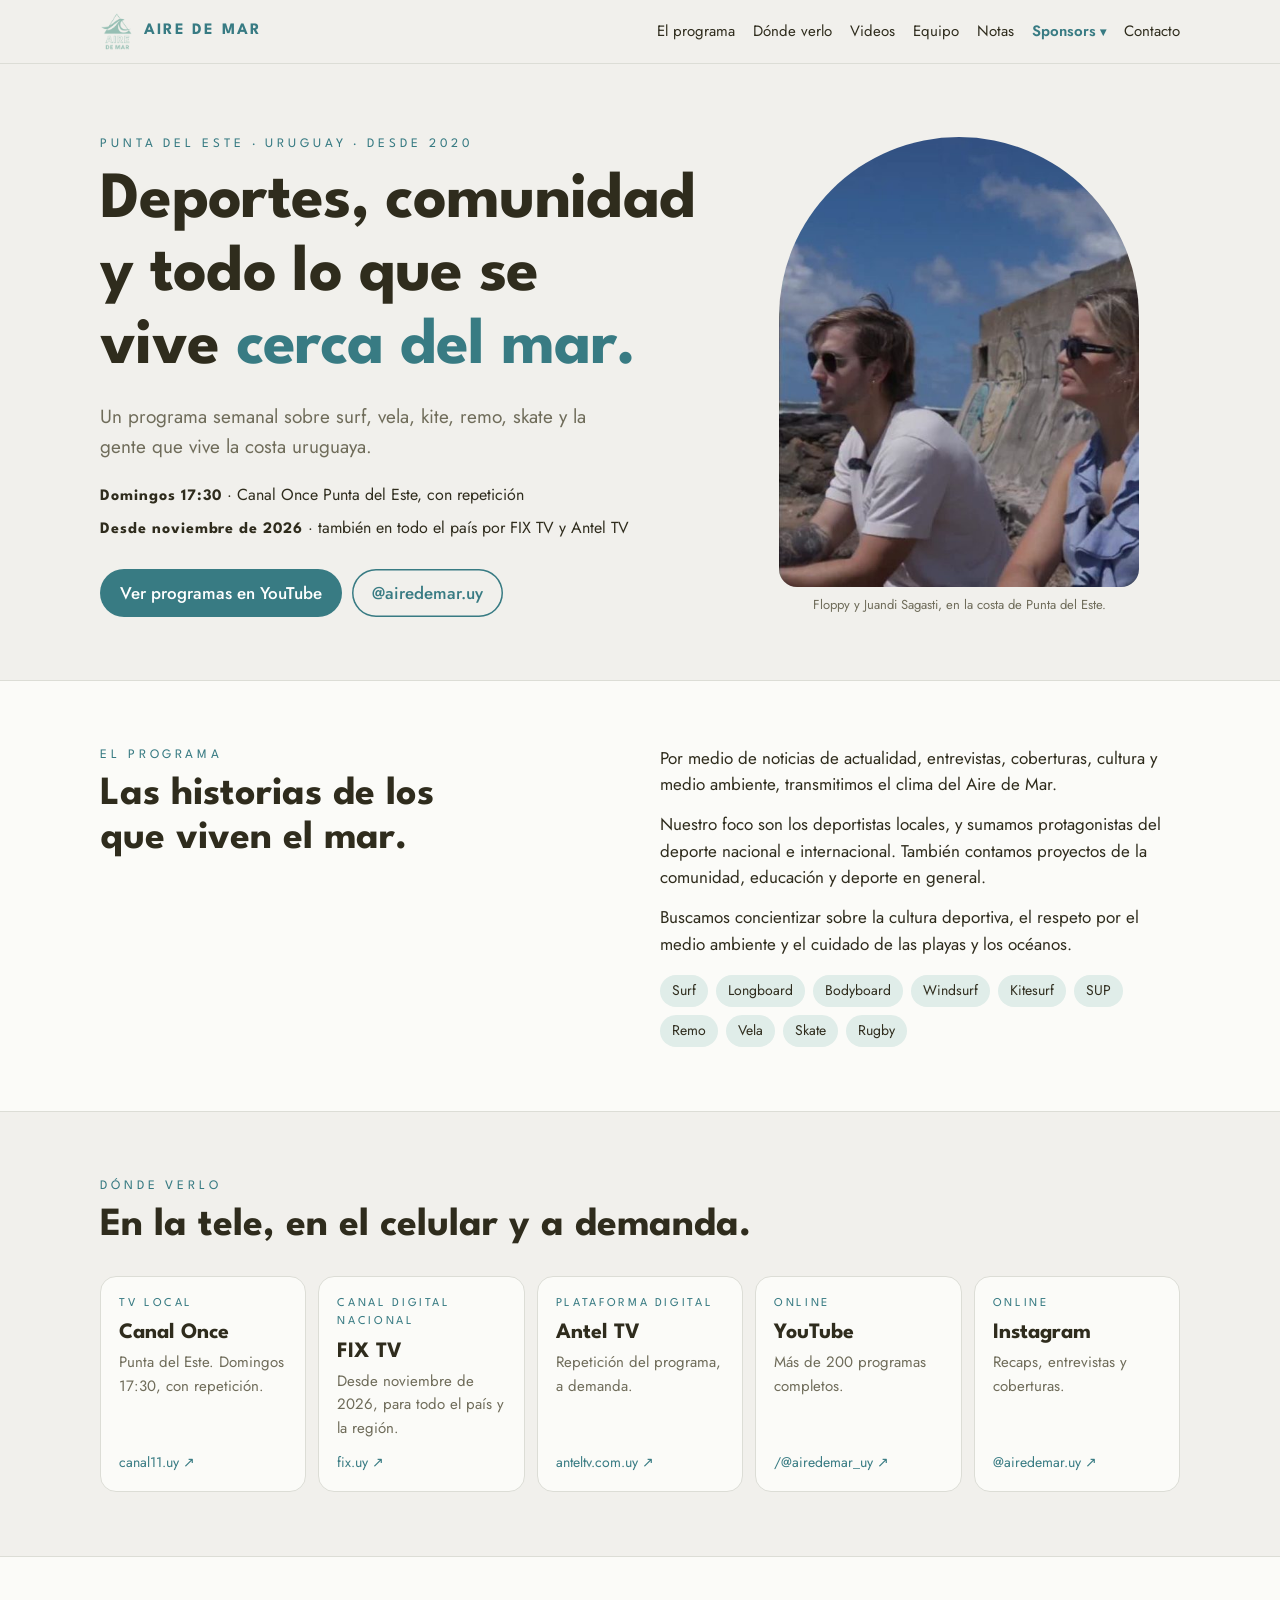
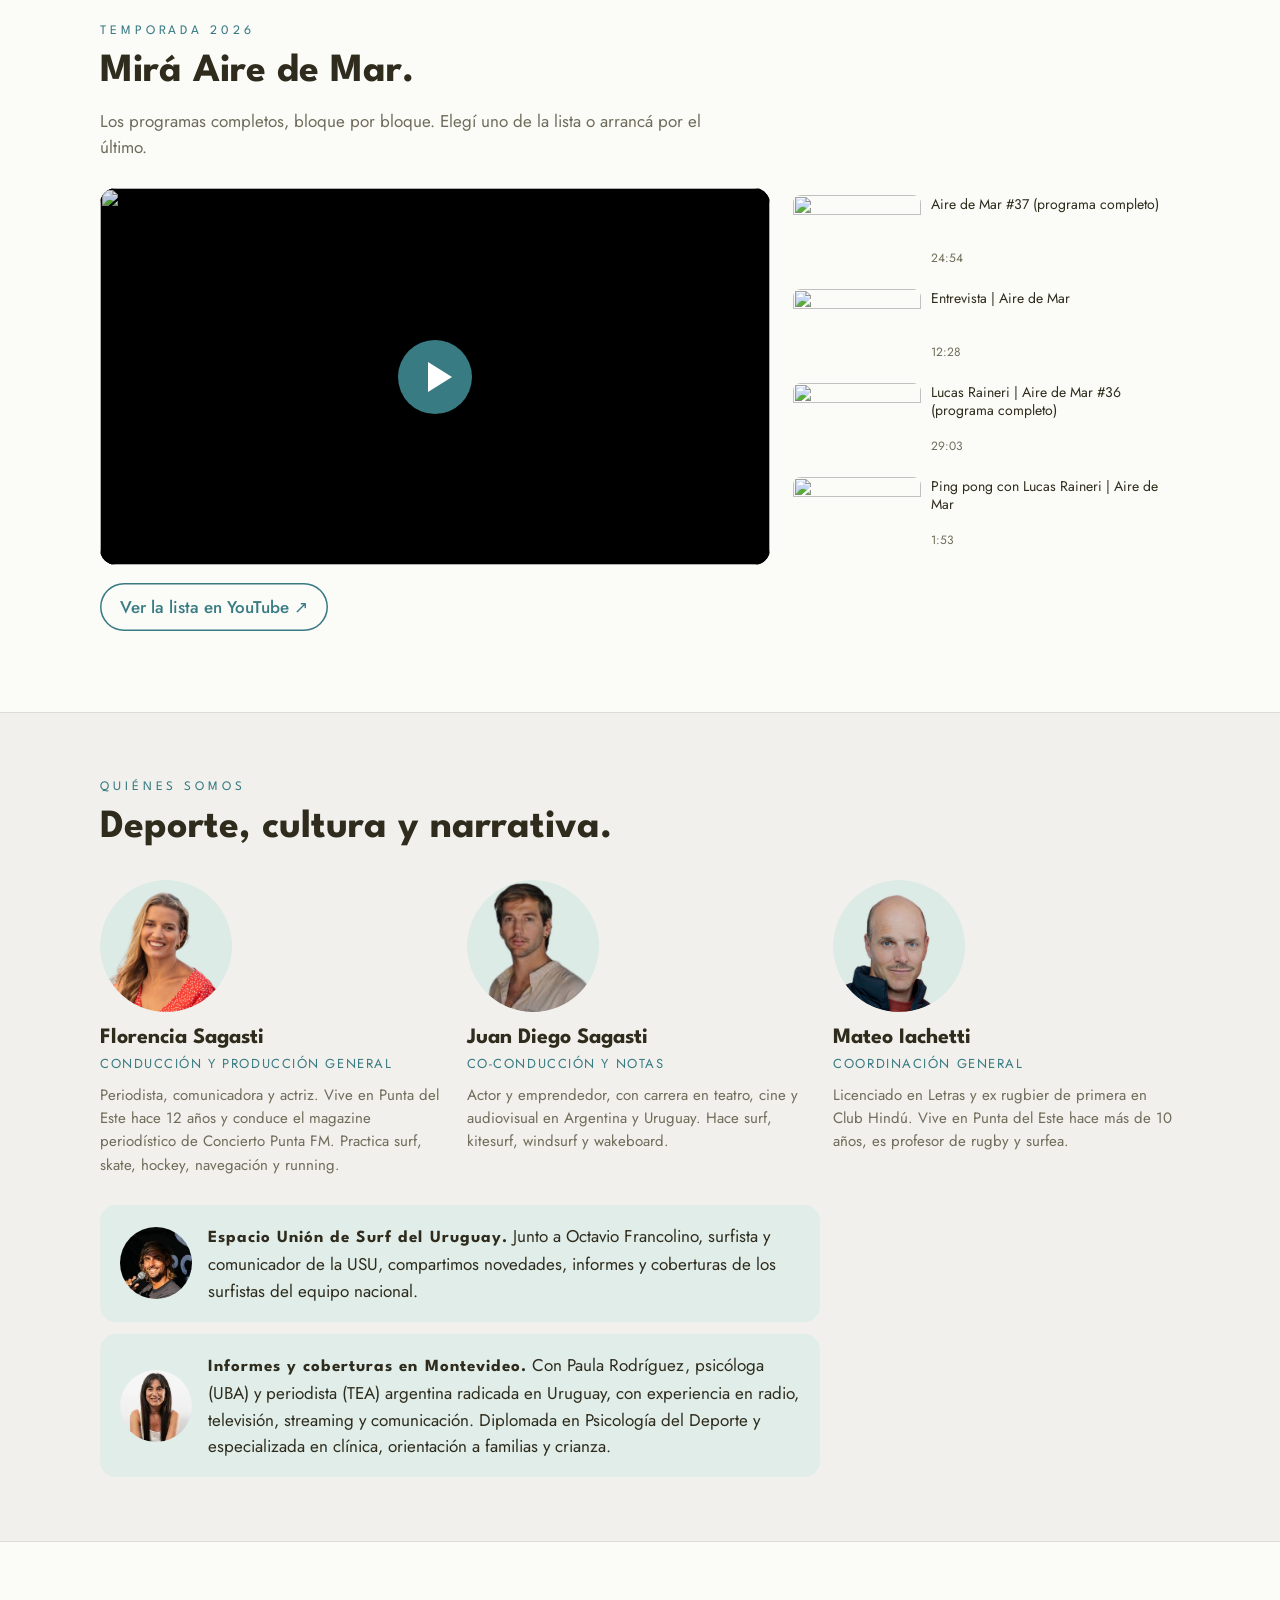
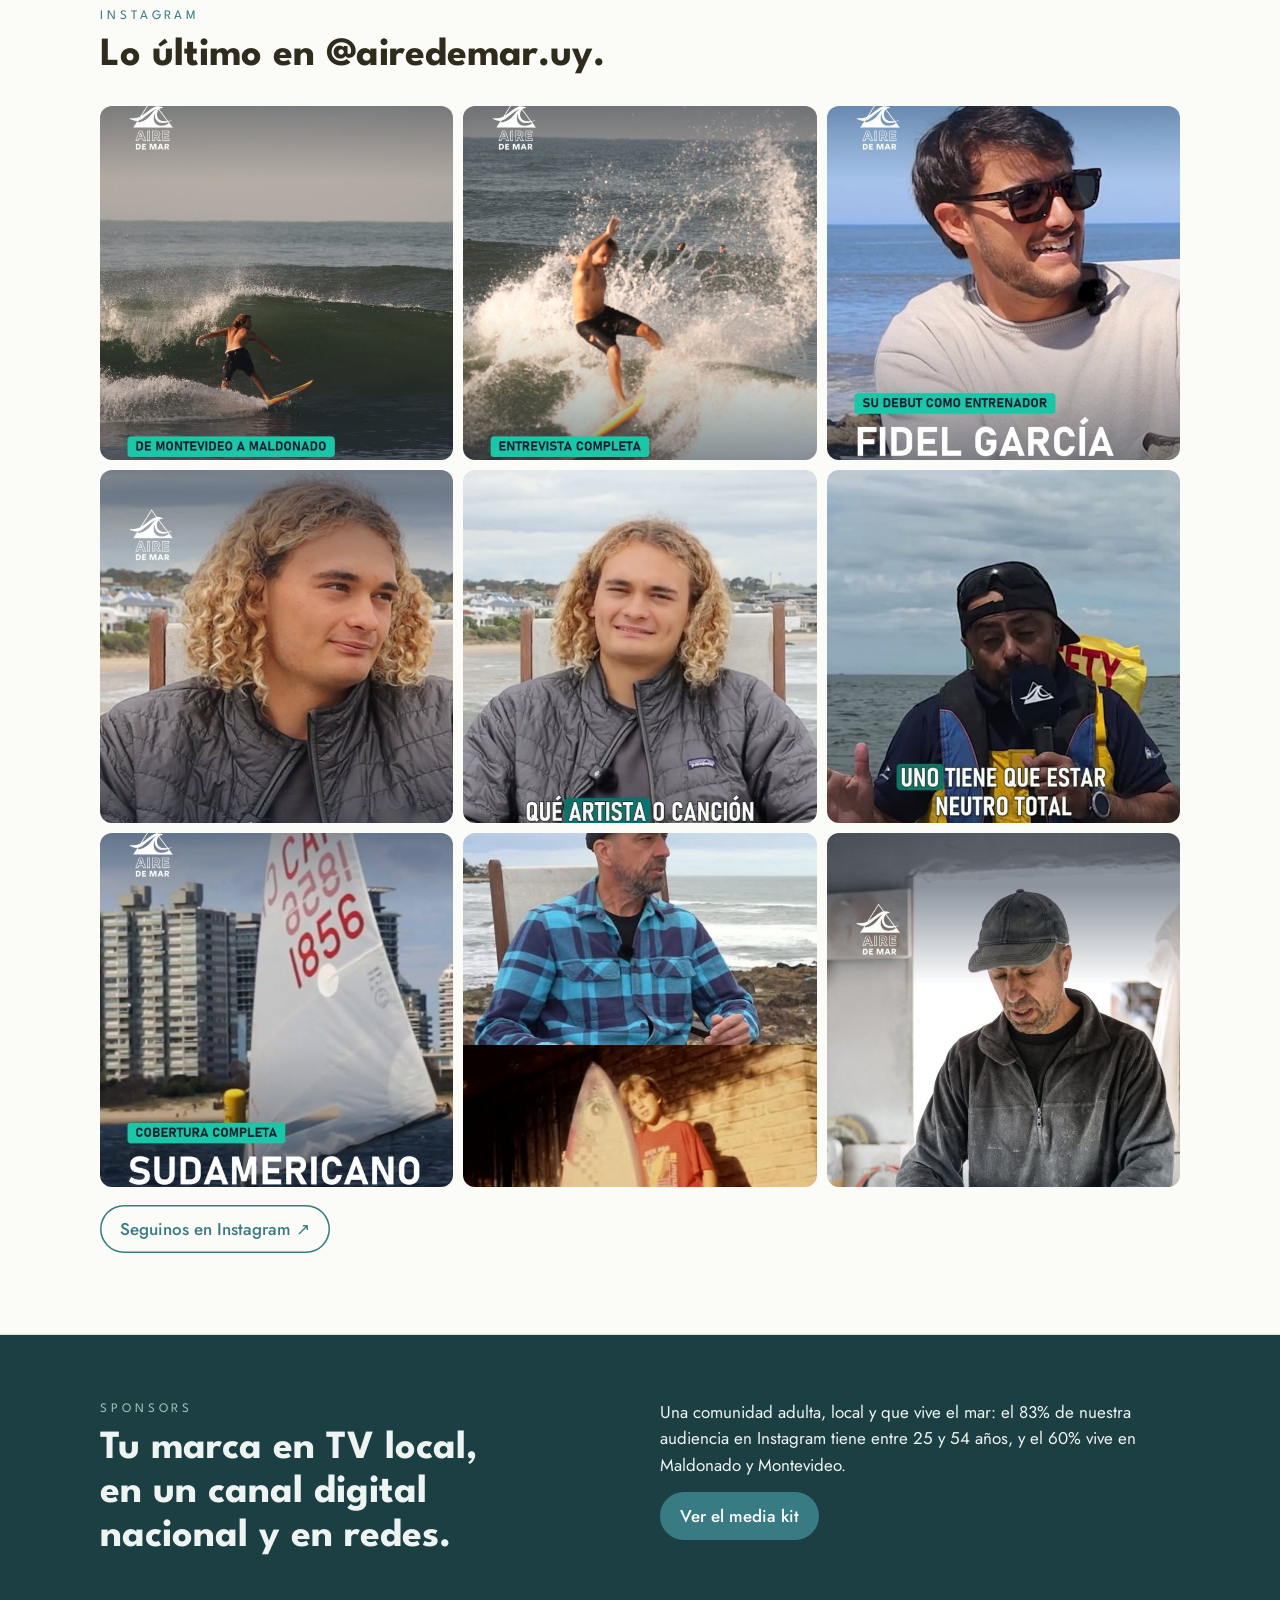
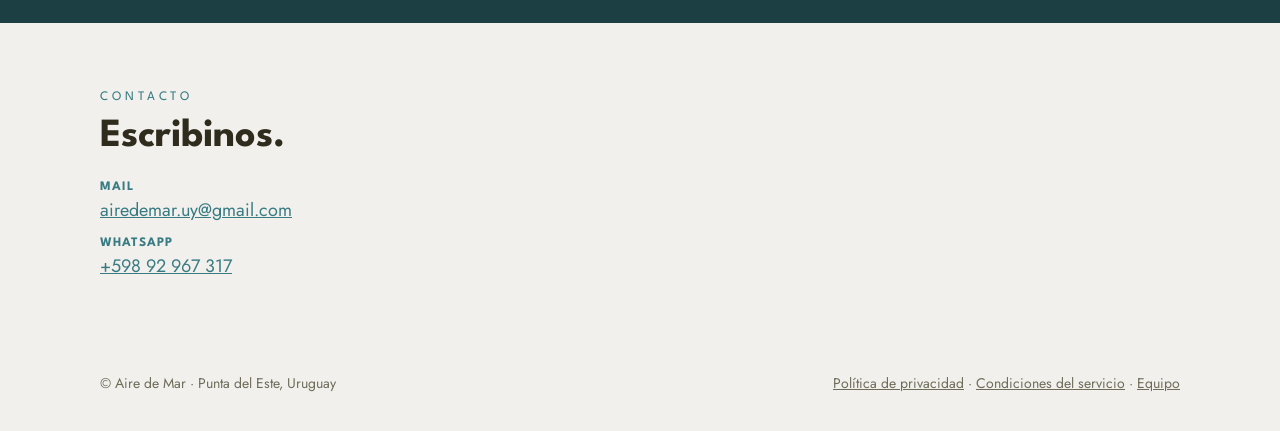
==== commit a9a5f939: "Web: el canal de YouTube ahora es @airedemar_uy Co-Authored-By: Claude Opus 5.5 <noreply@anthropic.c" ====
--- a/index.html
+++ b/index.html
@@ -41,7 +41,7 @@
           <span><b>Desde noviembre de 2026</b> · también en todo el país por FIX TV y Antel TV</span>
         </div>
         <div class="botones">
-          <a class="boton" href="https://www.youtube.com/@airedemar5720" target="_blank" rel="noopener">Ver programas en YouTube</a>
+          <a class="boton" href="https://www.youtube.com/@airedemar_uy" target="_blank" rel="noopener">Ver programas en YouTube</a>
           <a class="boton linea" href="https://www.instagram.com/airedemar.uy/" target="_blank" rel="noopener">@airedemar.uy</a>
         </div>
       </div>
@@ -77,7 +77,7 @@
         <a class="pantalla" href="https://canal11.uy/" target="_blank" rel="noopener"><div class="tipo">TV local</div><h3>Canal Once</h3><p>Punta del Este. Domingos 17:30, con repetición.</p><span class="ir">canal11.uy ↗</span></a>
         <a class="pantalla" href="https://fix.uy/" target="_blank" rel="noopener"><div class="tipo">Canal digital nacional</div><h3>FIX TV</h3><p>Desde noviembre de 2026, para todo el país y la región.</p><span class="ir">fix.uy ↗</span></a>
         <a class="pantalla" href="https://anteltv.com.uy/" target="_blank" rel="noopener"><div class="tipo">Plataforma digital</div><h3>Antel TV</h3><p>Repetición del programa, a demanda.</p><span class="ir">anteltv.com.uy ↗</span></a>
-        <a class="pantalla" href="https://www.youtube.com/@airedemar5720" target="_blank" rel="noopener"><div class="tipo">Online</div><h3>YouTube</h3><p>Más de 200 programas completos.</p><span class="ir">/@airedemar5720 ↗</span></a>
+        <a class="pantalla" href="https://www.youtube.com/@airedemar_uy" target="_blank" rel="noopener"><div class="tipo">Online</div><h3>YouTube</h3><p>Más de 200 programas completos.</p><span class="ir">/@airedemar_uy ↗</span></a>
         <a class="pantalla" href="https://www.instagram.com/airedemar.uy/" target="_blank" rel="noopener"><div class="tipo">Online</div><h3>Instagram</h3><p>Recaps, entrevistas y coberturas.</p><span class="ir">@airedemar.uy ↗</span></a>
       </div>
     </div>
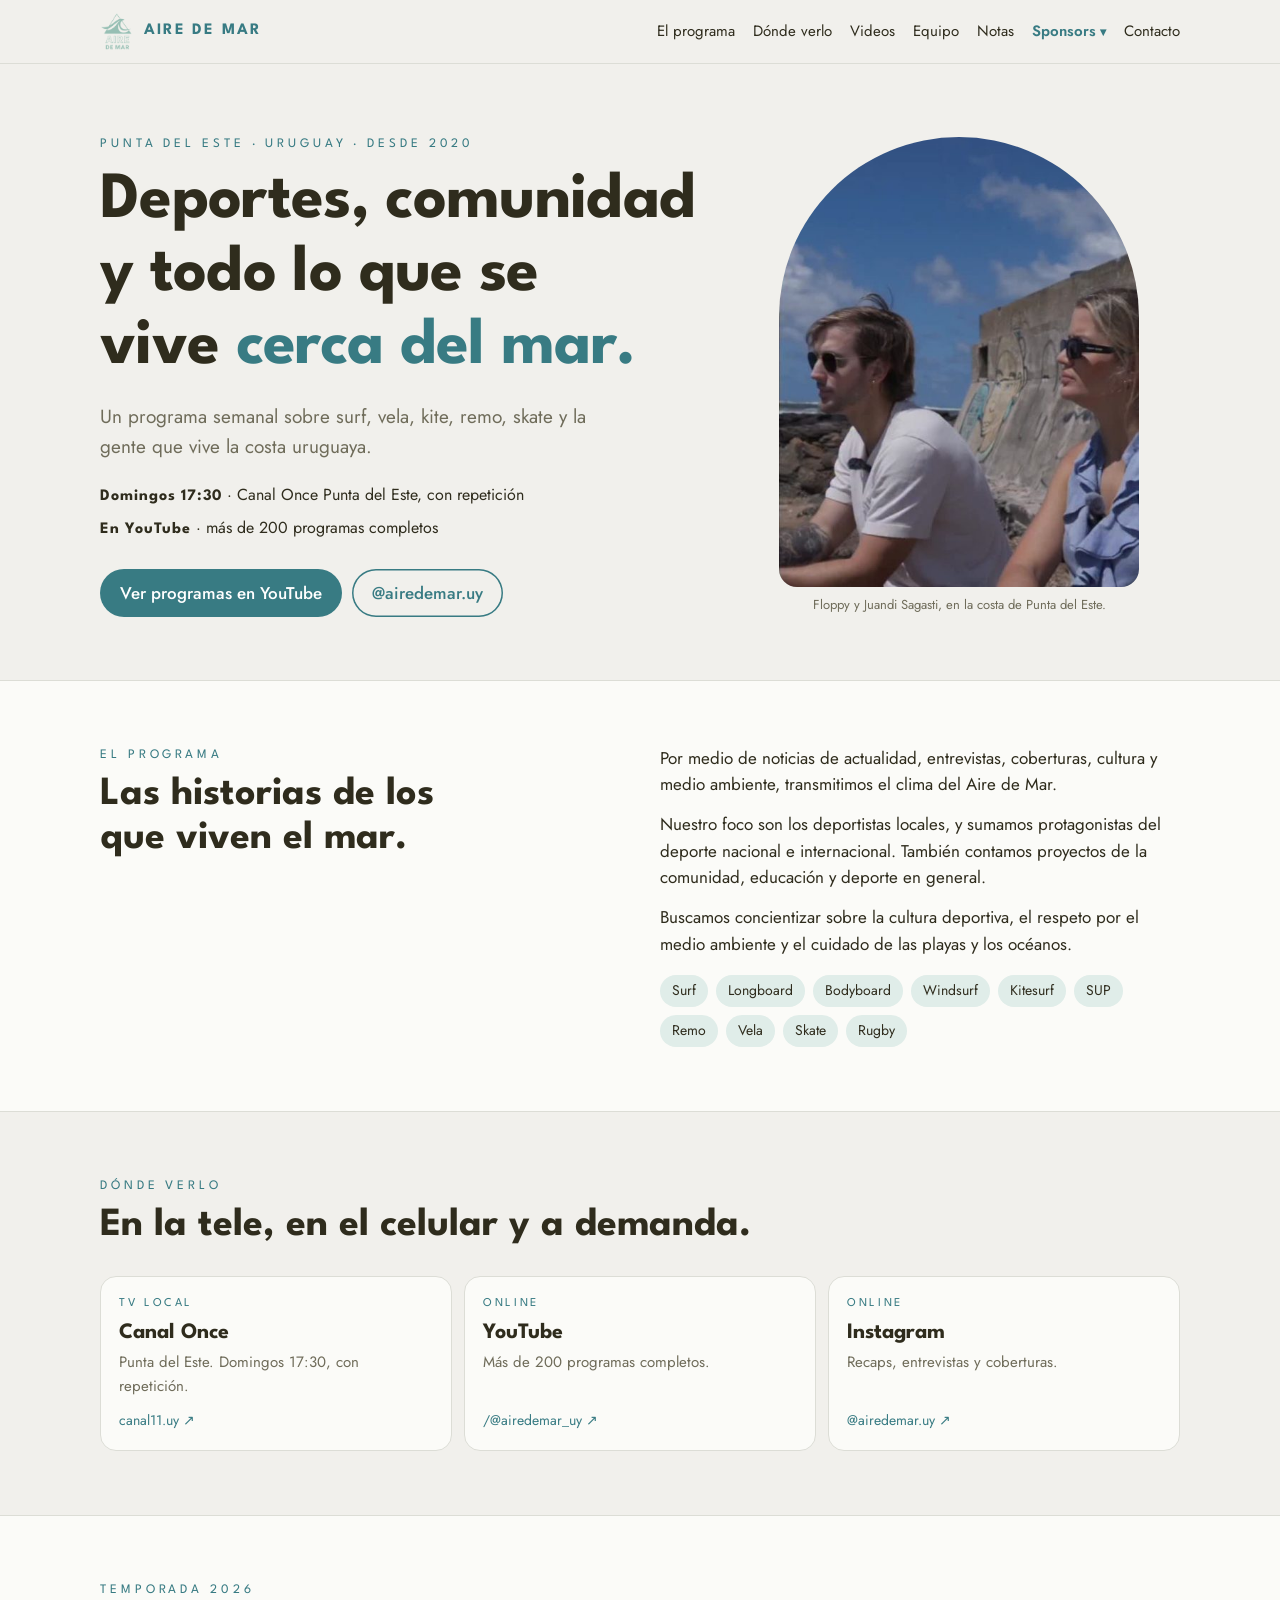
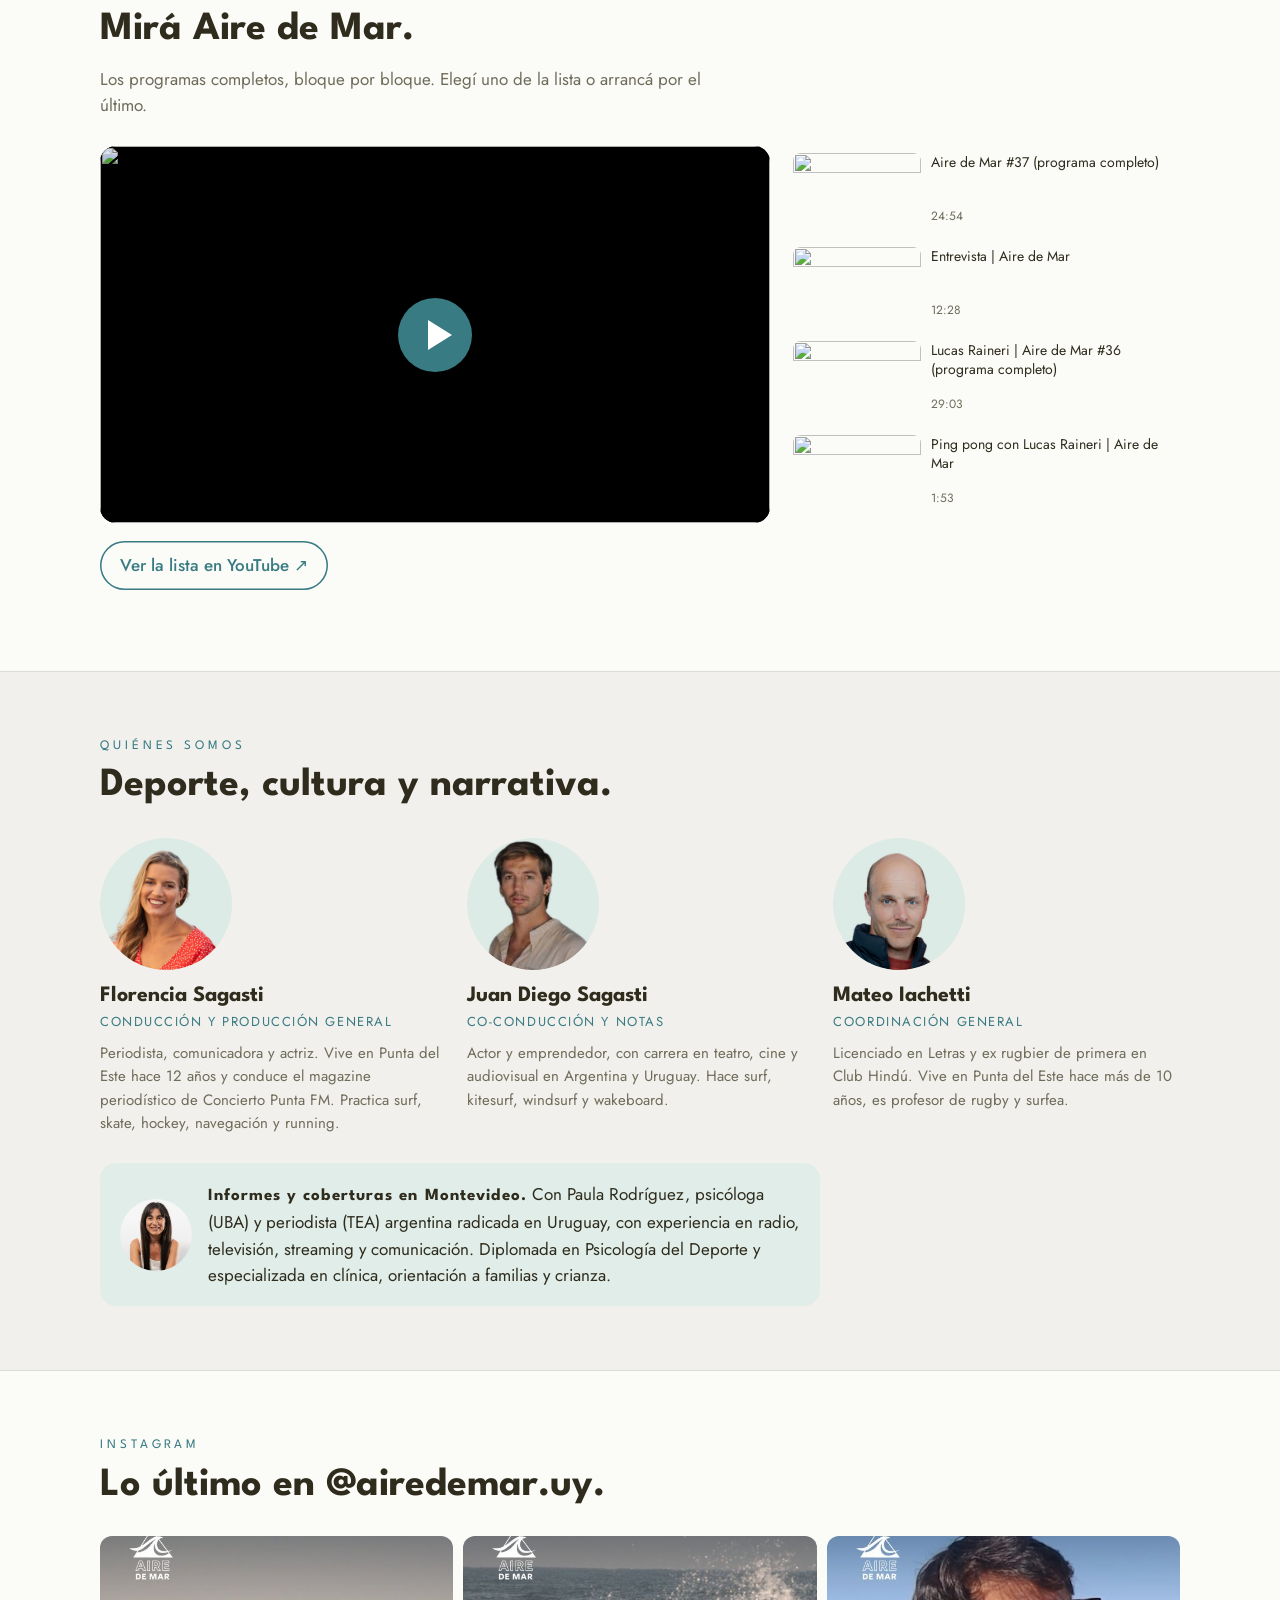
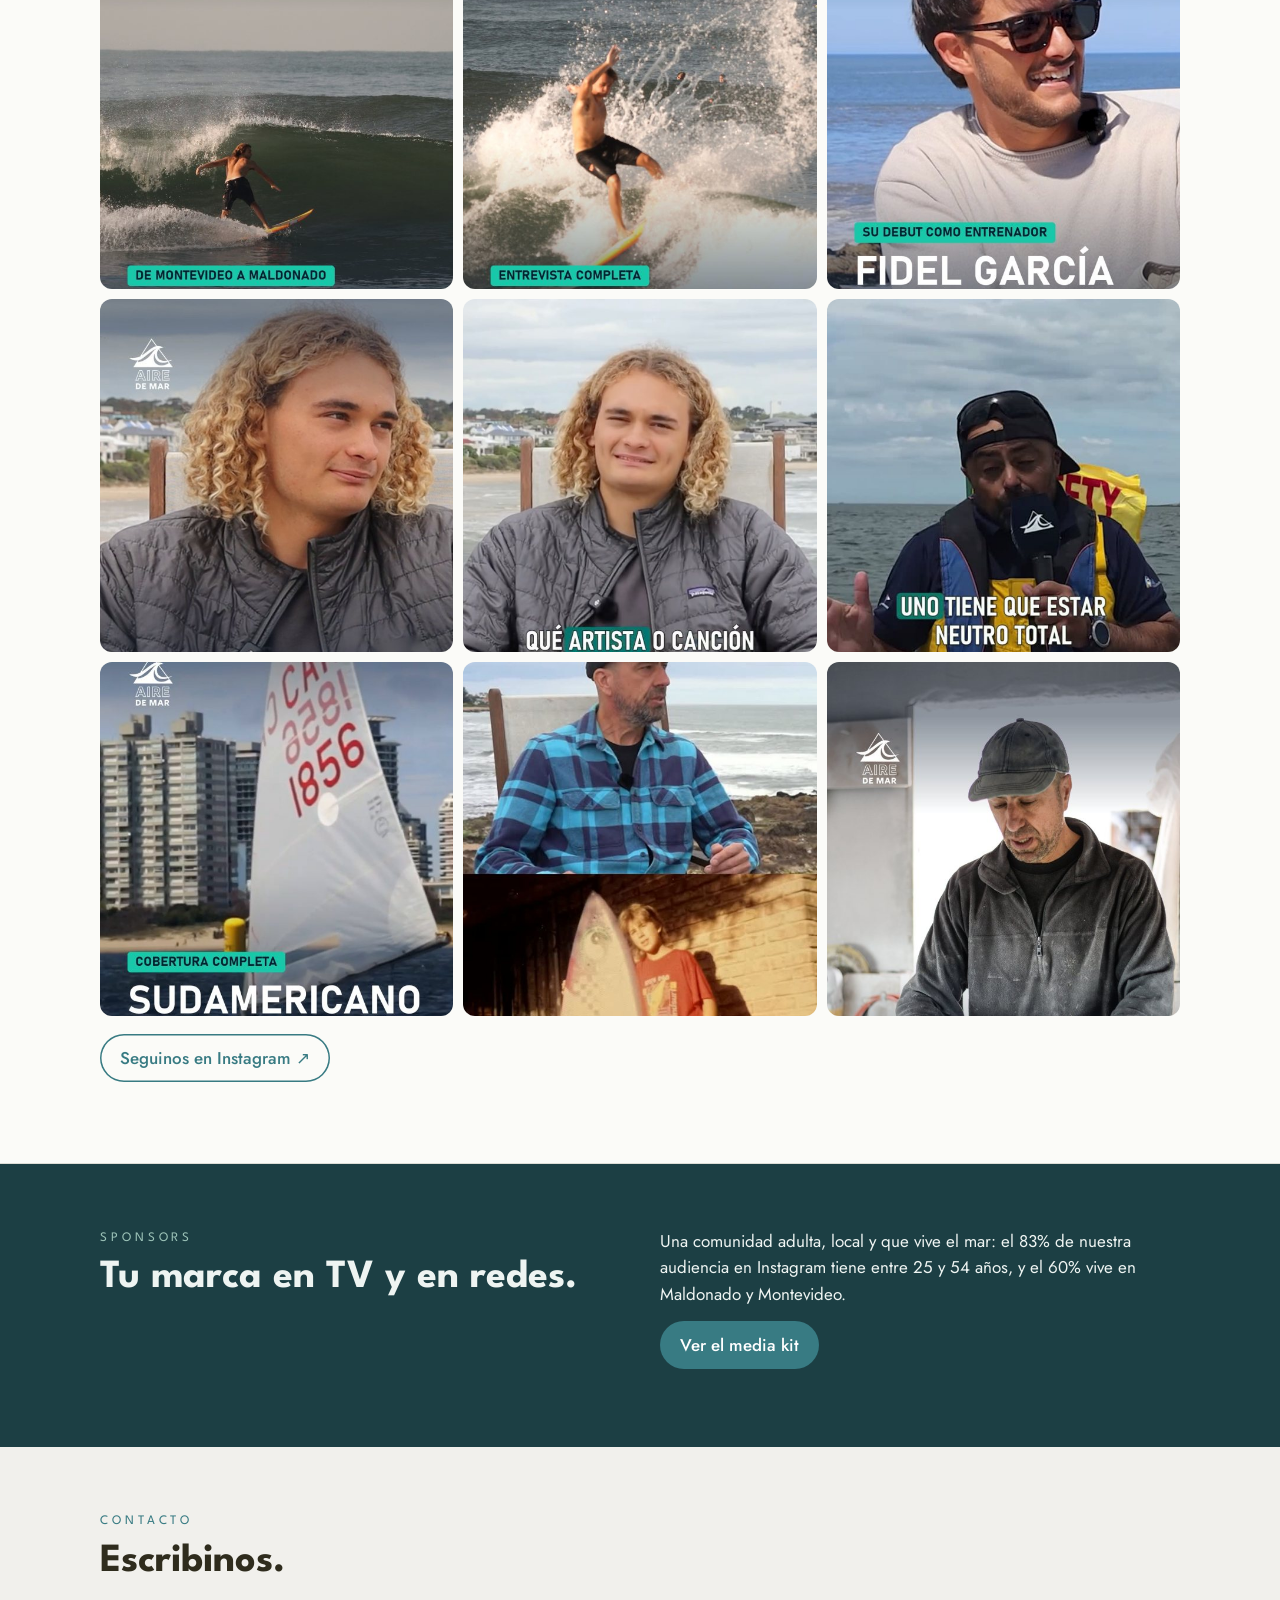
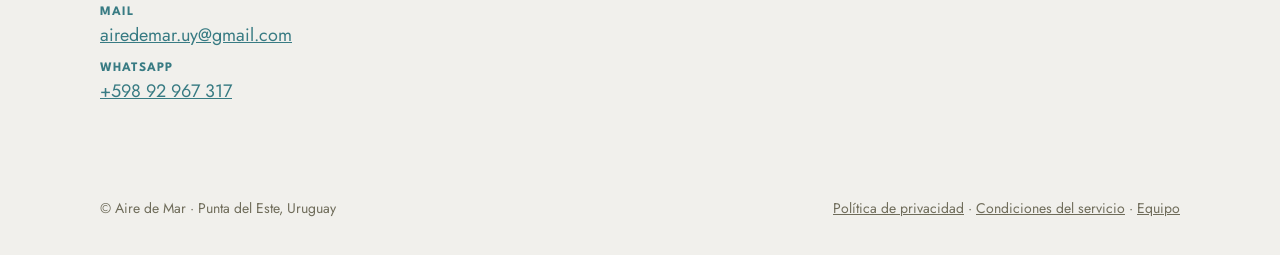
==== commit e989105e: "Web y media kit: se sacan FIX TV, Antel TV y el espacio de la USU con Octavio (todavía no están ocur" ====
--- a/index.html
+++ b/index.html
@@ -4,7 +4,7 @@
 <meta charset="utf-8">
 <meta name="viewport" content="width=device-width, initial-scale=1">
 <title>Aire de Mar · Deportes, comunidad y todo lo que se vive cerca del mar</title>
-<meta name="description" content="Programa semanal de deportes acuáticos y comunidad desde Punta del Este, Uruguay. Domingos 17:30 por Canal Once Punta del Este; desde noviembre de 2026 también en todo el país por FIX TV y Antel TV.">
+<meta name="description" content="Programa semanal de deportes acuáticos y comunidad desde Punta del Este, Uruguay. Domingos 17:30 por Canal Once Punta del Este, y online en YouTube e Instagram.">
 <meta property="og:title" content="Aire de Mar">
 <meta property="og:description" content="Deportes, comunidad y todo lo que se vive cerca del mar. Desde Punta del Este, Uruguay.">
 <meta property="og:image" content="https://airedemaruy.github.io/airedemar/img/compartir.jpg">
@@ -38,7 +38,7 @@
         <p class="bajada">Un programa semanal sobre surf, vela, kite, remo, skate y la gente que vive la costa uruguaya.</p>
         <div class="horario">
           <span><b>Domingos 17:30</b> · Canal Once Punta del Este, con repetición</span>
-          <span><b>Desde noviembre de 2026</b> · también en todo el país por FIX TV y Antel TV</span>
+          <span><b>En YouTube</b> · más de 200 programas completos</span>
         </div>
         <div class="botones">
           <a class="boton" href="https://www.youtube.com/@airedemar_uy" target="_blank" rel="noopener">Ver programas en YouTube</a>
@@ -75,8 +75,6 @@
       <h2>En la tele, en el celular y a demanda.</h2>
       <div class="pantallas">
         <a class="pantalla" href="https://canal11.uy/" target="_blank" rel="noopener"><div class="tipo">TV local</div><h3>Canal Once</h3><p>Punta del Este. Domingos 17:30, con repetición.</p><span class="ir">canal11.uy ↗</span></a>
-        <a class="pantalla" href="https://fix.uy/" target="_blank" rel="noopener"><div class="tipo">Canal digital nacional</div><h3>FIX TV</h3><p>Desde noviembre de 2026, para todo el país y la región.</p><span class="ir">fix.uy ↗</span></a>
-        <a class="pantalla" href="https://anteltv.com.uy/" target="_blank" rel="noopener"><div class="tipo">Plataforma digital</div><h3>Antel TV</h3><p>Repetición del programa, a demanda.</p><span class="ir">anteltv.com.uy ↗</span></a>
         <a class="pantalla" href="https://www.youtube.com/@airedemar_uy" target="_blank" rel="noopener"><div class="tipo">Online</div><h3>YouTube</h3><p>Más de 200 programas completos.</p><span class="ir">/@airedemar_uy ↗</span></a>
         <a class="pantalla" href="https://www.instagram.com/airedemar.uy/" target="_blank" rel="noopener"><div class="tipo">Online</div><h3>Instagram</h3><p>Recaps, entrevistas y coberturas.</p><span class="ir">@airedemar.uy ↗</span></a>
       </div>
@@ -243,7 +241,6 @@
           <p>Licenciado en Letras y ex rugbier de primera en Club Hindú. Vive en Punta del Este hace más de 10 años, es profesor de rugby y surfea.</p>
         </article>
       </div>
-      <div class="capsula"><img src="img/octavio.jpg" alt="Octavio Francolino" width="72" height="72" loading="lazy"><p><b>Espacio Unión de Surf del Uruguay.</b> Junto a Octavio Francolino, surfista y comunicador de la USU, compartimos novedades, informes y coberturas de los surfistas del equipo nacional.</p></div>
       <div class="capsula"><img src="img/paula.jpg" alt="Paula Rodríguez" width="72" height="72" loading="lazy"><p><b>Informes y coberturas en Montevideo.</b> Con Paula Rodríguez, psicóloga (UBA) y periodista (TEA) argentina radicada en Uruguay, con experiencia en radio, televisión, streaming y comunicación. Diplomada en Psicología del Deporte y especializada en clínica, orientación a familias y crianza.</p></div>
     </div>
   </section>
@@ -273,7 +270,7 @@
     <div class="contenedor dos">
       <div>
         <div class="antetitulo">Sponsors</div>
-        <h2>Tu marca en TV local, en un canal digital nacional y en redes.</h2>
+        <h2>Tu marca en TV y en redes.</h2>
       </div>
       <div class="texto">
         <p>Una comunidad adulta, local y que vive el mar: el 83% de nuestra audiencia en Instagram tiene entre 25 y 54 años, y el 60% vive en Maldonado y Montevideo.</p>
